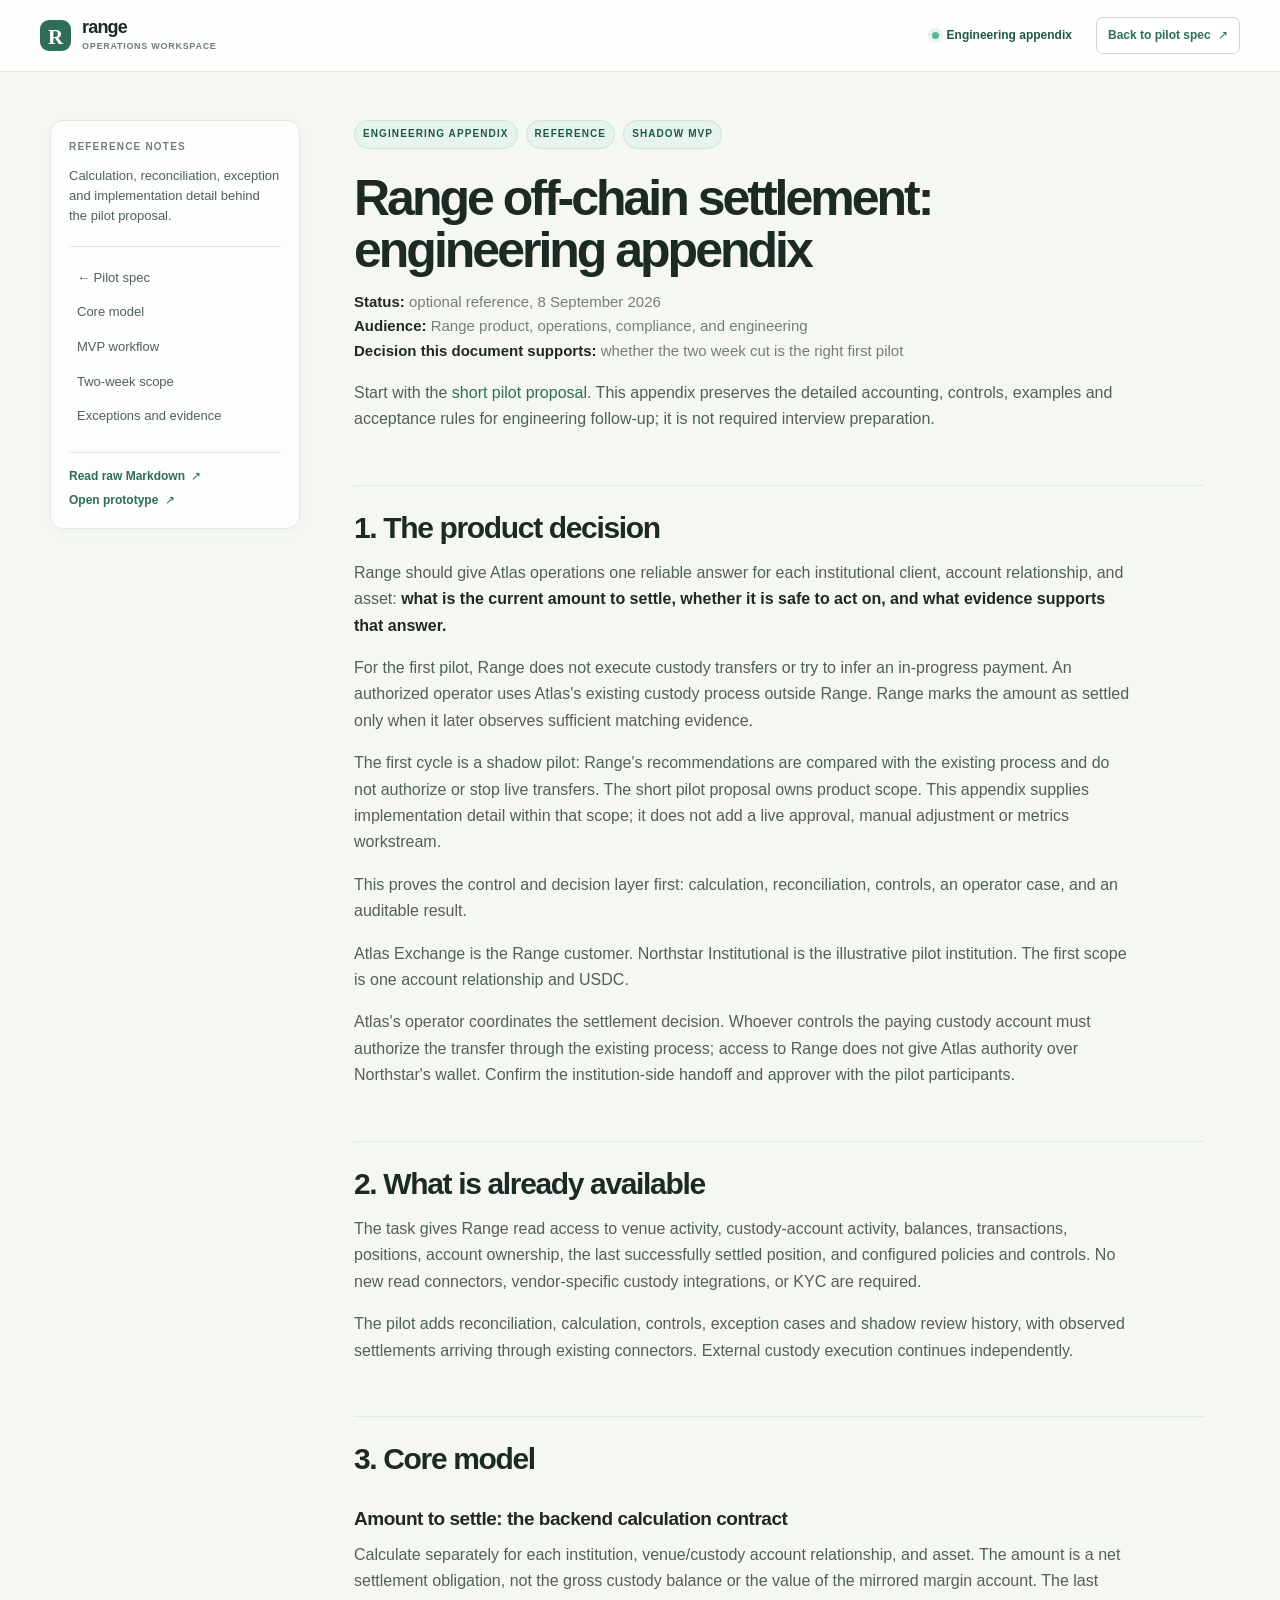
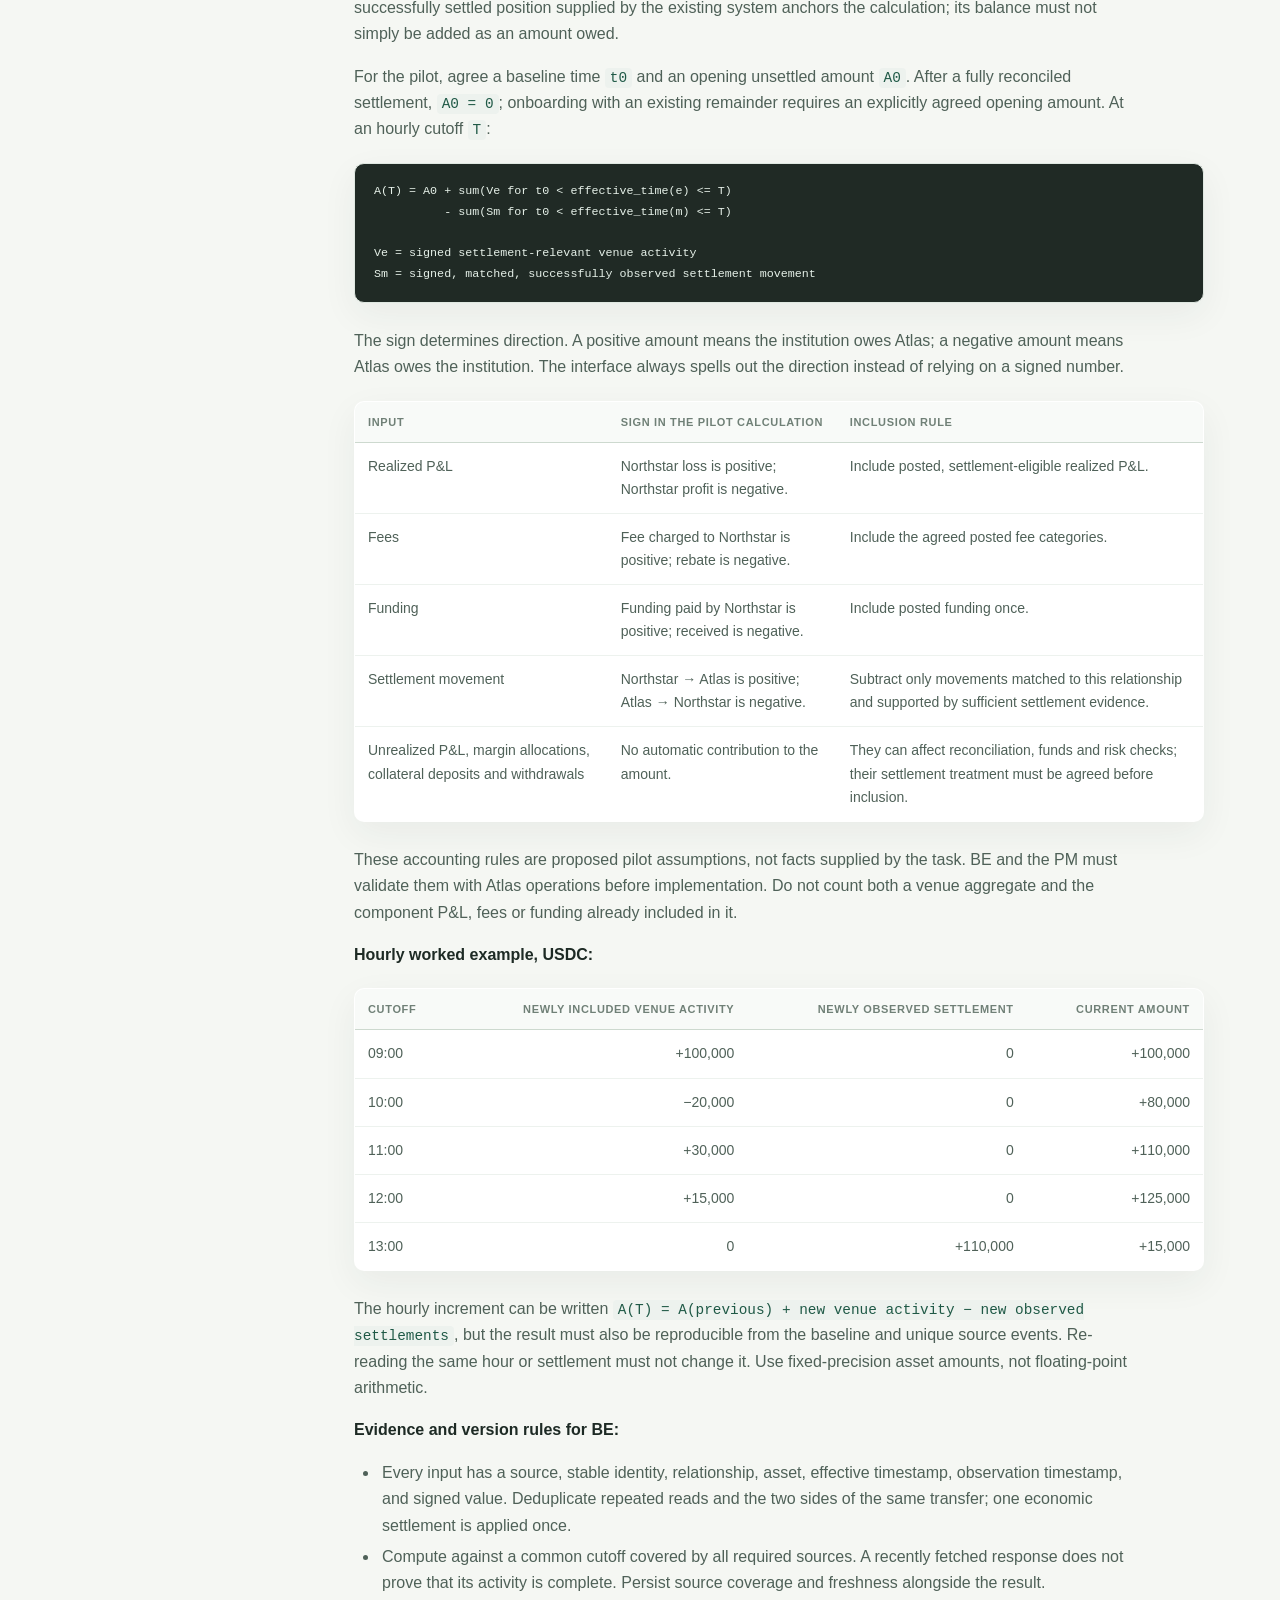
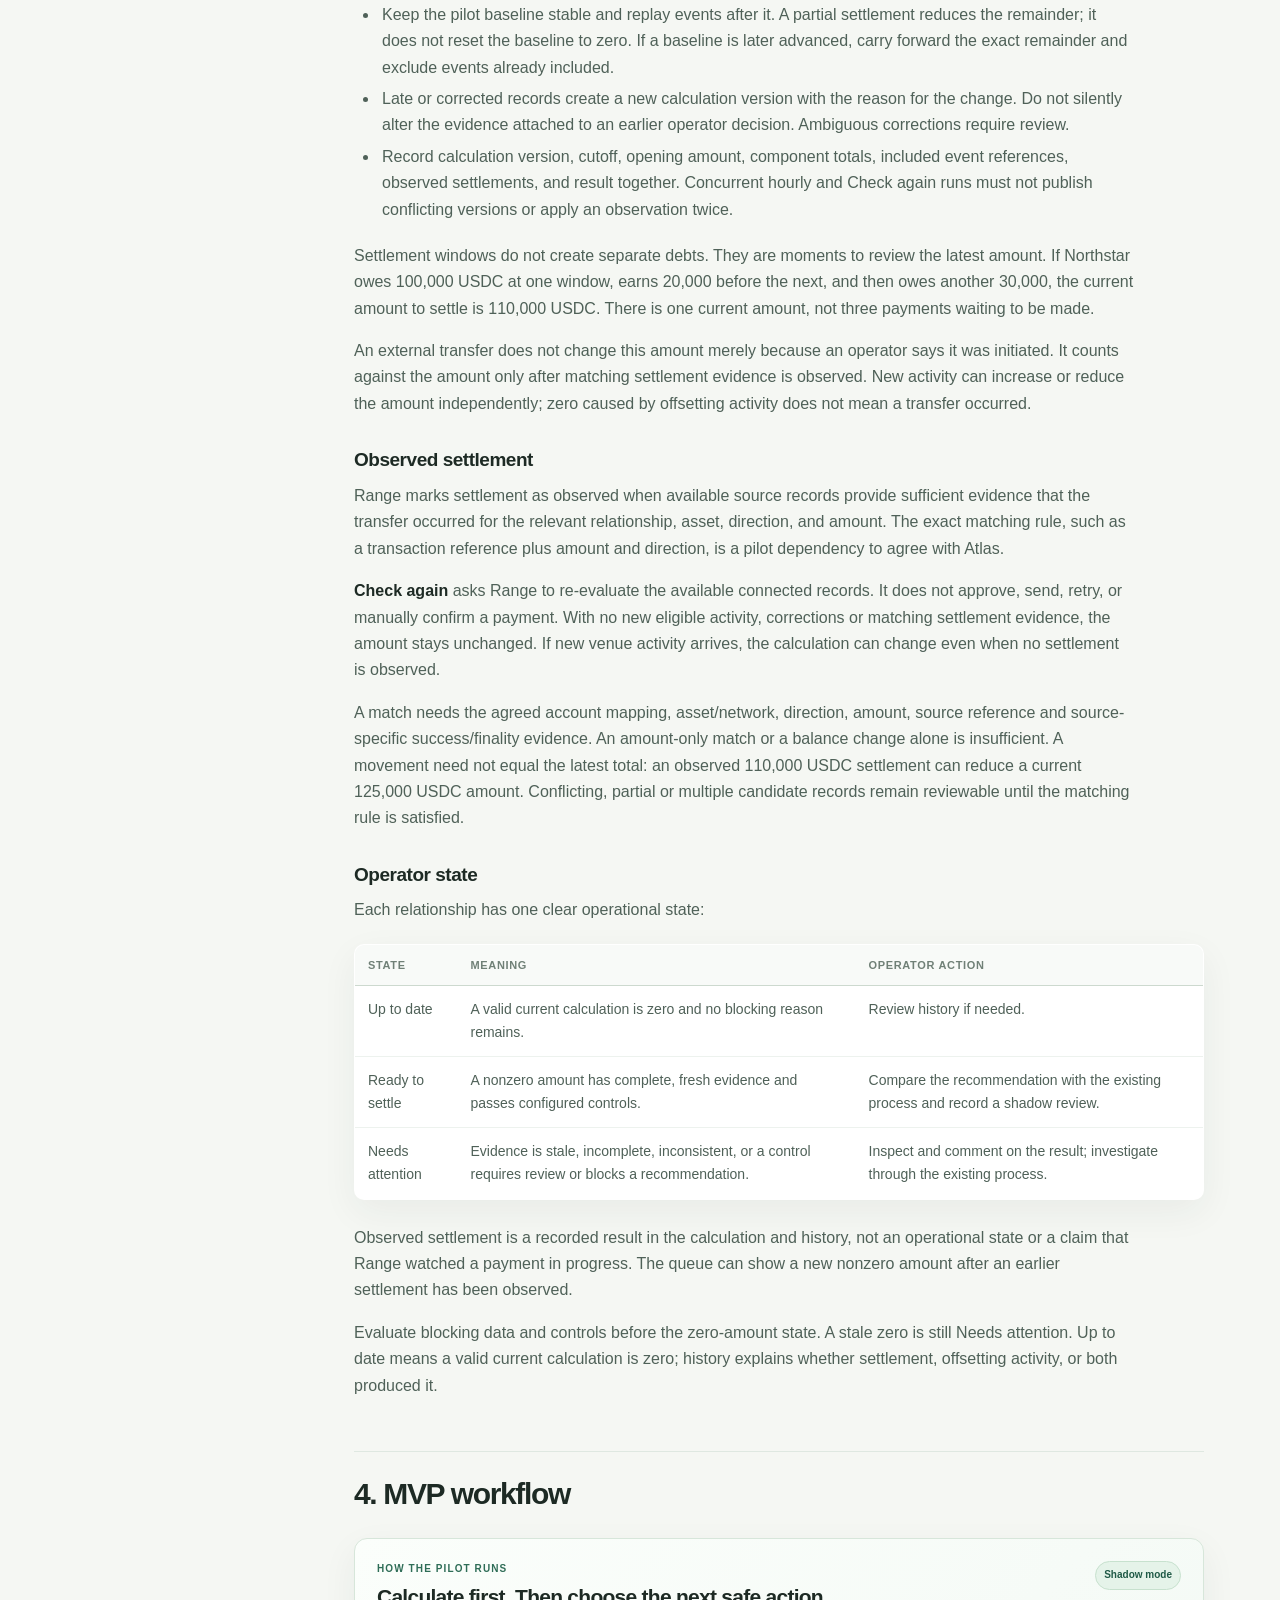
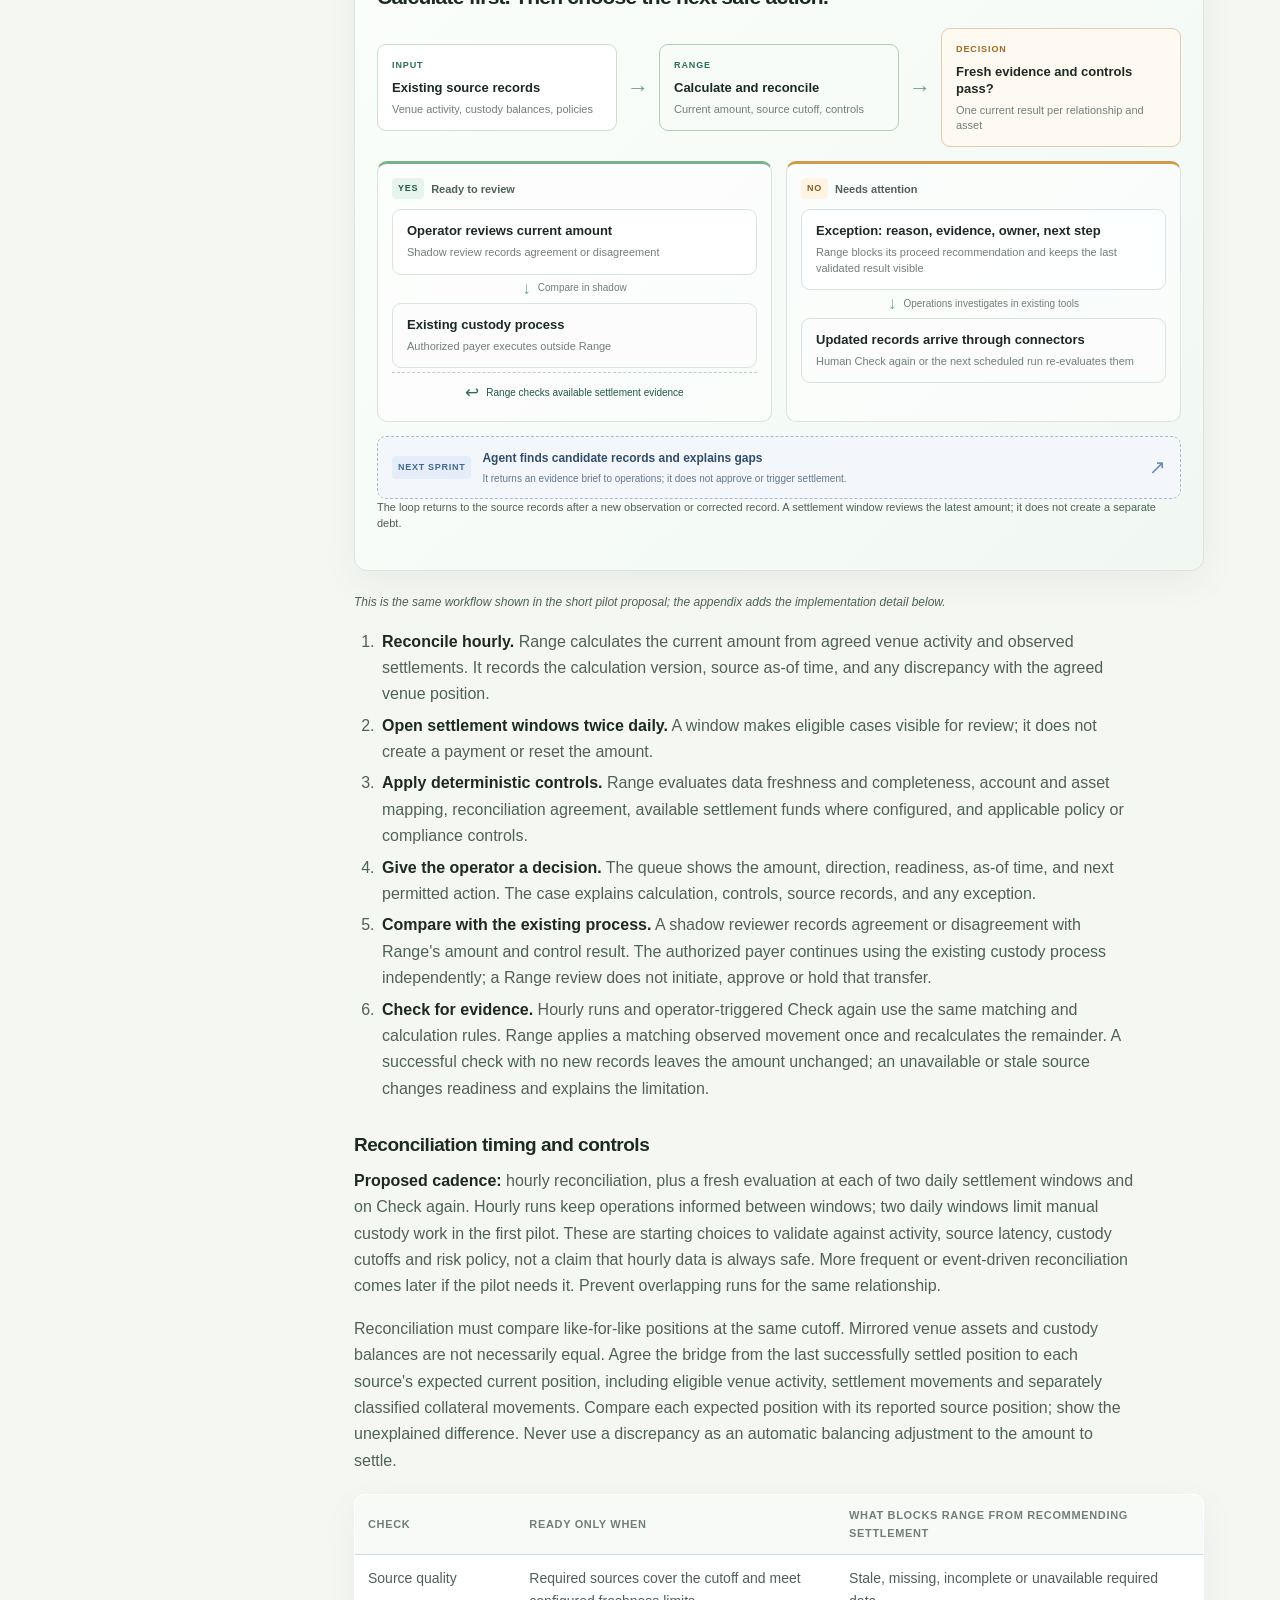
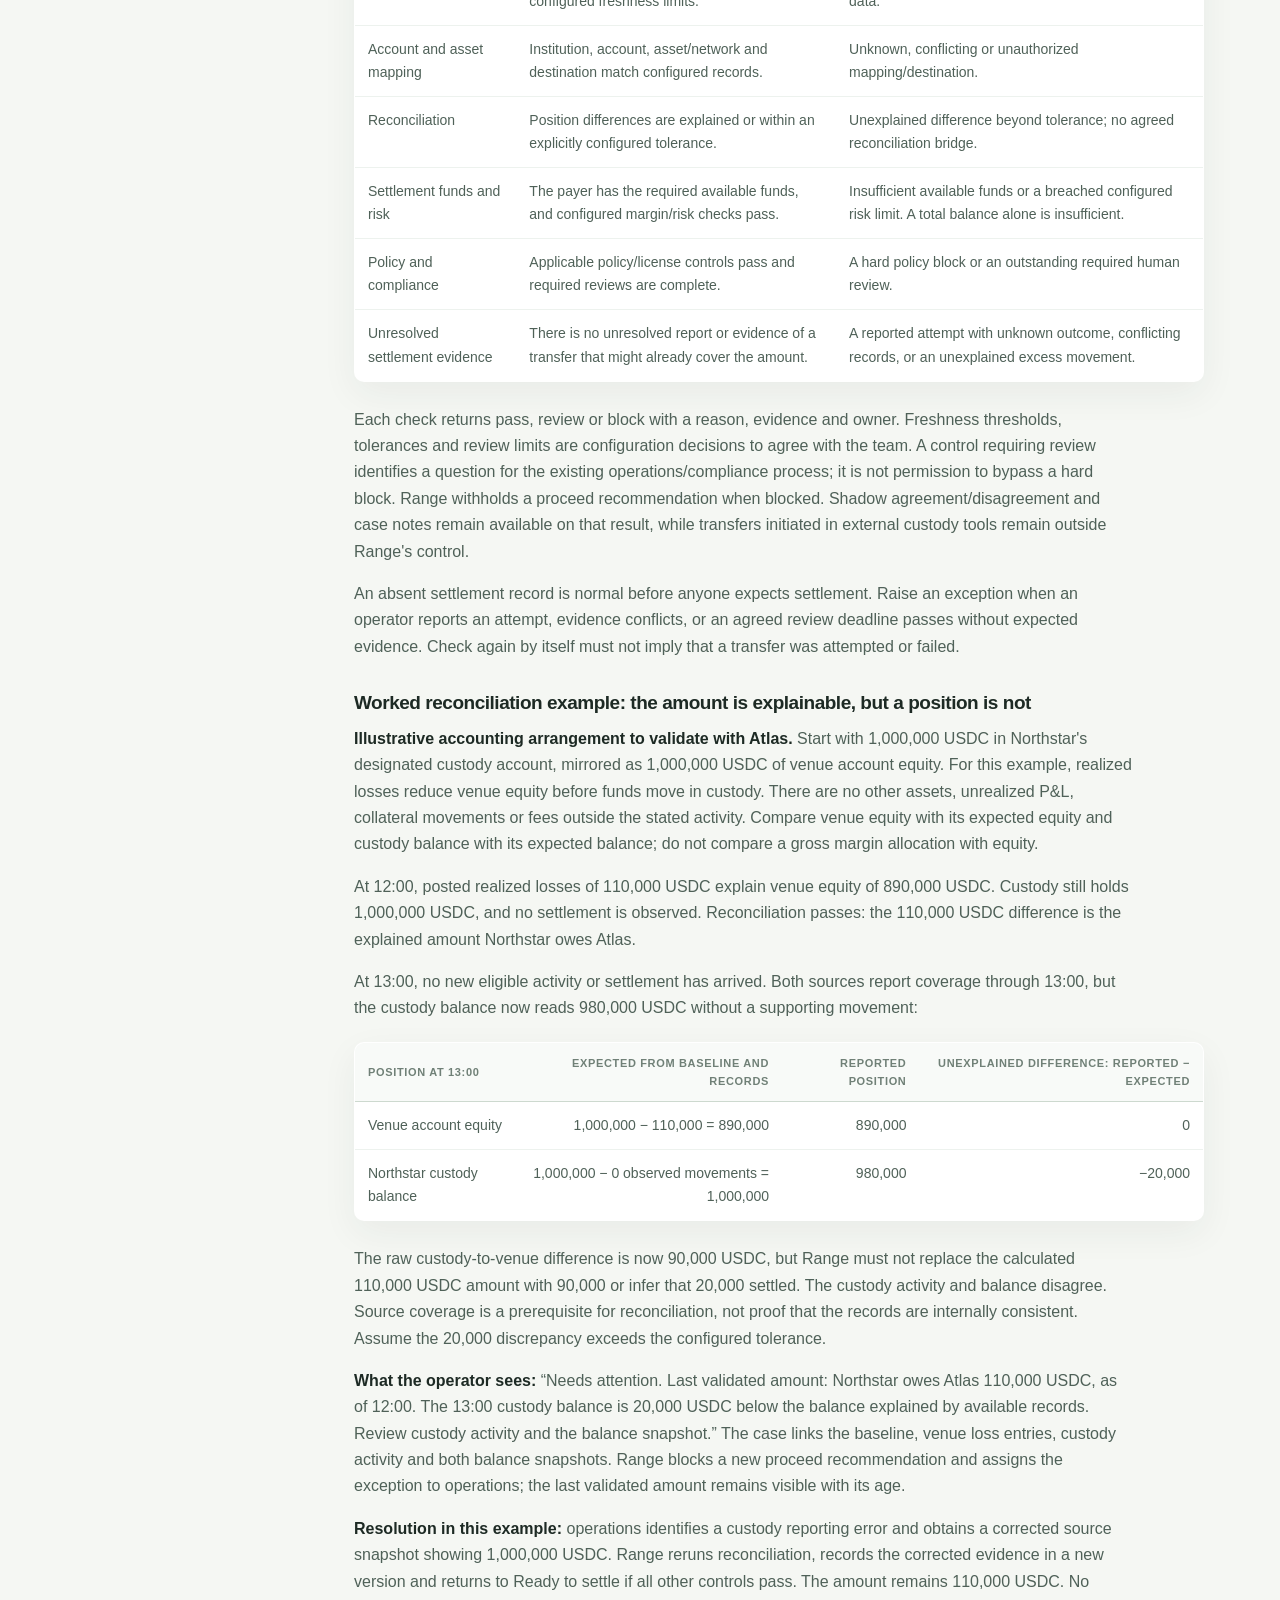
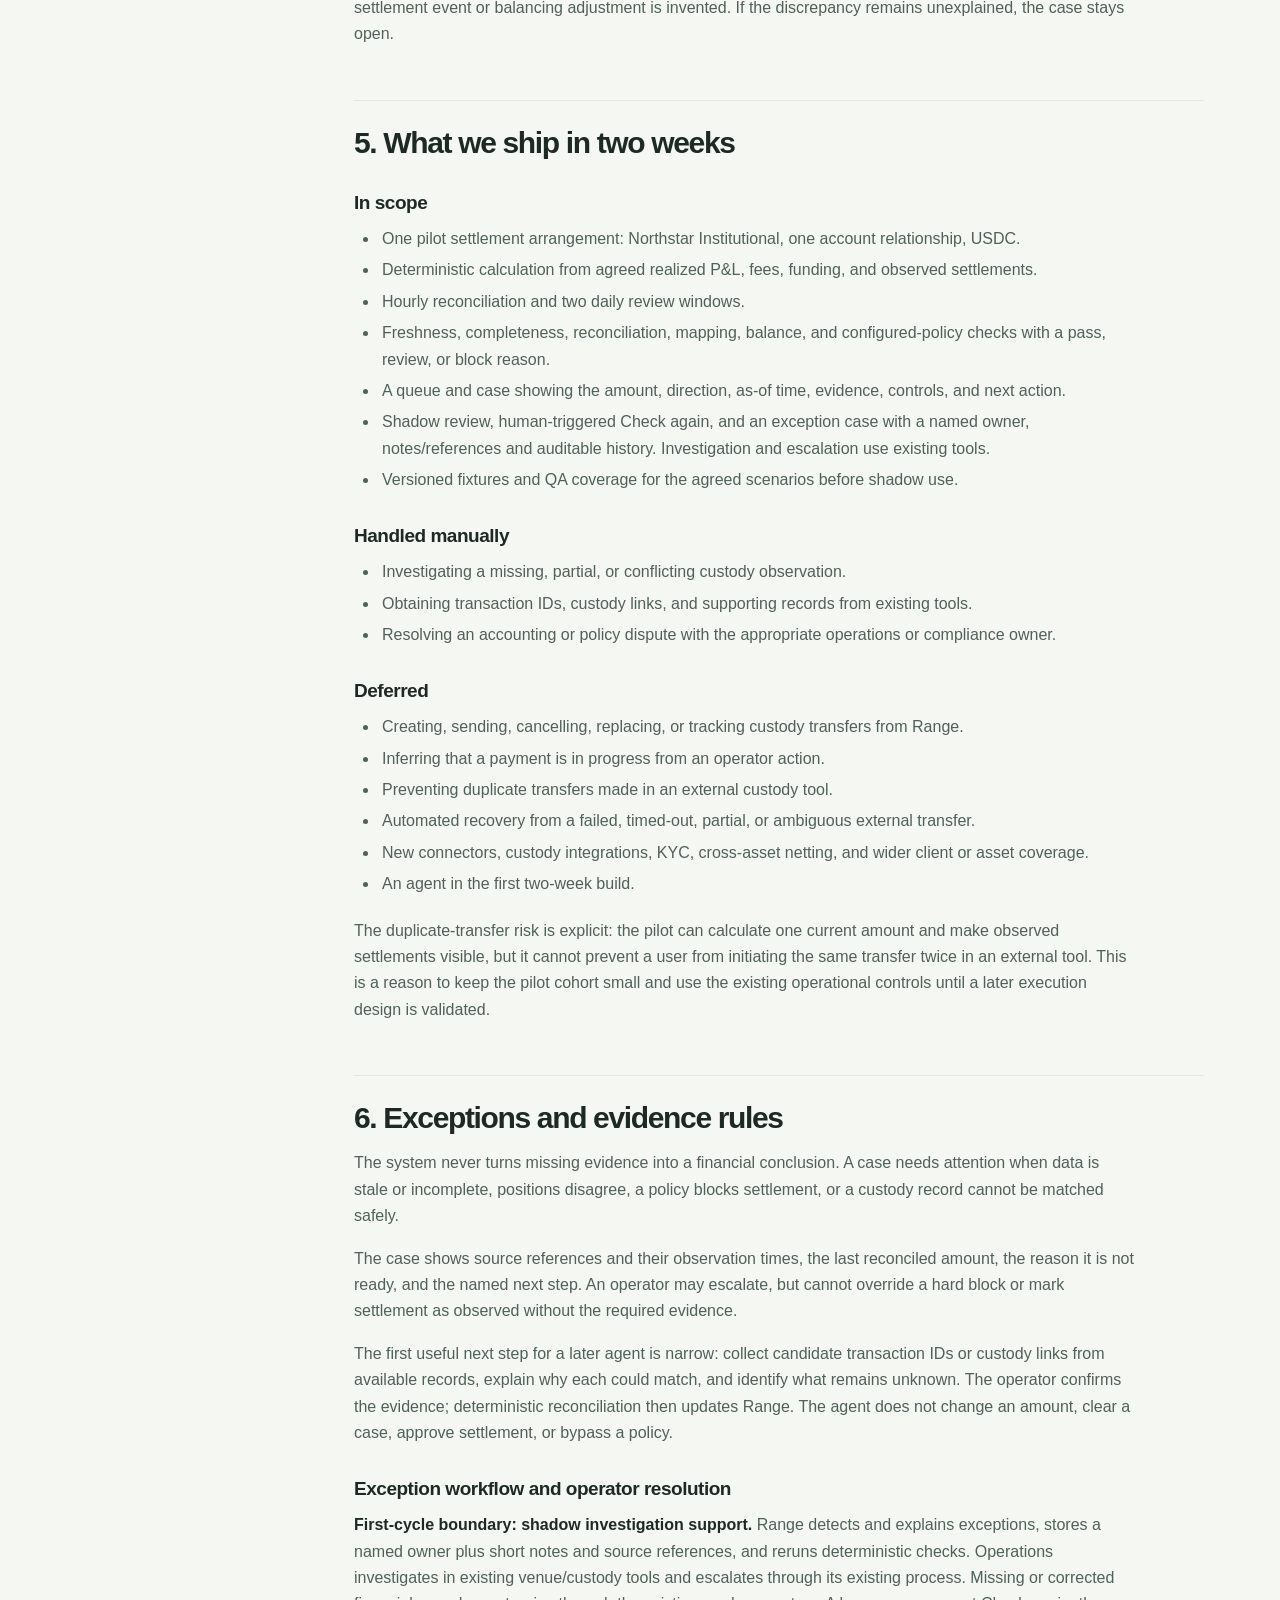
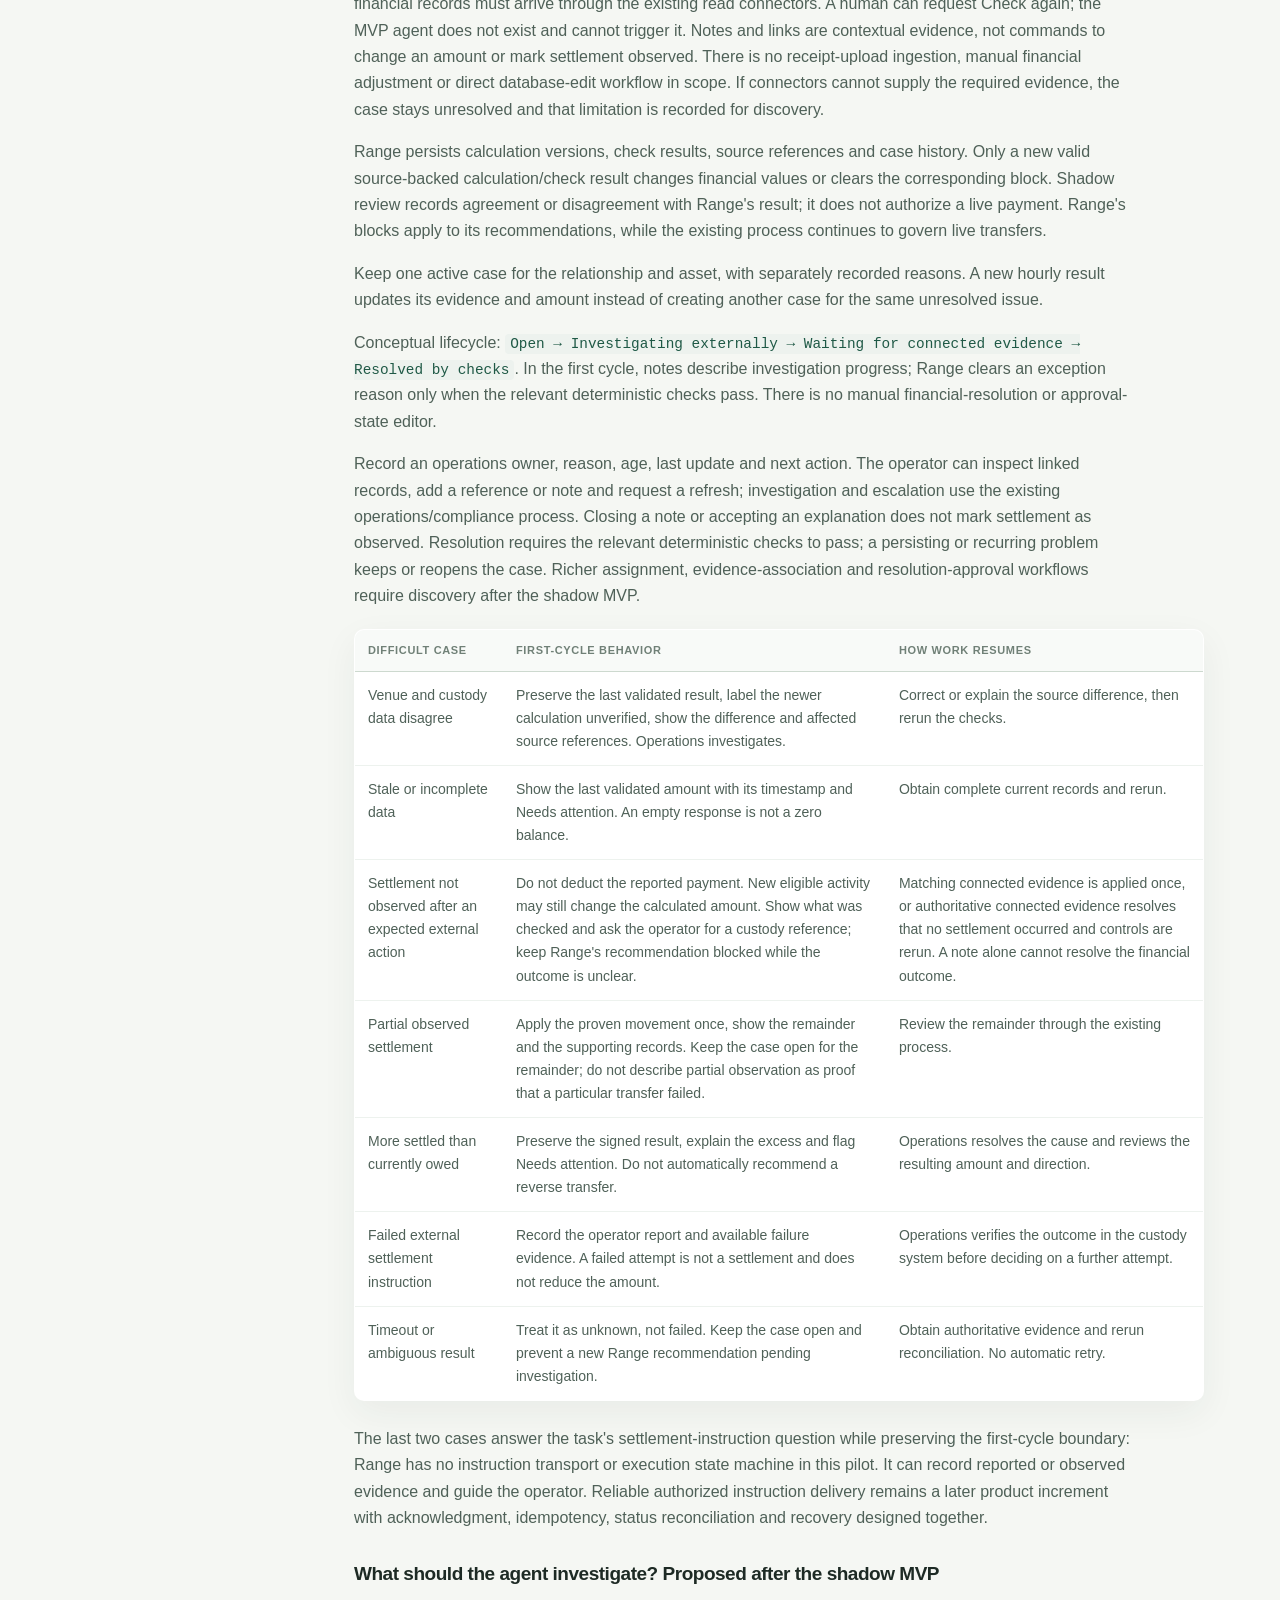
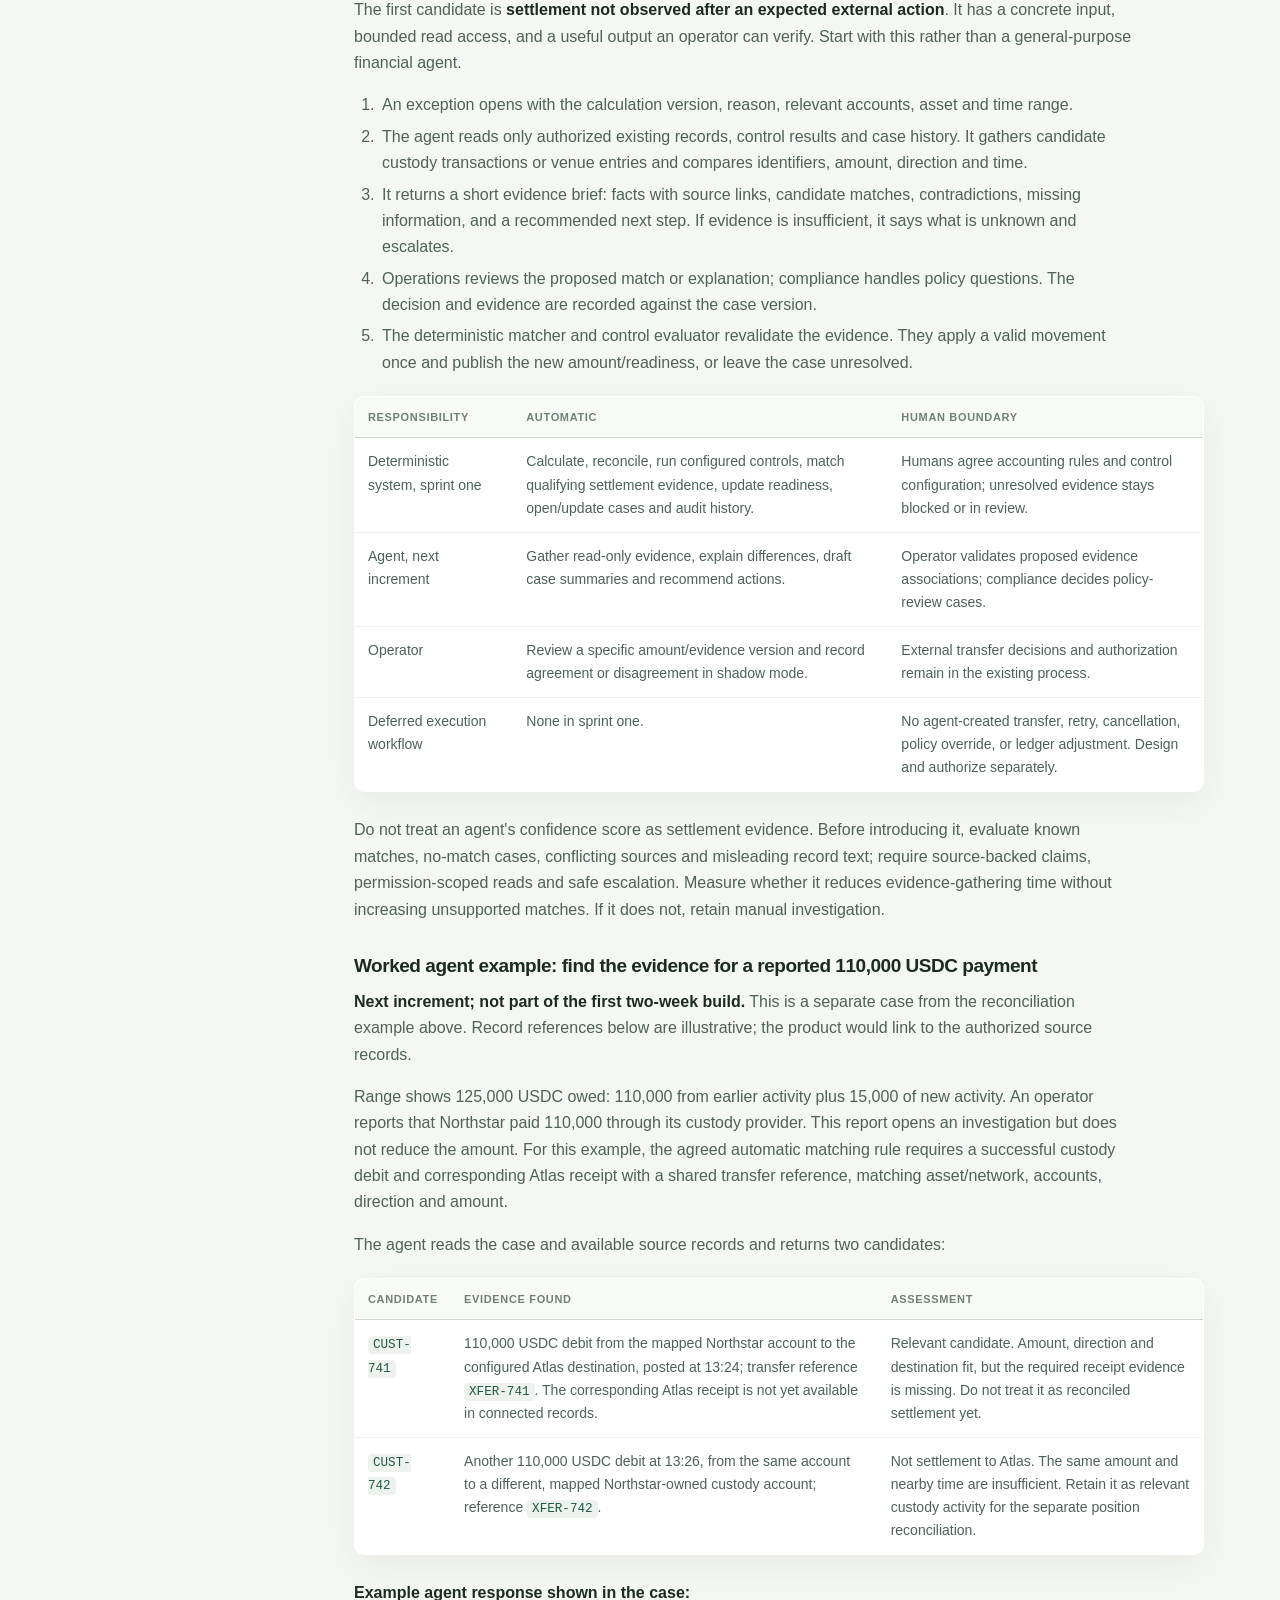
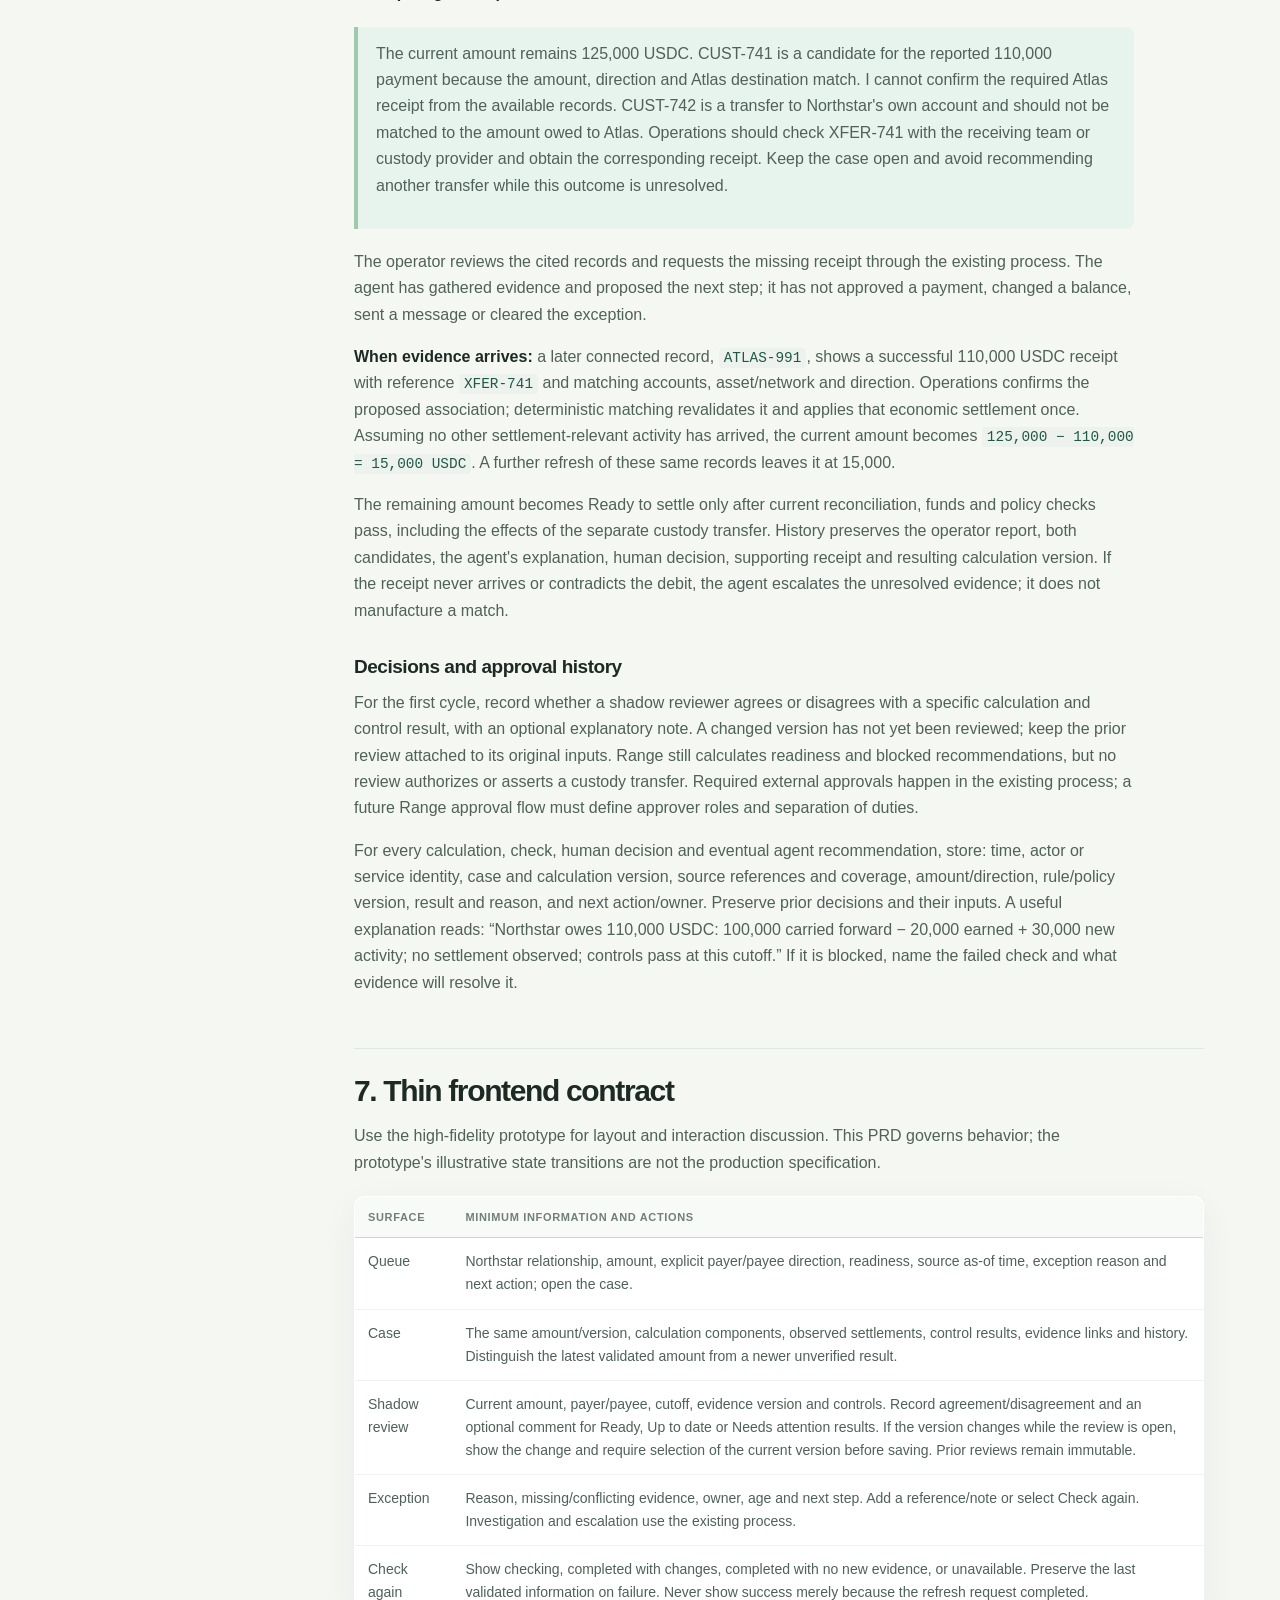
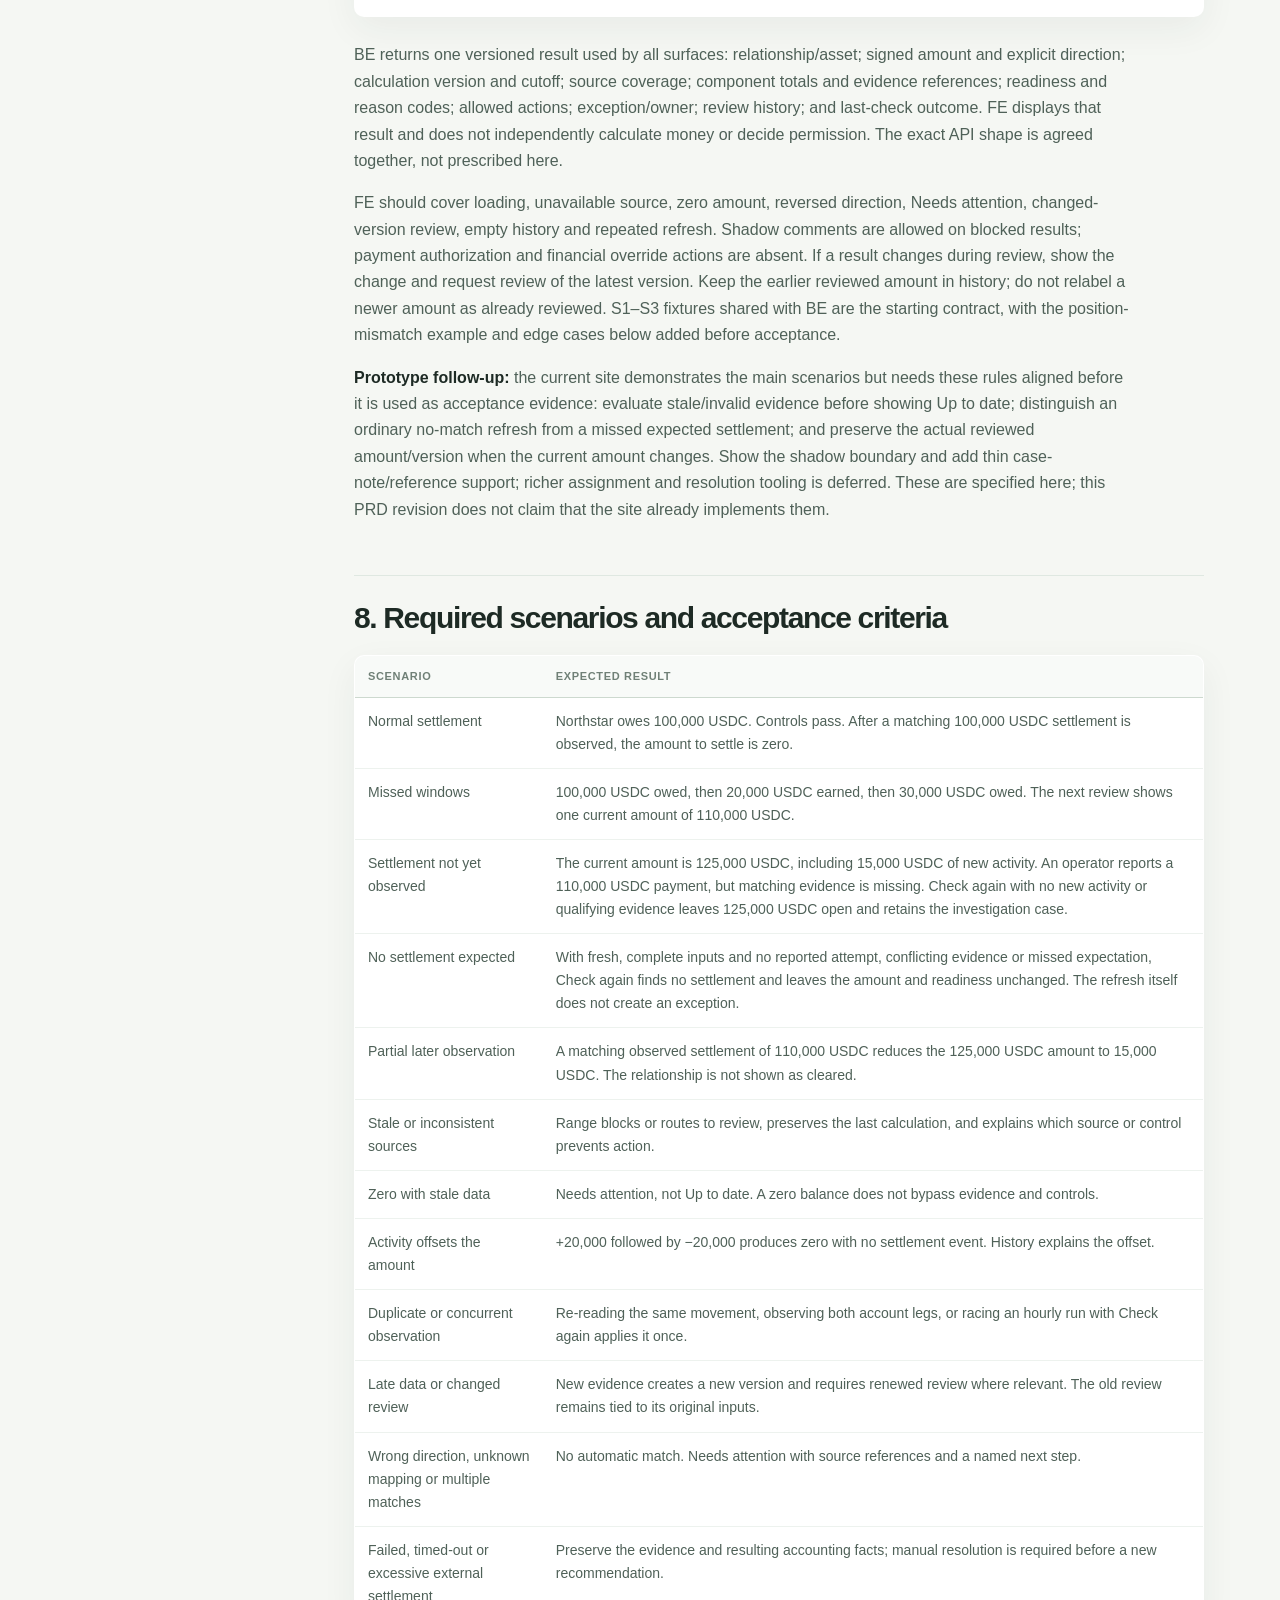
==== engineering-appendix.html @ bd10357d "Embed pilot specs and workflow visuals" ====
<!doctype html><html lang="en"><head><meta charset="utf-8" /><meta name="viewport" content="width=device-width, initial-scale=1" /><meta name="theme-color" content="#f5f7f3" /><title>Range — Engineering appendix</title><link rel="stylesheet" href="spec.css" /></head><body><header class="spec-topbar"><a class="brand" href="index.html" aria-label="Back to Range prototype"><span class="brand-mark" aria-hidden="true">R</span><span><strong>range</strong><small>operations workspace</small></span></a><div class="spec-topbar-actions"><span class="doc-label"><span class="status-dot"></span>Engineering appendix</span><a class="back-link" href="spec.html">Back to pilot spec <span aria-hidden="true">↗</span></a></div></header><div class="spec-shell"><aside class="spec-sidebar" aria-label="Appendix navigation"><div class="sidebar-kicker">REFERENCE NOTES</div><p class="sidebar-intro">Calculation, reconciliation, exception and implementation detail behind the pilot proposal.</p><nav class="spec-toc"><a href="spec.html">← Pilot spec</a><a href="#3-core-model">Core model</a><a href="#4-mvp-workflow">MVP workflow</a><a href="#5-what-we-ship-in-two-weeks">Two-week scope</a><a href="#6-exceptions-and-evidence-rules">Exceptions and evidence</a></nav><div class="sidebar-links"><a href="engineering-appendix.md">Read raw Markdown <span>↗</span></a><a href="index.html">Open prototype <span>↗</span></a></div></aside><main class="spec-document"><div class="document-meta"><span>ENGINEERING APPENDIX</span><span>REFERENCE</span><span>SHADOW MVP</span></div><h1 id="range-off-chain-settlement-engineering-appendix">Range off-chain
settlement: engineering appendix</h1>
<p><strong>Status:</strong> optional reference, 8 September 2026<br />
<strong>Audience:</strong> Range product, operations, compliance, and
engineering<br />
<strong>Decision this document supports:</strong> whether the two week
cut is the right first pilot</p>
<p>Start with the <a href="spec.md">short pilot proposal</a>. This
appendix preserves the detailed accounting, controls, examples and
acceptance rules for engineering follow-up; it is not required interview
preparation.</p>
<h2 id="1-the-product-decision">1. The product decision</h2>
<p>Range should give Atlas operations one reliable answer for each
institutional client, account relationship, and asset: <strong>what is
the current amount to settle, whether it is safe to act on, and what
evidence supports that answer.</strong></p>
<p>For the first pilot, Range does not execute custody transfers or try
to infer an in-progress payment. An authorized operator uses Atlas's
existing custody process outside Range. Range marks the amount as
settled only when it later observes sufficient matching evidence.</p>
<p>The first cycle is a shadow pilot: Range's recommendations are
compared with the existing process and do not authorize or stop live
transfers. The short pilot proposal owns product scope. This appendix
supplies implementation detail within that scope; it does not add a live
approval, manual adjustment or metrics workstream.</p>
<p>This proves the control and decision layer first: calculation,
reconciliation, controls, an operator case, and an auditable result.</p>
<p>Atlas Exchange is the Range customer. Northstar Institutional is the
illustrative pilot institution. The first scope is one account
relationship and USDC.</p>
<p>Atlas's operator coordinates the settlement decision. Whoever
controls the paying custody account must authorize the transfer through
the existing process; access to Range does not give Atlas authority over
Northstar's wallet. Confirm the institution-side handoff and approver
with the pilot participants.</p>
<h2 id="2-what-is-already-available">2. What is already available</h2>
<p>The task gives Range read access to venue activity, custody-account
activity, balances, transactions, positions, account ownership, the last
successfully settled position, and configured policies and controls. No
new read connectors, vendor-specific custody integrations, or KYC are
required.</p>
<p>The pilot adds reconciliation, calculation, controls, exception cases
and shadow review history, with observed settlements arriving through
existing connectors. External custody execution continues
independently.</p>
<h2 id="3-core-model">3. Core model</h2>
<h3 id="amount-to-settle-the-backend-calculation-contract">Amount to
settle: the backend calculation contract</h3>
<p>Calculate separately for each institution, venue/custody account
relationship, and asset. The amount is a net settlement obligation, not
the gross custody balance or the value of the mirrored margin account.
The last successfully settled position supplied by the existing system
anchors the calculation; its balance must not simply be added as an
amount owed.</p>
<p>For the pilot, agree a baseline time <code>t0</code> and an opening
unsettled amount <code>A0</code>. After a fully reconciled settlement,
<code>A0 = 0</code>; onboarding with an existing remainder requires an
explicitly agreed opening amount. At an hourly cutoff
<code>T</code>:</p>
<pre><code>A(T) = A0 + sum(Ve for t0 &lt; effective_time(e) &lt;= T)
          - sum(Sm for t0 &lt; effective_time(m) &lt;= T)

Ve = signed settlement-relevant venue activity
Sm = signed, matched, successfully observed settlement movement</code></pre>
<p>The sign determines direction. A positive amount means the
institution owes Atlas; a negative amount means Atlas owes the
institution. The interface always spells out the direction instead of
relying on a signed number.</p>
<table>
<thead>
<tr>
<th>Input</th>
<th>Sign in the pilot calculation</th>
<th>Inclusion rule</th>
</tr>
</thead>
<tbody>
<tr>
<td>Realized P&amp;L</td>
<td>Northstar loss is positive; Northstar profit is negative.</td>
<td>Include posted, settlement-eligible realized P&amp;L.</td>
</tr>
<tr>
<td>Fees</td>
<td>Fee charged to Northstar is positive; rebate is negative.</td>
<td>Include the agreed posted fee categories.</td>
</tr>
<tr>
<td>Funding</td>
<td>Funding paid by Northstar is positive; received is negative.</td>
<td>Include posted funding once.</td>
</tr>
<tr>
<td>Settlement movement</td>
<td>Northstar → Atlas is positive; Atlas → Northstar is negative.</td>
<td>Subtract only movements matched to this relationship and supported
by sufficient settlement evidence.</td>
</tr>
<tr>
<td>Unrealized P&amp;L, margin allocations, collateral deposits and
withdrawals</td>
<td>No automatic contribution to the amount.</td>
<td>They can affect reconciliation, funds and risk checks; their
settlement treatment must be agreed before inclusion.</td>
</tr>
</tbody>
</table>
<p>These accounting rules are proposed pilot assumptions, not facts
supplied by the task. BE and the PM must validate them with Atlas
operations before implementation. Do not count both a venue aggregate
and the component P&amp;L, fees or funding already included in it.</p>
<p><strong>Hourly worked example, USDC:</strong></p>
<table>
<thead>
<tr>
<th>Cutoff</th>
<th style="text-align: right;">Newly included venue activity</th>
<th style="text-align: right;">Newly observed settlement</th>
<th style="text-align: right;">Current amount</th>
</tr>
</thead>
<tbody>
<tr>
<td>09:00</td>
<td style="text-align: right;">+100,000</td>
<td style="text-align: right;">0</td>
<td style="text-align: right;">+100,000</td>
</tr>
<tr>
<td>10:00</td>
<td style="text-align: right;">−20,000</td>
<td style="text-align: right;">0</td>
<td style="text-align: right;">+80,000</td>
</tr>
<tr>
<td>11:00</td>
<td style="text-align: right;">+30,000</td>
<td style="text-align: right;">0</td>
<td style="text-align: right;">+110,000</td>
</tr>
<tr>
<td>12:00</td>
<td style="text-align: right;">+15,000</td>
<td style="text-align: right;">0</td>
<td style="text-align: right;">+125,000</td>
</tr>
<tr>
<td>13:00</td>
<td style="text-align: right;">0</td>
<td style="text-align: right;">+110,000</td>
<td style="text-align: right;">+15,000</td>
</tr>
</tbody>
</table>
<p>The hourly increment can be written
<code>A(T) = A(previous) + new venue activity − new observed settlements</code>,
but the result must also be reproducible from the baseline and unique
source events. Re-reading the same hour or settlement must not change
it. Use fixed-precision asset amounts, not floating-point
arithmetic.</p>
<p><strong>Evidence and version rules for BE:</strong></p>
<ul>
<li>Every input has a source, stable identity, relationship, asset,
effective timestamp, observation timestamp, and signed value.
Deduplicate repeated reads and the two sides of the same transfer; one
economic settlement is applied once.</li>
<li>Compute against a common cutoff covered by all required sources. A
recently fetched response does not prove that its activity is complete.
Persist source coverage and freshness alongside the result.</li>
<li>Keep the pilot baseline stable and replay events after it. A partial
settlement reduces the remainder; it does not reset the baseline to
zero. If a baseline is later advanced, carry forward the exact remainder
and exclude events already included.</li>
<li>Late or corrected records create a new calculation version with the
reason for the change. Do not silently alter the evidence attached to an
earlier operator decision. Ambiguous corrections require review.</li>
<li>Record calculation version, cutoff, opening amount, component
totals, included event references, observed settlements, and result
together. Concurrent hourly and Check again runs must not publish
conflicting versions or apply an observation twice.</li>
</ul>
<p>Settlement windows do not create separate debts. They are moments to
review the latest amount. If Northstar owes 100,000 USDC at one window,
earns 20,000 before the next, and then owes another 30,000, the current
amount to settle is 110,000 USDC. There is one current amount, not three
payments waiting to be made.</p>
<p>An external transfer does not change this amount merely because an
operator says it was initiated. It counts against the amount only after
matching settlement evidence is observed. New activity can increase or
reduce the amount independently; zero caused by offsetting activity does
not mean a transfer occurred.</p>
<h3 id="observed-settlement">Observed settlement</h3>
<p>Range marks settlement as observed when available source records
provide sufficient evidence that the transfer occurred for the relevant
relationship, asset, direction, and amount. The exact matching rule,
such as a transaction reference plus amount and direction, is a pilot
dependency to agree with Atlas.</p>
<p><strong>Check again</strong> asks Range to re-evaluate the available
connected records. It does not approve, send, retry, or manually confirm
a payment. With no new eligible activity, corrections or matching
settlement evidence, the amount stays unchanged. If new venue activity
arrives, the calculation can change even when no settlement is
observed.</p>
<p>A match needs the agreed account mapping, asset/network, direction,
amount, source reference and source-specific success/finality evidence.
An amount-only match or a balance change alone is insufficient. A
movement need not equal the latest total: an observed 110,000 USDC
settlement can reduce a current 125,000 USDC amount. Conflicting,
partial or multiple candidate records remain reviewable until the
matching rule is satisfied.</p>
<h3 id="operator-state">Operator state</h3>
<p>Each relationship has one clear operational state:</p>
<table>
<thead>
<tr>
<th>State</th>
<th>Meaning</th>
<th>Operator action</th>
</tr>
</thead>
<tbody>
<tr>
<td>Up to date</td>
<td>A valid current calculation is zero and no blocking reason
remains.</td>
<td>Review history if needed.</td>
</tr>
<tr>
<td>Ready to settle</td>
<td>A nonzero amount has complete, fresh evidence and passes configured
controls.</td>
<td>Compare the recommendation with the existing process and record a
shadow review.</td>
</tr>
<tr>
<td>Needs attention</td>
<td>Evidence is stale, incomplete, inconsistent, or a control requires
review or blocks a recommendation.</td>
<td>Inspect and comment on the result; investigate through the existing
process.</td>
</tr>
</tbody>
</table>
<p>Observed settlement is a recorded result in the calculation and
history, not an operational state or a claim that Range watched a
payment in progress. The queue can show a new nonzero amount after an
earlier settlement has been observed.</p>
<p>Evaluate blocking data and controls before the zero-amount state. A
stale zero is still Needs attention. Up to date means a valid current
calculation is zero; history explains whether settlement, offsetting
activity, or both produced it.</p>
<h2 id="4-mvp-workflow">4. MVP workflow</h2><section class="workflow-visual" aria-labelledby="workflow-visual-title">
  <div class="workflow-visual-heading"><div><span class="workflow-kicker">HOW THE PILOT RUNS</span><h3 id="workflow-visual-title">Calculate first. Then choose the next safe action.</h3></div><span class="workflow-badge">Shadow mode</span></div>
  <div class="workflow-path workflow-path-top" aria-label="Core calculation path">
    <div class="workflow-node workflow-node-source"><span class="workflow-node-label">INPUT</span><strong>Existing source records</strong><small>Venue activity, custody balances, policies</small></div>
    <span class="workflow-arrow" aria-hidden="true">→</span>
    <div class="workflow-node workflow-node-calc"><span class="workflow-node-label">RANGE</span><strong>Calculate and reconcile</strong><small>Current amount, source cutoff, controls</small></div>
    <span class="workflow-arrow" aria-hidden="true">→</span>
    <div class="workflow-node workflow-node-decision"><span class="workflow-node-label">DECISION</span><strong>Fresh evidence and controls pass?</strong><small>One current result per relationship and asset</small></div>
  </div>
  <div class="workflow-branches">
    <div class="workflow-branch workflow-branch-yes">
      <div class="workflow-branch-label"><span>YES</span> Ready to review</div>
      <div class="workflow-node"><strong>Operator reviews current amount</strong><small>Shadow review records agreement or disagreement</small></div>
      <div class="workflow-connector"><span aria-hidden="true">↓</span><span>Compare in shadow</span></div>
      <div class="workflow-node workflow-node-external"><strong>Existing custody process</strong><small>Authorized payer executes outside Range</small></div>
      <div class="workflow-connector workflow-connector-return"><span aria-hidden="true">↩</span><span>Range checks available settlement evidence</span></div>
    </div>
    <div class="workflow-branch workflow-branch-no">
      <div class="workflow-branch-label"><span>NO</span> Needs attention</div>
      <div class="workflow-node"><strong>Exception: reason, evidence, owner, next step</strong><small>Range blocks its proceed recommendation and keeps the last validated result visible</small></div>
      <div class="workflow-connector"><span aria-hidden="true">↓</span><span>Operations investigates in existing tools</span></div>
      <div class="workflow-node workflow-node-external"><strong>Updated records arrive through connectors</strong><small>Human Check again or the next scheduled run re-evaluates them</small></div>
    </div>
  </div>
  <div class="workflow-agent"><span class="workflow-agent-tag">NEXT SPRINT</span><div><strong>Agent finds candidate records and explains gaps</strong><small>It returns an evidence brief to operations; it does not approve or trigger settlement.</small></div><span class="workflow-agent-arrow" aria-hidden="true">↗</span></div>
  <p class="workflow-caption">The loop returns to the source records after a new observation or corrected record. A settlement window reviews the latest amount; it does not create a separate debt.</p>
</section><p class="workflow-reference-note">This is the same workflow shown in the short pilot proposal; the appendix adds the implementation detail below.</p>
<ol type="1">
<li><strong>Reconcile hourly.</strong> Range calculates the current
amount from agreed venue activity and observed settlements. It records
the calculation version, source as-of time, and any discrepancy with the
agreed venue position.</li>
<li><strong>Open settlement windows twice daily.</strong> A window makes
eligible cases visible for review; it does not create a payment or reset
the amount.</li>
<li><strong>Apply deterministic controls.</strong> Range evaluates data
freshness and completeness, account and asset mapping, reconciliation
agreement, available settlement funds where configured, and applicable
policy or compliance controls.</li>
<li><strong>Give the operator a decision.</strong> The queue shows the
amount, direction, readiness, as-of time, and next permitted action. The
case explains calculation, controls, source records, and any
exception.</li>
<li><strong>Compare with the existing process.</strong> A shadow
reviewer records agreement or disagreement with Range's amount and
control result. The authorized payer continues using the existing
custody process independently; a Range review does not initiate, approve
or hold that transfer.</li>
<li><strong>Check for evidence.</strong> Hourly runs and
operator-triggered Check again use the same matching and calculation
rules. Range applies a matching observed movement once and recalculates
the remainder. A successful check with no new records leaves the amount
unchanged; an unavailable or stale source changes readiness and explains
the limitation.</li>
</ol>
<h3 id="reconciliation-timing-and-controls">Reconciliation timing and
controls</h3>
<p><strong>Proposed cadence:</strong> hourly reconciliation, plus a
fresh evaluation at each of two daily settlement windows and on Check
again. Hourly runs keep operations informed between windows; two daily
windows limit manual custody work in the first pilot. These are starting
choices to validate against activity, source latency, custody cutoffs
and risk policy, not a claim that hourly data is always safe. More
frequent or event-driven reconciliation comes later if the pilot needs
it. Prevent overlapping runs for the same relationship.</p>
<p>Reconciliation must compare like-for-like positions at the same
cutoff. Mirrored venue assets and custody balances are not necessarily
equal. Agree the bridge from the last successfully settled position to
each source's expected current position, including eligible venue
activity, settlement movements and separately classified collateral
movements. Compare each expected position with its reported source
position; show the unexplained difference. Never use a discrepancy as an
automatic balancing adjustment to the amount to settle.</p>
<table>
<thead>
<tr>
<th>Check</th>
<th>Ready only when</th>
<th>What blocks Range from recommending settlement</th>
</tr>
</thead>
<tbody>
<tr>
<td>Source quality</td>
<td>Required sources cover the cutoff and meet configured freshness
limits.</td>
<td>Stale, missing, incomplete or unavailable required data.</td>
</tr>
<tr>
<td>Account and asset mapping</td>
<td>Institution, account, asset/network and destination match configured
records.</td>
<td>Unknown, conflicting or unauthorized mapping/destination.</td>
</tr>
<tr>
<td>Reconciliation</td>
<td>Position differences are explained or within an explicitly
configured tolerance.</td>
<td>Unexplained difference beyond tolerance; no agreed reconciliation
bridge.</td>
</tr>
<tr>
<td>Settlement funds and risk</td>
<td>The payer has the required available funds, and configured
margin/risk checks pass.</td>
<td>Insufficient available funds or a breached configured risk limit. A
total balance alone is insufficient.</td>
</tr>
<tr>
<td>Policy and compliance</td>
<td>Applicable policy/license controls pass and required reviews are
complete.</td>
<td>A hard policy block or an outstanding required human review.</td>
</tr>
<tr>
<td>Unresolved settlement evidence</td>
<td>There is no unresolved report or evidence of a transfer that might
already cover the amount.</td>
<td>A reported attempt with unknown outcome, conflicting records, or an
unexplained excess movement.</td>
</tr>
</tbody>
</table>
<p>Each check returns pass, review or block with a reason, evidence and
owner. Freshness thresholds, tolerances and review limits are
configuration decisions to agree with the team. A control requiring
review identifies a question for the existing operations/compliance
process; it is not permission to bypass a hard block. Range withholds a
proceed recommendation when blocked. Shadow agreement/disagreement and
case notes remain available on that result, while transfers initiated in
external custody tools remain outside Range's control.</p>
<p>An absent settlement record is normal before anyone expects
settlement. Raise an exception when an operator reports an attempt,
evidence conflicts, or an agreed review deadline passes without expected
evidence. Check again by itself must not imply that a transfer was
attempted or failed.</p>
<h3
id="worked-reconciliation-example-the-amount-is-explainable-but-a-position-is-not">Worked
reconciliation example: the amount is explainable, but a position is
not</h3>
<p><strong>Illustrative accounting arrangement to validate with
Atlas.</strong> Start with 1,000,000 USDC in Northstar's designated
custody account, mirrored as 1,000,000 USDC of venue account equity. For
this example, realized losses reduce venue equity before funds move in
custody. There are no other assets, unrealized P&amp;L, collateral
movements or fees outside the stated activity. Compare venue equity with
its expected equity and custody balance with its expected balance; do
not compare a gross margin allocation with equity.</p>
<p>At 12:00, posted realized losses of 110,000 USDC explain venue equity
of 890,000 USDC. Custody still holds 1,000,000 USDC, and no settlement
is observed. Reconciliation passes: the 110,000 USDC difference is the
explained amount Northstar owes Atlas.</p>
<p>At 13:00, no new eligible activity or settlement has arrived. Both
sources report coverage through 13:00, but the custody balance now reads
980,000 USDC without a supporting movement:</p>
<table>
<thead>
<tr>
<th>Position at 13:00</th>
<th style="text-align: right;">Expected from baseline and records</th>
<th style="text-align: right;">Reported position</th>
<th style="text-align: right;">Unexplained difference: reported −
expected</th>
</tr>
</thead>
<tbody>
<tr>
<td>Venue account equity</td>
<td style="text-align: right;">1,000,000 − 110,000 = 890,000</td>
<td style="text-align: right;">890,000</td>
<td style="text-align: right;">0</td>
</tr>
<tr>
<td>Northstar custody balance</td>
<td style="text-align: right;">1,000,000 − 0 observed movements =
1,000,000</td>
<td style="text-align: right;">980,000</td>
<td style="text-align: right;">−20,000</td>
</tr>
</tbody>
</table>
<p>The raw custody-to-venue difference is now 90,000 USDC, but Range
must not replace the calculated 110,000 USDC amount with 90,000 or infer
that 20,000 settled. The custody activity and balance disagree. Source
coverage is a prerequisite for reconciliation, not proof that the
records are internally consistent. Assume the 20,000 discrepancy exceeds
the configured tolerance.</p>
<p><strong>What the operator sees:</strong> “Needs attention. Last
validated amount: Northstar owes Atlas 110,000 USDC, as of 12:00. The
13:00 custody balance is 20,000 USDC below the balance explained by
available records. Review custody activity and the balance snapshot.”
The case links the baseline, venue loss entries, custody activity and
both balance snapshots. Range blocks a new proceed recommendation and
assigns the exception to operations; the last validated amount remains
visible with its age.</p>
<p><strong>Resolution in this example:</strong> operations identifies a
custody reporting error and obtains a corrected source snapshot showing
1,000,000 USDC. Range reruns reconciliation, records the corrected
evidence in a new version and returns to Ready to settle if all other
controls pass. The amount remains 110,000 USDC. No settlement event or
balancing adjustment is invented. If the discrepancy remains
unexplained, the case stays open.</p>
<h2 id="5-what-we-ship-in-two-weeks">5. What we ship in two weeks</h2>
<h3 id="in-scope">In scope</h3>
<ul>
<li>One pilot settlement arrangement: Northstar Institutional, one
account relationship, USDC.</li>
<li>Deterministic calculation from agreed realized P&amp;L, fees,
funding, and observed settlements.</li>
<li>Hourly reconciliation and two daily review windows.</li>
<li>Freshness, completeness, reconciliation, mapping, balance, and
configured-policy checks with a pass, review, or block reason.</li>
<li>A queue and case showing the amount, direction, as-of time,
evidence, controls, and next action.</li>
<li>Shadow review, human-triggered Check again, and an exception case
with a named owner, notes/references and auditable history.
Investigation and escalation use existing tools.</li>
<li>Versioned fixtures and QA coverage for the agreed scenarios before
shadow use.</li>
</ul>
<h3 id="handled-manually">Handled manually</h3>
<ul>
<li>Investigating a missing, partial, or conflicting custody
observation.</li>
<li>Obtaining transaction IDs, custody links, and supporting records
from existing tools.</li>
<li>Resolving an accounting or policy dispute with the appropriate
operations or compliance owner.</li>
</ul>
<h3 id="deferred">Deferred</h3>
<ul>
<li>Creating, sending, cancelling, replacing, or tracking custody
transfers from Range.</li>
<li>Inferring that a payment is in progress from an operator
action.</li>
<li>Preventing duplicate transfers made in an external custody
tool.</li>
<li>Automated recovery from a failed, timed-out, partial, or ambiguous
external transfer.</li>
<li>New connectors, custody integrations, KYC, cross-asset netting, and
wider client or asset coverage.</li>
<li>An agent in the first two-week build.</li>
</ul>
<p>The duplicate-transfer risk is explicit: the pilot can calculate one
current amount and make observed settlements visible, but it cannot
prevent a user from initiating the same transfer twice in an external
tool. This is a reason to keep the pilot cohort small and use the
existing operational controls until a later execution design is
validated.</p>
<h2 id="6-exceptions-and-evidence-rules">6. Exceptions and evidence
rules</h2>
<p>The system never turns missing evidence into a financial conclusion.
A case needs attention when data is stale or incomplete, positions
disagree, a policy blocks settlement, or a custody record cannot be
matched safely.</p>
<p>The case shows source references and their observation times, the
last reconciled amount, the reason it is not ready, and the named next
step. An operator may escalate, but cannot override a hard block or mark
settlement as observed without the required evidence.</p>
<p>The first useful next step for a later agent is narrow: collect
candidate transaction IDs or custody links from available records,
explain why each could match, and identify what remains unknown. The
operator confirms the evidence; deterministic reconciliation then
updates Range. The agent does not change an amount, clear a case,
approve settlement, or bypass a policy.</p>
<h3 id="exception-workflow-and-operator-resolution">Exception workflow
and operator resolution</h3>
<p><strong>First-cycle boundary: shadow investigation support.</strong>
Range detects and explains exceptions, stores a named owner plus short
notes and source references, and reruns deterministic checks. Operations
investigates in existing venue/custody tools and escalates through its
existing process. Missing or corrected financial records must arrive
through the existing read connectors. A human can request Check again;
the MVP agent does not exist and cannot trigger it. Notes and links are
contextual evidence, not commands to change an amount or mark settlement
observed. There is no receipt-upload ingestion, manual financial
adjustment or direct database-edit workflow in scope. If connectors
cannot supply the required evidence, the case stays unresolved and that
limitation is recorded for discovery.</p>
<p>Range persists calculation versions, check results, source references
and case history. Only a new valid source-backed calculation/check
result changes financial values or clears the corresponding block.
Shadow review records agreement or disagreement with Range's result; it
does not authorize a live payment. Range's blocks apply to its
recommendations, while the existing process continues to govern live
transfers.</p>
<p>Keep one active case for the relationship and asset, with separately
recorded reasons. A new hourly result updates its evidence and amount
instead of creating another case for the same unresolved issue.</p>
<p>Conceptual lifecycle:
<code>Open → Investigating externally → Waiting for connected evidence → Resolved by checks</code>.
In the first cycle, notes describe investigation progress; Range clears
an exception reason only when the relevant deterministic checks pass.
There is no manual financial-resolution or approval-state editor.</p>
<p>Record an operations owner, reason, age, last update and next action.
The operator can inspect linked records, add a reference or note and
request a refresh; investigation and escalation use the existing
operations/compliance process. Closing a note or accepting an
explanation does not mark settlement as observed. Resolution requires
the relevant deterministic checks to pass; a persisting or recurring
problem keeps or reopens the case. Richer assignment,
evidence-association and resolution-approval workflows require discovery
after the shadow MVP.</p>
<table>
<thead>
<tr>
<th>Difficult case</th>
<th>First-cycle behavior</th>
<th>How work resumes</th>
</tr>
</thead>
<tbody>
<tr>
<td>Venue and custody data disagree</td>
<td>Preserve the last validated result, label the newer calculation
unverified, show the difference and affected source references.
Operations investigates.</td>
<td>Correct or explain the source difference, then rerun the
checks.</td>
</tr>
<tr>
<td>Stale or incomplete data</td>
<td>Show the last validated amount with its timestamp and Needs
attention. An empty response is not a zero balance.</td>
<td>Obtain complete current records and rerun.</td>
</tr>
<tr>
<td>Settlement not observed after an expected external action</td>
<td>Do not deduct the reported payment. New eligible activity may still
change the calculated amount. Show what was checked and ask the operator
for a custody reference; keep Range's recommendation blocked while the
outcome is unclear.</td>
<td>Matching connected evidence is applied once, or authoritative
connected evidence resolves that no settlement occurred and controls are
rerun. A note alone cannot resolve the financial outcome.</td>
</tr>
<tr>
<td>Partial observed settlement</td>
<td>Apply the proven movement once, show the remainder and the
supporting records. Keep the case open for the remainder; do not
describe partial observation as proof that a particular transfer
failed.</td>
<td>Review the remainder through the existing process.</td>
</tr>
<tr>
<td>More settled than currently owed</td>
<td>Preserve the signed result, explain the excess and flag Needs
attention. Do not automatically recommend a reverse transfer.</td>
<td>Operations resolves the cause and reviews the resulting amount and
direction.</td>
</tr>
<tr>
<td>Failed external settlement instruction</td>
<td>Record the operator report and available failure evidence. A failed
attempt is not a settlement and does not reduce the amount.</td>
<td>Operations verifies the outcome in the custody system before
deciding on a further attempt.</td>
</tr>
<tr>
<td>Timeout or ambiguous result</td>
<td>Treat it as unknown, not failed. Keep the case open and prevent a
new Range recommendation pending investigation.</td>
<td>Obtain authoritative evidence and rerun reconciliation. No automatic
retry.</td>
</tr>
</tbody>
</table>
<p>The last two cases answer the task's settlement-instruction question
while preserving the first-cycle boundary: Range has no instruction
transport or execution state machine in this pilot. It can record
reported or observed evidence and guide the operator. Reliable
authorized instruction delivery remains a later product increment with
acknowledgment, idempotency, status reconciliation and recovery designed
together.</p>
<h3
id="what-should-the-agent-investigate-proposed-after-the-shadow-mvp">What
should the agent investigate? Proposed after the shadow MVP</h3>
<p>The first candidate is <strong>settlement not observed after an
expected external action</strong>. It has a concrete input, bounded read
access, and a useful output an operator can verify. Start with this
rather than a general-purpose financial agent.</p>
<ol type="1">
<li>An exception opens with the calculation version, reason, relevant
accounts, asset and time range.</li>
<li>The agent reads only authorized existing records, control results
and case history. It gathers candidate custody transactions or venue
entries and compares identifiers, amount, direction and time.</li>
<li>It returns a short evidence brief: facts with source links,
candidate matches, contradictions, missing information, and a
recommended next step. If evidence is insufficient, it says what is
unknown and escalates.</li>
<li>Operations reviews the proposed match or explanation; compliance
handles policy questions. The decision and evidence are recorded against
the case version.</li>
<li>The deterministic matcher and control evaluator revalidate the
evidence. They apply a valid movement once and publish the new
amount/readiness, or leave the case unresolved.</li>
</ol>
<table>
<thead>
<tr>
<th>Responsibility</th>
<th>Automatic</th>
<th>Human boundary</th>
</tr>
</thead>
<tbody>
<tr>
<td>Deterministic system, sprint one</td>
<td>Calculate, reconcile, run configured controls, match qualifying
settlement evidence, update readiness, open/update cases and audit
history.</td>
<td>Humans agree accounting rules and control configuration; unresolved
evidence stays blocked or in review.</td>
</tr>
<tr>
<td>Agent, next increment</td>
<td>Gather read-only evidence, explain differences, draft case summaries
and recommend actions.</td>
<td>Operator validates proposed evidence associations; compliance
decides policy-review cases.</td>
</tr>
<tr>
<td>Operator</td>
<td>Review a specific amount/evidence version and record agreement or
disagreement in shadow mode.</td>
<td>External transfer decisions and authorization remain in the existing
process.</td>
</tr>
<tr>
<td>Deferred execution workflow</td>
<td>None in sprint one.</td>
<td>No agent-created transfer, retry, cancellation, policy override, or
ledger adjustment. Design and authorize separately.</td>
</tr>
</tbody>
</table>
<p>Do not treat an agent's confidence score as settlement evidence.
Before introducing it, evaluate known matches, no-match cases,
conflicting sources and misleading record text; require source-backed
claims, permission-scoped reads and safe escalation. Measure whether it
reduces evidence-gathering time without increasing unsupported matches.
If it does not, retain manual investigation.</p>
<h3
id="worked-agent-example-find-the-evidence-for-a-reported-110000-usdc-payment">Worked
agent example: find the evidence for a reported 110,000 USDC
payment</h3>
<p><strong>Next increment; not part of the first two-week
build.</strong> This is a separate case from the reconciliation example
above. Record references below are illustrative; the product would link
to the authorized source records.</p>
<p>Range shows 125,000 USDC owed: 110,000 from earlier activity plus
15,000 of new activity. An operator reports that Northstar paid 110,000
through its custody provider. This report opens an investigation but
does not reduce the amount. For this example, the agreed automatic
matching rule requires a successful custody debit and corresponding
Atlas receipt with a shared transfer reference, matching asset/network,
accounts, direction and amount.</p>
<p>The agent reads the case and available source records and returns two
candidates:</p>
<table>
<thead>
<tr>
<th>Candidate</th>
<th>Evidence found</th>
<th>Assessment</th>
</tr>
</thead>
<tbody>
<tr>
<td><code>CUST-741</code></td>
<td>110,000 USDC debit from the mapped Northstar account to the
configured Atlas destination, posted at 13:24; transfer reference
<code>XFER-741</code>. The corresponding Atlas receipt is not yet
available in connected records.</td>
<td>Relevant candidate. Amount, direction and destination fit, but the
required receipt evidence is missing. Do not treat it as reconciled
settlement yet.</td>
</tr>
<tr>
<td><code>CUST-742</code></td>
<td>Another 110,000 USDC debit at 13:26, from the same account to a
different, mapped Northstar-owned custody account; reference
<code>XFER-742</code>.</td>
<td>Not settlement to Atlas. The same amount and nearby time are
insufficient. Retain it as relevant custody activity for the separate
position reconciliation.</td>
</tr>
</tbody>
</table>
<p><strong>Example agent response shown in the case:</strong></p>
<blockquote>
<p>The current amount remains 125,000 USDC. CUST-741 is a candidate for
the reported 110,000 payment because the amount, direction and Atlas
destination match. I cannot confirm the required Atlas receipt from the
available records. CUST-742 is a transfer to Northstar's own account and
should not be matched to the amount owed to Atlas. Operations should
check XFER-741 with the receiving team or custody provider and obtain
the corresponding receipt. Keep the case open and avoid recommending
another transfer while this outcome is unresolved.</p>
</blockquote>
<p>The operator reviews the cited records and requests the missing
receipt through the existing process. The agent has gathered evidence
and proposed the next step; it has not approved a payment, changed a
balance, sent a message or cleared the exception.</p>
<p><strong>When evidence arrives:</strong> a later connected record,
<code>ATLAS-991</code>, shows a successful 110,000 USDC receipt with
reference <code>XFER-741</code> and matching accounts, asset/network and
direction. Operations confirms the proposed association; deterministic
matching revalidates it and applies that economic settlement once.
Assuming no other settlement-relevant activity has arrived, the current
amount becomes <code>125,000 − 110,000 = 15,000 USDC</code>. A further
refresh of these same records leaves it at 15,000.</p>
<p>The remaining amount becomes Ready to settle only after current
reconciliation, funds and policy checks pass, including the effects of
the separate custody transfer. History preserves the operator report,
both candidates, the agent's explanation, human decision, supporting
receipt and resulting calculation version. If the receipt never arrives
or contradicts the debit, the agent escalates the unresolved evidence;
it does not manufacture a match.</p>
<h3 id="decisions-and-approval-history">Decisions and approval
history</h3>
<p>For the first cycle, record whether a shadow reviewer agrees or
disagrees with a specific calculation and control result, with an
optional explanatory note. A changed version has not yet been reviewed;
keep the prior review attached to its original inputs. Range still
calculates readiness and blocked recommendations, but no review
authorizes or asserts a custody transfer. Required external approvals
happen in the existing process; a future Range approval flow must define
approver roles and separation of duties.</p>
<p>For every calculation, check, human decision and eventual agent
recommendation, store: time, actor or service identity, case and
calculation version, source references and coverage, amount/direction,
rule/policy version, result and reason, and next action/owner. Preserve
prior decisions and their inputs. A useful explanation reads: “Northstar
owes 110,000 USDC: 100,000 carried forward − 20,000 earned + 30,000 new
activity; no settlement observed; controls pass at this cutoff.” If it
is blocked, name the failed check and what evidence will resolve it.</p>
<h2 id="7-thin-frontend-contract">7. Thin frontend contract</h2>
<p>Use the high-fidelity prototype for layout and interaction
discussion. This PRD governs behavior; the prototype's illustrative
state transitions are not the production specification.</p>
<table>
<thead>
<tr>
<th>Surface</th>
<th>Minimum information and actions</th>
</tr>
</thead>
<tbody>
<tr>
<td>Queue</td>
<td>Northstar relationship, amount, explicit payer/payee direction,
readiness, source as-of time, exception reason and next action; open the
case.</td>
</tr>
<tr>
<td>Case</td>
<td>The same amount/version, calculation components, observed
settlements, control results, evidence links and history. Distinguish
the latest validated amount from a newer unverified result.</td>
</tr>
<tr>
<td>Shadow review</td>
<td>Current amount, payer/payee, cutoff, evidence version and controls.
Record agreement/disagreement and an optional comment for Ready, Up to
date or Needs attention results. If the version changes while the review
is open, show the change and require selection of the current version
before saving. Prior reviews remain immutable.</td>
</tr>
<tr>
<td>Exception</td>
<td>Reason, missing/conflicting evidence, owner, age and next step. Add
a reference/note or select Check again. Investigation and escalation use
the existing process.</td>
</tr>
<tr>
<td>Check again</td>
<td>Show checking, completed with changes, completed with no new
evidence, or unavailable. Preserve the last validated information on
failure. Never show success merely because the refresh request
completed.</td>
</tr>
</tbody>
</table>
<p>BE returns one versioned result used by all surfaces:
relationship/asset; signed amount and explicit direction; calculation
version and cutoff; source coverage; component totals and evidence
references; readiness and reason codes; allowed actions;
exception/owner; review history; and last-check outcome. FE displays
that result and does not independently calculate money or decide
permission. The exact API shape is agreed together, not prescribed
here.</p>
<p>FE should cover loading, unavailable source, zero amount, reversed
direction, Needs attention, changed-version review, empty history and
repeated refresh. Shadow comments are allowed on blocked results;
payment authorization and financial override actions are absent. If a
result changes during review, show the change and request review of the
latest version. Keep the earlier reviewed amount in history; do not
relabel a newer amount as already reviewed. S1–S3 fixtures shared with
BE are the starting contract, with the position-mismatch example and
edge cases below added before acceptance.</p>
<p><strong>Prototype follow-up:</strong> the current site demonstrates
the main scenarios but needs these rules aligned before it is used as
acceptance evidence: evaluate stale/invalid evidence before showing Up
to date; distinguish an ordinary no-match refresh from a missed expected
settlement; and preserve the actual reviewed amount/version when the
current amount changes. Show the shadow boundary and add thin
case-note/reference support; richer assignment and resolution tooling is
deferred. These are specified here; this PRD revision does not claim
that the site already implements them.</p>
<h2 id="8-required-scenarios-and-acceptance-criteria">8. Required
scenarios and acceptance criteria</h2>
<table>
<thead>
<tr>
<th>Scenario</th>
<th>Expected result</th>
</tr>
</thead>
<tbody>
<tr>
<td>Normal settlement</td>
<td>Northstar owes 100,000 USDC. Controls pass. After a matching 100,000
USDC settlement is observed, the amount to settle is zero.</td>
</tr>
<tr>
<td>Missed windows</td>
<td>100,000 USDC owed, then 20,000 USDC earned, then 30,000 USDC owed.
The next review shows one current amount of 110,000 USDC.</td>
</tr>
<tr>
<td>Settlement not yet observed</td>
<td>The current amount is 125,000 USDC, including 15,000 USDC of new
activity. An operator reports a 110,000 USDC payment, but matching
evidence is missing. Check again with no new activity or qualifying
evidence leaves 125,000 USDC open and retains the investigation
case.</td>
</tr>
<tr>
<td>No settlement expected</td>
<td>With fresh, complete inputs and no reported attempt, conflicting
evidence or missed expectation, Check again finds no settlement and
leaves the amount and readiness unchanged. The refresh itself does not
create an exception.</td>
</tr>
<tr>
<td>Partial later observation</td>
<td>A matching observed settlement of 110,000 USDC reduces the 125,000
USDC amount to 15,000 USDC. The relationship is not shown as
cleared.</td>
</tr>
<tr>
<td>Stale or inconsistent sources</td>
<td>Range blocks or routes to review, preserves the last calculation,
and explains which source or control prevents action.</td>
</tr>
<tr>
<td>Zero with stale data</td>
<td>Needs attention, not Up to date. A zero balance does not bypass
evidence and controls.</td>
</tr>
<tr>
<td>Activity offsets the amount</td>
<td>+20,000 followed by −20,000 produces zero with no settlement event.
History explains the offset.</td>
</tr>
<tr>
<td>Duplicate or concurrent observation</td>
<td>Re-reading the same movement, observing both account legs, or racing
an hourly run with Check again applies it once.</td>
</tr>
<tr>
<td>Late data or changed review</td>
<td>New evidence creates a new version and requires renewed review where
relevant. The old review remains tied to its original inputs.</td>
</tr>
<tr>
<td>Wrong direction, unknown mapping or multiple matches</td>
<td>No automatic match. Needs attention with source references and a
named next step.</td>
</tr>
<tr>
<td>Failed, timed-out or excessive external settlement</td>
<td>Preserve the evidence and resulting accounting facts; manual
resolution is required before a new recommendation.</td>
</tr>
</tbody>
</table>
<p>The calculation must be deterministic and replayable. Repeating Check
again on the same observation must never apply a settlement twice.
Current amounts must agree across queue, case and calculation views.
History retains the amount and version at each event, which can differ
from today's amount. A reviewer must be able to identify who owes whom,
why Range considers the amount reliable or unsafe, and the next action
without reconstructing the ledger.</p>
<h2 id="9-build-sequence-and-qa">9. Build sequence and QA</h2>
<table>
<thead>
<tr>
<th>Product question</th>
<th>Build and validate</th>
<th>Decision before expanding</th>
</tr>
</thead>
<tbody>
<tr>
<td>Can we trust the answer?</td>
<td>Agree accounting and matching rules; build deterministic
calculation, reconciliation and controls against independently checked
cases.</td>
<td>Resolve unsupported inputs or narrow the pilot. More UI or
automation will not fix an unreliable source model.</td>
</tr>
<tr>
<td>Can an operator act on it?</td>
<td>Build queue, case, evidence and notes against the shared outputs.
PM-led walkthroughs test explanation and the correct next action.</td>
<td>Improve unclear evidence and guidance before adding more scenarios
or automated actions.</td>
</tr>
<tr>
<td>What did we learn in shadow mode?</td>
<td>Test stale data, partial observations, repeated refresh and changed
versions; review observed errors and operator feedback.</td>
<td>Close the two weeks with a retrospective and choose the next
improvement. Formal KPI collection is deferred.</td>
</tr>
</tbody>
</table>
<p>The backend carries the main uncertainty, so the frontend builds
against versioned fixtures from the first days. The team uses a shared
scenario set and reviews the prototype daily. A shadow run is the
default end state; controlled live use needs the matching rule,
controls, and operational ownership to be validated first.</p>
<h3 id="how-i-would-run-this-as-head-of-product">How I would run this as
Head of Product</h3>
<p>I would start with Max, engineering and an Atlas operations
representative to agree the settlement definition, the actual custody
handoff and one recent difficult case. I would bring the worked
calculation and ask them to validate each input and source. I would
involve compliance for hard blocks and review ownership, and the CTO for
source coverage, matching and delivery risks. These decisions become a
short assumption log with an owner and resolution date.</p>
<p>I would use this PRD as the shared decision record, the deck to guide
the team conversation, and the site to walk through operator actions. I
would use the team's existing issue tracker for a small backlog, GitHub
or its equivalent for code review and versioned fixtures, and a
spreadsheet or executable calculation worksheet to independently check
the expected amounts. No additional planning tool is needed for a
two-week pilot.</p>
<p>I would organize work as vertical slices: correct amount and evidence
first; controls and a useful exception case second; review and
observation third. Each ticket states the operator outcome, inputs,
expected result and acceptance fixture. BE owns the deterministic model
and consistency; FE owns displaying it and preventing misleading
interactions. I own scope decisions, unresolved assumptions, operator
feedback and acceptance QA, while engineers own technical testing and
implementation choices.</p>
<p>We would agree the response contract first so FE can progress against
fixtures while BE resolves data semantics. I would hold a short daily
review of blockers and changed assumptions and regular working
walkthroughs. New edge cases enter the shared fixtures, and material
decisions go back into this PRD. If matching is not reliable, I would
narrow the pilot and reduce optional polish before weakening
controls.</p>
<p>Before calling the pilot usable, I would replay the acceptance cases
with operations, compare the amounts against an independent expected
calculation, record gaps, and observe whether operators can explain the
amount and next step unaided. Release readiness requires deterministic
replay, no duplicate application, enforced hard blocks, traceable
decisions and a named exception owner. A shadow run compares outputs
with the current manual process; controlled live use is a separate
decision after the evidence and external controls are validated.</p>
<h3 id="what-comes-next">What comes next</h3>
<ol type="1">
<li><strong>Next increment:</strong> the read-only evidence-gathering
agent for the chosen exception, assessed against manual investigation
using the same cases.</li>
<li><strong>Then:</strong> a deliberately scoped settlement instruction
and approval flow, once the executor, authorization, acknowledgment,
duplicate protection and unknown-outcome handling are agreed.</li>
<li><strong>After the first arrangement is reliable:</strong> revisit
cadence, add arrangements/assets and richer operational reporting based
on observed demand and risk.</li>
</ol>
<p>Deferring the agent and instruction delivery is a prioritization
choice, not a complete answer to the longer-term product problem. If
Range expects either to be demonstrated in the first cycle, I would
renegotiate the slice explicitly rather than imply that external handoff
or a scripted prototype already delivers it.</p>
<h2 id="10-success-measures-and-open-questions">10. Success measures and
open questions</h2>
<p><strong>Product hypothesis:</strong> operators can reach a correct,
evidence-backed settlement decision with less manual investigation.</p>
<p><strong>First-cycle boundary:</strong> metrics instrumentation,
dashboards and formal KPI collection are out of scope. Finish the two
weeks with an operator/engineering retrospective on observed errors,
confusing steps and unresolved assumptions. Use those observations to
prioritize the next improvement; they are not a quantified baseline.
Calculation tests, control checks and PM-led acceptance QA remain
delivery work, separate from product KPI measurement.</p>
<p><strong>Proposed KPIs for later measurement:</strong></p>
<table>
<thead>
<tr>
<th>KPI</th>
<th>Definition to use when tracking is introduced</th>
<th>Goal</th>
</tr>
</thead>
<tbody>
<tr>
<td>Incorrect amounts or payment directions</td>
<td>Count incorrect calculation results against independently validated
outcomes at the same cutoff. Record the reviewed sample size.</td>
<td>Zero errors</td>
</tr>
<tr>
<td>Missed settlement blocks</td>
<td>Count cases where Range recommends proceeding despite a required
block.</td>
<td>Zero misses</td>
</tr>
<tr>
<td>Cases requiring manual investigation (%)</td>
<td>Cases needing human evidence gathering or discrepancy investigation
/ all eligible cases in the measurement period. Routine operator review
is not an investigation.</td>
<td>Decrease</td>
</tr>
<tr>
<td>Active investigation time</td>
<td>Median human minutes per investigation, excluding time waiting for a
source or counterparty.</td>
<td>Decrease</td>
</tr>
</tbody>
</table>
<p>Agree baselines, periods and improvement targets with Atlas when
introducing measurement. Compare similar case types, particularly when
assessing the later agent. Lower investigation rates or times only count
as improvement if correctness is maintained. These are product goals,
not first-cycle measured results or claims about custody execution
speed.</p>
<p>The Range conversation should resolve these questions:</p>
<ol type="1">
<li>Which client, account relationship, asset, and venue accounting
definition make up the first pilot?</li>
<li>What exact evidence is sufficient for Range to mark a settlement as
observed?</li>
<li>Who is allowed to initiate the external custody transfer, and what
existing operational controls prevent duplicate transfers during the
pilot?</li>
<li>Which policies are hard blocks, and which need compliance
review?</li>
<li>Which exception most deserves the next-sprint evidence-gathering
agent?</li>
<li>What are the accounting bridge, eligible event types, treatment of
collateral/unrealized P&amp;L, and source deduplication keys?</li>
<li>What source freshness/completeness guarantees, reconciliation
tolerances, window times and review deadlines fit Atlas's actual
operations?</li>
<li>Is a shadow control-and-decision pilot the right first-cycle
outcome, with agent investigation and reliable instruction delivery
sequenced afterward?</li>
</ol>
<p>The shared product boundary remains: Range calculates and controls
the amount to settle; external custody systems move funds; Range
observes evidence and reconciles the result. This expanded PRD is the
behavioral reference for the prototype follow-ups above and for the next
deck wording pass.</p>
<footer class="spec-footer"><a href="spec.html">Return to the pilot spec →</a><span>Source: <a href="engineering-appendix.md">engineering-appendix.md</a></span></footer></main></div></body></html>
---- spec.css ----
:root {
  --bg: #f5f7f3;
  --surface: #ffffff;
  --surface-soft: #f8faf8;
  --line: #dfe8e1;
  --line-strong: #cdd9cf;
  --text: #1d2a24;
  --muted: #708077;
  --muted-strong: #4f6158;
  --green: #2f6d57;
  --green-deep: #1f5946;
  --green-soft: #e7f3ed;
  --amber-soft: #fff4e4;
  --shadow: 0 12px 36px rgba(35, 58, 45, .06);
  font-family: Inter, ui-sans-serif, -apple-system, BlinkMacSystemFont, "Segoe UI", sans-serif;
  color: var(--text);
  background: var(--bg);
  font-synthesis: none;
}
* { box-sizing: border-box; }
html { scroll-behavior: smooth; }
body { margin: 0; min-width: 320px; background: var(--bg); color: var(--text); font-size: 16px; line-height: 1.65; }
a { color: var(--green); text-decoration: none; }
a:hover { color: var(--green-deep); text-decoration: underline; }
a:focus-visible { outline: 3px solid #8fc8a5; outline-offset: 3px; }
.spec-topbar { height: 72px; padding: 0 40px; display: flex; align-items: center; justify-content: space-between; background: rgba(255,255,255,.9); border-bottom: 1px solid var(--line); }
.brand { display: flex; align-items: center; gap: 11px; color: var(--text); text-decoration: none; letter-spacing: -.02em; }
.brand:hover { text-decoration: none; }
.brand-mark { width: 31px; height: 31px; display: grid; place-items: center; border-radius: 9px; background: var(--green); color: #fff; font-family: Georgia, serif; font-size: 21px; font-weight: 700; }
.brand strong { display: block; font-size: 18px; line-height: 18px; letter-spacing: -.045em; }
.brand small { display: block; margin-top: 3px; color: var(--muted); font-size: 9px; font-weight: 700; letter-spacing: .08em; text-transform: uppercase; }
.spec-topbar-actions { display: flex; align-items: center; gap: 24px; color: var(--muted); font-size: 12px; }
.doc-label { display: inline-flex; align-items: center; gap: 8px; color: var(--green-deep); font-weight: 700; }
.status-dot { width: 7px; height: 7px; border-radius: 50%; background: #5db58f; box-shadow: 0 0 0 4px #e5f5ec; }
.back-link { padding: 8px 11px; border: 1px solid var(--line-strong); border-radius: 7px; background: var(--surface); font-size: 12px; font-weight: 750; }
.back-link span { margin-left: 4px; }
.spec-shell { display: grid; grid-template-columns: 250px minmax(0, 850px); gap: 54px; width: min(1180px, calc(100% - 48px)); margin: 0 auto; padding: 48px 0 90px; align-items: start; }
.spec-sidebar { position: sticky; top: 28px; padding: 18px 18px 20px; border: 1px solid var(--line); border-radius: 13px; background: rgba(255,255,255,.72); box-shadow: 0 4px 15px rgba(35,58,45,.025); }
.sidebar-kicker { color: var(--muted); font-size: 10px; font-weight: 850; letter-spacing: .12em; }
.sidebar-intro { margin: 10px 0 20px; color: var(--muted-strong); font-size: 13px; line-height: 1.55; }
.spec-toc { display: grid; gap: 3px; padding-top: 15px; border-top: 1px solid var(--line); }
.spec-toc a { display: block; padding: 7px 8px; border-radius: 6px; color: var(--muted-strong); font-size: 13px; line-height: 1.35; }
.spec-toc a:hover { background: var(--green-soft); color: var(--green-deep); text-decoration: none; }
.sidebar-links { display: grid; gap: 8px; margin-top: 20px; padding-top: 15px; border-top: 1px solid var(--line); }
.sidebar-links a { font-size: 12px; font-weight: 700; line-height: 1.35; }
.sidebar-links span { margin-left: 3px; }
.spec-document { min-width: 0; padding: 0 0 20px; }
.document-meta { display: flex; flex-wrap: wrap; gap: 8px; margin: 0 0 23px; color: var(--green-deep); font-size: 10px; font-weight: 850; letter-spacing: .11em; }
.document-meta span { padding: 5px 8px; border: 1px solid #cae5d5; border-radius: 999px; background: var(--green-soft); }
.spec-document h1 { max-width: 780px; margin: 0 0 14px; color: var(--text); font-size: clamp(34px, 5vw, 50px); line-height: 1.04; letter-spacing: -.06em; }
.spec-document h2 { margin: 52px 0 15px; padding-top: 24px; border-top: 1px solid var(--line); color: var(--text); font-size: clamp(23px, 3vw, 30px); line-height: 1.18; letter-spacing: -.045em; scroll-margin-top: 24px; }
.spec-document h3 { margin: 31px 0 11px; color: var(--text); font-size: 19px; line-height: 1.25; letter-spacing: -.025em; scroll-margin-top: 24px; }
.spec-document p { max-width: 780px; margin: 0 0 16px; color: var(--muted-strong); }
.spec-document strong { color: var(--text); font-weight: 760; }
.spec-document > p:first-of-type { color: var(--muted); font-size: 15px; }
.spec-document ul, .spec-document ol { max-width: 780px; margin: 8px 0 20px; padding-left: 25px; color: var(--muted-strong); }
.spec-document li { margin: 5px 0; padding-left: 3px; }
.spec-document table { width: 100%; max-width: 850px; margin: 20px 0 25px; border-collapse: collapse; overflow: hidden; border: 1px solid var(--line); border-radius: 10px; background: var(--surface); box-shadow: var(--shadow); font-size: 14px; }
.spec-document th { padding: 11px 13px; border-bottom: 1px solid var(--line-strong); background: var(--surface-soft); color: var(--muted); font-size: 11px; font-weight: 850; letter-spacing: .06em; text-align: left; text-transform: uppercase; }
.spec-document td { padding: 12px 13px; border-bottom: 1px solid #edf2ee; color: var(--muted-strong); vertical-align: top; }
.spec-document tr:last-child td { border-bottom: 0; }
.spec-document blockquote { max-width: 780px; margin: 20px 0; padding: 14px 18px; border-left: 4px solid #9fc8ad; border-radius: 0 8px 8px 0; background: var(--green-soft); color: var(--green-deep); }
.spec-document pre { max-width: 850px; margin: 20px 0 25px; padding: 17px 19px; overflow-x: auto; border: 1px solid var(--line); border-radius: 10px; background: #202a25; color: #e6f1e9; font: 13px/1.6 ui-monospace, SFMono-Regular, Menlo, Consolas, monospace; box-shadow: var(--shadow); }
.spec-document pre.mermaid { background: #f1f7f2; color: var(--green-deep); border-color: #cee2d4; }
.spec-document code { padding: 2px 5px; border-radius: 4px; background: #edf2ee; color: var(--green-deep); font: .9em ui-monospace, SFMono-Regular, Menlo, Consolas, monospace; }
.spec-document pre code { padding: 0; background: transparent; color: inherit; }
.spec-footer { display: flex; justify-content: space-between; gap: 20px; margin-top: 50px; padding-top: 17px; border-top: 1px solid var(--line); color: var(--muted); font-size: 12px; }
.spec-footer a { font-weight: 750; }
@media (max-width: 900px) { .spec-shell { grid-template-columns: 1fr; gap: 24px; width: min(760px, calc(100% - 32px)); padding-top: 30px; }.spec-sidebar { position: static; }.spec-toc { grid-template-columns: repeat(2, minmax(0, 1fr)); }.sidebar-links { grid-template-columns: repeat(2, minmax(0, 1fr)); }.spec-document h2 { margin-top: 40px; } }
@media (max-width: 620px) { .spec-topbar { height: auto; min-height: 64px; padding: 13px 16px; gap: 13px; }.spec-topbar-actions { gap: 0; }.doc-label { display: none; }.back-link { padding: 7px 8px; font-size: 11px; }.spec-shell { width: min(100% - 24px, 760px); padding-top: 22px; }.spec-toc, .sidebar-links { grid-template-columns: 1fr; }.spec-document h1 { font-size: 35px; }.spec-document h2 { font-size: 25px; }.spec-document table { display: block; overflow-x: auto; white-space: normal; }.spec-document th, .spec-document td { min-width: 140px; }.spec-footer { flex-direction: column; } }
@media print { .spec-topbar { background: white; }.spec-shell { display: block; width: auto; margin: 0; padding: 24px; }.spec-sidebar { display: none; }.spec-document { max-width: none; }.spec-document h2 { break-after: avoid; }.spec-document table, .spec-document pre { break-inside: avoid; box-shadow: none; } }
.workflow-visual { max-width: 850px; margin: 27px 0 22px; padding: 22px; border: 1px solid #d7e6da; border-radius: 13px; background: linear-gradient(135deg, #fbfefb 0%, #f1f8f3 100%); box-shadow: var(--shadow); }
.workflow-visual-heading { display: flex; justify-content: space-between; gap: 20px; align-items: flex-start; margin-bottom: 18px; }
.workflow-kicker { display: block; margin-bottom: 6px; color: var(--green); font-size: 10px; font-weight: 850; letter-spacing: .11em; }
.workflow-visual h3 { margin: 0; font-size: 21px; letter-spacing: -.035em; }
.workflow-badge { padding: 5px 8px; border: 1px solid #c7e1ce; border-radius: 999px; background: #e5f3e9; color: var(--green-deep); font-size: 10px; font-weight: 800; white-space: nowrap; }
.workflow-path { display: grid; grid-template-columns: minmax(0, 1fr) 26px minmax(0, 1fr) 26px minmax(0, 1fr); gap: 8px; align-items: center; }
.workflow-node { min-width: 0; padding: 13px 14px; border: 1px solid #d8e5da; border-radius: 9px; background: rgba(255,255,255,.9); }
.workflow-node strong, .workflow-node small { display: block; }
.workflow-node strong { color: var(--text); font-size: 13px; line-height: 1.3; }
.workflow-node small { margin-top: 5px; color: var(--muted); font-size: 11px; line-height: 1.4; }
.workflow-node-label { display: block; margin-bottom: 7px; color: var(--green); font-size: 9px; font-weight: 850; letter-spacing: .1em; }
.workflow-node-source { border-color: #cbded0; }.workflow-node-calc { border-color: #acd0b6; background: #f7fcf8; }.workflow-node-decision { border-color: #dbcfae; background: #fffaf1; }.workflow-node-decision .workflow-node-label { color: #a06b26; }
.workflow-arrow { color: #7aa08a; font-size: 22px; font-weight: 400; text-align: center; }
.workflow-branches { display: grid; grid-template-columns: 1fr 1fr; gap: 14px; margin-top: 14px; }
.workflow-branch { padding: 14px; border: 1px solid #d8e5da; border-radius: 10px; background: rgba(255,255,255,.62); }
.workflow-branch-yes { border-top: 3px solid #78b18a; }.workflow-branch-no { border-top: 3px solid #d29a4d; }
.workflow-branch-label { display: flex; align-items: center; gap: 7px; margin-bottom: 10px; color: var(--muted-strong); font-size: 11px; font-weight: 800; }.workflow-branch-label span { padding: 3px 6px; border-radius: 4px; background: var(--green-soft); color: var(--green-deep); font-size: 9px; letter-spacing: .08em; }.workflow-branch-no .workflow-branch-label span { background: var(--amber-soft); color: #8a5e26; }
.workflow-connector { display: flex; align-items: center; justify-content: center; gap: 7px; min-height: 27px; color: var(--muted); font-size: 10px; text-align: center; }.workflow-connector span:first-child { color: #78a889; font-size: 17px; }.workflow-connector-return { margin-top: 4px; padding-top: 6px; border-top: 1px dashed #b9d1bd; color: var(--green-deep); }.workflow-connector-return span:first-child { color: var(--green); }
.workflow-node-external { background: #fbfcfb; }.workflow-agent { display: flex; align-items: center; gap: 11px; margin-top: 14px; padding: 12px 14px; border: 1px dashed #a8b9d3; border-radius: 9px; background: #f3f7fc; }.workflow-agent-tag { padding: 4px 6px; border-radius: 4px; background: #e5edf8; color: #426a8e; font-size: 9px; font-weight: 850; letter-spacing: .08em; white-space: nowrap; }.workflow-agent strong, .workflow-agent small { display: block; }.workflow-agent strong { color: #314e6a; font-size: 12px; }.workflow-agent small { margin-top: 3px; color: #64788e; font-size: 10px; line-height: 1.4; }.workflow-agent-arrow { margin-left: auto; color: #6f8eaf; font-size: 20px; }.workflow-caption { margin: 14px 0 0; color: var(--muted); font-size: 11px; line-height: 1.5; }.workflow-source { max-width: 850px; margin: 0 0 24px; border: 1px solid var(--line); border-radius: 8px; background: var(--surface-soft); }.workflow-source summary { padding: 9px 12px; cursor: pointer; color: var(--muted-strong); font-size: 11px; font-weight: 750; }.workflow-source pre { margin: 0; border: 0; border-top: 1px solid var(--line); border-radius: 0 0 8px 8px; box-shadow: none; }
@media (max-width: 700px) { .workflow-visual { padding: 16px; }.workflow-visual-heading { flex-direction: column; gap: 9px; }.workflow-path { grid-template-columns: 1fr; gap: 5px; }.workflow-arrow { transform: rotate(90deg); }.workflow-branches { grid-template-columns: 1fr; }.workflow-agent { align-items: flex-start; flex-wrap: wrap; }.workflow-agent-arrow { margin-left: 0; } }
.workflow-reference-note { max-width: 850px; margin: -8px 0 25px; color: var(--muted); font-size: 12px; font-style: italic; }
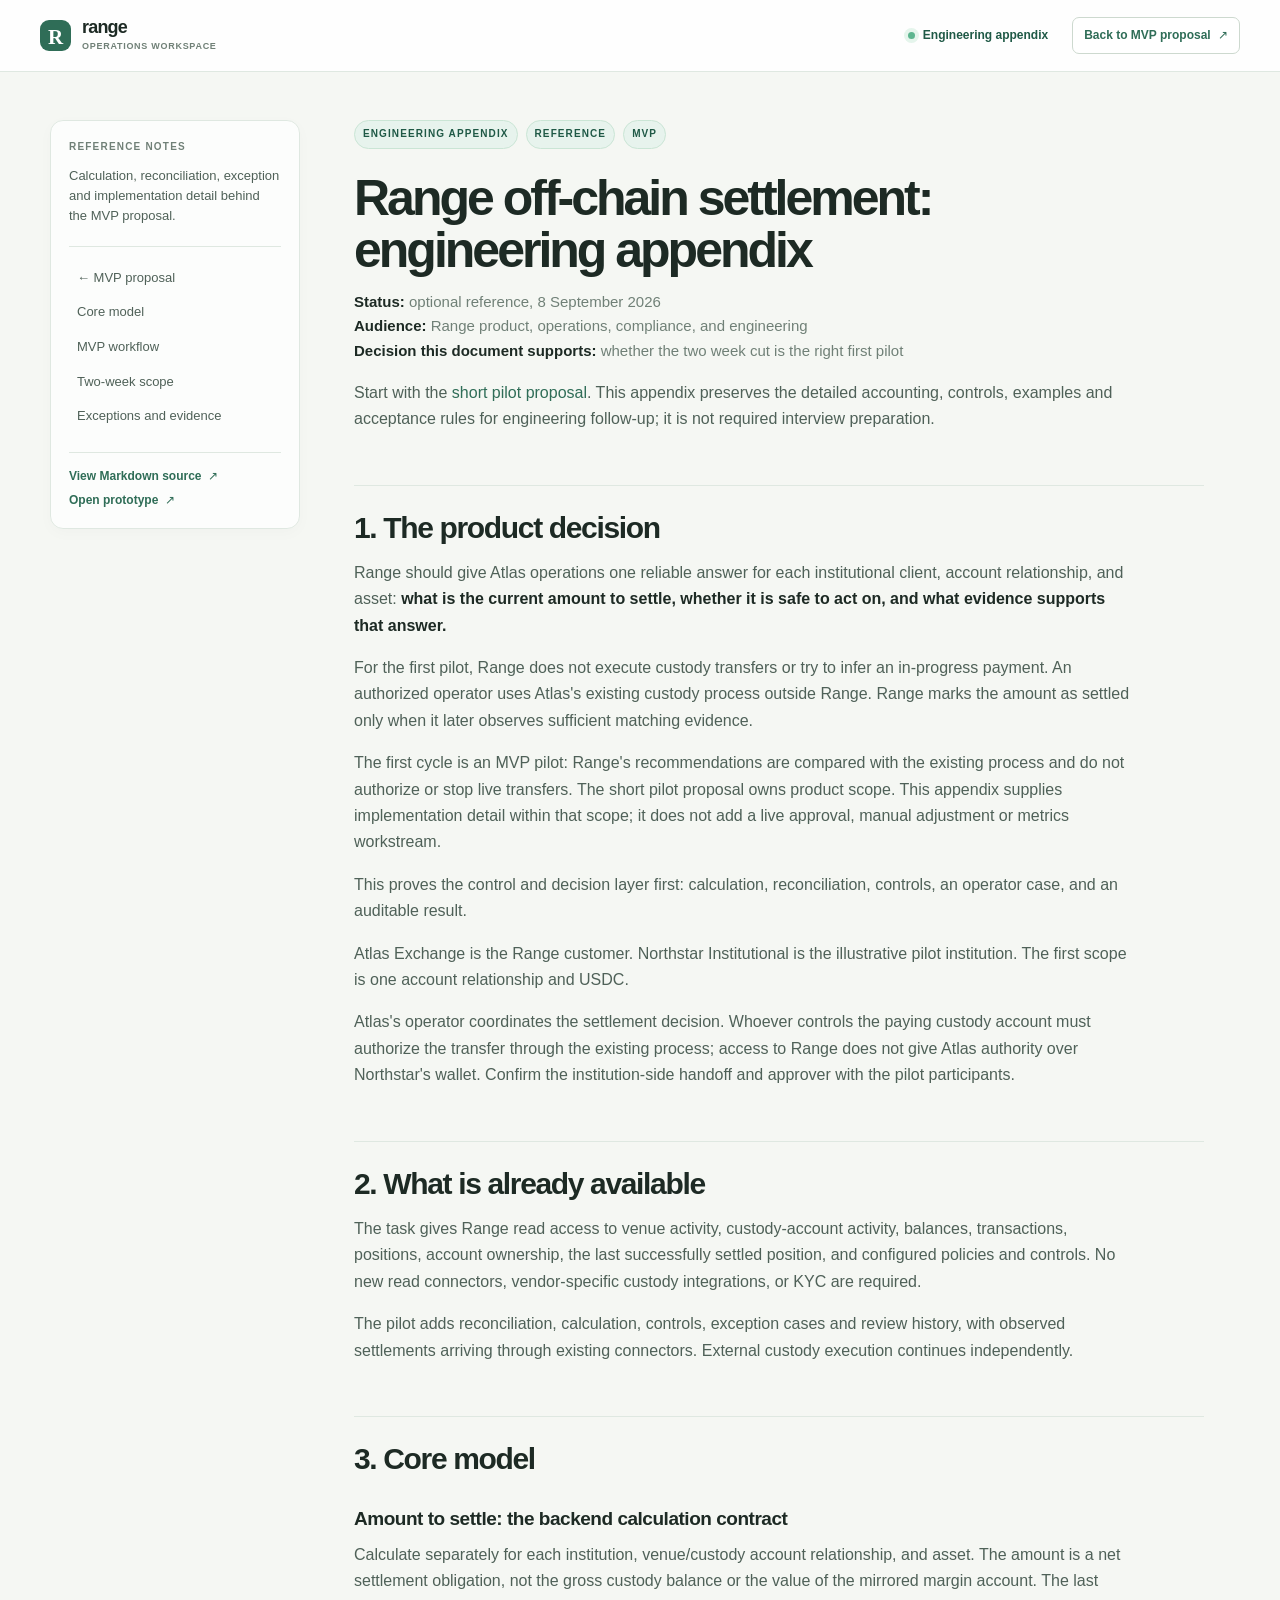
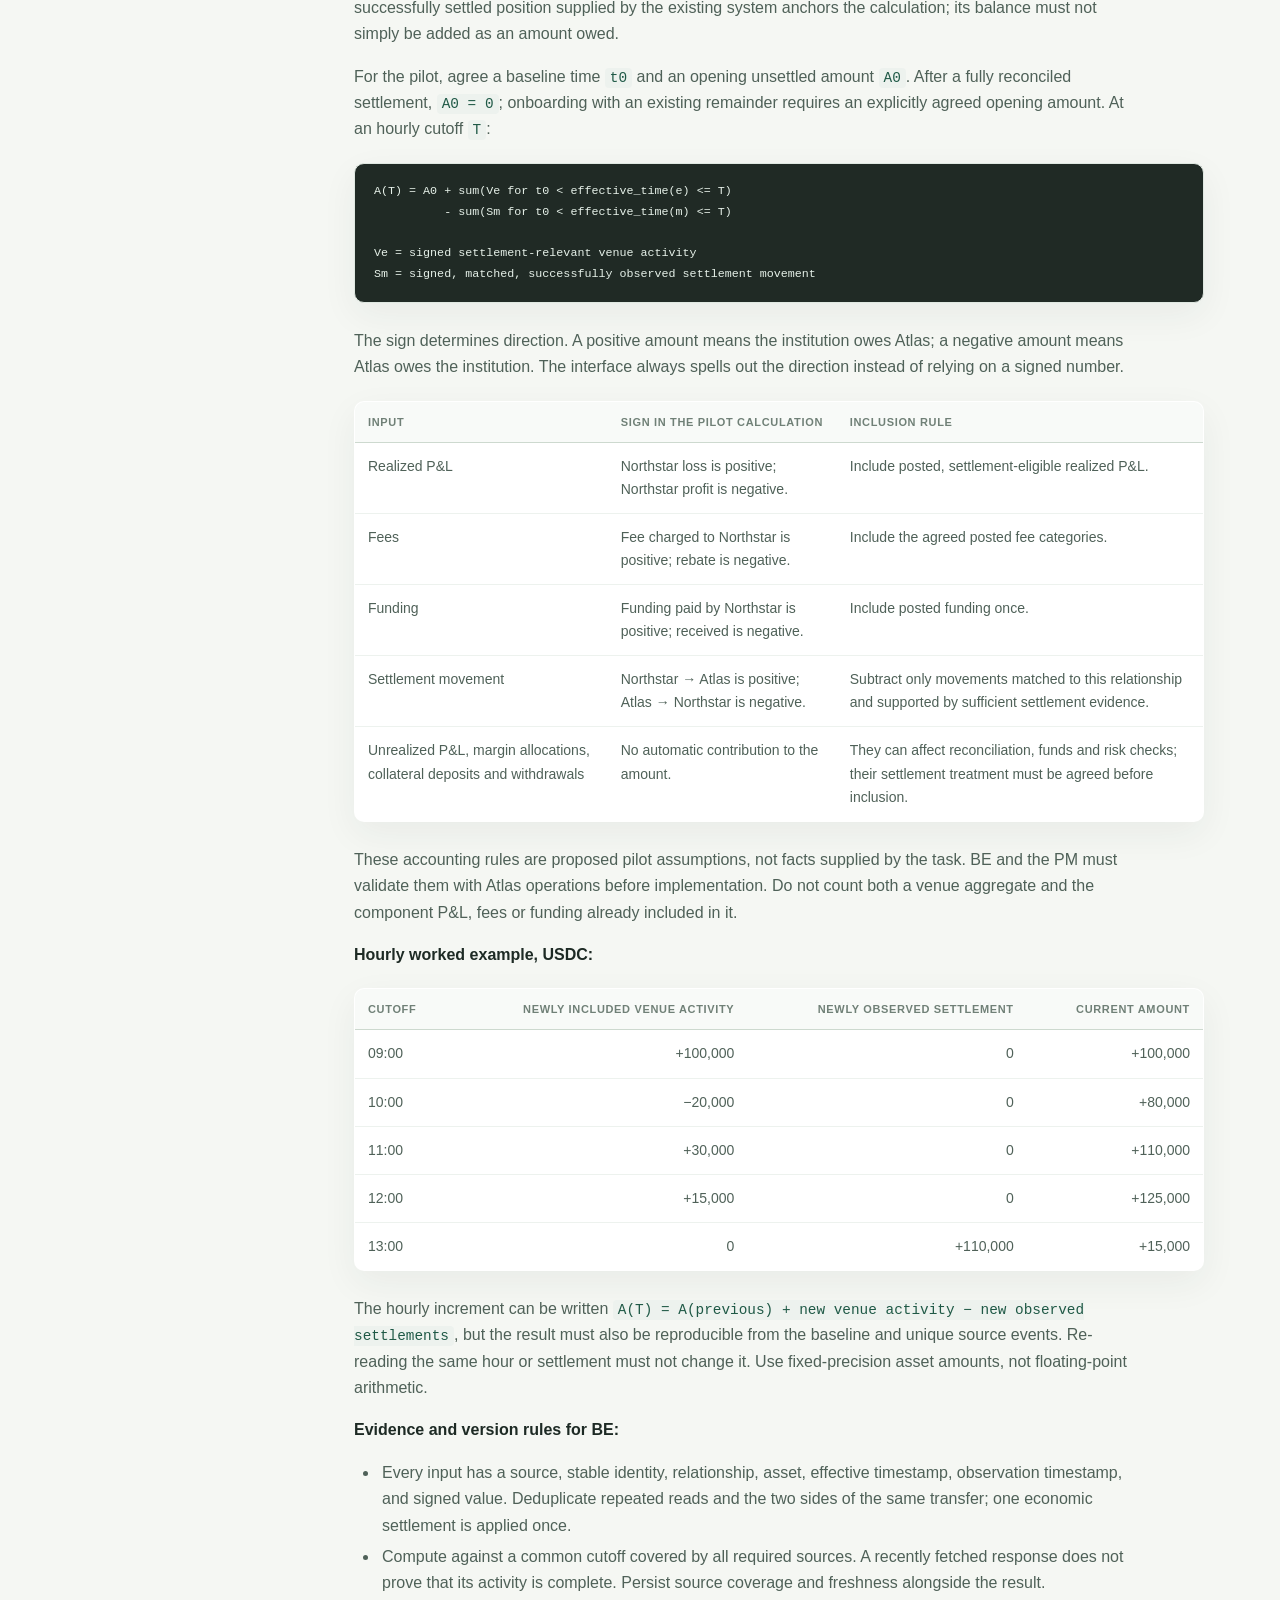
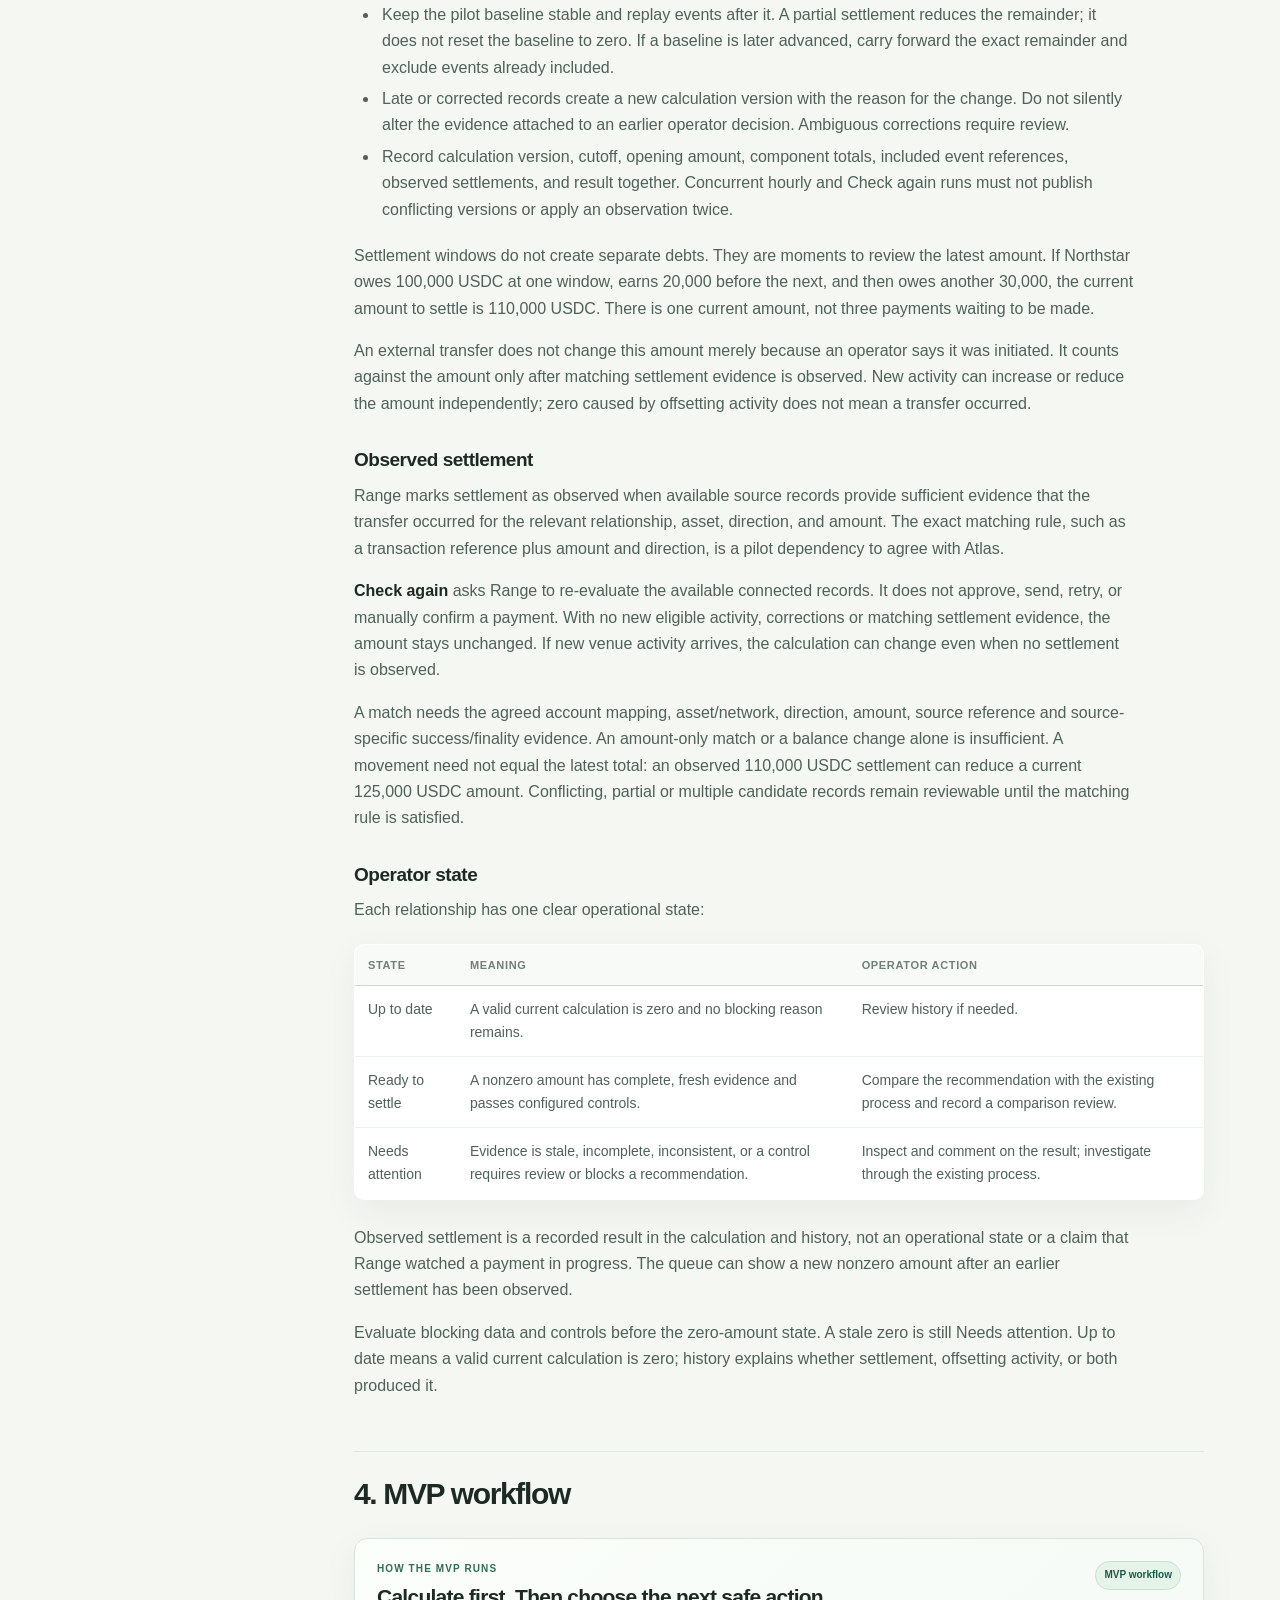
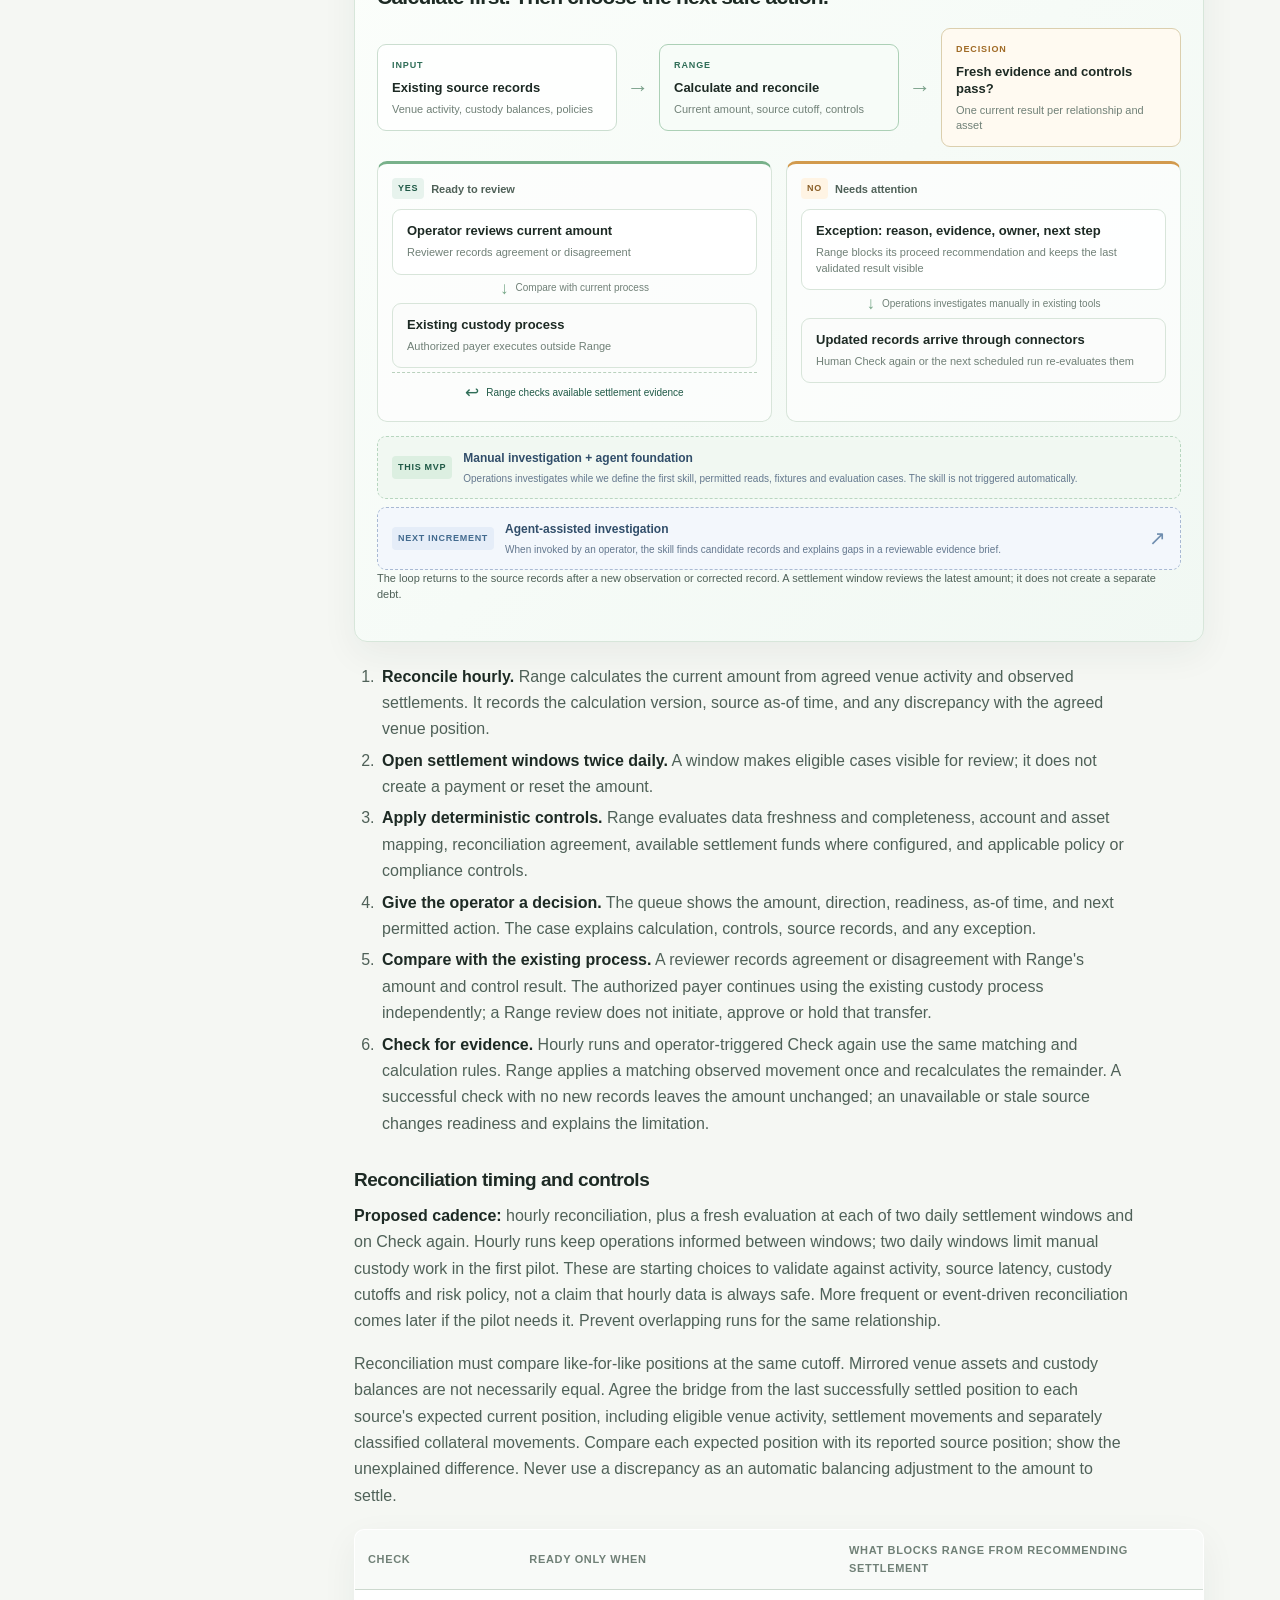
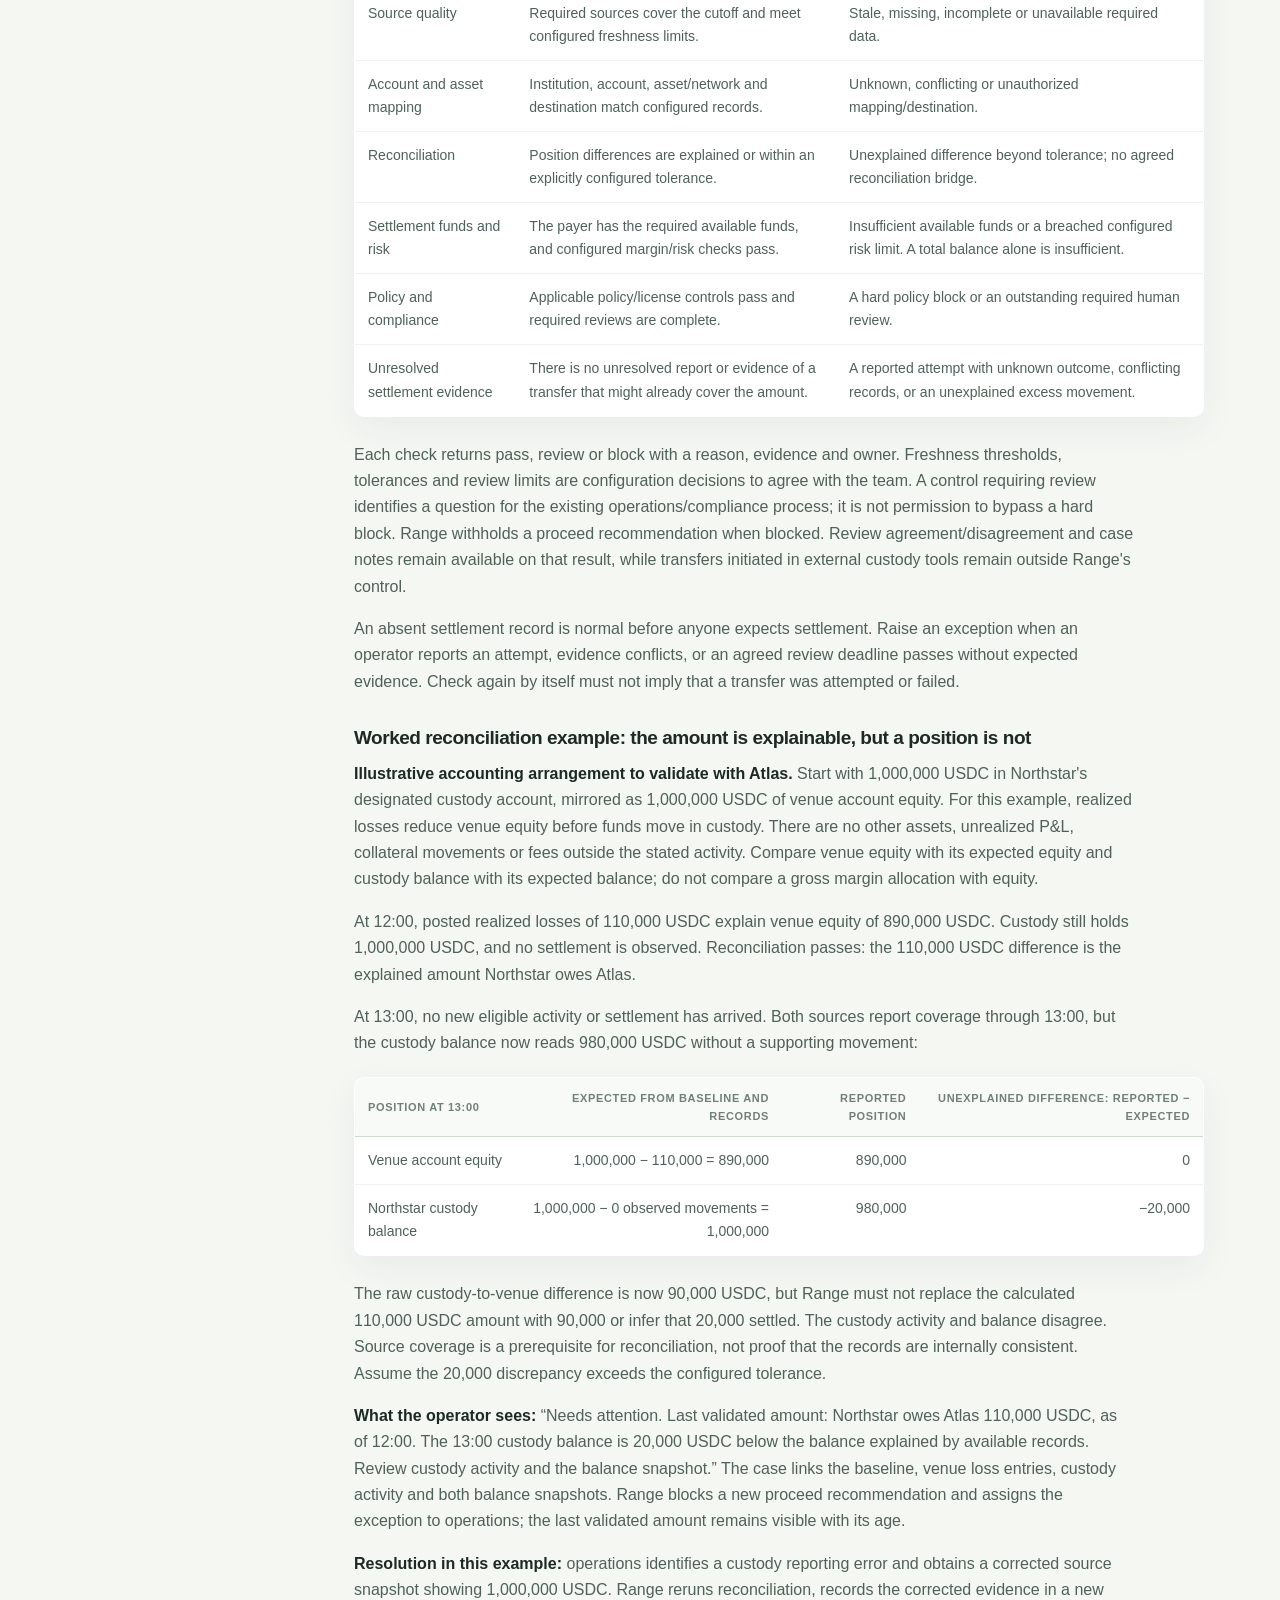
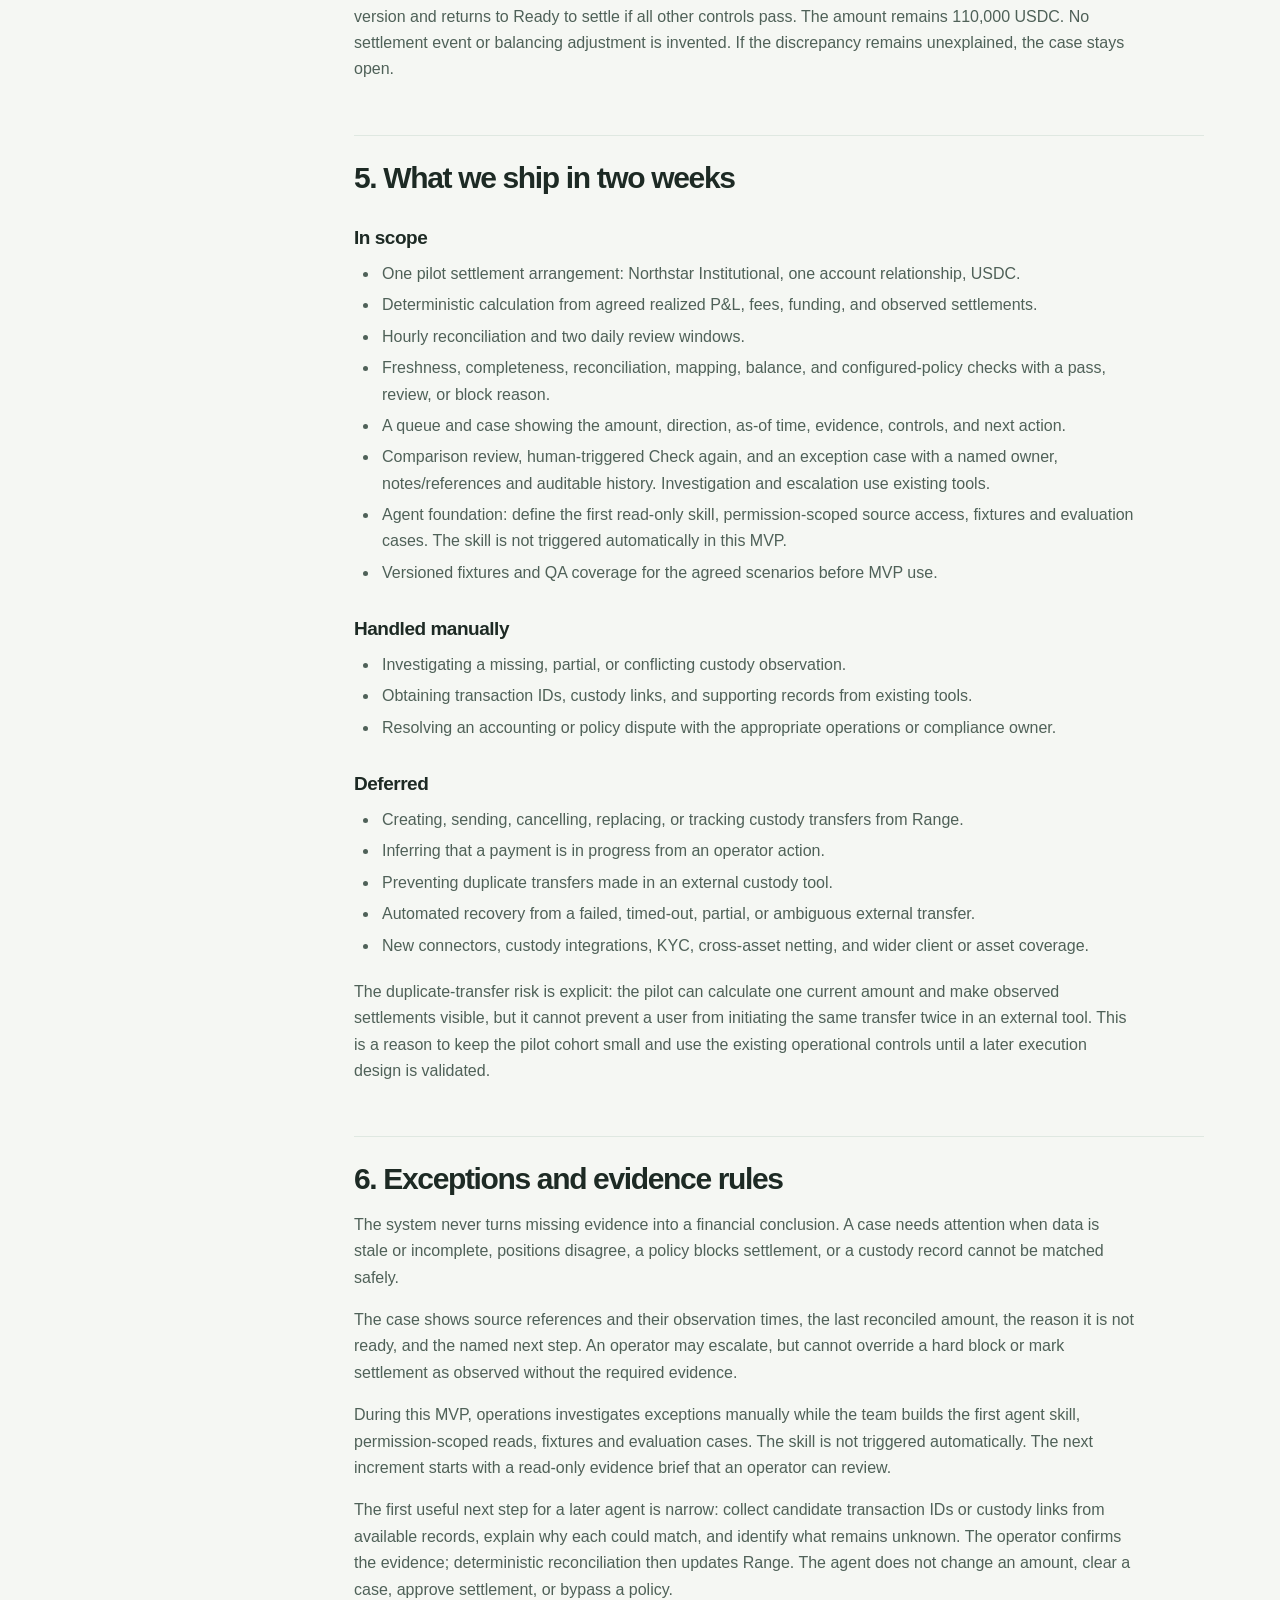
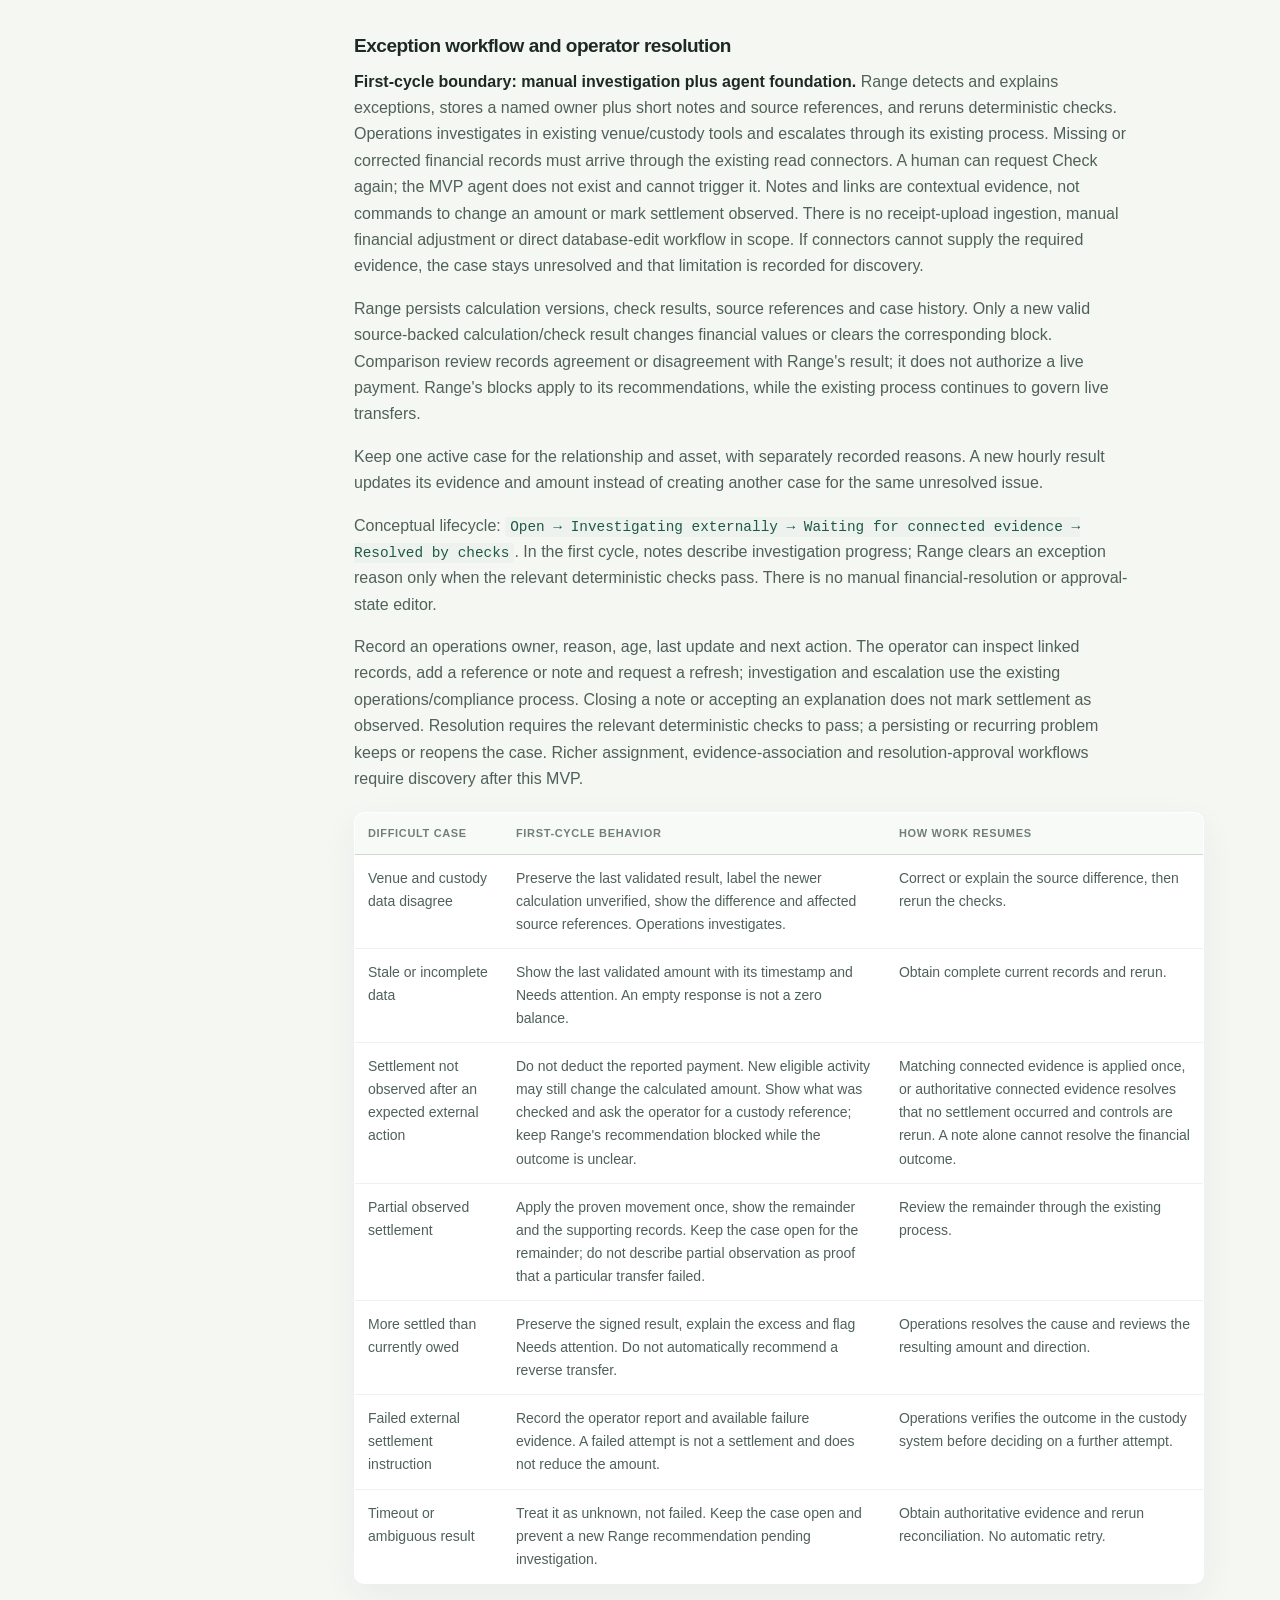
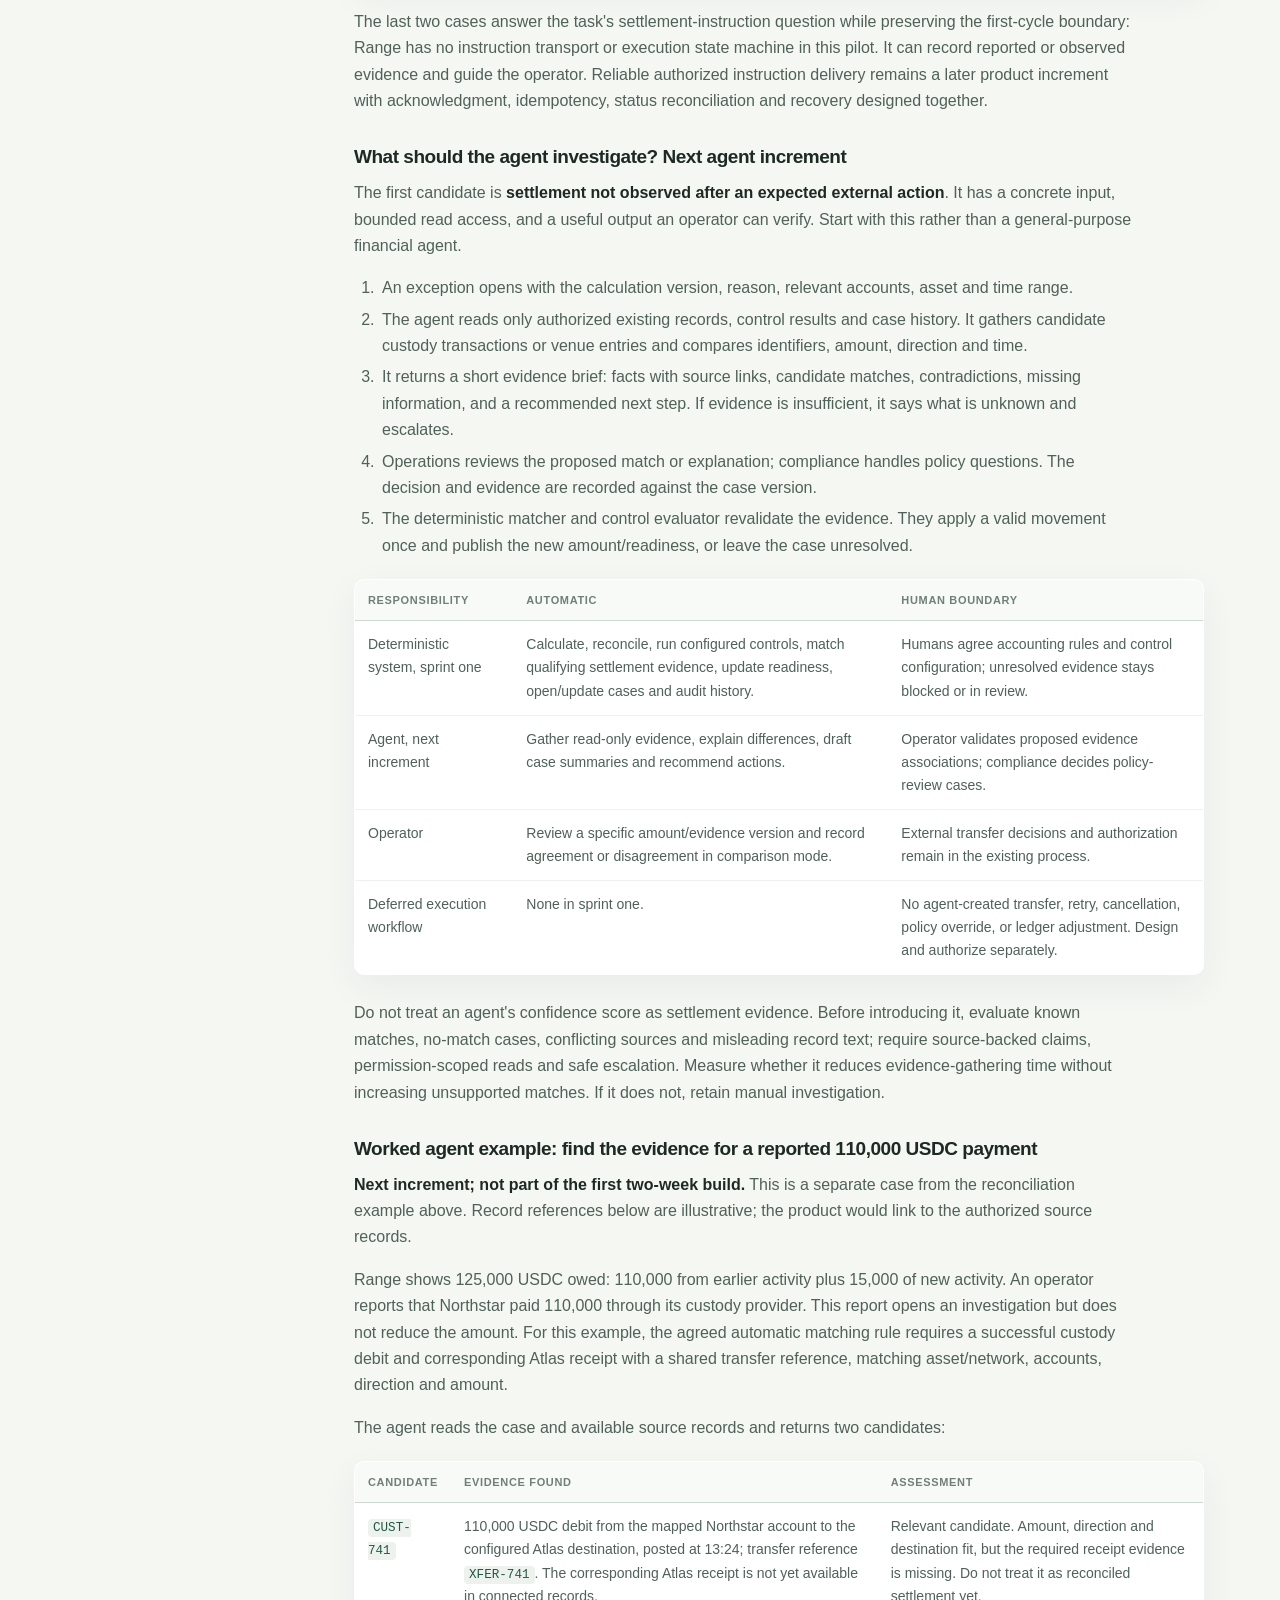
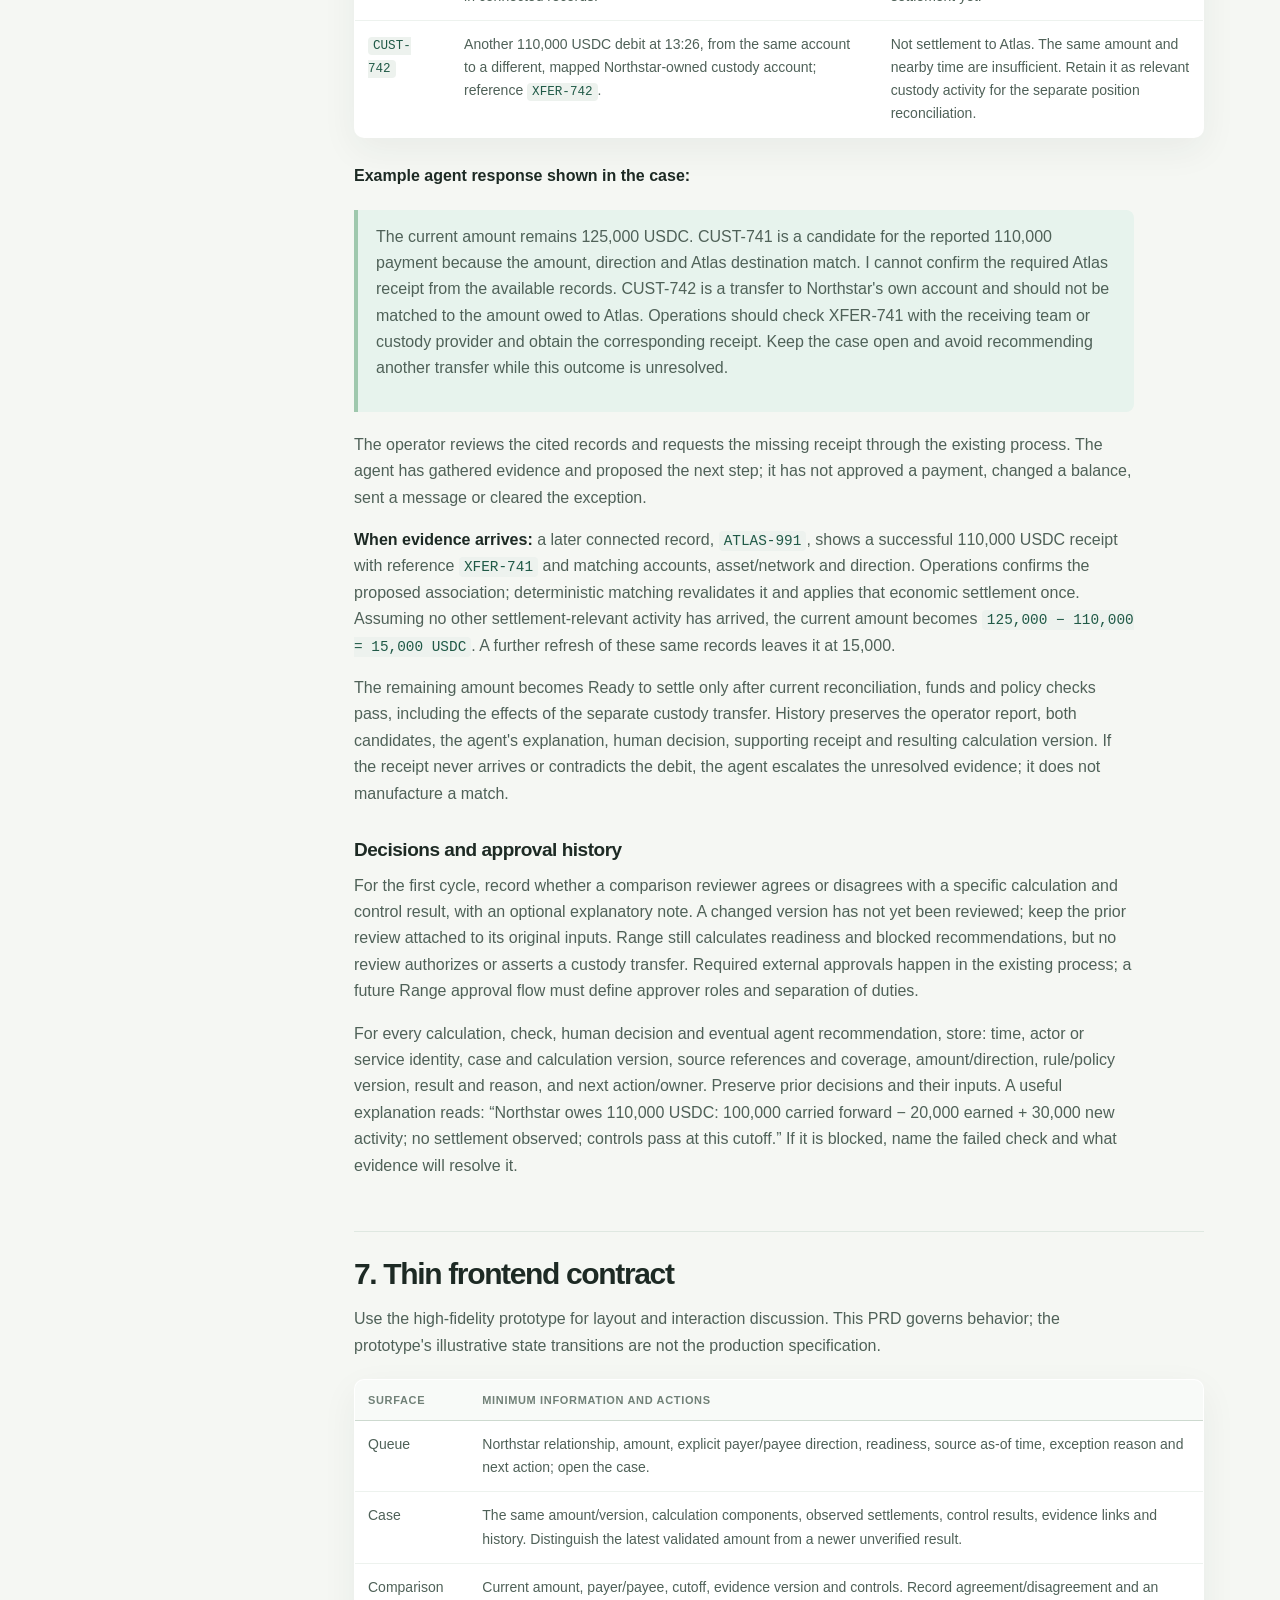
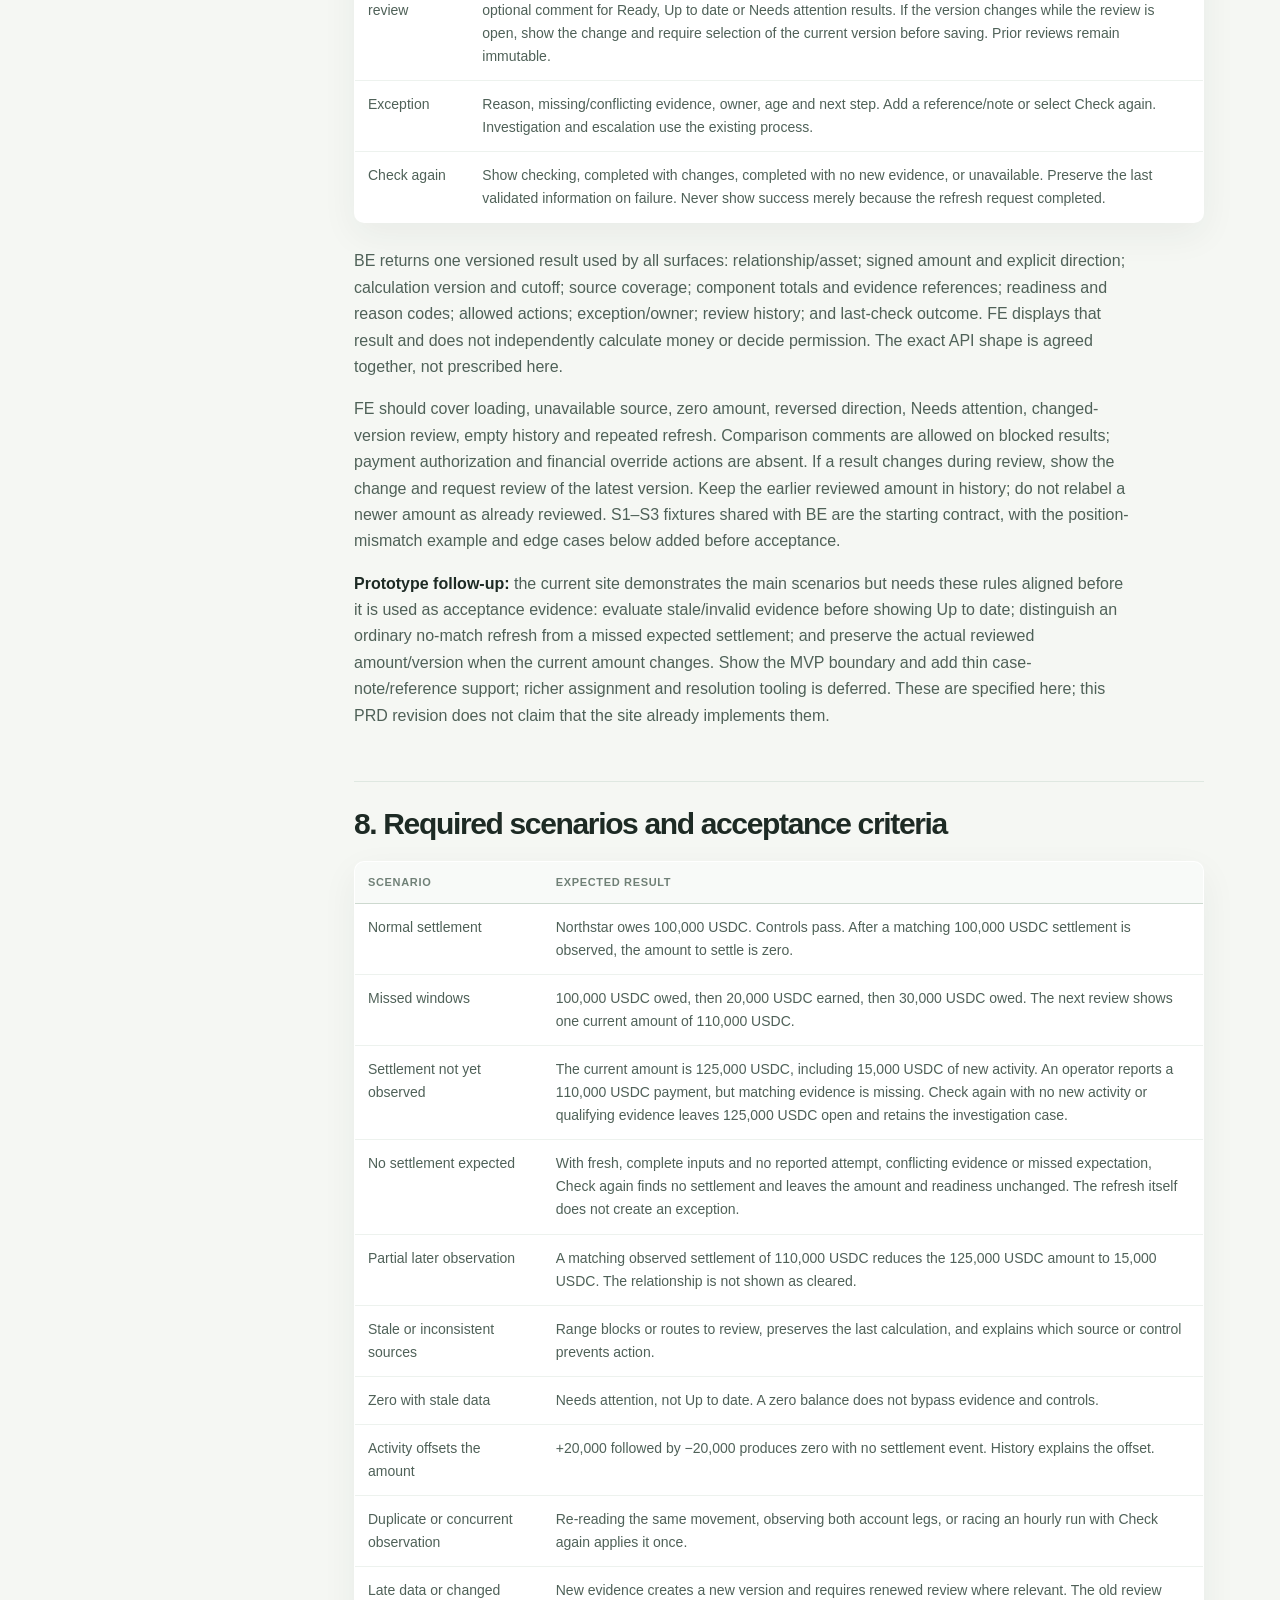
==== commit abb0273b: "Clarify MVP and agent foundation workflow" ====
--- a/engineering-appendix.html
+++ b/engineering-appendix.html
@@ -1,4 +1,4 @@
-<!doctype html><html lang="en"><head><meta charset="utf-8" /><meta name="viewport" content="width=device-width, initial-scale=1" /><meta name="theme-color" content="#f5f7f3" /><title>Range — Engineering appendix</title><link rel="stylesheet" href="spec.css" /></head><body><header class="spec-topbar"><a class="brand" href="index.html" aria-label="Back to Range prototype"><span class="brand-mark" aria-hidden="true">R</span><span><strong>range</strong><small>operations workspace</small></span></a><div class="spec-topbar-actions"><span class="doc-label"><span class="status-dot"></span>Engineering appendix</span><a class="back-link" href="spec.html">Back to pilot spec <span aria-hidden="true">↗</span></a></div></header><div class="spec-shell"><aside class="spec-sidebar" aria-label="Appendix navigation"><div class="sidebar-kicker">REFERENCE NOTES</div><p class="sidebar-intro">Calculation, reconciliation, exception and implementation detail behind the pilot proposal.</p><nav class="spec-toc"><a href="spec.html">← Pilot spec</a><a href="#3-core-model">Core model</a><a href="#4-mvp-workflow">MVP workflow</a><a href="#5-what-we-ship-in-two-weeks">Two-week scope</a><a href="#6-exceptions-and-evidence-rules">Exceptions and evidence</a></nav><div class="sidebar-links"><a href="engineering-appendix.md">Read raw Markdown <span>↗</span></a><a href="index.html">Open prototype <span>↗</span></a></div></aside><main class="spec-document"><div class="document-meta"><span>ENGINEERING APPENDIX</span><span>REFERENCE</span><span>SHADOW MVP</span></div><h1 id="range-off-chain-settlement-engineering-appendix">Range off-chain
+<!doctype html><html lang="en"><head><meta charset="utf-8" /><meta name="viewport" content="width=device-width, initial-scale=1" /><meta name="theme-color" content="#f5f7f3" /><title>Range — Engineering appendix</title><link rel="stylesheet" href="spec.css" /></head><body><header class="spec-topbar"><a class="brand" href="index.html" aria-label="Back to Range prototype"><span class="brand-mark" aria-hidden="true">R</span><span><strong>range</strong><small>operations workspace</small></span></a><div class="spec-topbar-actions"><span class="doc-label"><span class="status-dot"></span>Engineering appendix</span><a class="back-link" href="spec.html">Back to MVP proposal <span aria-hidden="true">↗</span></a></div></header><div class="spec-shell"><aside class="spec-sidebar" aria-label="Appendix navigation"><div class="sidebar-kicker">REFERENCE NOTES</div><p class="sidebar-intro">Calculation, reconciliation, exception and implementation detail behind the MVP proposal.</p><nav class="spec-toc"><a href="spec.html">← MVP proposal</a><a href="#3-core-model">Core model</a><a href="#4-mvp-workflow">MVP workflow</a><a href="#5-what-we-ship-in-two-weeks">Two-week scope</a><a href="#6-exceptions-and-evidence-rules">Exceptions and evidence</a></nav><div class="sidebar-links"><a href="engineering-appendix.md">View Markdown source <span>↗</span></a><a href="index.html">Open prototype <span>↗</span></a></div></aside><main class="spec-document"><div class="document-meta"><span>ENGINEERING APPENDIX</span><span>REFERENCE</span><span>MVP</span></div><h1 id="range-off-chain-settlement-engineering-appendix">Range off-chain
 settlement: engineering appendix</h1>
 <p><strong>Status:</strong> optional reference, 8 September 2026<br />
 <strong>Audience:</strong> Range product, operations, compliance, and
@@ -18,10 +18,10 @@
 to infer an in-progress payment. An authorized operator uses Atlas's
 existing custody process outside Range. Range marks the amount as
 settled only when it later observes sufficient matching evidence.</p>
-<p>The first cycle is a shadow pilot: Range's recommendations are
-compared with the existing process and do not authorize or stop live
-transfers. The short pilot proposal owns product scope. This appendix
-supplies implementation detail within that scope; it does not add a live
+<p>The first cycle is an MVP pilot: Range's recommendations are compared
+with the existing process and do not authorize or stop live transfers.
+The short pilot proposal owns product scope. This appendix supplies
+implementation detail within that scope; it does not add a live
 approval, manual adjustment or metrics workstream.</p>
 <p>This proves the control and decision layer first: calculation,
 reconciliation, controls, an operator case, and an auditable result.</p>
@@ -40,9 +40,8 @@
 new read connectors, vendor-specific custody integrations, or KYC are
 required.</p>
 <p>The pilot adds reconciliation, calculation, controls, exception cases
-and shadow review history, with observed settlements arriving through
-existing connectors. External custody execution continues
-independently.</p>
+and review history, with observed settlements arriving through existing
+connectors. External custody execution continues independently.</p>
 <h2 id="3-core-model">3. Core model</h2>
 <h3 id="amount-to-settle-the-backend-calculation-contract">Amount to
 settle: the backend calculation contract</h3>
@@ -230,7 +229,7 @@
 <td>A nonzero amount has complete, fresh evidence and passes configured
 controls.</td>
 <td>Compare the recommendation with the existing process and record a
-shadow review.</td>
+comparison review.</td>
 </tr>
 <tr>
 <td>Needs attention</td>
@@ -250,7 +249,7 @@
 calculation is zero; history explains whether settlement, offsetting
 activity, or both produced it.</p>
 <h2 id="4-mvp-workflow">4. MVP workflow</h2><section class="workflow-visual" aria-labelledby="workflow-visual-title">
-  <div class="workflow-visual-heading"><div><span class="workflow-kicker">HOW THE PILOT RUNS</span><h3 id="workflow-visual-title">Calculate first. Then choose the next safe action.</h3></div><span class="workflow-badge">Shadow mode</span></div>
+  <div class="workflow-visual-heading"><div><span class="workflow-kicker">HOW THE MVP RUNS</span><h3 id="workflow-visual-title">Calculate first. Then choose the next safe action.</h3></div><span class="workflow-badge">MVP workflow</span></div>
   <div class="workflow-path workflow-path-top" aria-label="Core calculation path">
     <div class="workflow-node workflow-node-source"><span class="workflow-node-label">INPUT</span><strong>Existing source records</strong><small>Venue activity, custody balances, policies</small></div>
     <span class="workflow-arrow" aria-hidden="true">→</span>
@@ -261,21 +260,22 @@
   <div class="workflow-branches">
     <div class="workflow-branch workflow-branch-yes">
       <div class="workflow-branch-label"><span>YES</span> Ready to review</div>
-      <div class="workflow-node"><strong>Operator reviews current amount</strong><small>Shadow review records agreement or disagreement</small></div>
-      <div class="workflow-connector"><span aria-hidden="true">↓</span><span>Compare in shadow</span></div>
+      <div class="workflow-node"><strong>Operator reviews current amount</strong><small>Reviewer records agreement or disagreement</small></div>
+      <div class="workflow-connector"><span aria-hidden="true">↓</span><span>Compare with current process</span></div>
       <div class="workflow-node workflow-node-external"><strong>Existing custody process</strong><small>Authorized payer executes outside Range</small></div>
       <div class="workflow-connector workflow-connector-return"><span aria-hidden="true">↩</span><span>Range checks available settlement evidence</span></div>
     </div>
     <div class="workflow-branch workflow-branch-no">
       <div class="workflow-branch-label"><span>NO</span> Needs attention</div>
       <div class="workflow-node"><strong>Exception: reason, evidence, owner, next step</strong><small>Range blocks its proceed recommendation and keeps the last validated result visible</small></div>
-      <div class="workflow-connector"><span aria-hidden="true">↓</span><span>Operations investigates in existing tools</span></div>
+      <div class="workflow-connector"><span aria-hidden="true">↓</span><span>Operations investigates manually in existing tools</span></div>
       <div class="workflow-node workflow-node-external"><strong>Updated records arrive through connectors</strong><small>Human Check again or the next scheduled run re-evaluates them</small></div>
     </div>
   </div>
-  <div class="workflow-agent"><span class="workflow-agent-tag">NEXT SPRINT</span><div><strong>Agent finds candidate records and explains gaps</strong><small>It returns an evidence brief to operations; it does not approve or trigger settlement.</small></div><span class="workflow-agent-arrow" aria-hidden="true">↗</span></div>
+  <div class="workflow-agent workflow-agent-current"><span class="workflow-agent-tag">THIS MVP</span><div><strong>Manual investigation + agent foundation</strong><small>Operations investigates while we define the first skill, permitted reads, fixtures and evaluation cases. The skill is not triggered automatically.</small></div></div>
+  <div class="workflow-agent workflow-agent-next"><span class="workflow-agent-tag">NEXT INCREMENT</span><div><strong>Agent-assisted investigation</strong><small>When invoked by an operator, the skill finds candidate records and explains gaps in a reviewable evidence brief.</small></div><span class="workflow-agent-arrow" aria-hidden="true">↗</span></div>
   <p class="workflow-caption">The loop returns to the source records after a new observation or corrected record. A settlement window reviews the latest amount; it does not create a separate debt.</p>
-</section><p class="workflow-reference-note">This is the same workflow shown in the short pilot proposal; the appendix adds the implementation detail below.</p>
+</section>
 <ol type="1">
 <li><strong>Reconcile hourly.</strong> Range calculates the current
 amount from agreed venue activity and observed settlements. It records
@@ -292,11 +292,11 @@
 amount, direction, readiness, as-of time, and next permitted action. The
 case explains calculation, controls, source records, and any
 exception.</li>
-<li><strong>Compare with the existing process.</strong> A shadow
-reviewer records agreement or disagreement with Range's amount and
-control result. The authorized payer continues using the existing
-custody process independently; a Range review does not initiate, approve
-or hold that transfer.</li>
+<li><strong>Compare with the existing process.</strong> A reviewer
+records agreement or disagreement with Range's amount and control
+result. The authorized payer continues using the existing custody
+process independently; a Range review does not initiate, approve or hold
+that transfer.</li>
 <li><strong>Check for evidence.</strong> Hourly runs and
 operator-triggered Check again use the same matching and calculation
 rules. Range applies a matching observed movement once and recalculates
@@ -377,7 +377,7 @@
 configuration decisions to agree with the team. A control requiring
 review identifies a question for the existing operations/compliance
 process; it is not permission to bypass a hard block. Range withholds a
-proceed recommendation when blocked. Shadow agreement/disagreement and
+proceed recommendation when blocked. Review agreement/disagreement and
 case notes remain available on that result, while transfers initiated in
 external custody tools remain outside Range's control.</p>
 <p>An absent settlement record is normal before anyone expects
@@ -463,11 +463,14 @@
 configured-policy checks with a pass, review, or block reason.</li>
 <li>A queue and case showing the amount, direction, as-of time,
 evidence, controls, and next action.</li>
-<li>Shadow review, human-triggered Check again, and an exception case
-with a named owner, notes/references and auditable history.
+<li>Comparison review, human-triggered Check again, and an exception
+case with a named owner, notes/references and auditable history.
 Investigation and escalation use existing tools.</li>
+<li>Agent foundation: define the first read-only skill,
+permission-scoped source access, fixtures and evaluation cases. The
+skill is not triggered automatically in this MVP.</li>
 <li>Versioned fixtures and QA coverage for the agreed scenarios before
-shadow use.</li>
+MVP use.</li>
 </ul>
 <h3 id="handled-manually">Handled manually</h3>
 <ul>
@@ -490,7 +493,6 @@
 external transfer.</li>
 <li>New connectors, custody integrations, KYC, cross-asset netting, and
 wider client or asset coverage.</li>
-<li>An agent in the first two-week build.</li>
 </ul>
 <p>The duplicate-transfer risk is explicit: the pilot can calculate one
 current amount and make observed settlements visible, but it cannot
@@ -508,6 +510,11 @@
 last reconciled amount, the reason it is not ready, and the named next
 step. An operator may escalate, but cannot override a hard block or mark
 settlement as observed without the required evidence.</p>
+<p>During this MVP, operations investigates exceptions manually while
+the team builds the first agent skill, permission-scoped reads, fixtures
+and evaluation cases. The skill is not triggered automatically. The next
+increment starts with a read-only evidence brief that an operator can
+review.</p>
 <p>The first useful next step for a later agent is narrow: collect
 candidate transaction IDs or custody links from available records,
 explain why each could match, and identify what remains unknown. The
@@ -516,23 +523,23 @@
 approve settlement, or bypass a policy.</p>
 <h3 id="exception-workflow-and-operator-resolution">Exception workflow
 and operator resolution</h3>
-<p><strong>First-cycle boundary: shadow investigation support.</strong>
-Range detects and explains exceptions, stores a named owner plus short
-notes and source references, and reruns deterministic checks. Operations
-investigates in existing venue/custody tools and escalates through its
-existing process. Missing or corrected financial records must arrive
-through the existing read connectors. A human can request Check again;
-the MVP agent does not exist and cannot trigger it. Notes and links are
-contextual evidence, not commands to change an amount or mark settlement
-observed. There is no receipt-upload ingestion, manual financial
-adjustment or direct database-edit workflow in scope. If connectors
-cannot supply the required evidence, the case stays unresolved and that
-limitation is recorded for discovery.</p>
+<p><strong>First-cycle boundary: manual investigation plus agent
+foundation.</strong> Range detects and explains exceptions, stores a
+named owner plus short notes and source references, and reruns
+deterministic checks. Operations investigates in existing venue/custody
+tools and escalates through its existing process. Missing or corrected
+financial records must arrive through the existing read connectors. A
+human can request Check again; the MVP agent does not exist and cannot
+trigger it. Notes and links are contextual evidence, not commands to
+change an amount or mark settlement observed. There is no receipt-upload
+ingestion, manual financial adjustment or direct database-edit workflow
+in scope. If connectors cannot supply the required evidence, the case
+stays unresolved and that limitation is recorded for discovery.</p>
 <p>Range persists calculation versions, check results, source references
 and case history. Only a new valid source-backed calculation/check
 result changes financial values or clears the corresponding block.
-Shadow review records agreement or disagreement with Range's result; it
-does not authorize a live payment. Range's blocks apply to its
+Comparison review records agreement or disagreement with Range's result;
+it does not authorize a live payment. Range's blocks apply to its
 recommendations, while the existing process continues to govern live
 transfers.</p>
 <p>Keep one active case for the relationship and asset, with separately
@@ -551,7 +558,7 @@
 the relevant deterministic checks to pass; a persisting or recurring
 problem keeps or reopens the case. Richer assignment,
 evidence-association and resolution-approval workflows require discovery
-after the shadow MVP.</p>
+after this MVP.</p>
 <table>
 <thead>
 <tr>
@@ -623,9 +630,8 @@
 authorized instruction delivery remains a later product increment with
 acknowledgment, idempotency, status reconciliation and recovery designed
 together.</p>
-<h3
-id="what-should-the-agent-investigate-proposed-after-the-shadow-mvp">What
-should the agent investigate? Proposed after the shadow MVP</h3>
+<h3 id="what-should-the-agent-investigate-next-agent-increment">What
+should the agent investigate? Next agent increment</h3>
 <p>The first candidate is <strong>settlement not observed after an
 expected external action</strong>. It has a concrete input, bounded read
 access, and a useful output an operator can verify. Start with this
@@ -674,7 +680,7 @@
 <tr>
 <td>Operator</td>
 <td>Review a specific amount/evidence version and record agreement or
-disagreement in shadow mode.</td>
+disagreement in comparison mode.</td>
 <td>External transfer decisions and authorization remain in the existing
 process.</td>
 </tr>
@@ -771,7 +777,7 @@
 it does not manufacture a match.</p>
 <h3 id="decisions-and-approval-history">Decisions and approval
 history</h3>
-<p>For the first cycle, record whether a shadow reviewer agrees or
+<p>For the first cycle, record whether a comparison reviewer agrees or
 disagrees with a specific calculation and control result, with an
 optional explanatory note. A changed version has not yet been reviewed;
 keep the prior review attached to its original inputs. Range still
@@ -812,7 +818,7 @@
 the latest validated amount from a newer unverified result.</td>
 </tr>
 <tr>
-<td>Shadow review</td>
+<td>Comparison review</td>
 <td>Current amount, payer/payee, cutoff, evidence version and controls.
 Record agreement/disagreement and an optional comment for Ready, Up to
 date or Needs attention results. If the version changes while the review
@@ -844,7 +850,7 @@
 here.</p>
 <p>FE should cover loading, unavailable source, zero amount, reversed
 direction, Needs attention, changed-version review, empty history and
-repeated refresh. Shadow comments are allowed on blocked results;
+repeated refresh. Comparison comments are allowed on blocked results;
 payment authorization and financial override actions are absent. If a
 result changes during review, show the change and request review of the
 latest version. Keep the earlier reviewed amount in history; do not
@@ -856,7 +862,7 @@
 acceptance evidence: evaluate stale/invalid evidence before showing Up
 to date; distinguish an ordinary no-match refresh from a missed expected
 settlement; and preserve the actual reviewed amount/version when the
-current amount changes. Show the shadow boundary and add thin
+current amount changes. Show the MVP boundary and add thin
 case-note/reference support; richer assignment and resolution tooling is
 deferred. These are specified here; this PRD revision does not claim
 that the site already implements them.</p>
@@ -971,7 +977,7 @@
 or automated actions.</td>
 </tr>
 <tr>
-<td>What did we learn in shadow mode?</td>
+<td>What did we learn in comparison mode?</td>
 <td>Test stale data, partial observations, repeated refresh and changed
 versions; review observed errors and operator feedback.</td>
 <td>Close the two weeks with a retrospective and choose the next
@@ -981,8 +987,8 @@
 </table>
 <p>The backend carries the main uncertainty, so the frontend builds
 against versioned fixtures from the first days. The team uses a shared
-scenario set and reviews the prototype daily. A shadow run is the
-default end state; controlled live use needs the matching rule,
+scenario set and reviews the prototype daily. An MVP comparison run is
+the default end state; controlled live use needs the matching rule,
 controls, and operational ownership to be validated first.</p>
 <h3 id="how-i-would-run-this-as-head-of-product">How I would run this as
 Head of Product</h3>
@@ -1020,9 +1026,10 @@
 calculation, record gaps, and observe whether operators can explain the
 amount and next step unaided. Release readiness requires deterministic
 replay, no duplicate application, enforced hard blocks, traceable
-decisions and a named exception owner. A shadow run compares outputs
-with the current manual process; controlled live use is a separate
-decision after the evidence and external controls are validated.</p>
+decisions and a named exception owner. An MVP comparison run compares
+outputs with the current manual process; controlled live use is a
+separate decision after the evidence and external controls are
+validated.</p>
 <h3 id="what-comes-next">What comes next</h3>
 <ol type="1">
 <li><strong>Next increment:</strong> the read-only evidence-gathering
@@ -1112,13 +1119,13 @@
 <li>What source freshness/completeness guarantees, reconciliation
 tolerances, window times and review deadlines fit Atlas's actual
 operations?</li>
-<li>Is a shadow control-and-decision pilot the right first-cycle
-outcome, with agent investigation and reliable instruction delivery
-sequenced afterward?</li>
+<li>Is an MVP control-and-decision pilot the right first-cycle outcome,
+with agent investigation and reliable instruction delivery sequenced
+afterward?</li>
 </ol>
 <p>The shared product boundary remains: Range calculates and controls
 the amount to settle; external custody systems move funds; Range
 observes evidence and reconciles the result. This expanded PRD is the
 behavioral reference for the prototype follow-ups above and for the next
 deck wording pass.</p>
-<footer class="spec-footer"><a href="spec.html">Return to the pilot spec →</a><span>Source: <a href="engineering-appendix.md">engineering-appendix.md</a></span></footer></main></div></body></html>+<footer class="spec-footer"><a href="spec.html">Return to the MVP proposal →</a><span>Source: <a href="engineering-appendix.md">engineering-appendix.md</a></span></footer></main></div></body></html>
--- a/spec.css
+++ b/spec.css
@@ -90,3 +90,7 @@
 .workflow-node-external { background: #fbfcfb; }.workflow-agent { display: flex; align-items: center; gap: 11px; margin-top: 14px; padding: 12px 14px; border: 1px dashed #a8b9d3; border-radius: 9px; background: #f3f7fc; }.workflow-agent-tag { padding: 4px 6px; border-radius: 4px; background: #e5edf8; color: #426a8e; font-size: 9px; font-weight: 850; letter-spacing: .08em; white-space: nowrap; }.workflow-agent strong, .workflow-agent small { display: block; }.workflow-agent strong { color: #314e6a; font-size: 12px; }.workflow-agent small { margin-top: 3px; color: #64788e; font-size: 10px; line-height: 1.4; }.workflow-agent-arrow { margin-left: auto; color: #6f8eaf; font-size: 20px; }.workflow-caption { margin: 14px 0 0; color: var(--muted); font-size: 11px; line-height: 1.5; }.workflow-source { max-width: 850px; margin: 0 0 24px; border: 1px solid var(--line); border-radius: 8px; background: var(--surface-soft); }.workflow-source summary { padding: 9px 12px; cursor: pointer; color: var(--muted-strong); font-size: 11px; font-weight: 750; }.workflow-source pre { margin: 0; border: 0; border-top: 1px solid var(--line); border-radius: 0 0 8px 8px; box-shadow: none; }
 @media (max-width: 700px) { .workflow-visual { padding: 16px; }.workflow-visual-heading { flex-direction: column; gap: 9px; }.workflow-path { grid-template-columns: 1fr; gap: 5px; }.workflow-arrow { transform: rotate(90deg); }.workflow-branches { grid-template-columns: 1fr; }.workflow-agent { align-items: flex-start; flex-wrap: wrap; }.workflow-agent-arrow { margin-left: 0; } }
 .workflow-reference-note { max-width: 850px; margin: -8px 0 25px; color: var(--muted); font-size: 12px; font-style: italic; }
+.workflow-agent + .workflow-agent { margin-top: 8px; }
+.workflow-agent-current { border-color: #b7d6bf; background: #f1f8f2; }
+.workflow-agent-current .workflow-agent-tag { background: #dcefe1; color: var(--green-deep); }
+.workflow-agent-next { border-color: #a8b9d3; background: #f3f7fc; }
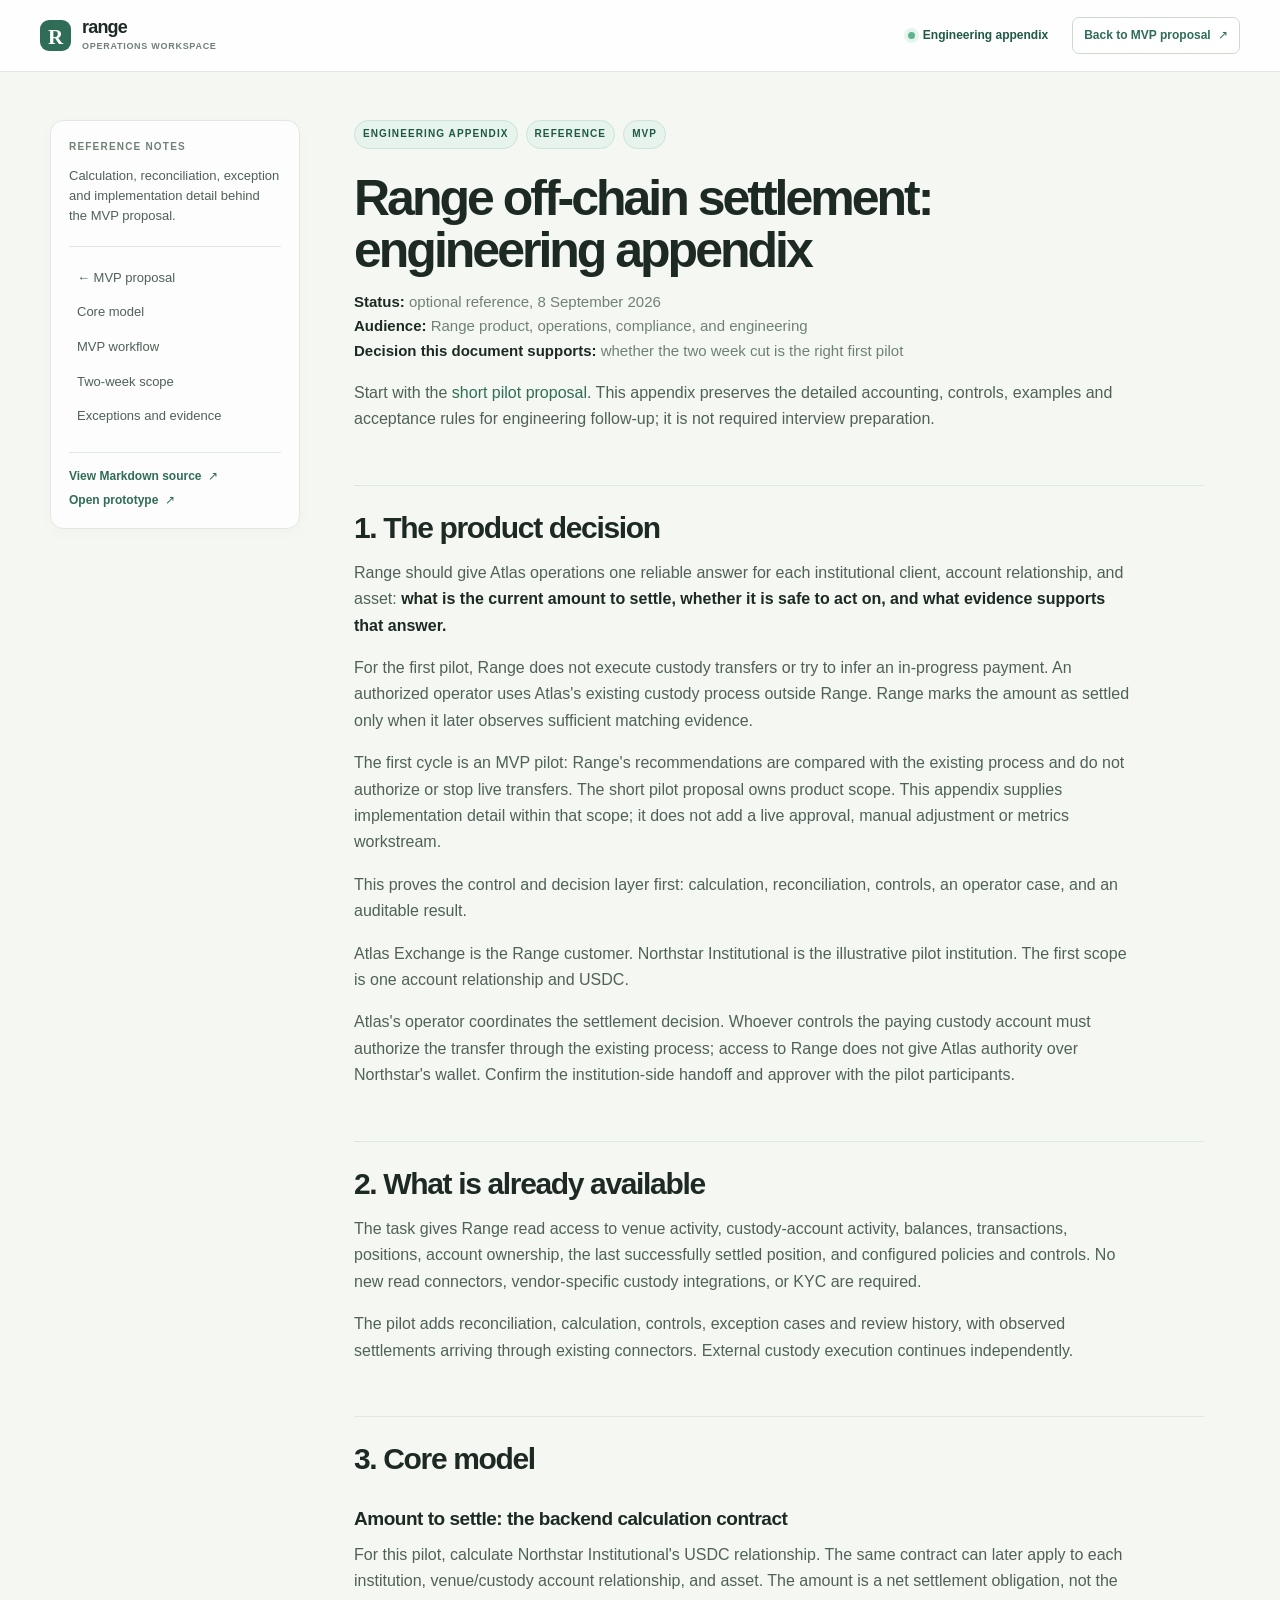
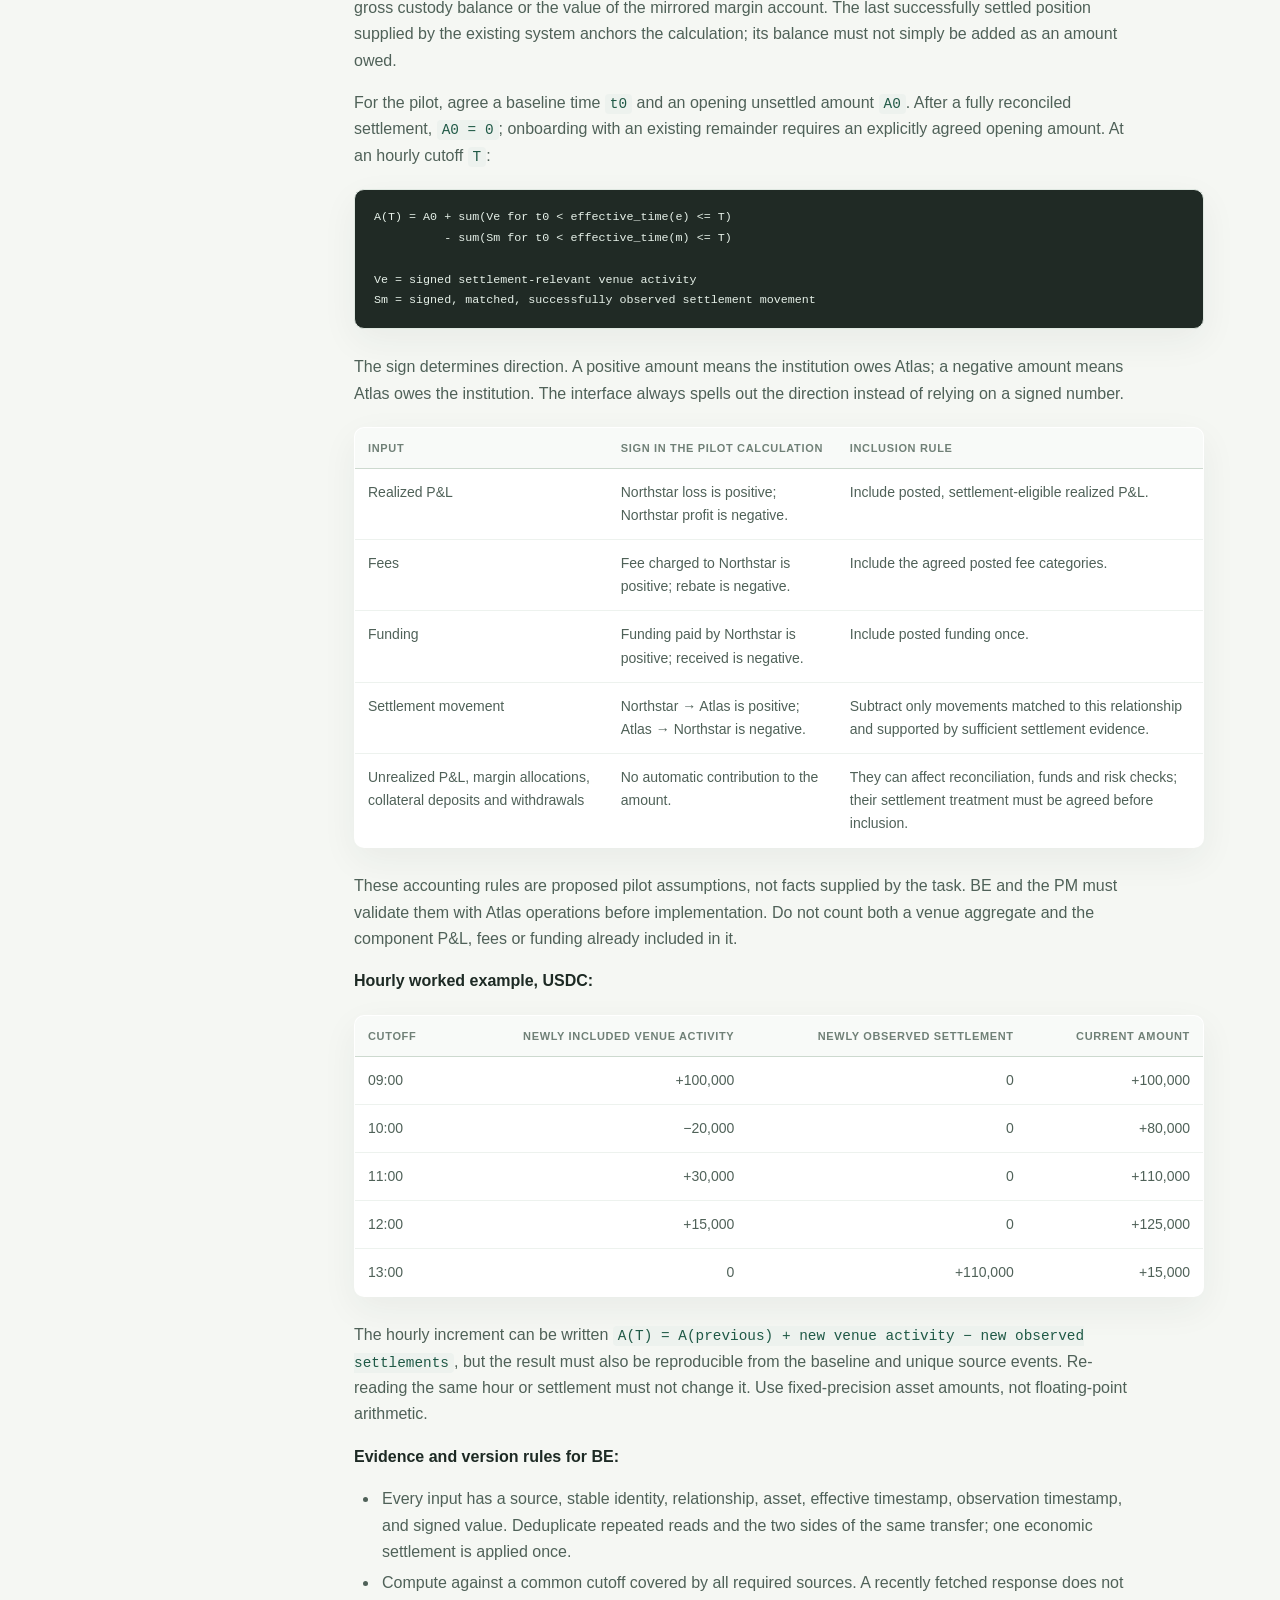
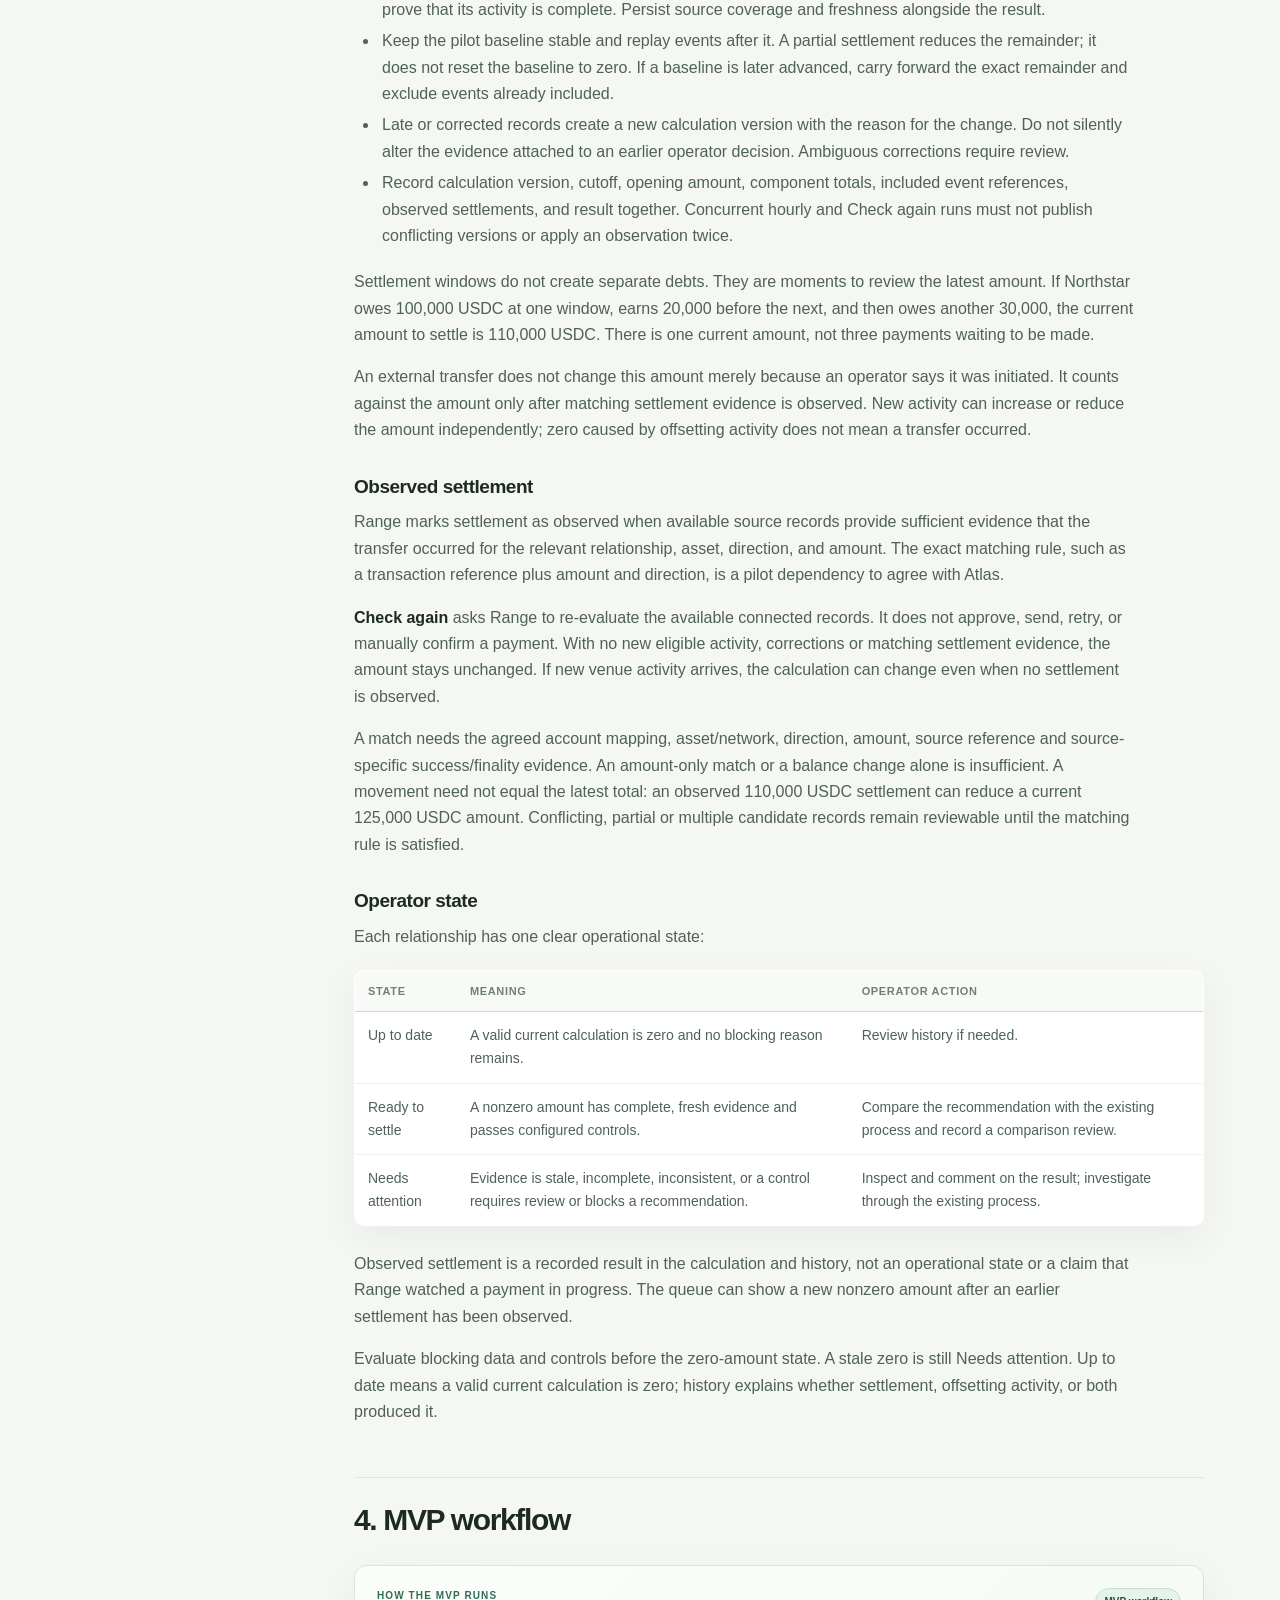
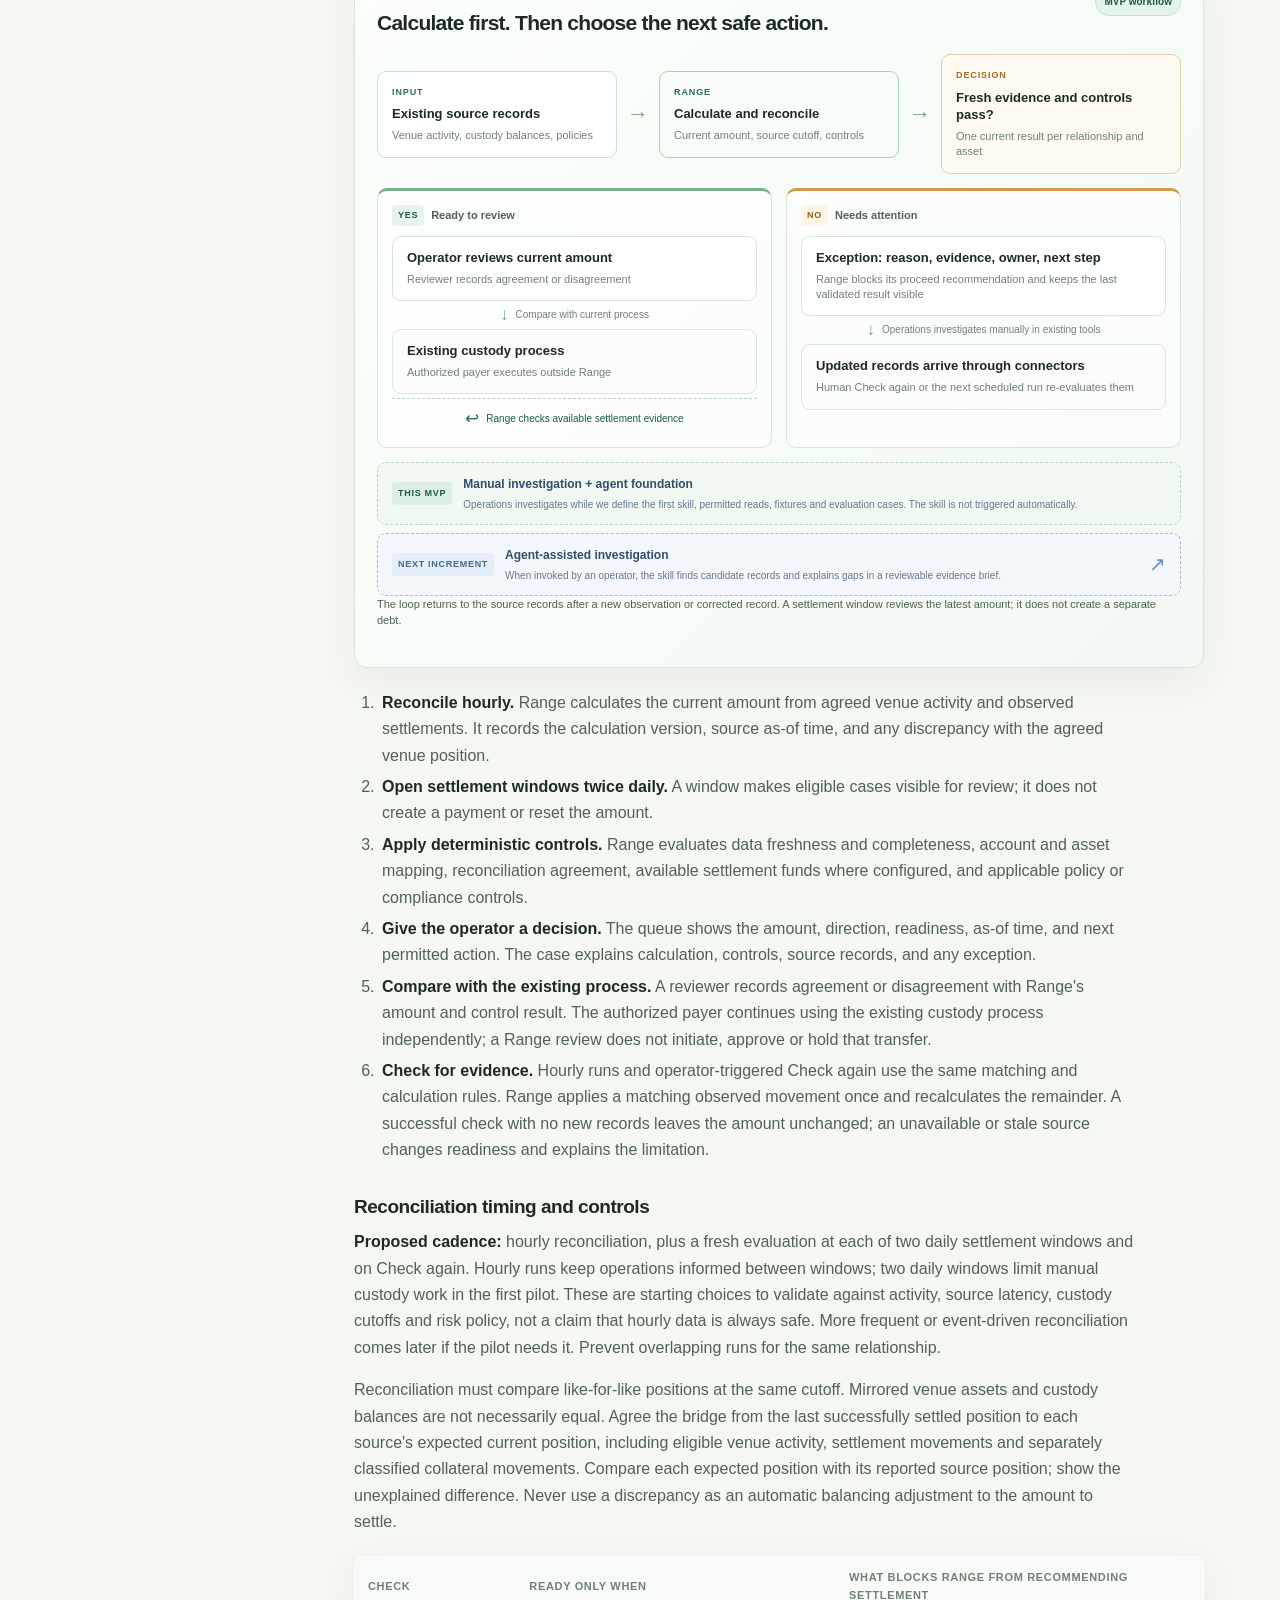
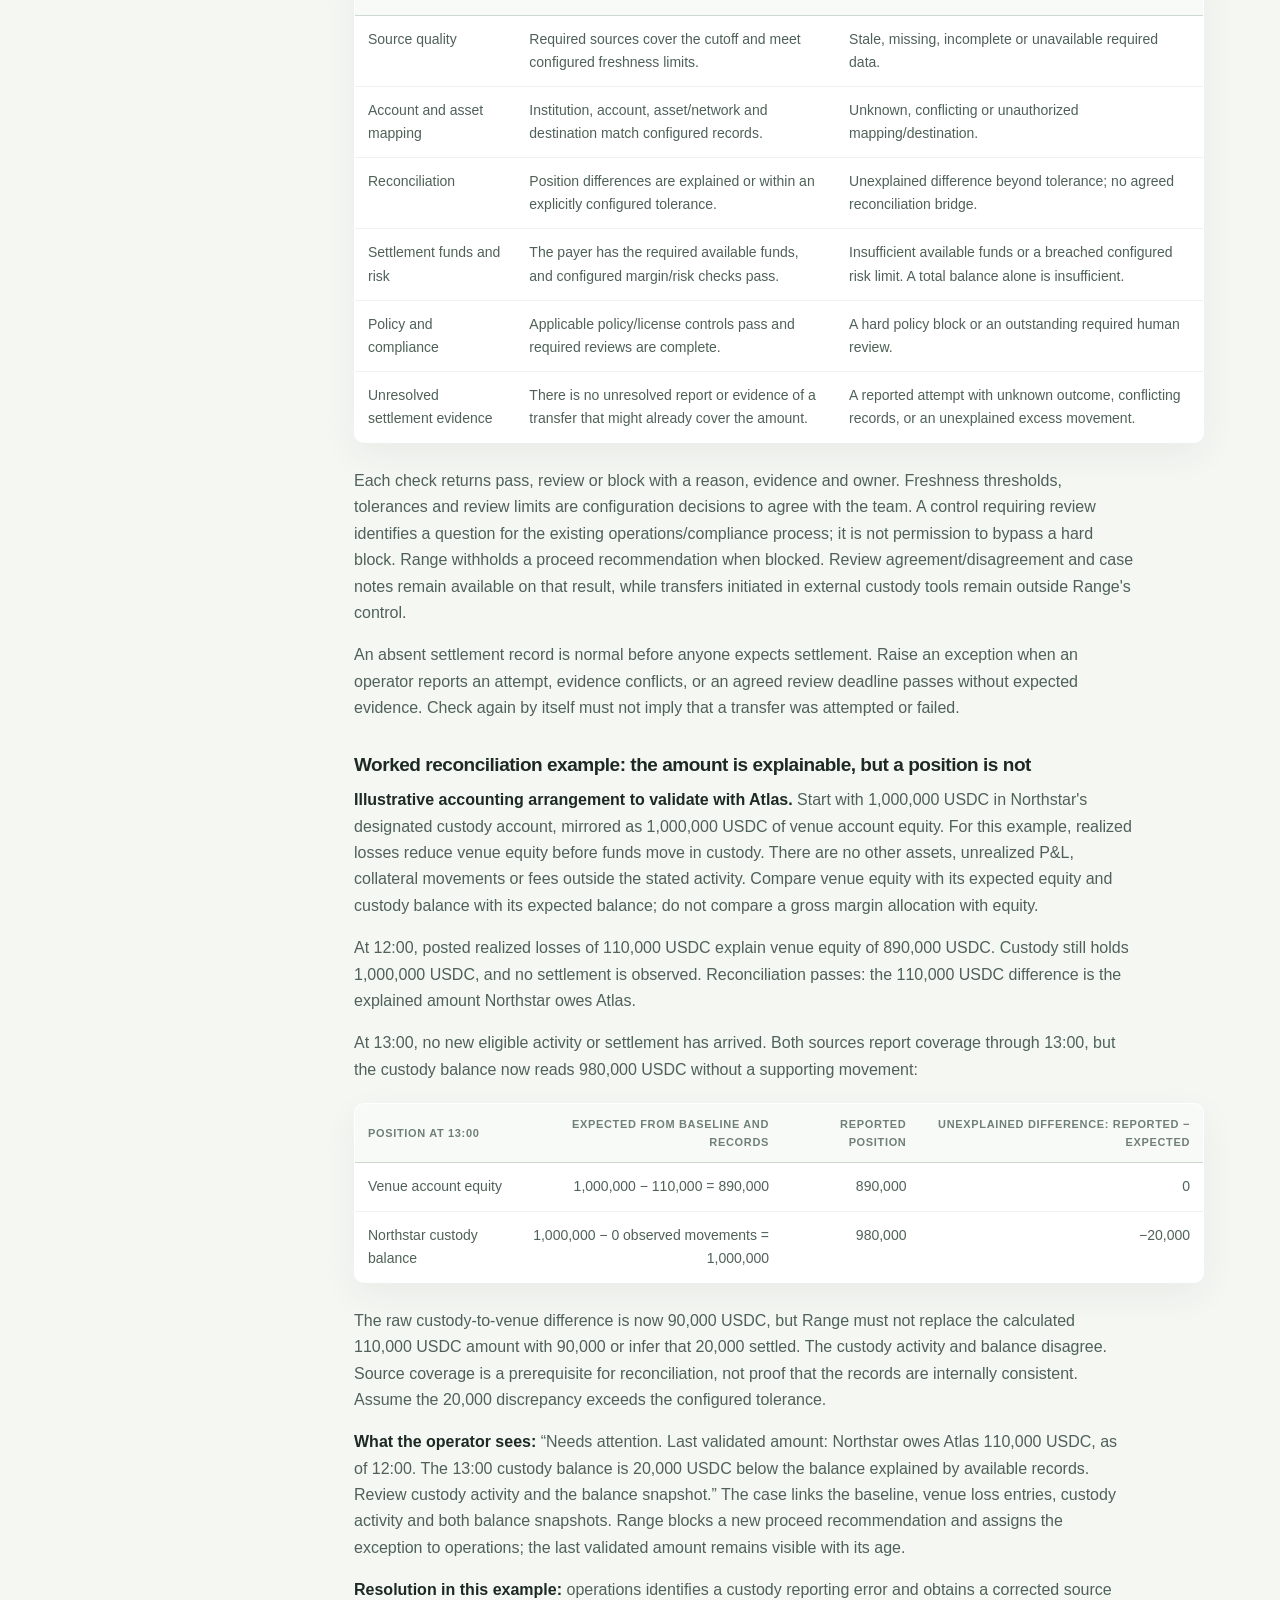
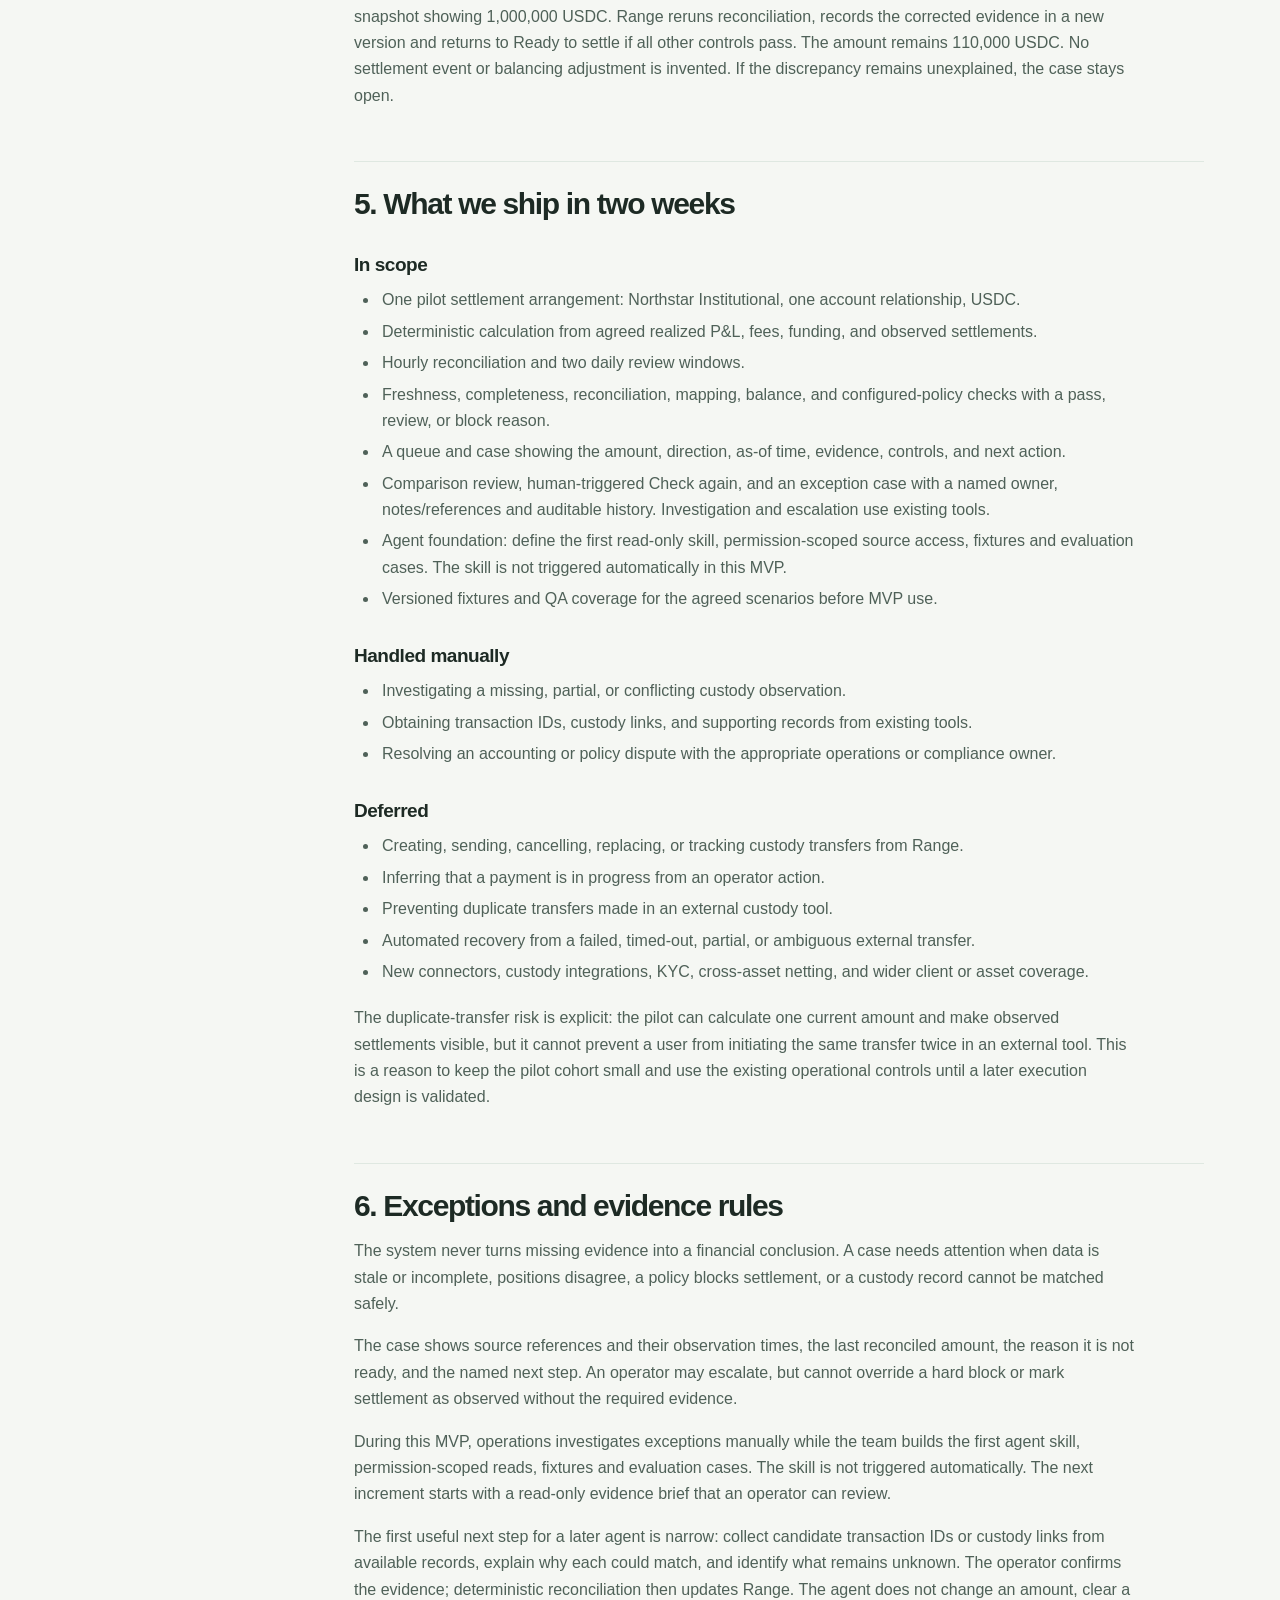
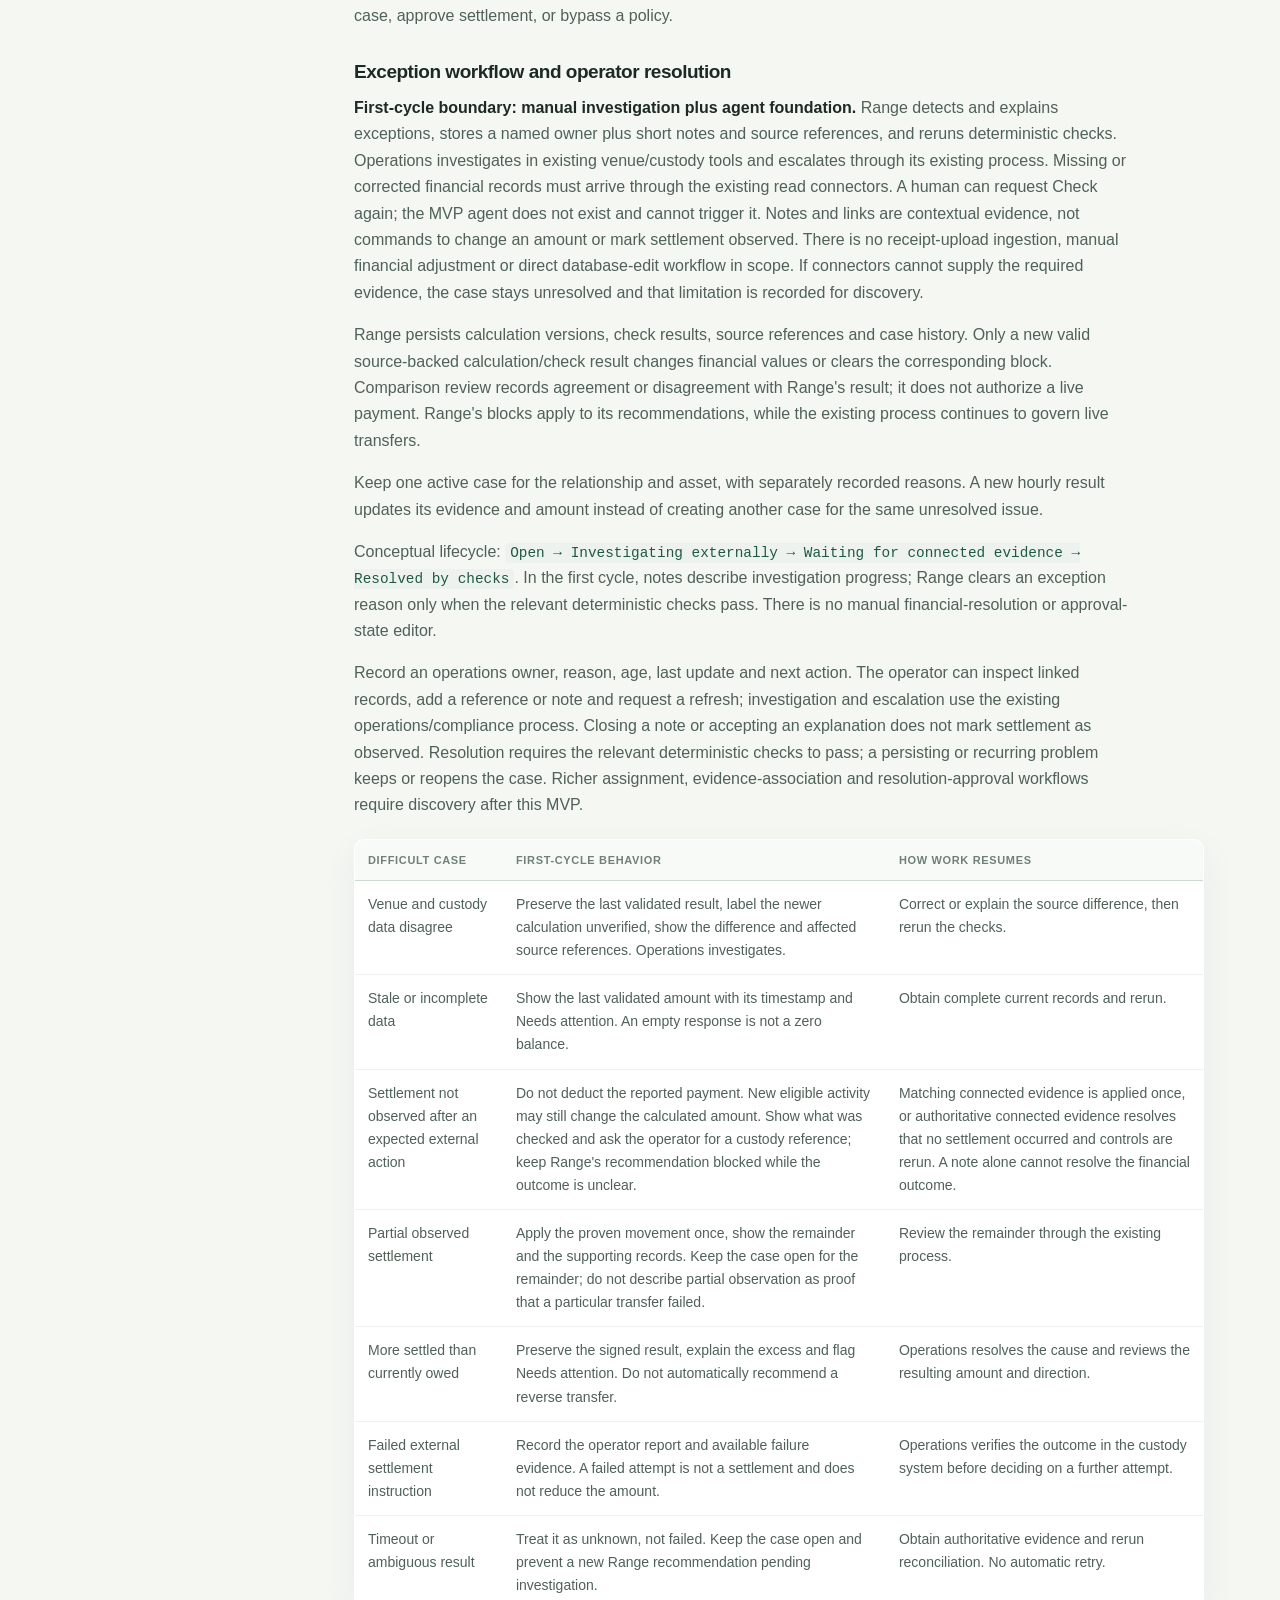
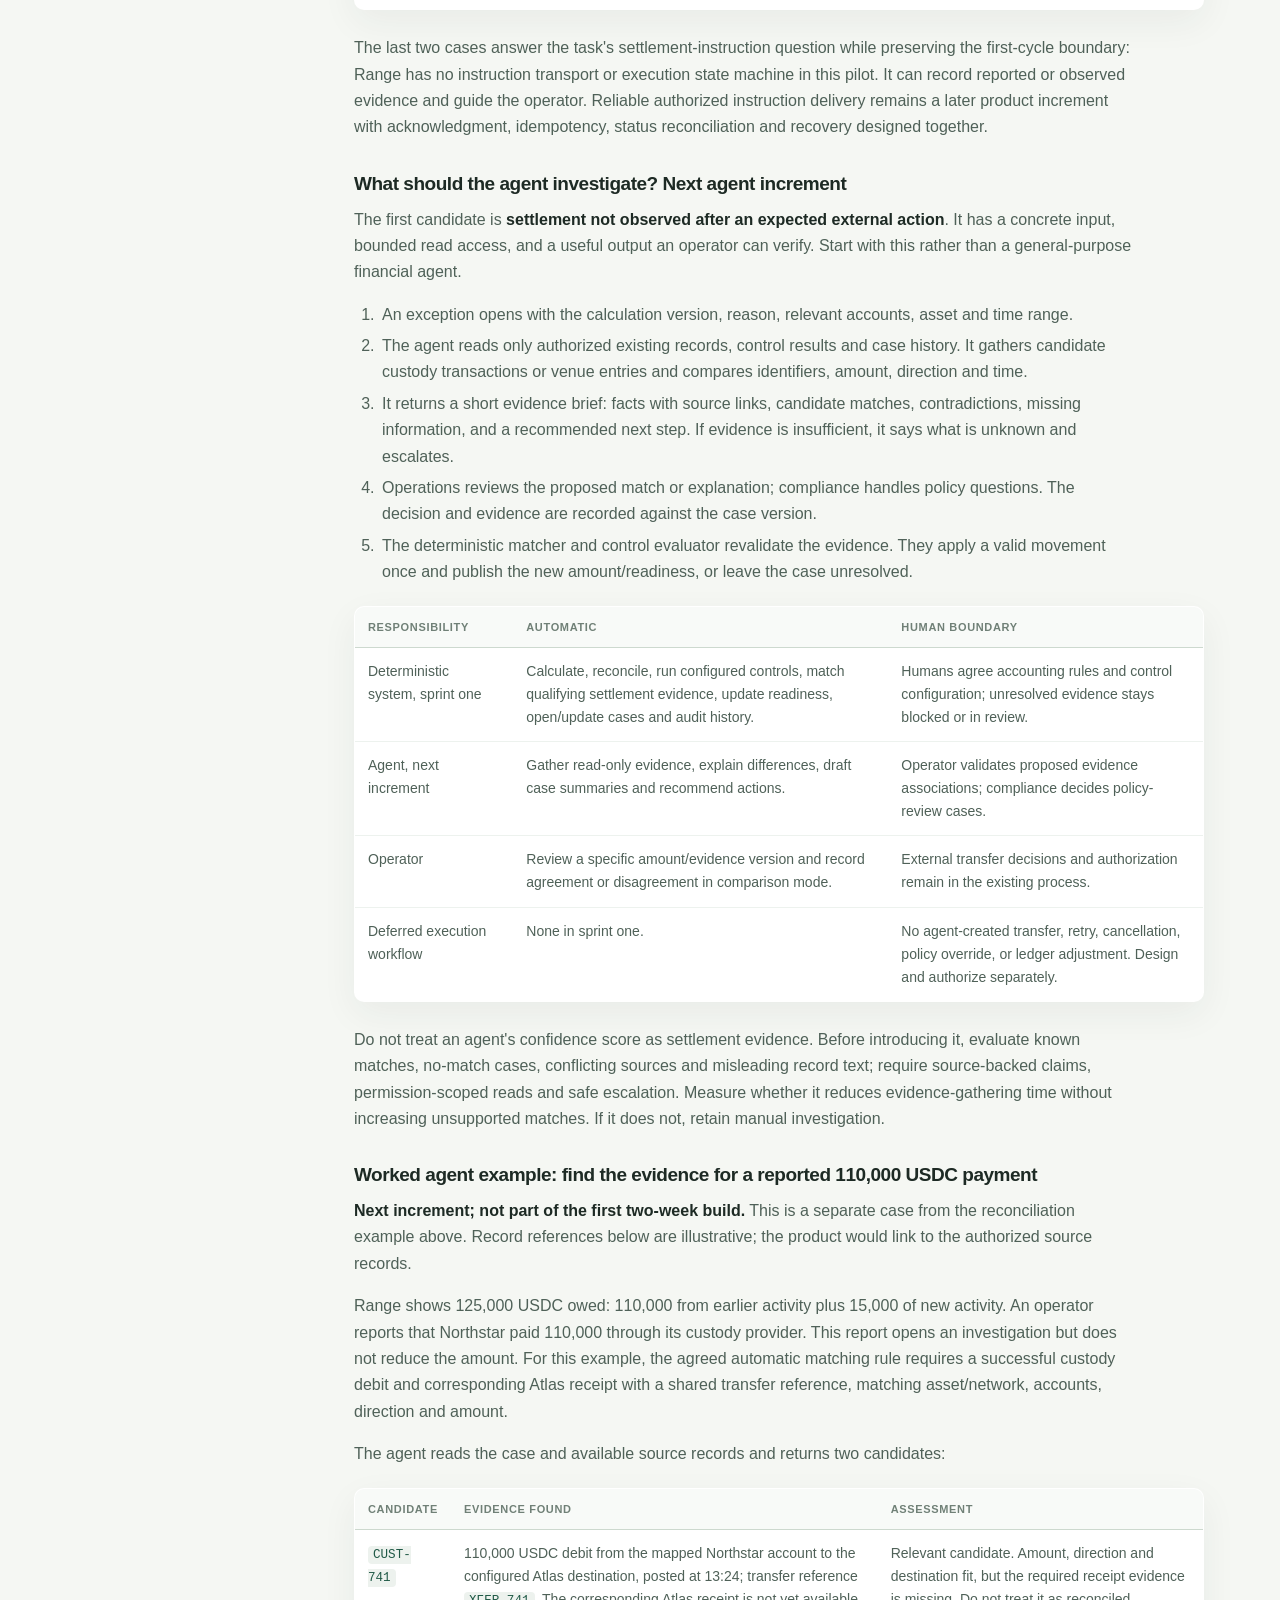
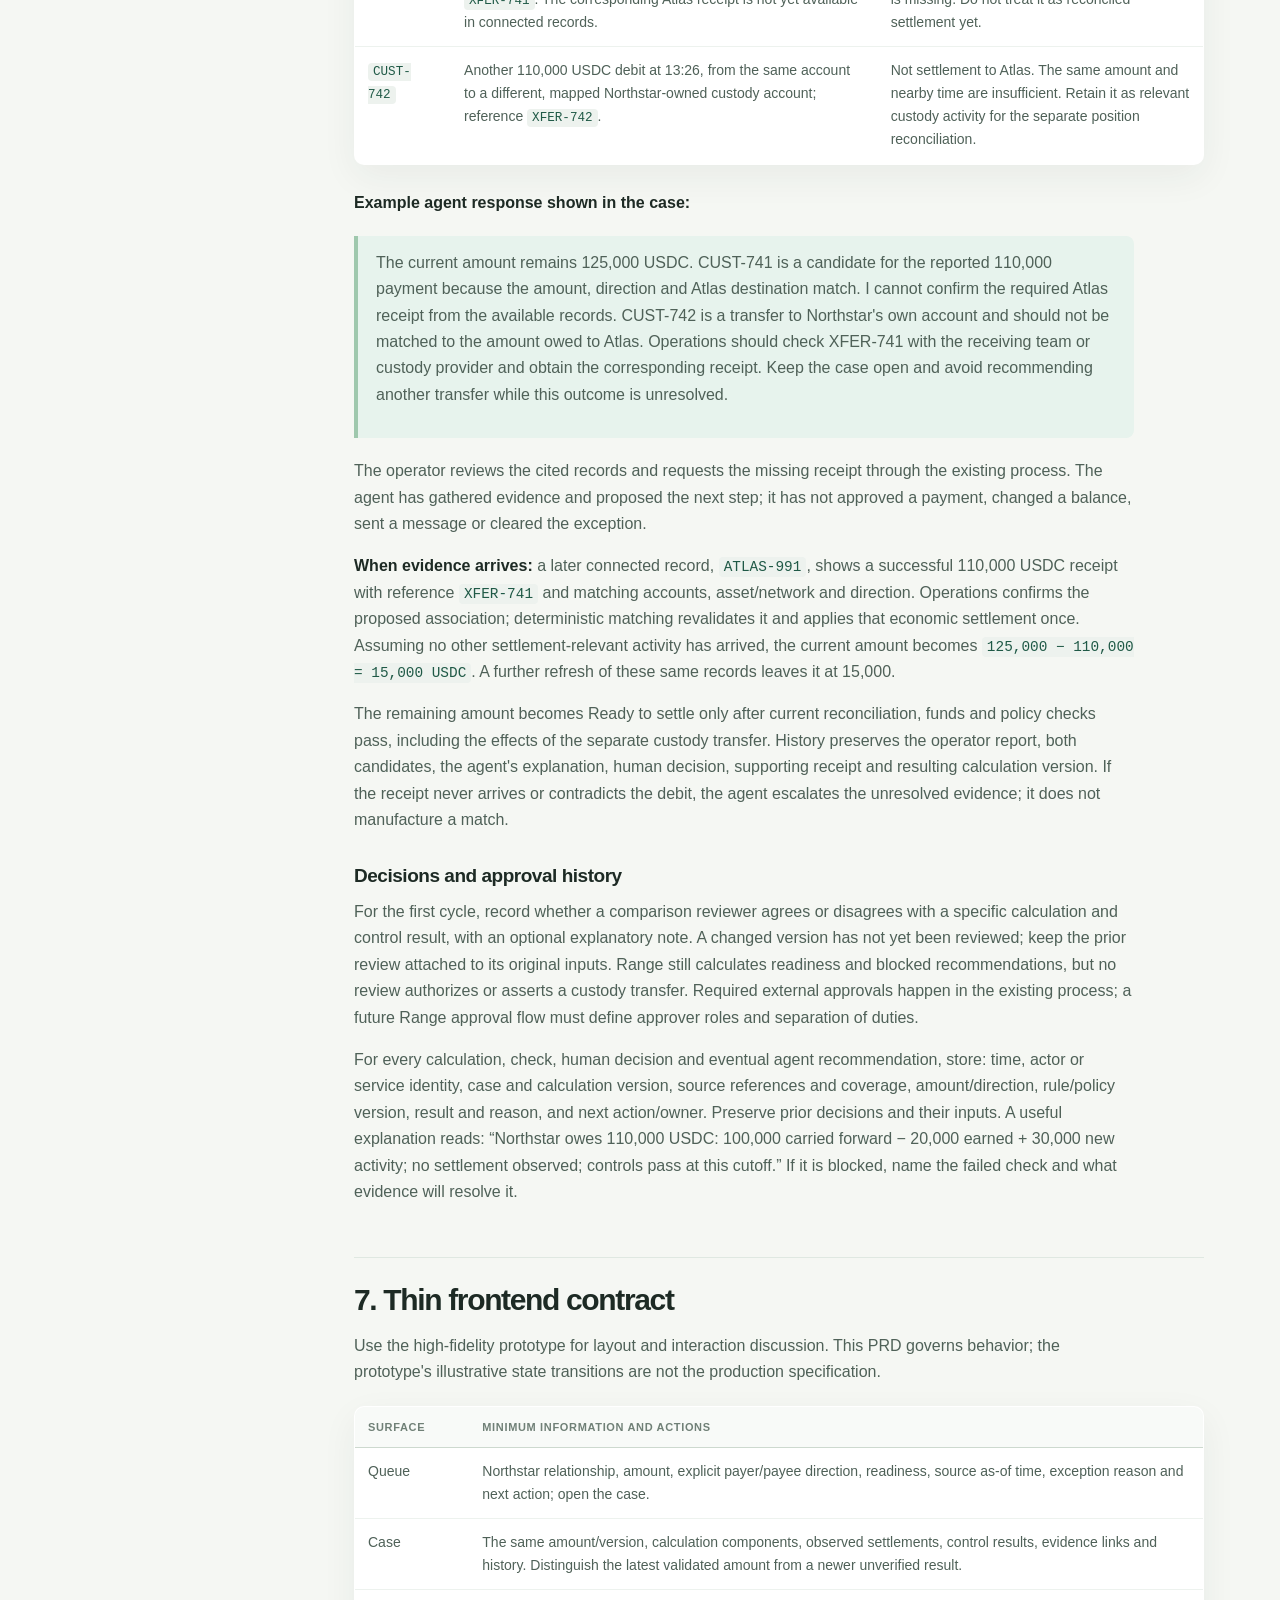
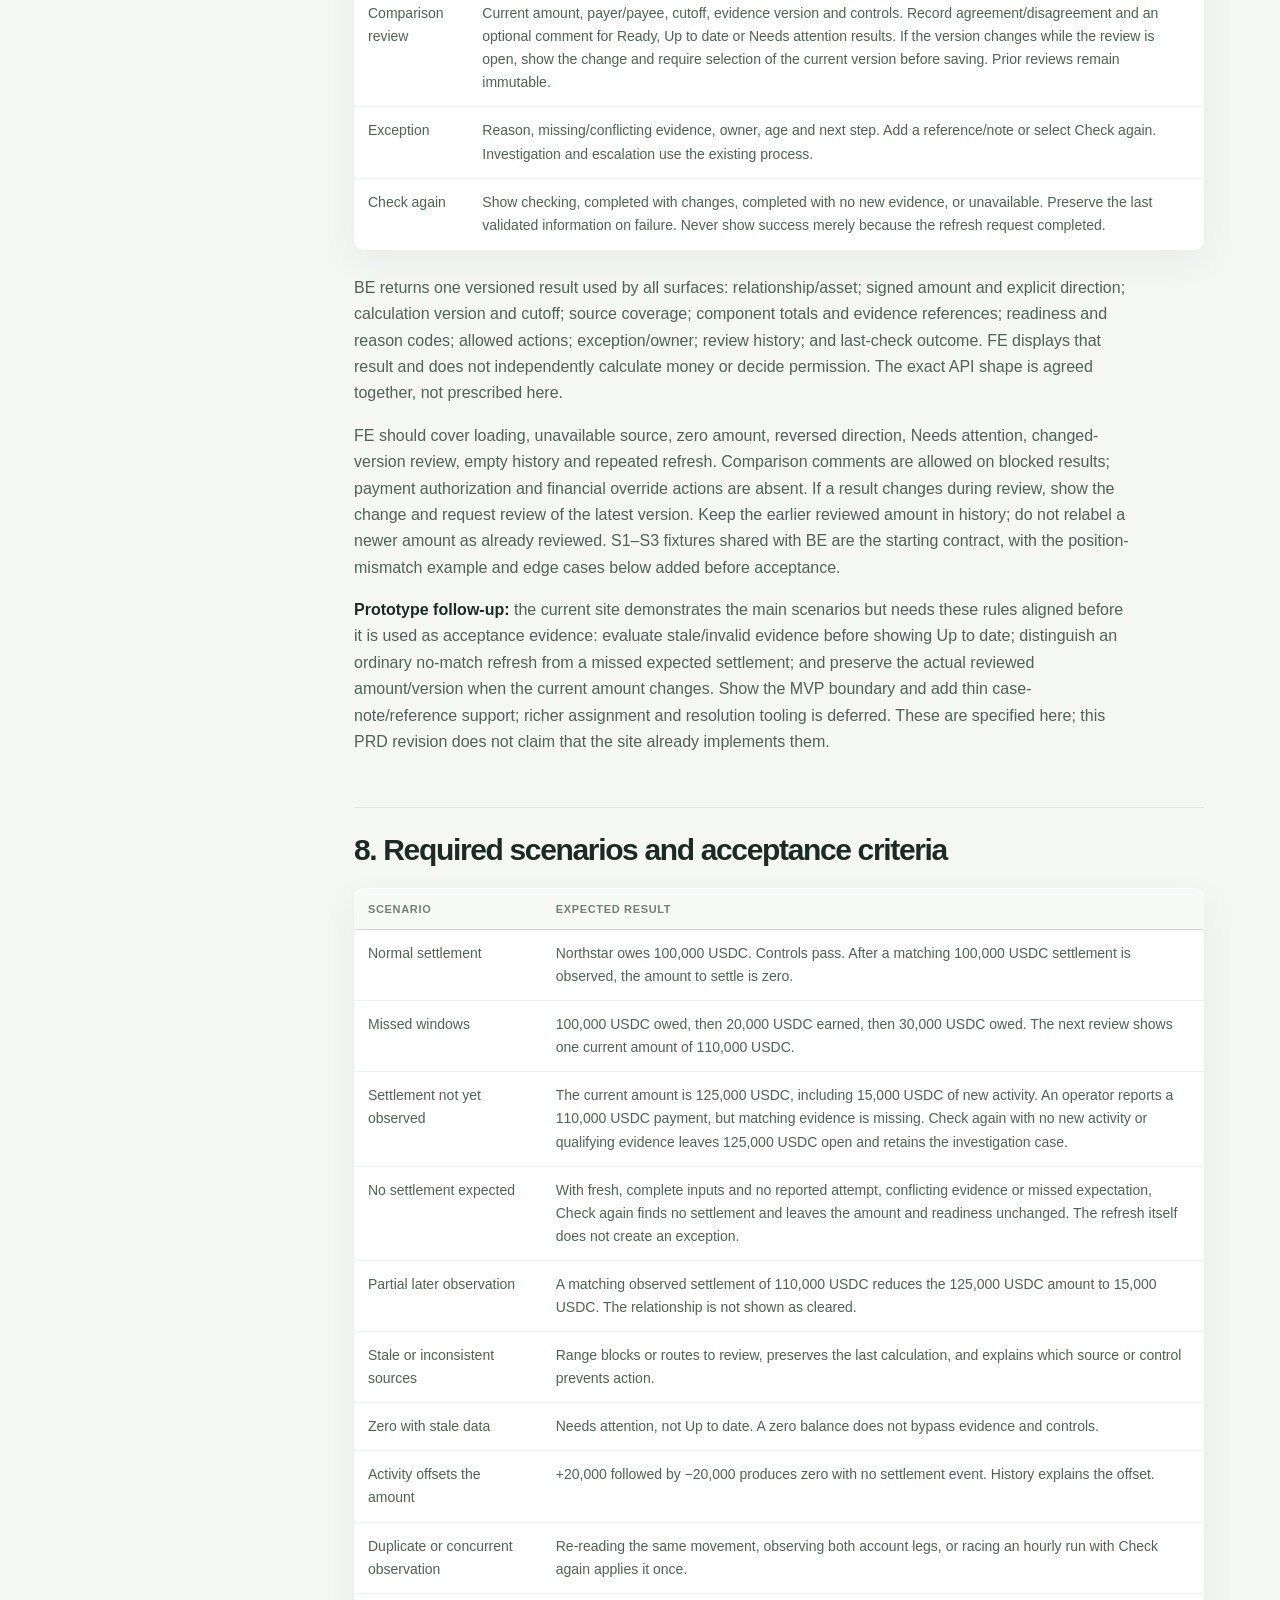
==== commit 3519eb19: "Make settlement calculation example concrete" ====
--- a/engineering-appendix.html
+++ b/engineering-appendix.html
@@ -45,12 +45,13 @@
 <h2 id="3-core-model">3. Core model</h2>
 <h3 id="amount-to-settle-the-backend-calculation-contract">Amount to
 settle: the backend calculation contract</h3>
-<p>Calculate separately for each institution, venue/custody account
-relationship, and asset. The amount is a net settlement obligation, not
-the gross custody balance or the value of the mirrored margin account.
-The last successfully settled position supplied by the existing system
-anchors the calculation; its balance must not simply be added as an
-amount owed.</p>
+<p>For this pilot, calculate Northstar Institutional's USDC
+relationship. The same contract can later apply to each institution,
+venue/custody account relationship, and asset. The amount is a net
+settlement obligation, not the gross custody balance or the value of the
+mirrored margin account. The last successfully settled position supplied
+by the existing system anchors the calculation; its balance must not
+simply be added as an amount owed.</p>
 <p>For the pilot, agree a baseline time <code>t0</code> and an opening
 unsettled amount <code>A0</code>. After a fully reconciled settlement,
 <code>A0 = 0</code>; onboarding with an existing remainder requires an
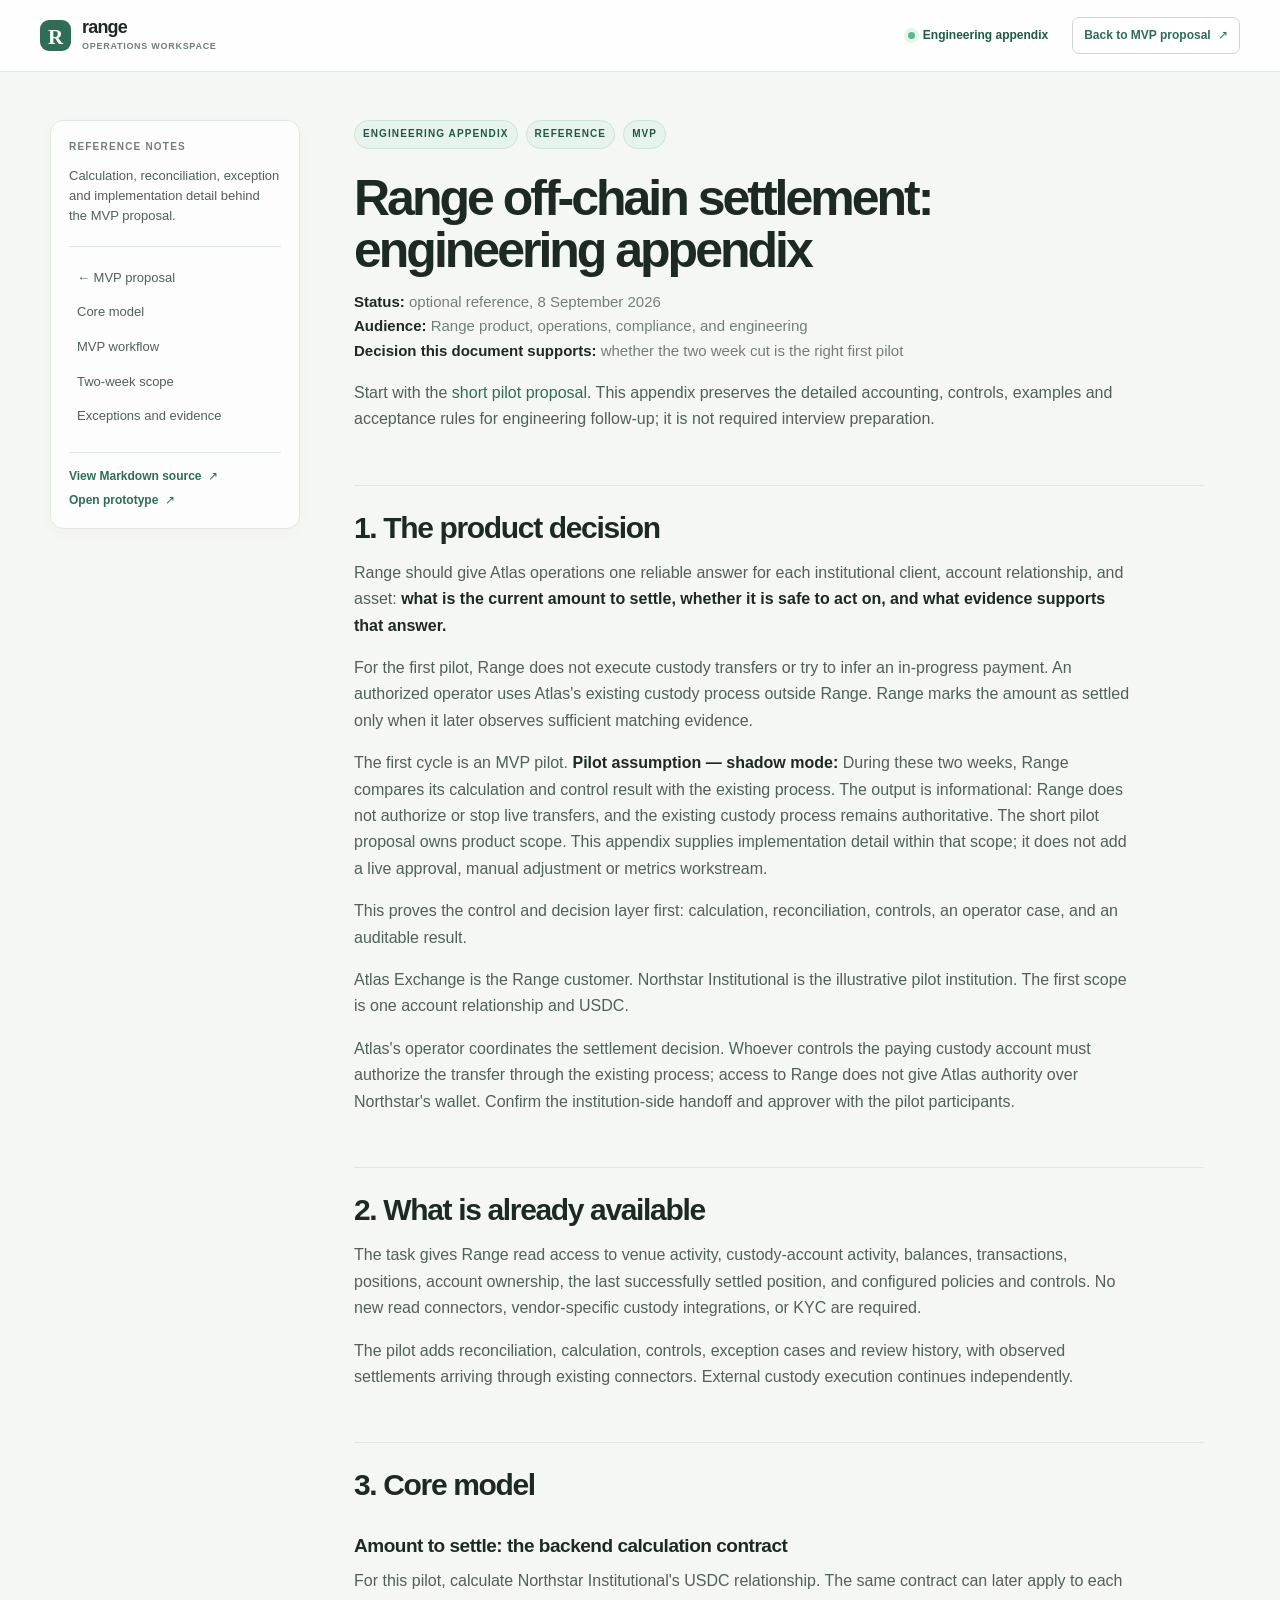
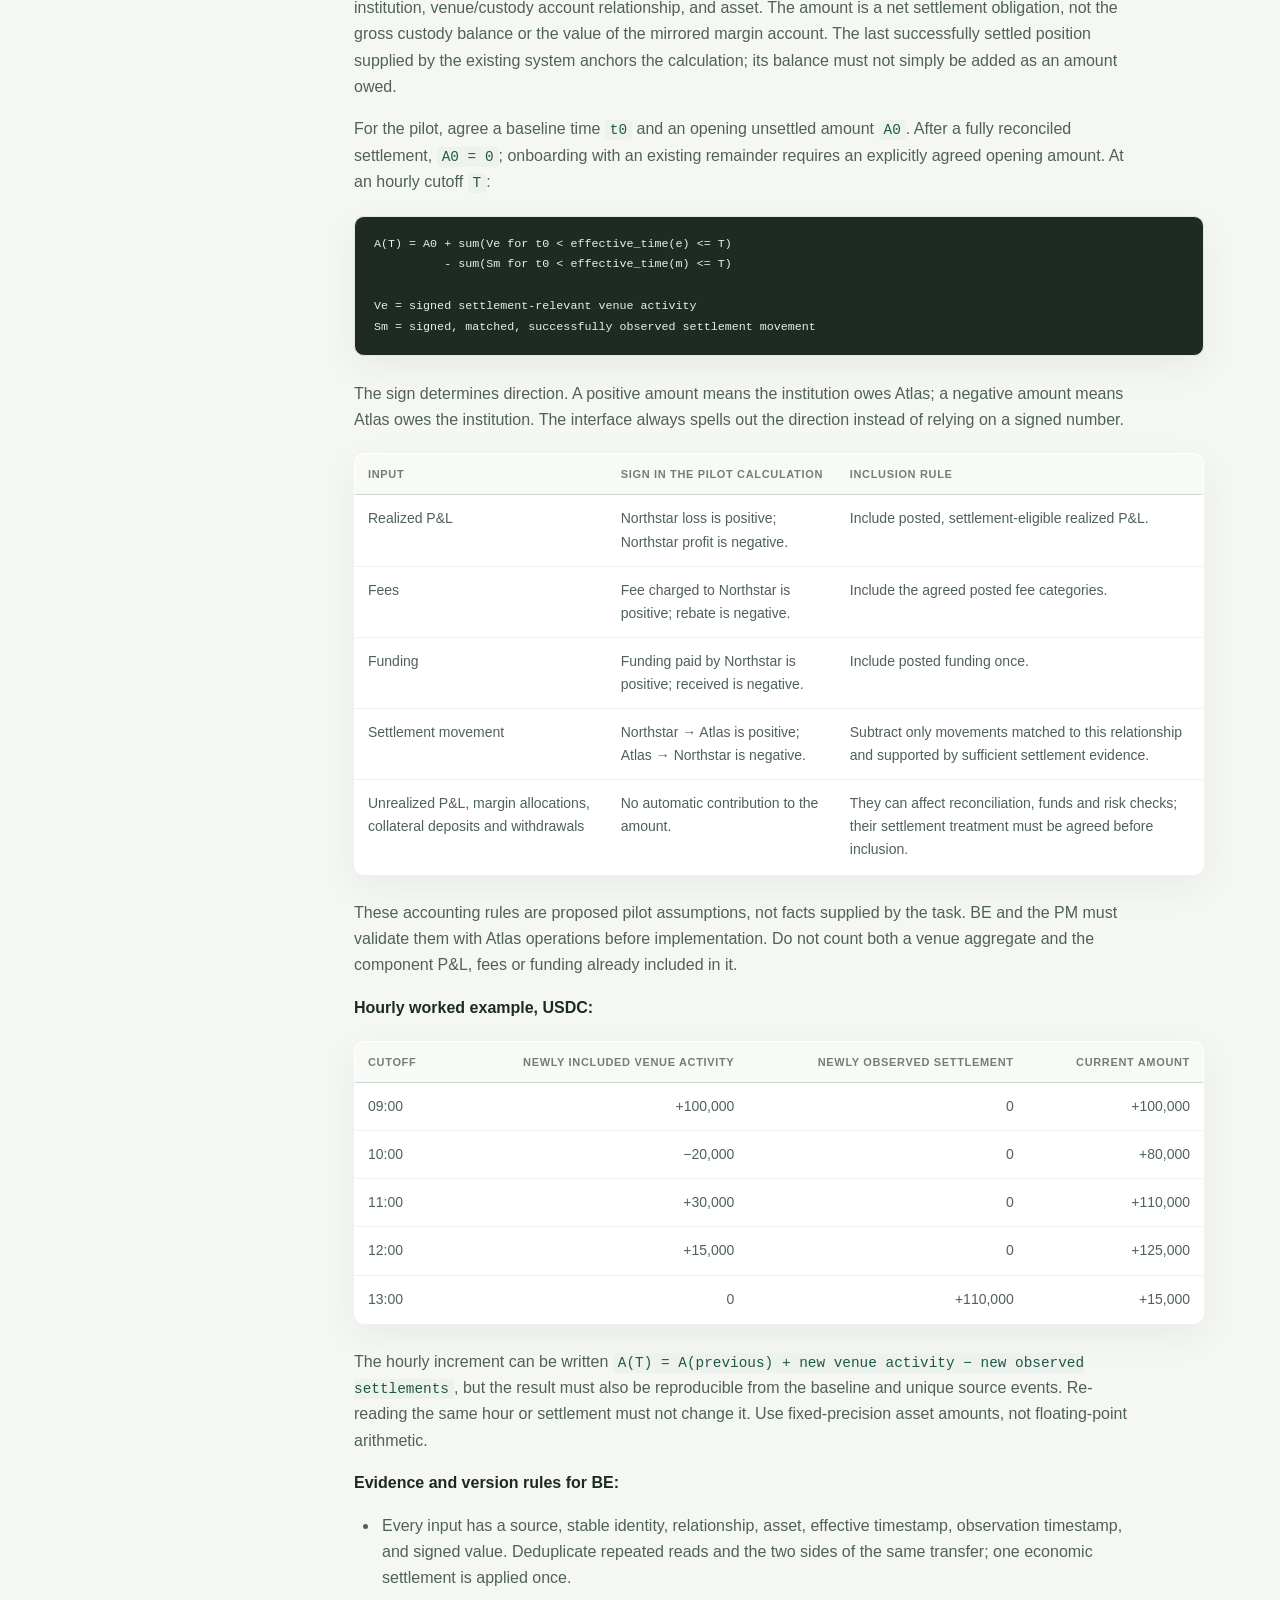
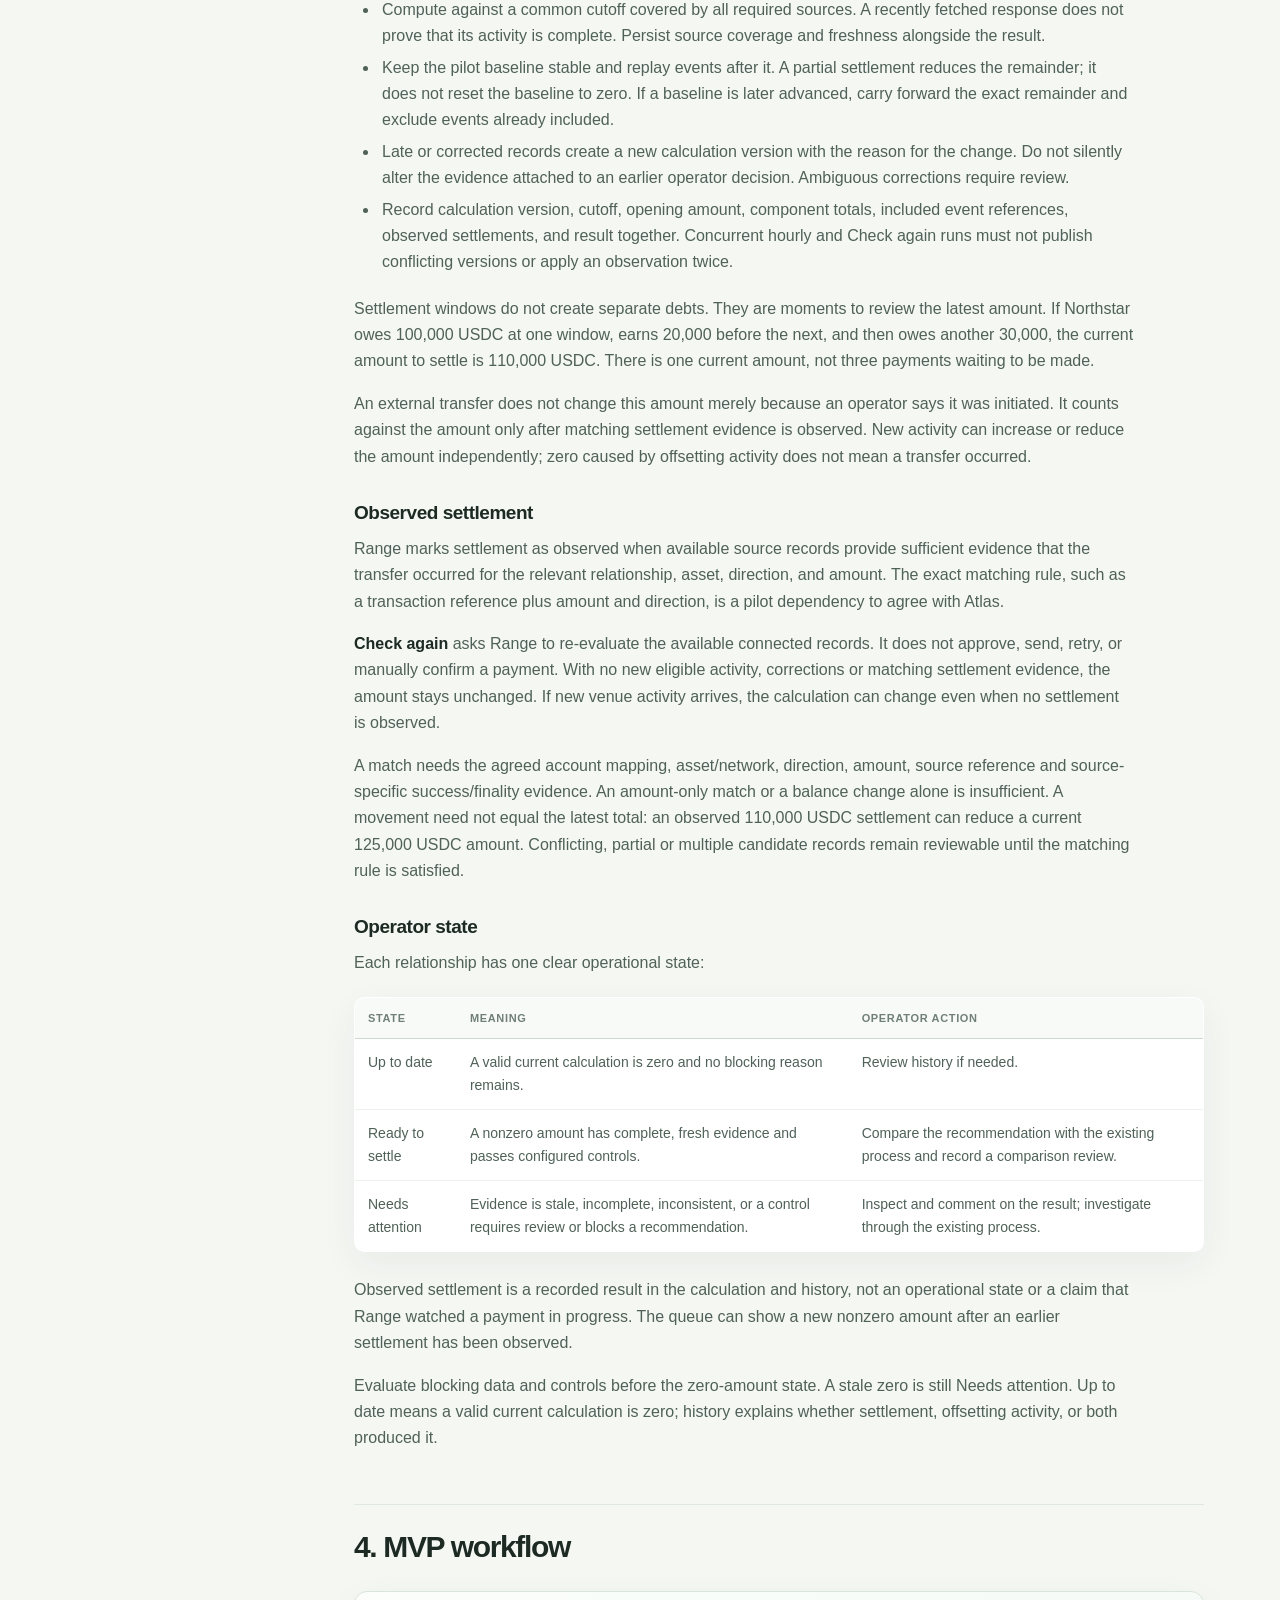
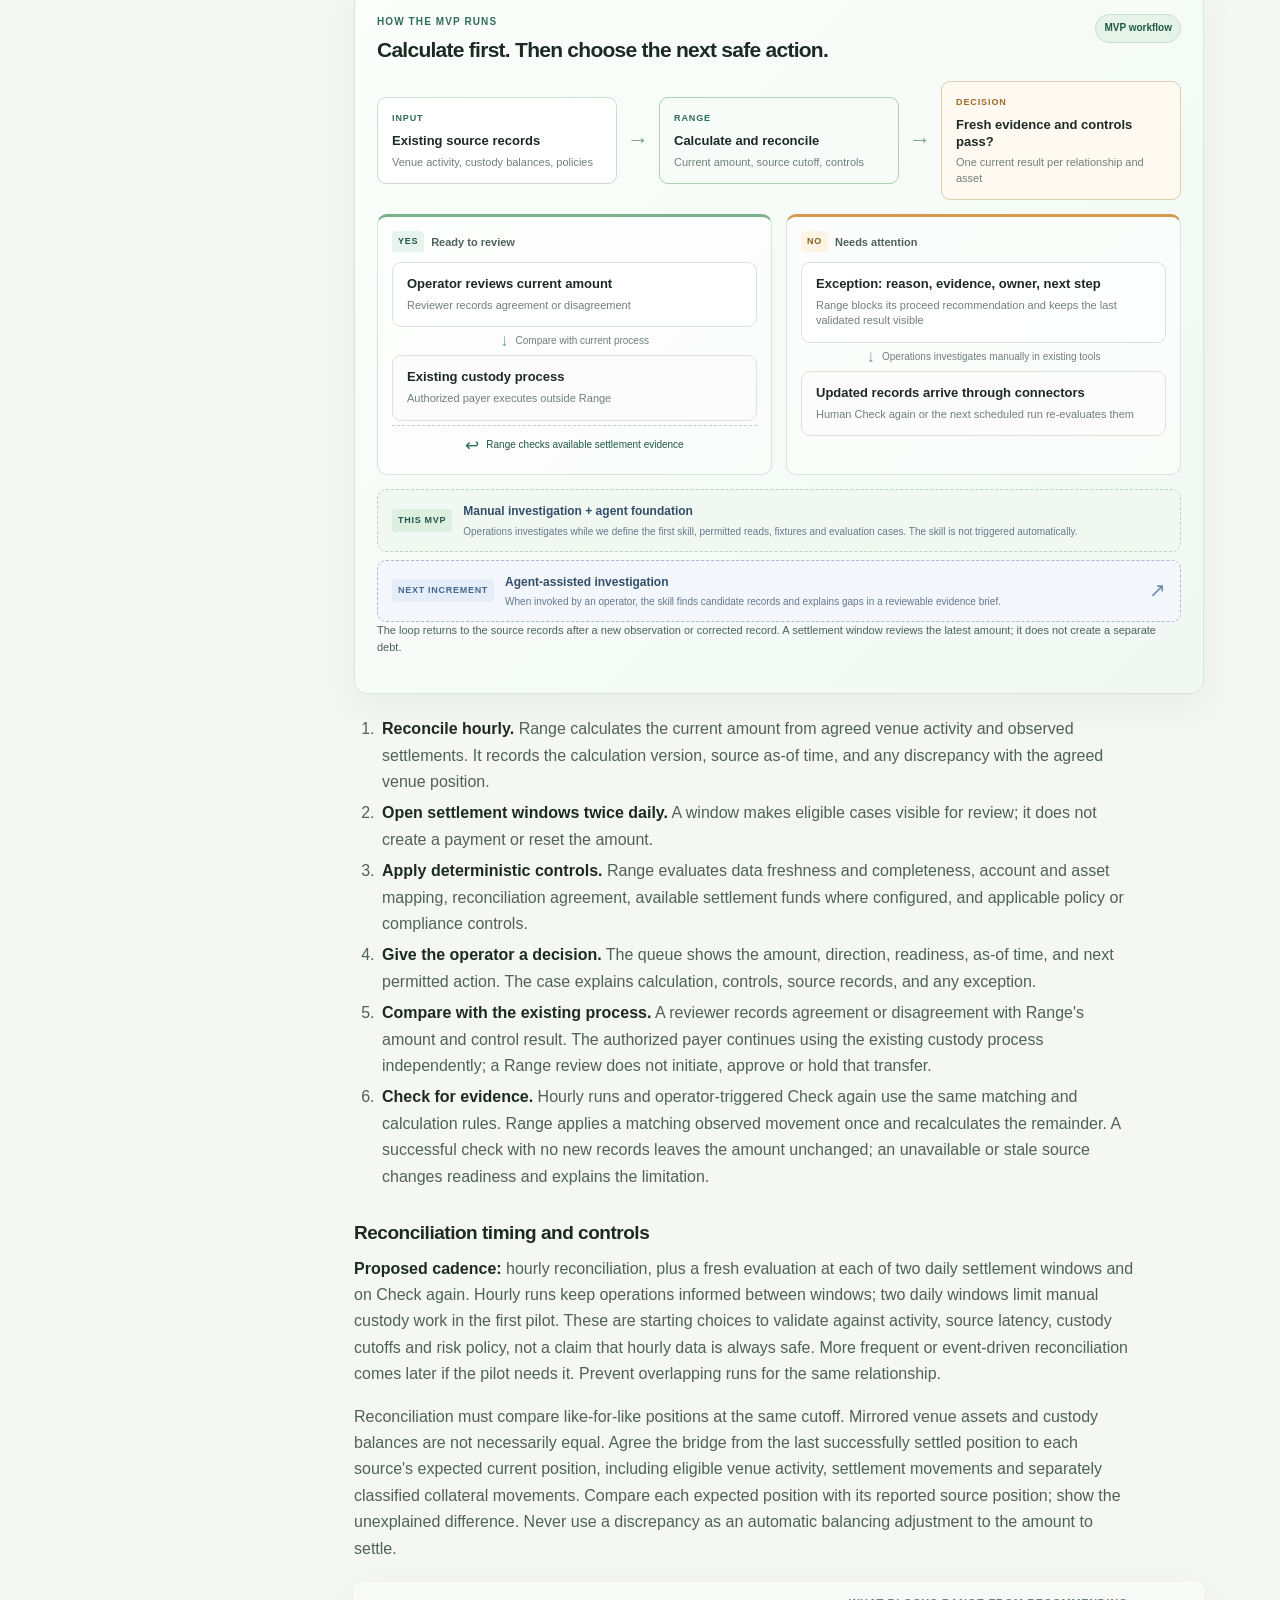
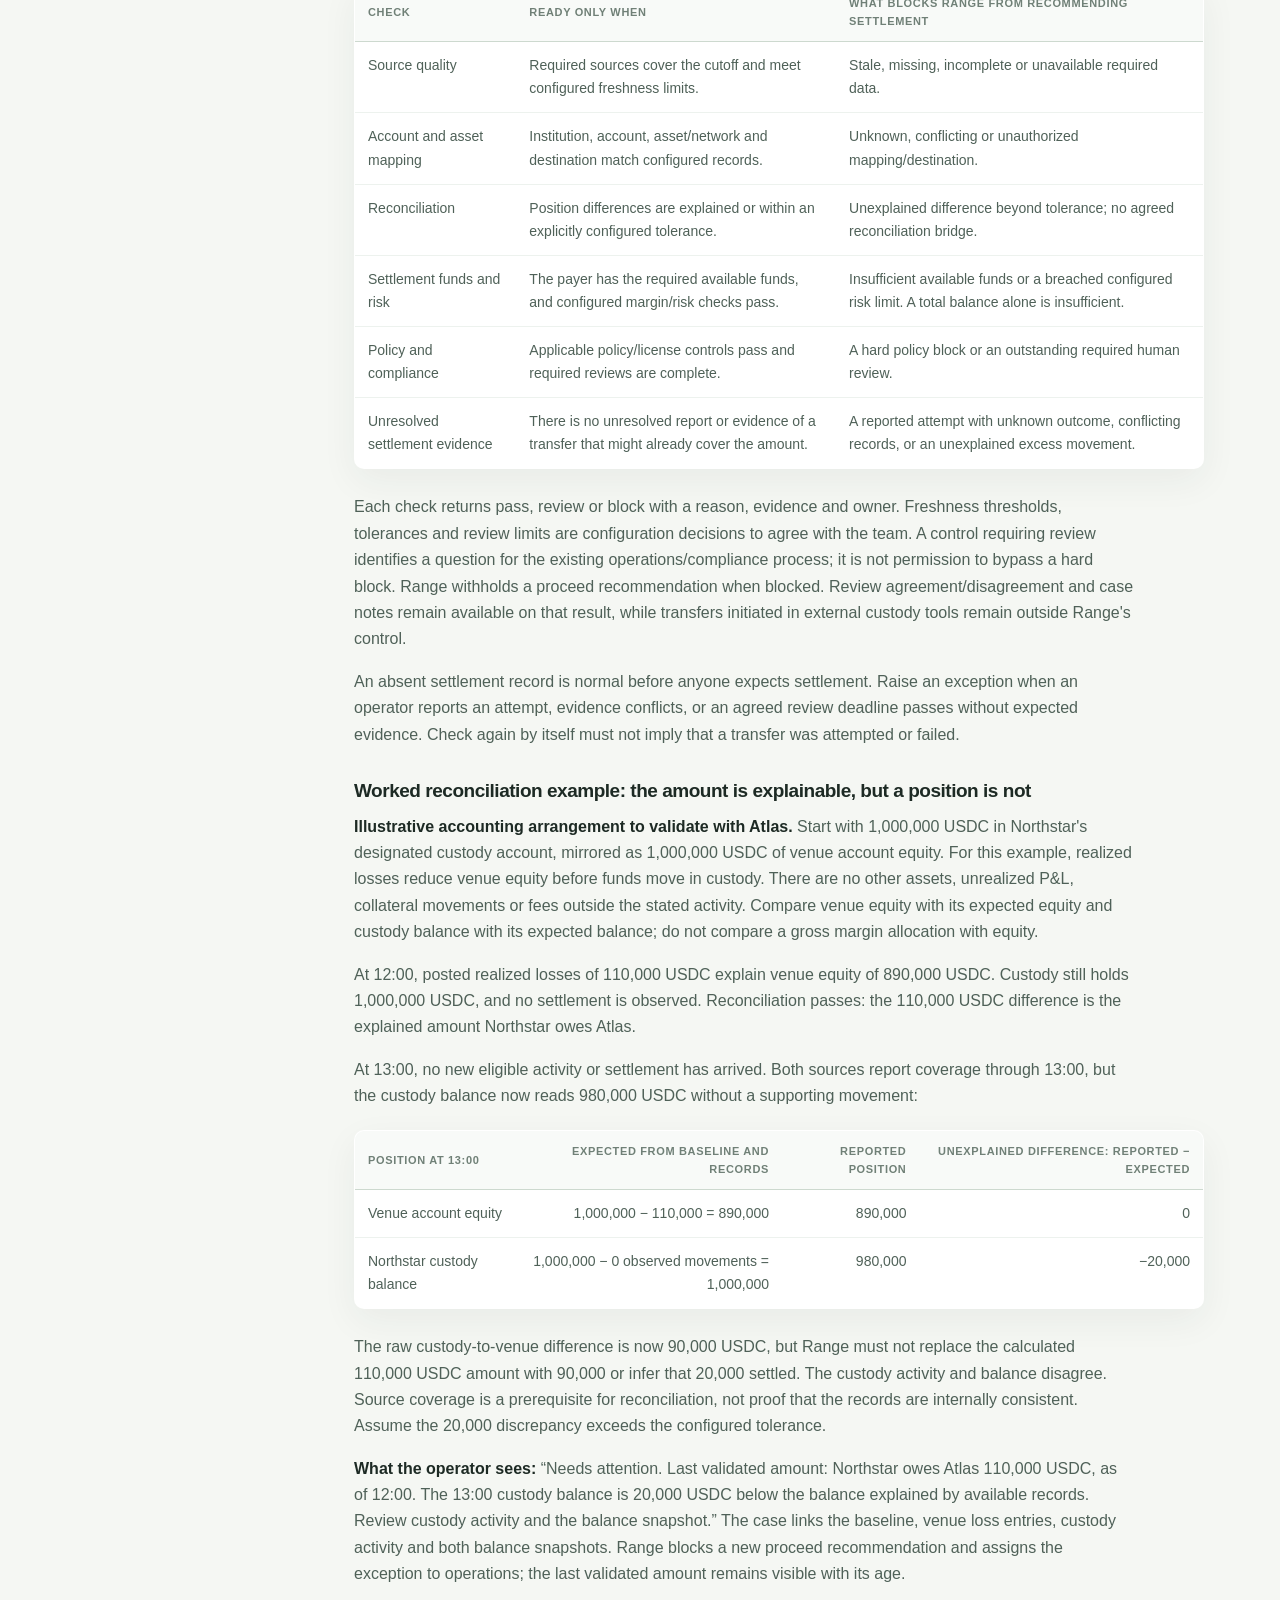
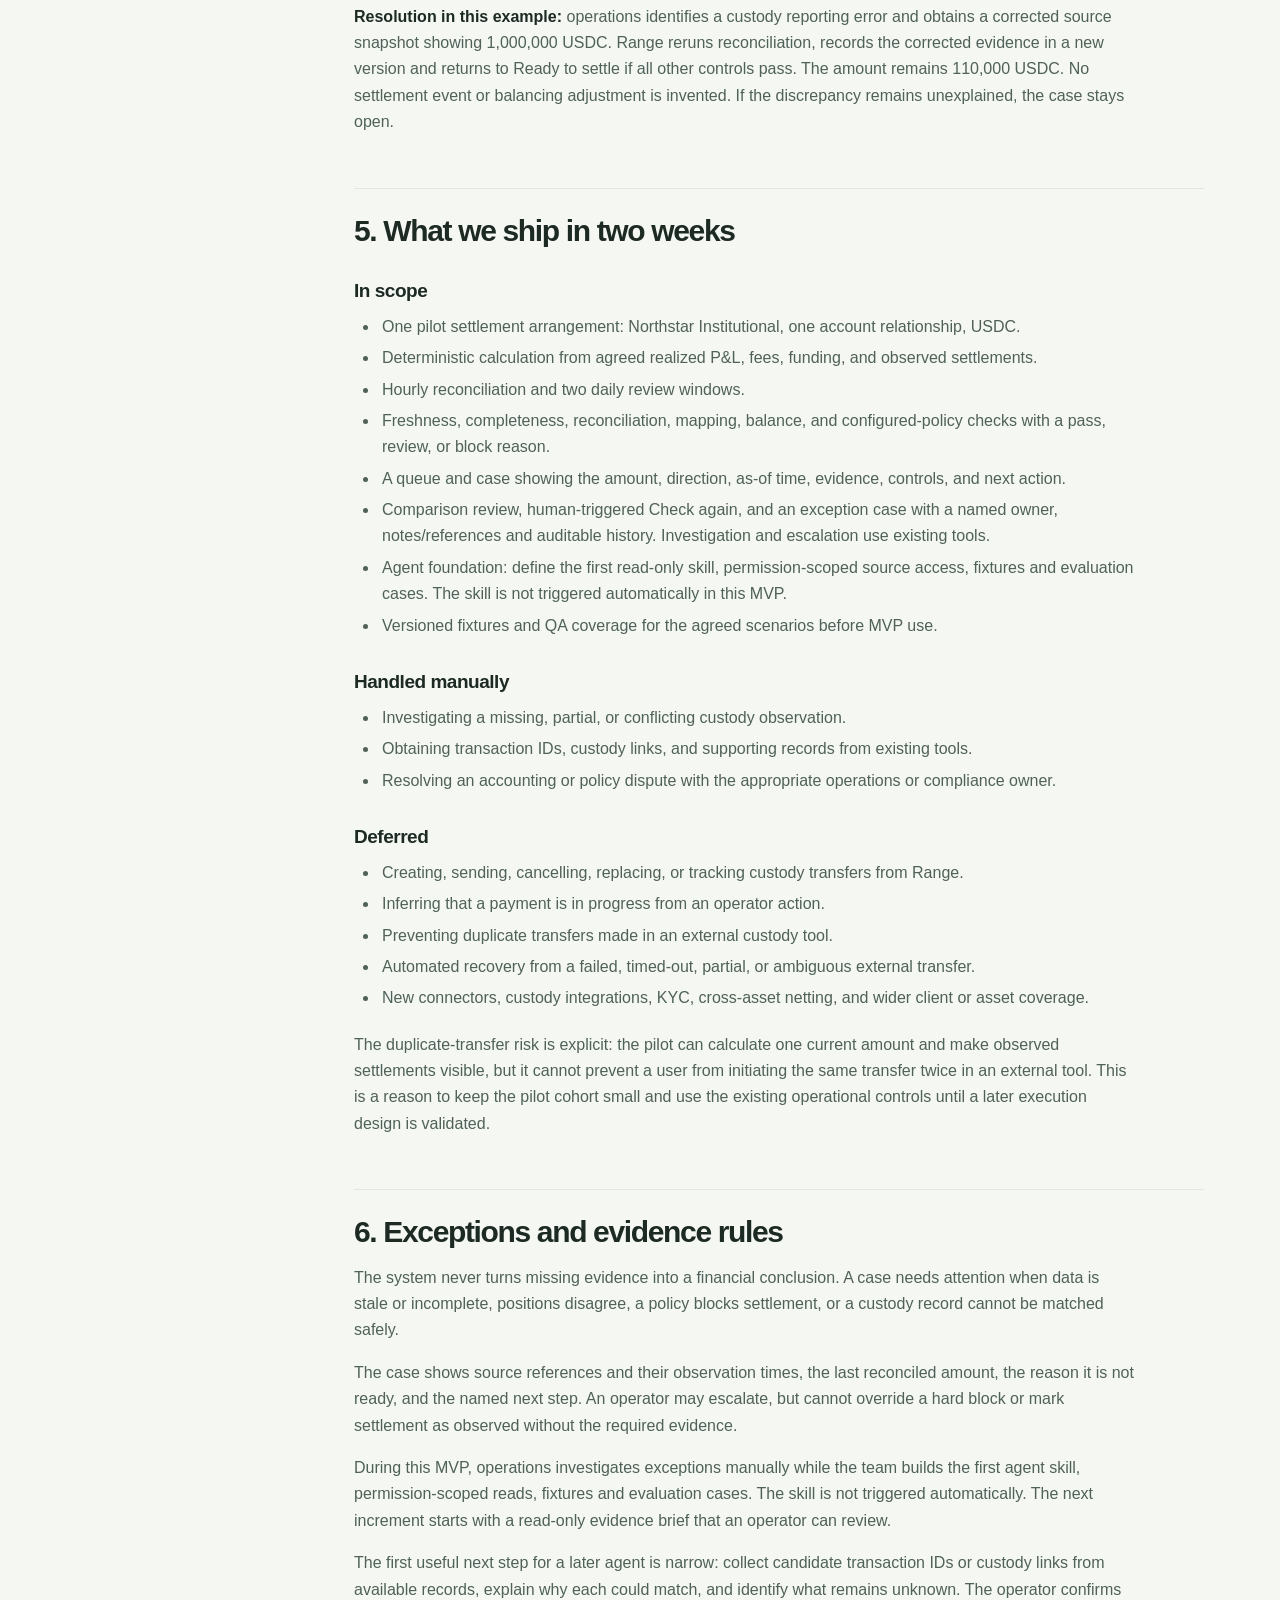
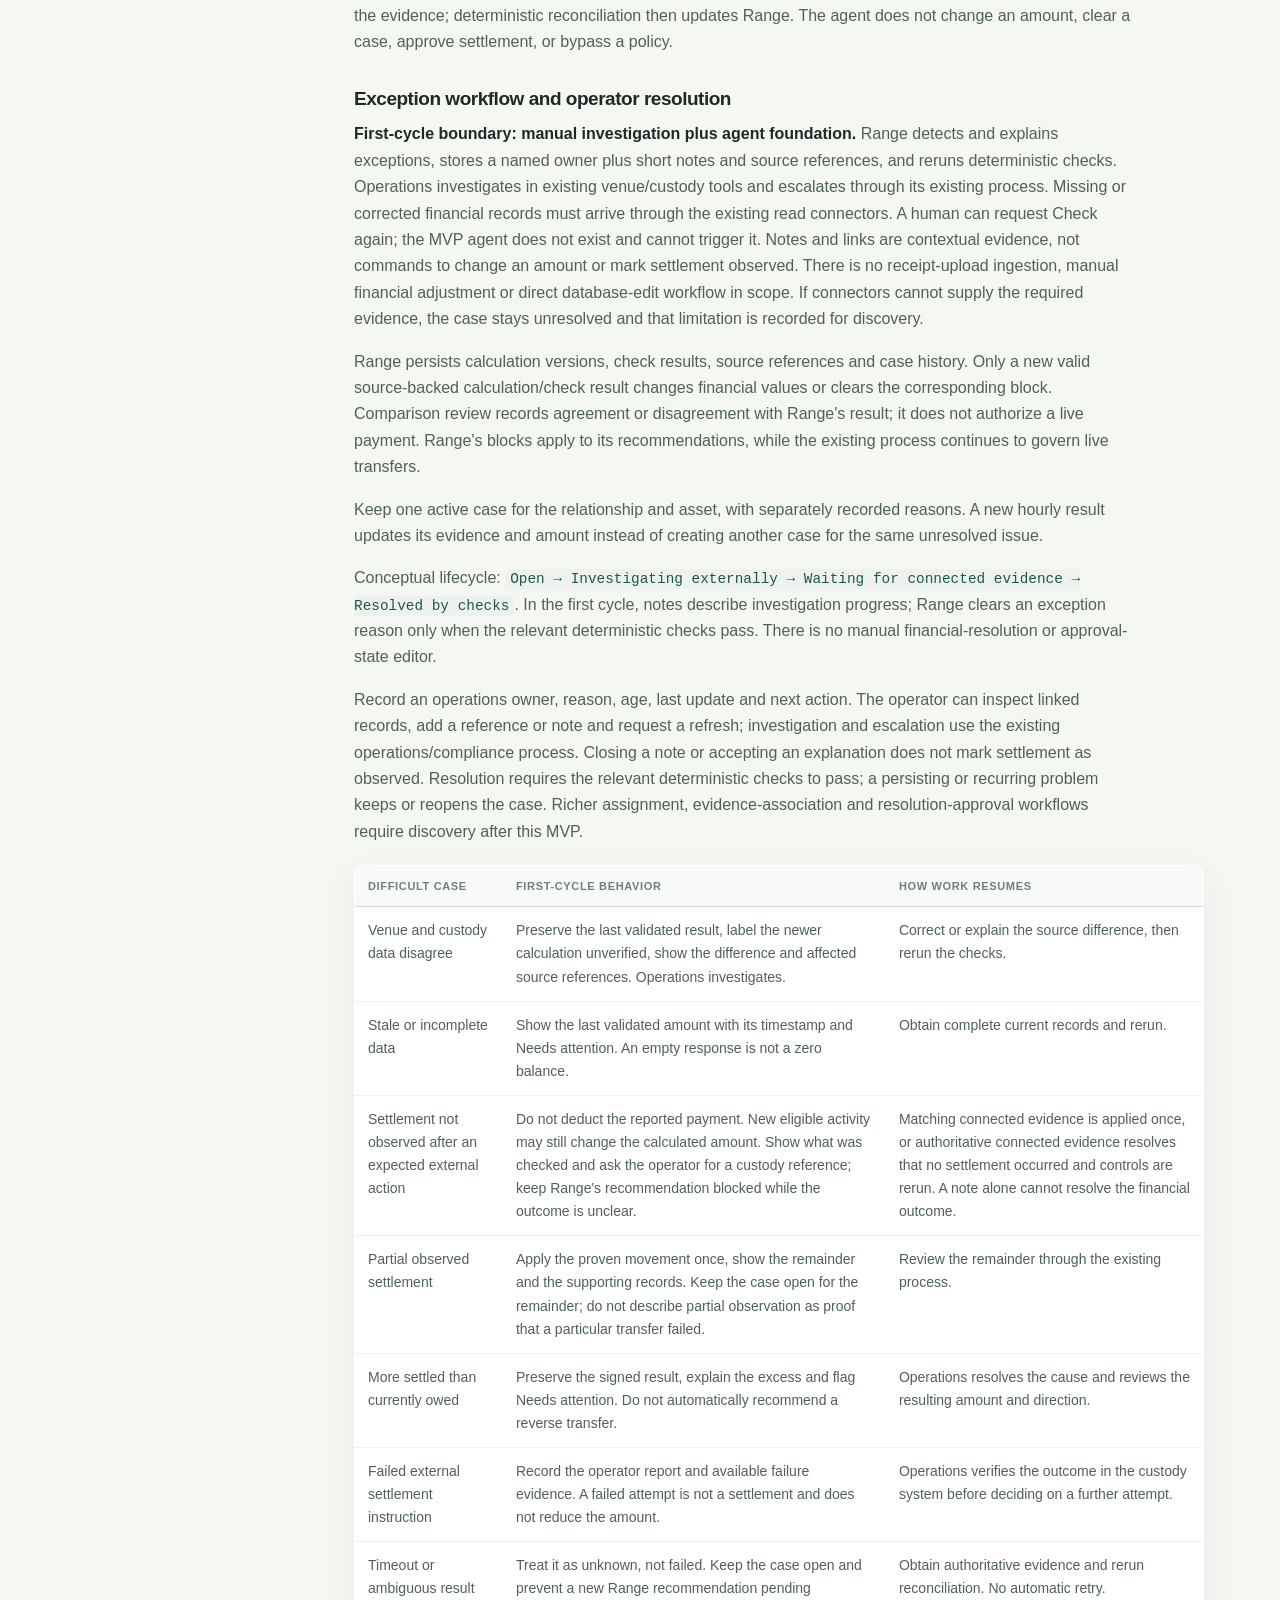
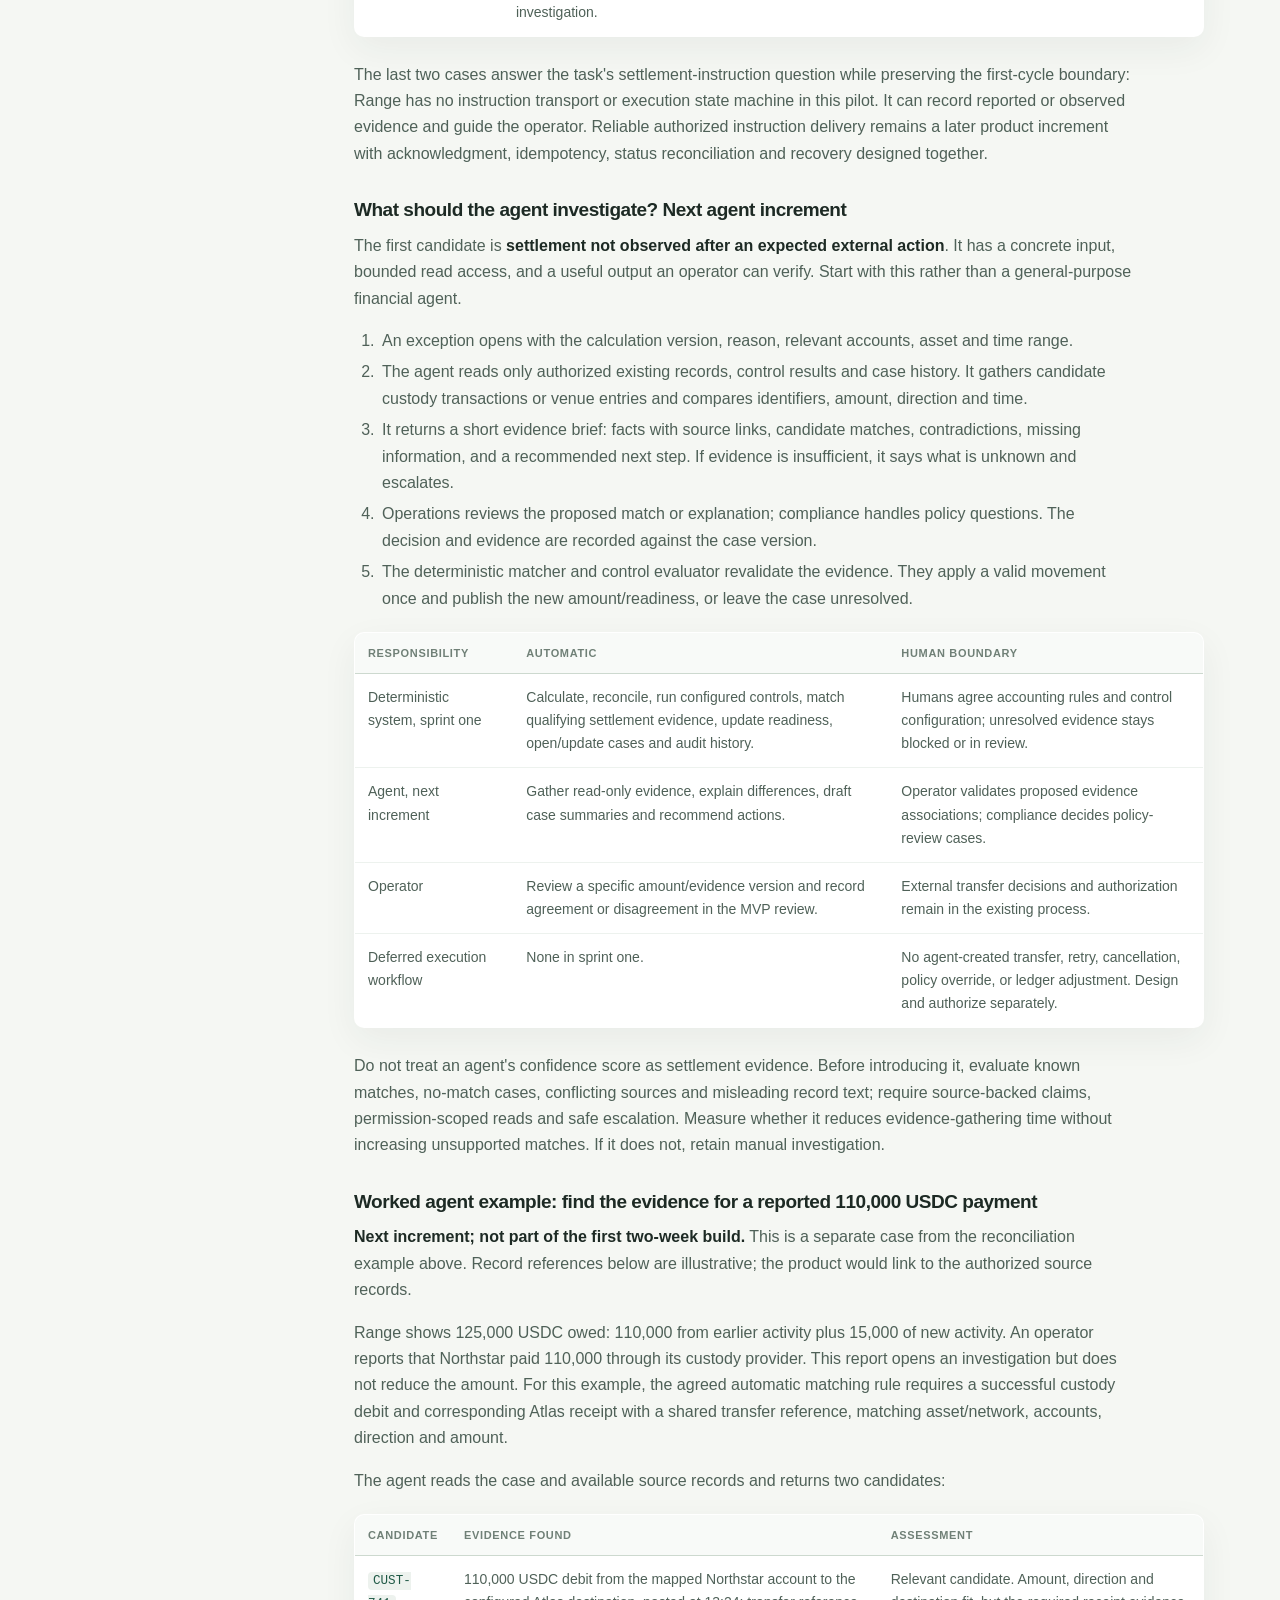
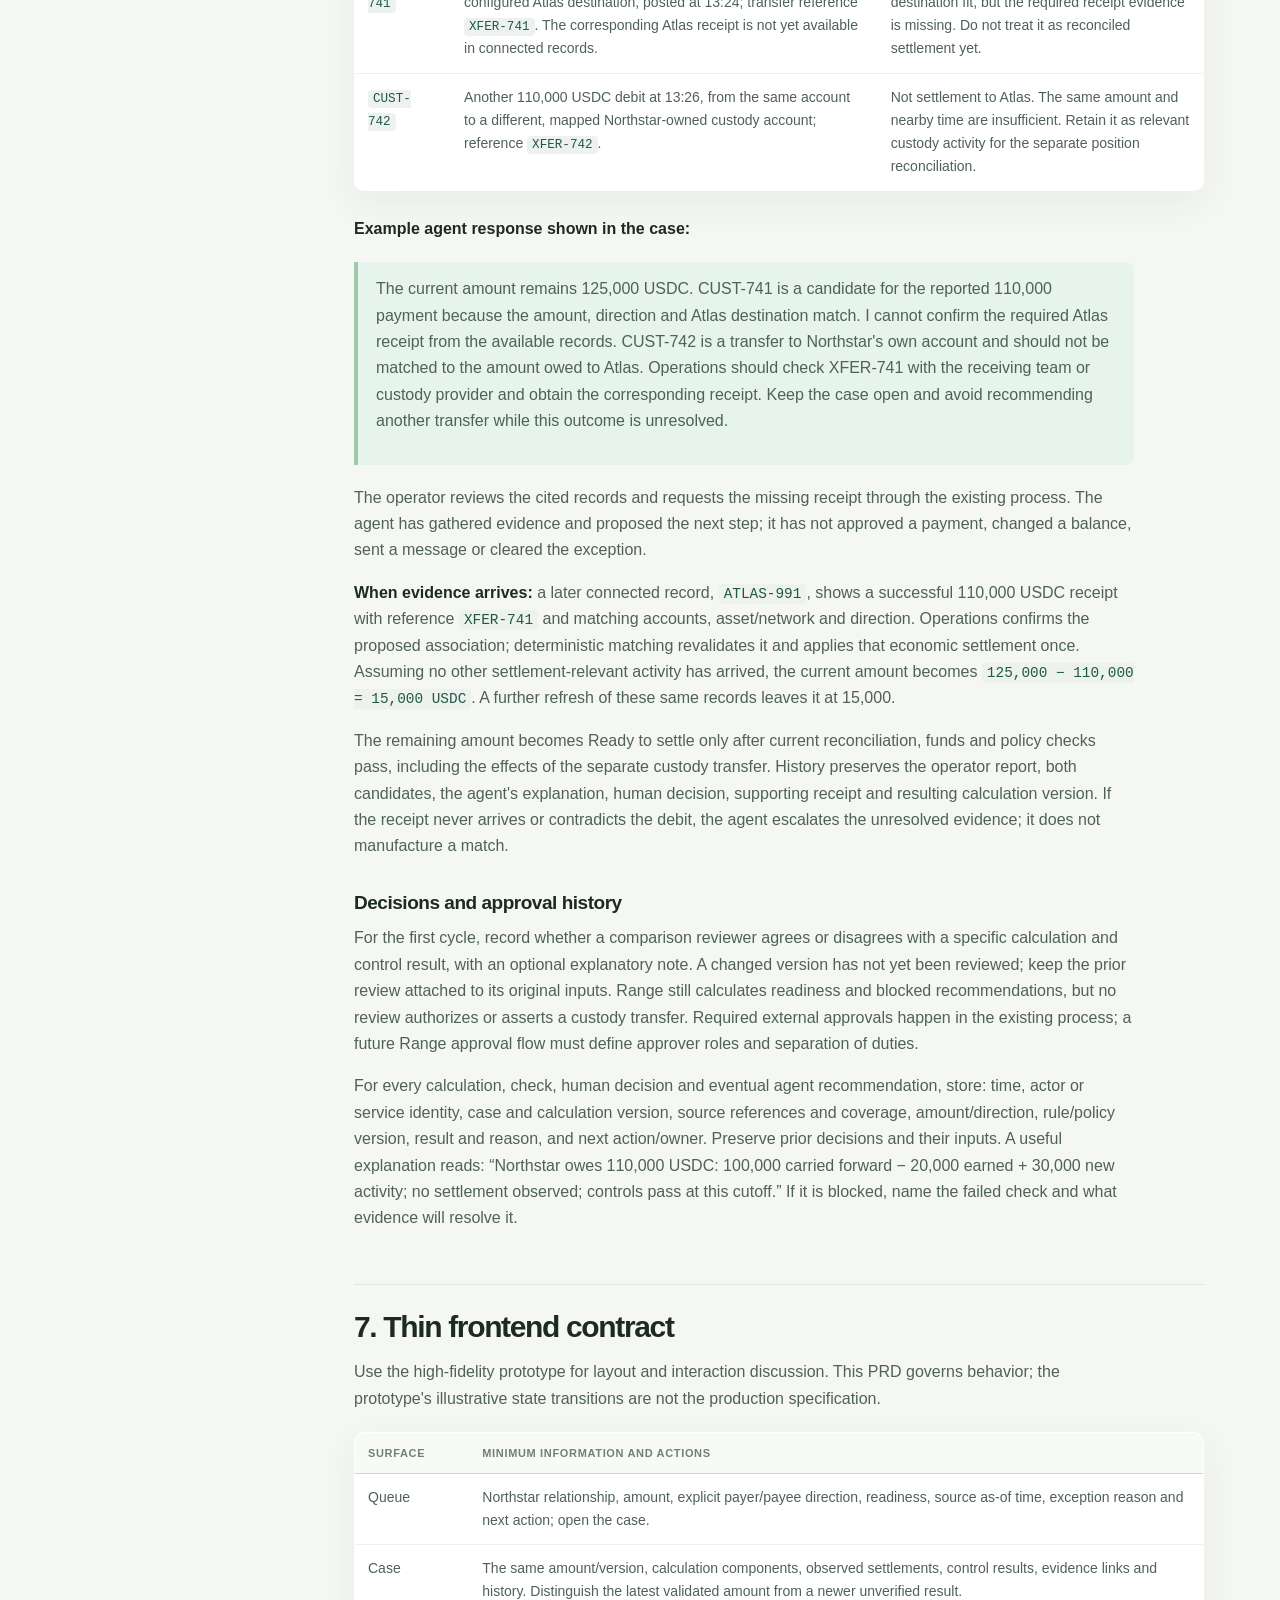
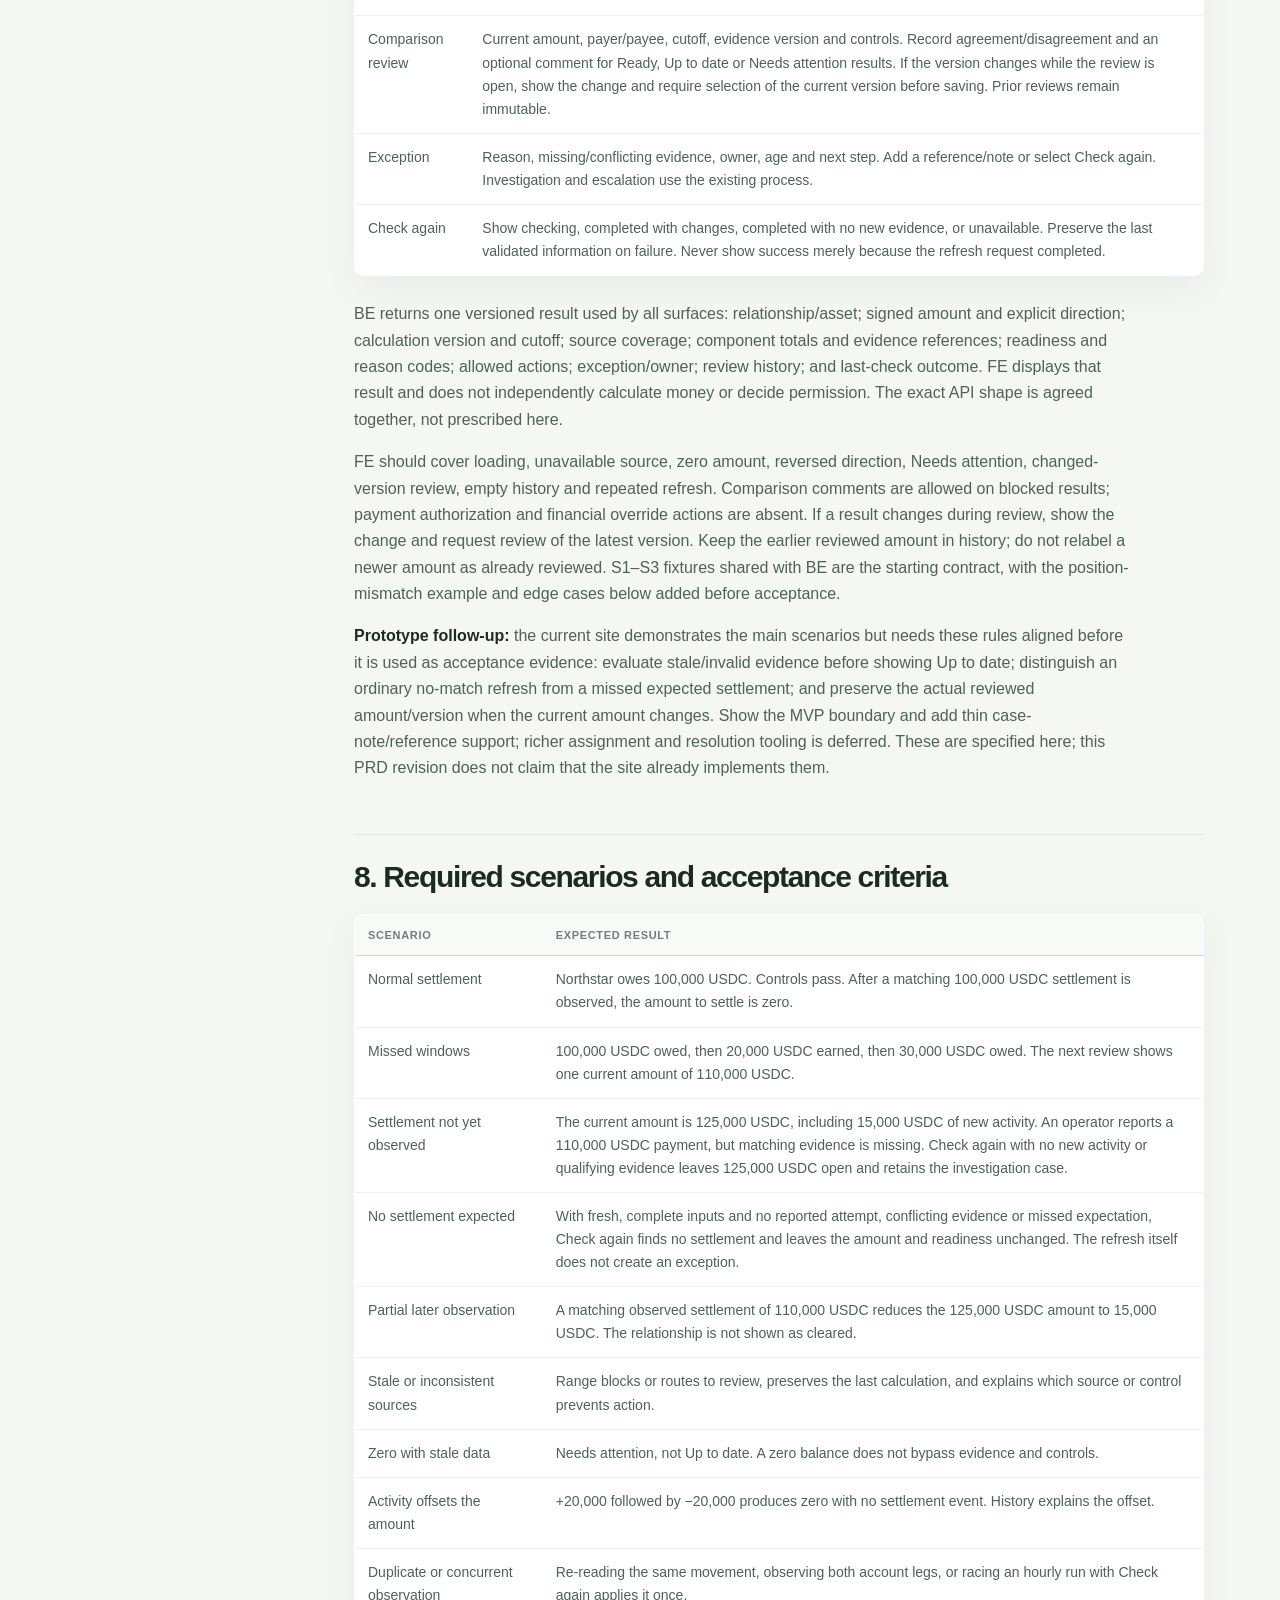
==== commit 6a48f082: "Define shadow mode once in MVP proposal" ====
--- a/engineering-appendix.html
+++ b/engineering-appendix.html
@@ -18,11 +18,14 @@
 to infer an in-progress payment. An authorized operator uses Atlas's
 existing custody process outside Range. Range marks the amount as
 settled only when it later observes sufficient matching evidence.</p>
-<p>The first cycle is an MVP pilot: Range's recommendations are compared
-with the existing process and do not authorize or stop live transfers.
-The short pilot proposal owns product scope. This appendix supplies
-implementation detail within that scope; it does not add a live
-approval, manual adjustment or metrics workstream.</p>
+<p>The first cycle is an MVP pilot. <strong>Pilot assumption — shadow
+mode:</strong> During these two weeks, Range compares its calculation
+and control result with the existing process. The output is
+informational: Range does not authorize or stop live transfers, and the
+existing custody process remains authoritative. The short pilot proposal
+owns product scope. This appendix supplies implementation detail within
+that scope; it does not add a live approval, manual adjustment or
+metrics workstream.</p>
 <p>This proves the control and decision layer first: calculation,
 reconciliation, controls, an operator case, and an auditable result.</p>
 <p>Atlas Exchange is the Range customer. Northstar Institutional is the
@@ -681,7 +684,7 @@
 <tr>
 <td>Operator</td>
 <td>Review a specific amount/evidence version and record agreement or
-disagreement in comparison mode.</td>
+disagreement in the MVP review.</td>
 <td>External transfer decisions and authorization remain in the existing
 process.</td>
 </tr>
@@ -978,7 +981,7 @@
 or automated actions.</td>
 </tr>
 <tr>
-<td>What did we learn in comparison mode?</td>
+<td>What did we learn in the first two weeks?</td>
 <td>Test stale data, partial observations, repeated refresh and changed
 versions; review observed errors and operator feedback.</td>
 <td>Close the two weeks with a retrospective and choose the next
@@ -988,8 +991,8 @@
 </table>
 <p>The backend carries the main uncertainty, so the frontend builds
 against versioned fixtures from the first days. The team uses a shared
-scenario set and reviews the prototype daily. An MVP comparison run is
-the default end state; controlled live use needs the matching rule,
+scenario set and reviews the prototype daily. The MVP review is the
+default end state; controlled live use needs the matching rule,
 controls, and operational ownership to be validated first.</p>
 <h3 id="how-i-would-run-this-as-head-of-product">How I would run this as
 Head of Product</h3>
@@ -1027,10 +1030,9 @@
 calculation, record gaps, and observe whether operators can explain the
 amount and next step unaided. Release readiness requires deterministic
 replay, no duplicate application, enforced hard blocks, traceable
-decisions and a named exception owner. An MVP comparison run compares
-outputs with the current manual process; controlled live use is a
-separate decision after the evidence and external controls are
-validated.</p>
+decisions and a named exception owner. The MVP review compares outputs
+with the current manual process; controlled live use is a separate
+decision after the evidence and external controls are validated.</p>
 <h3 id="what-comes-next">What comes next</h3>
 <ol type="1">
 <li><strong>Next increment:</strong> the read-only evidence-gathering
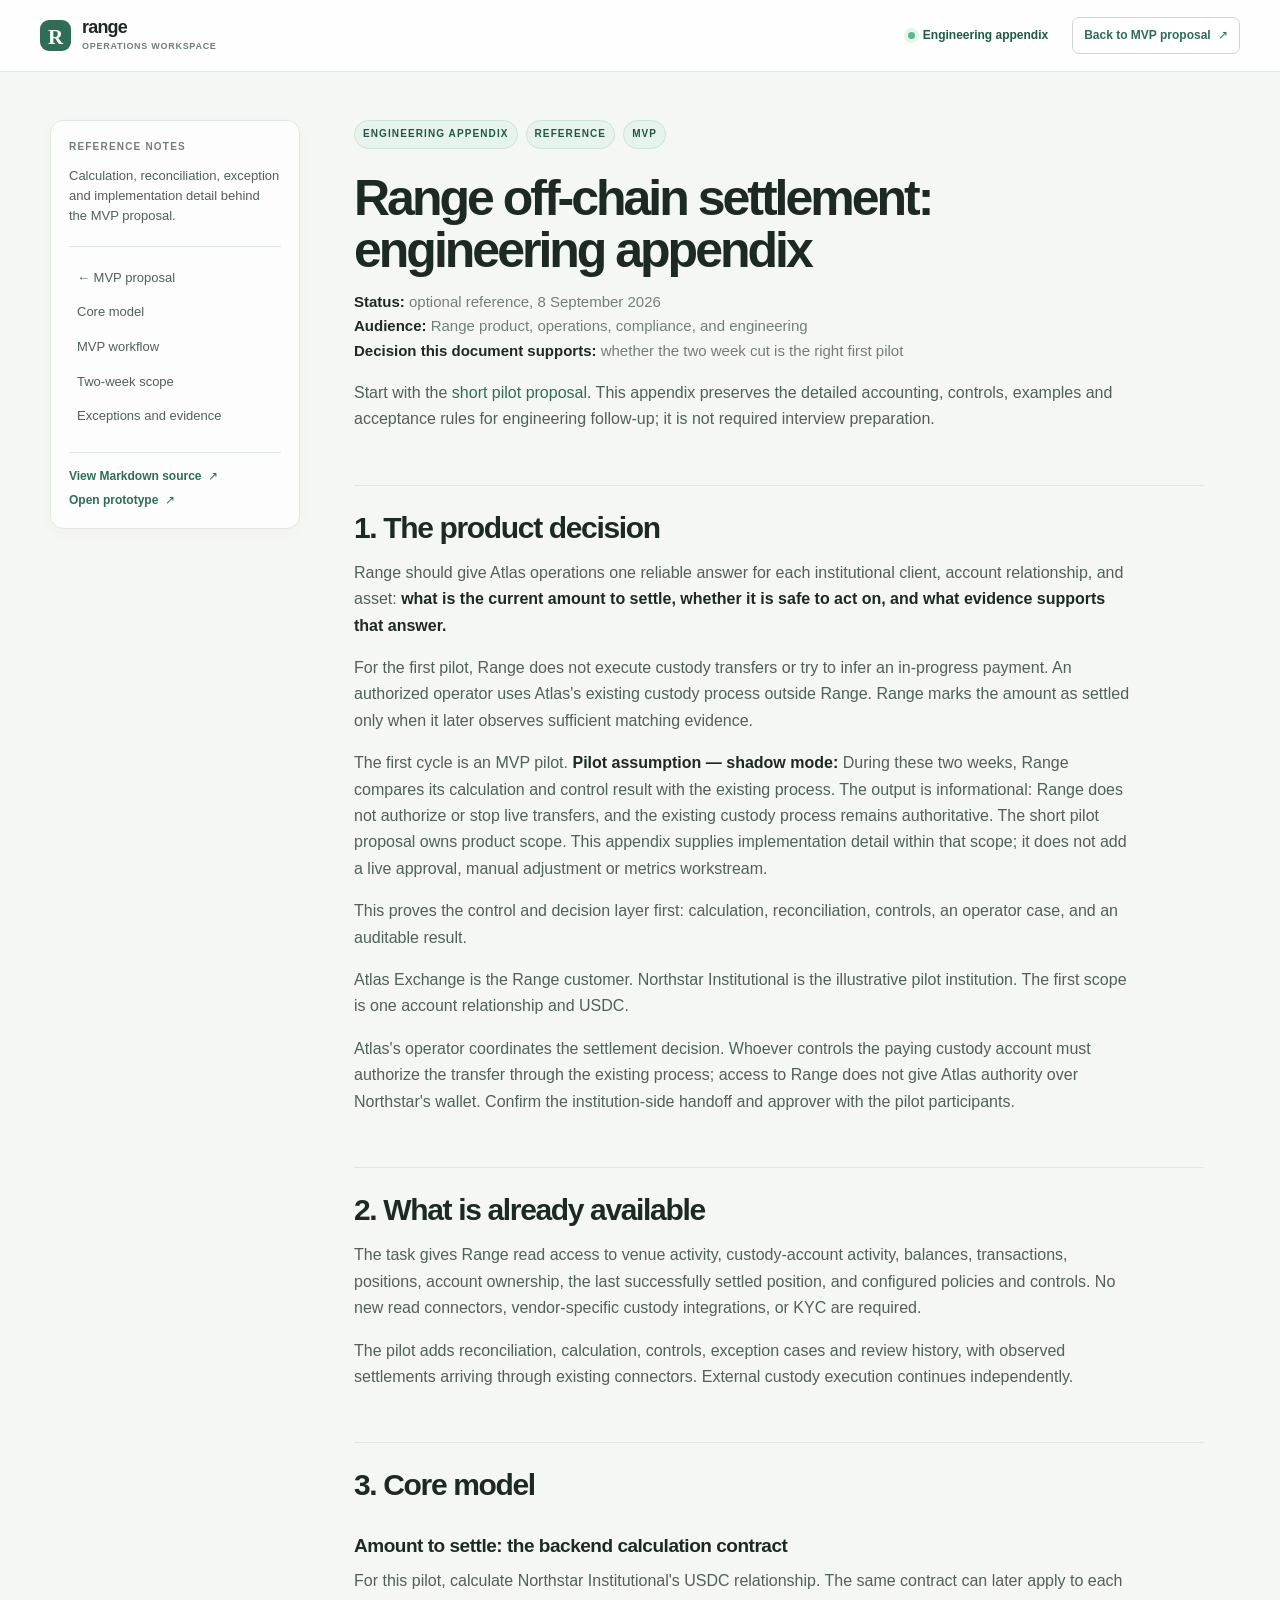
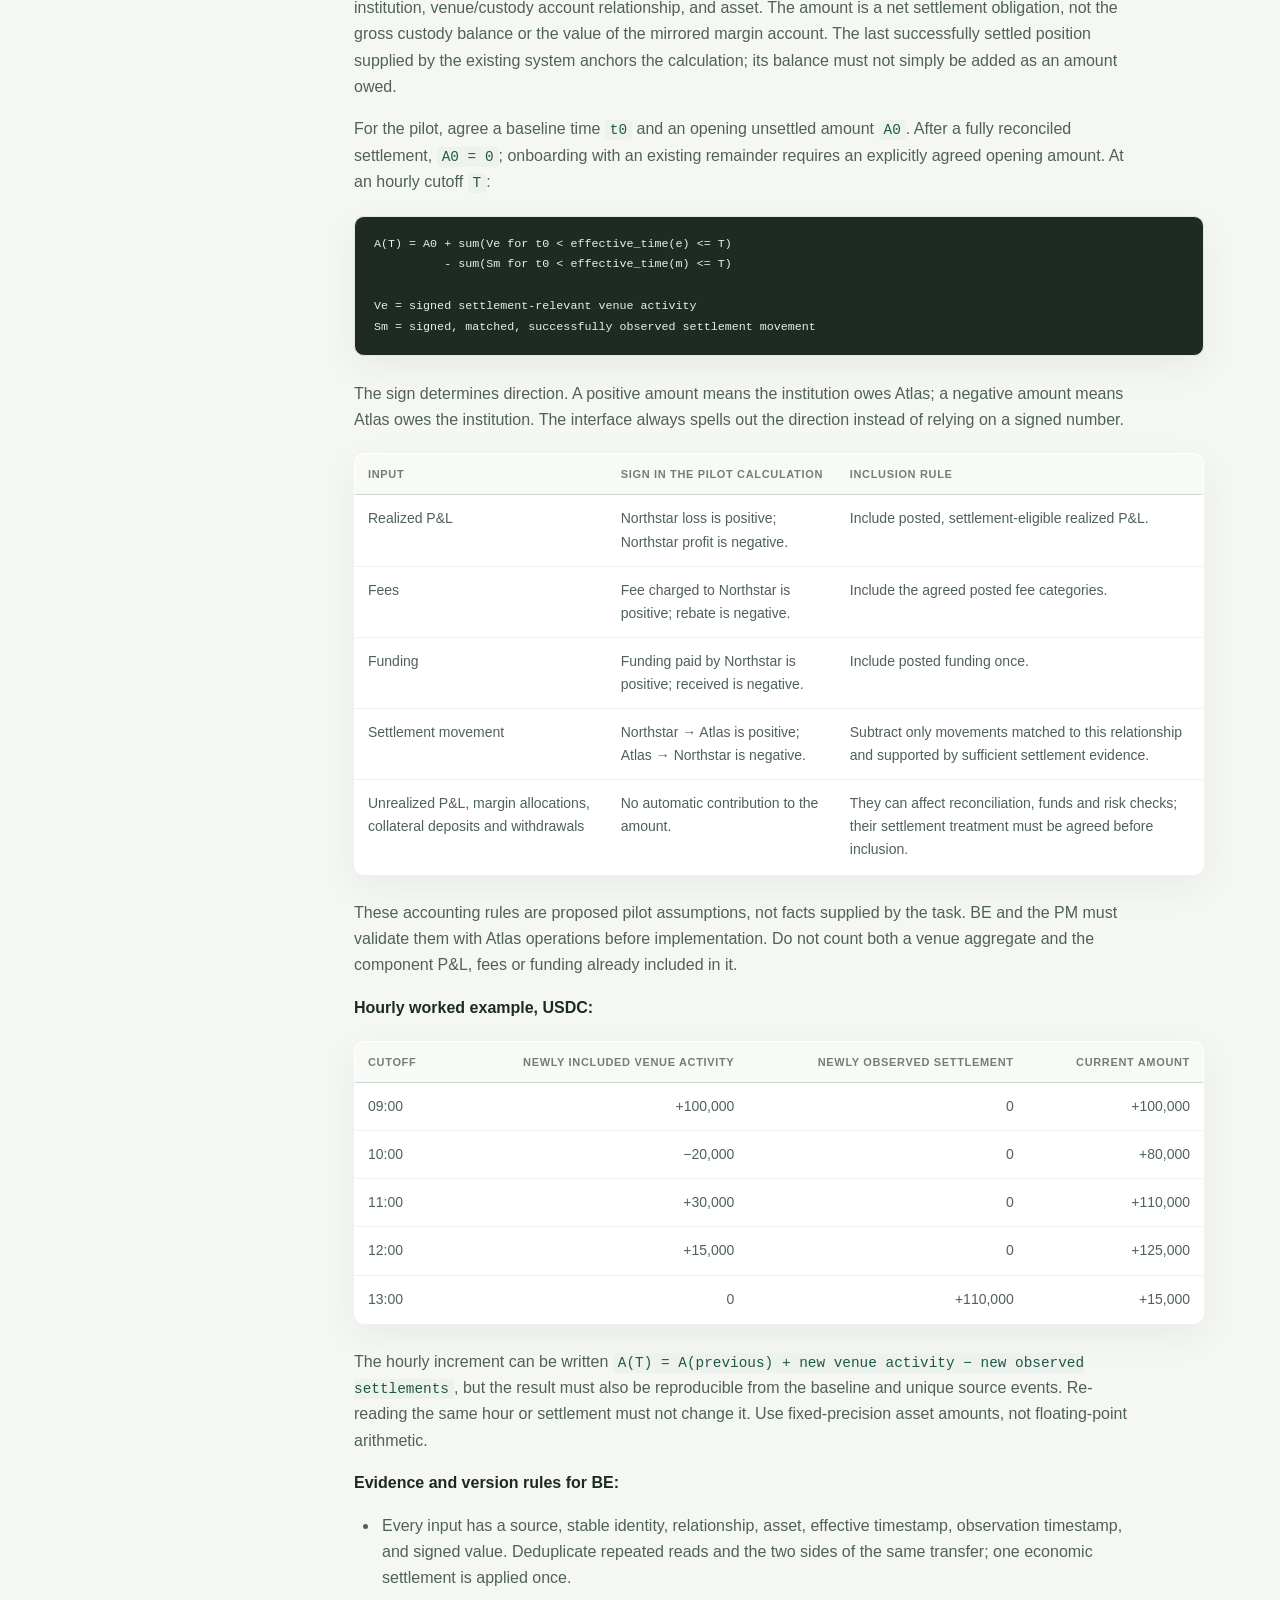
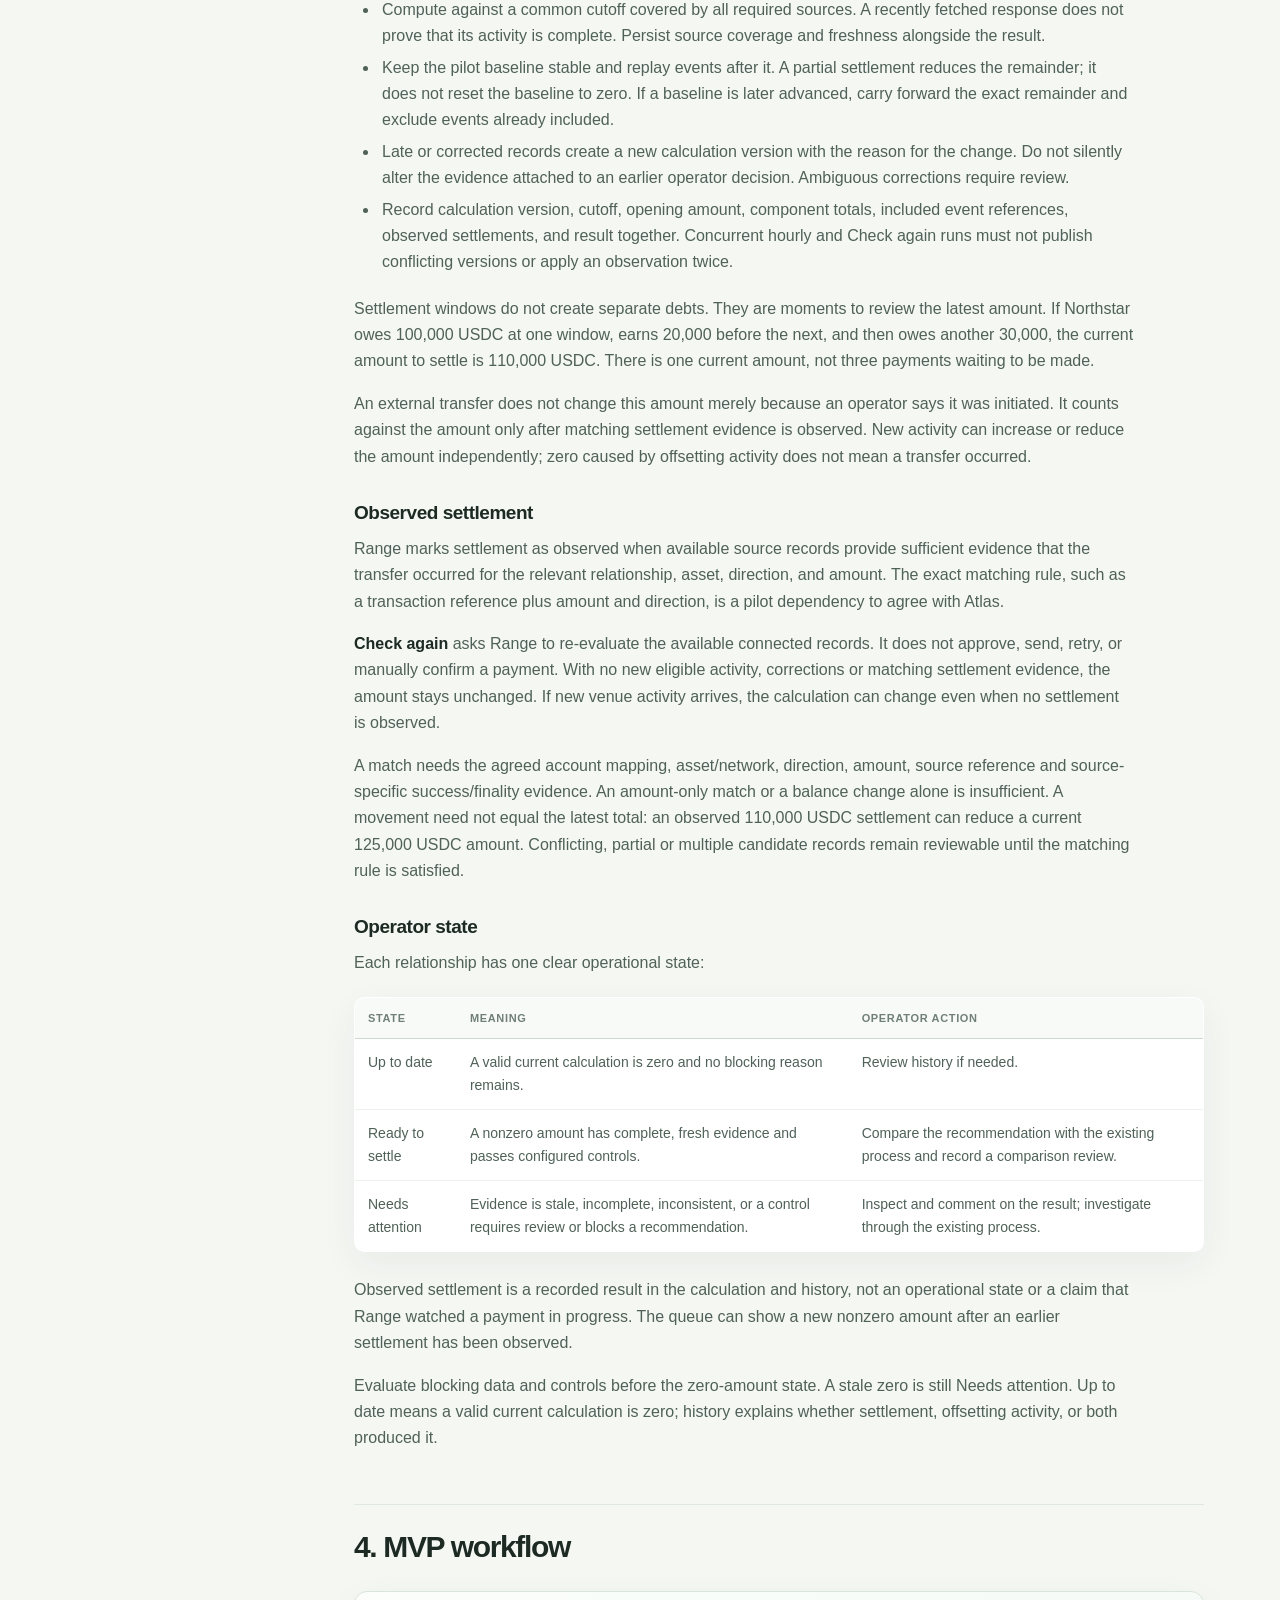
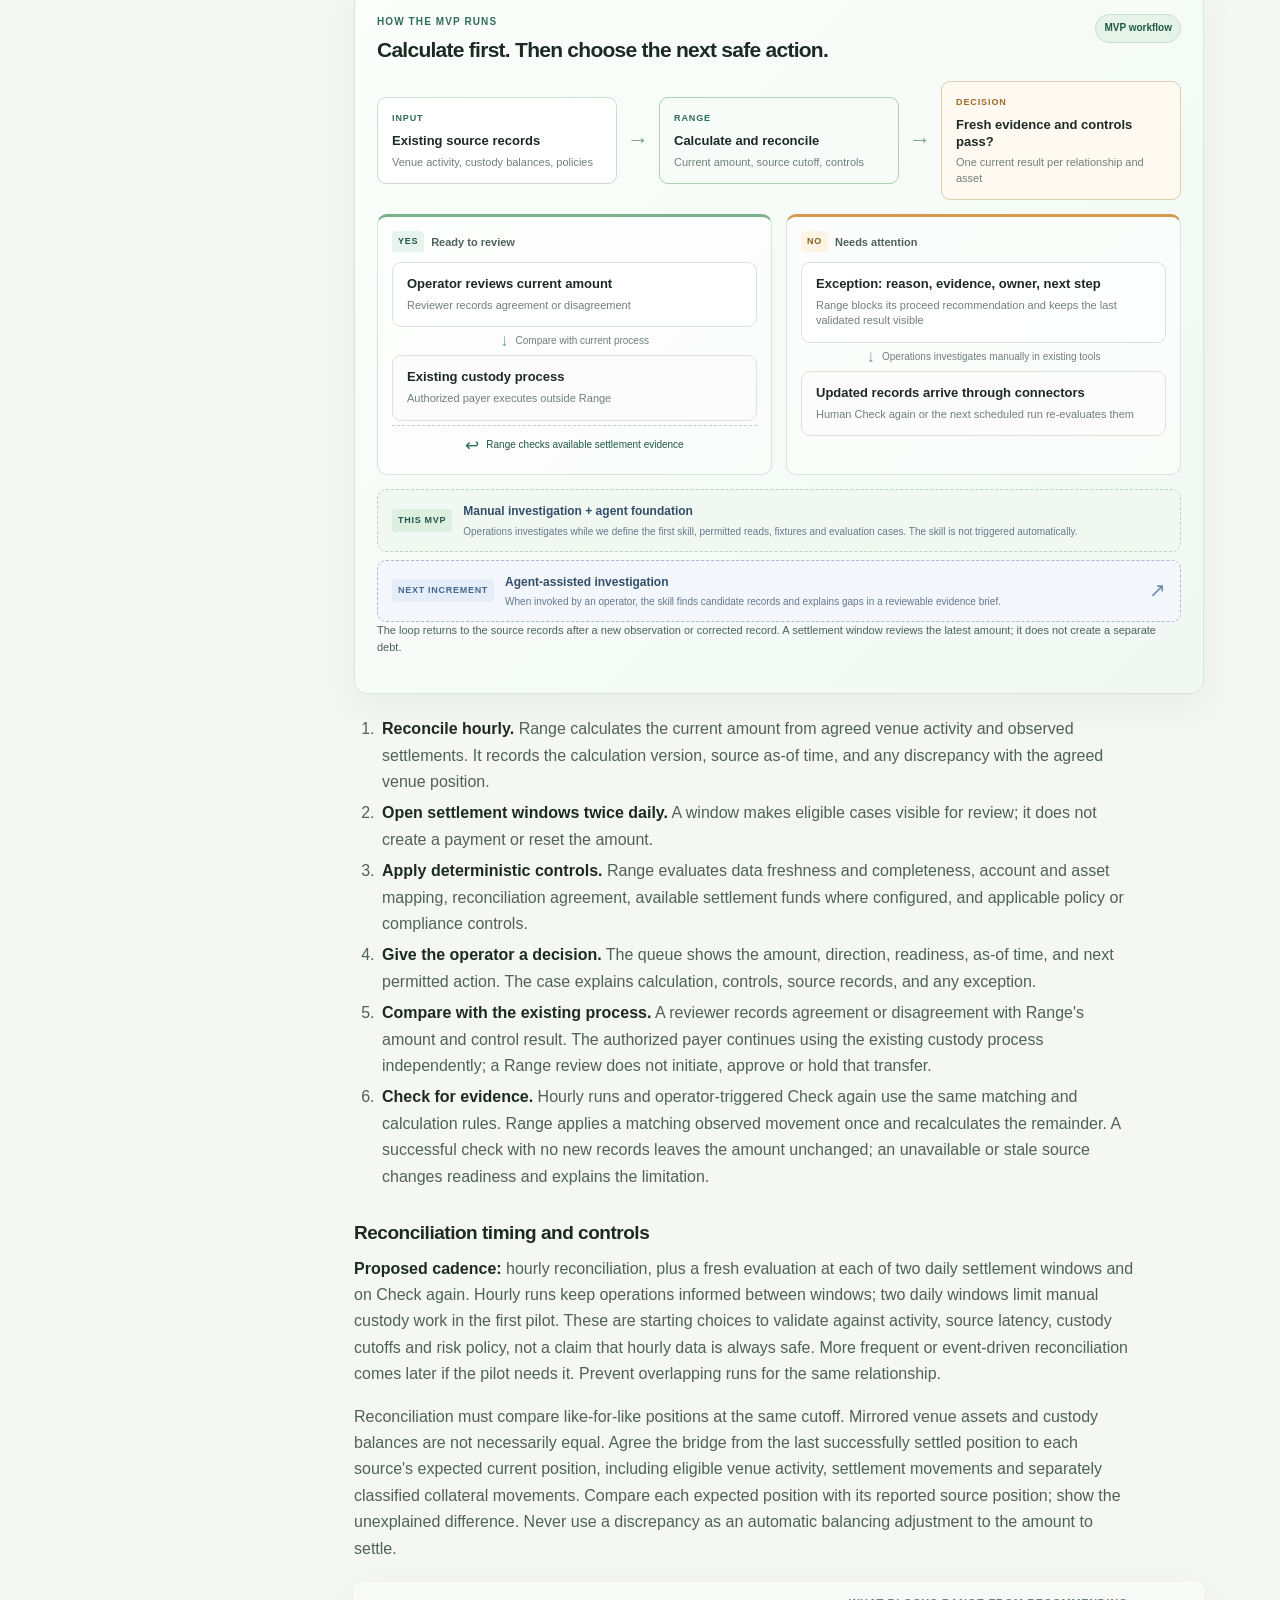
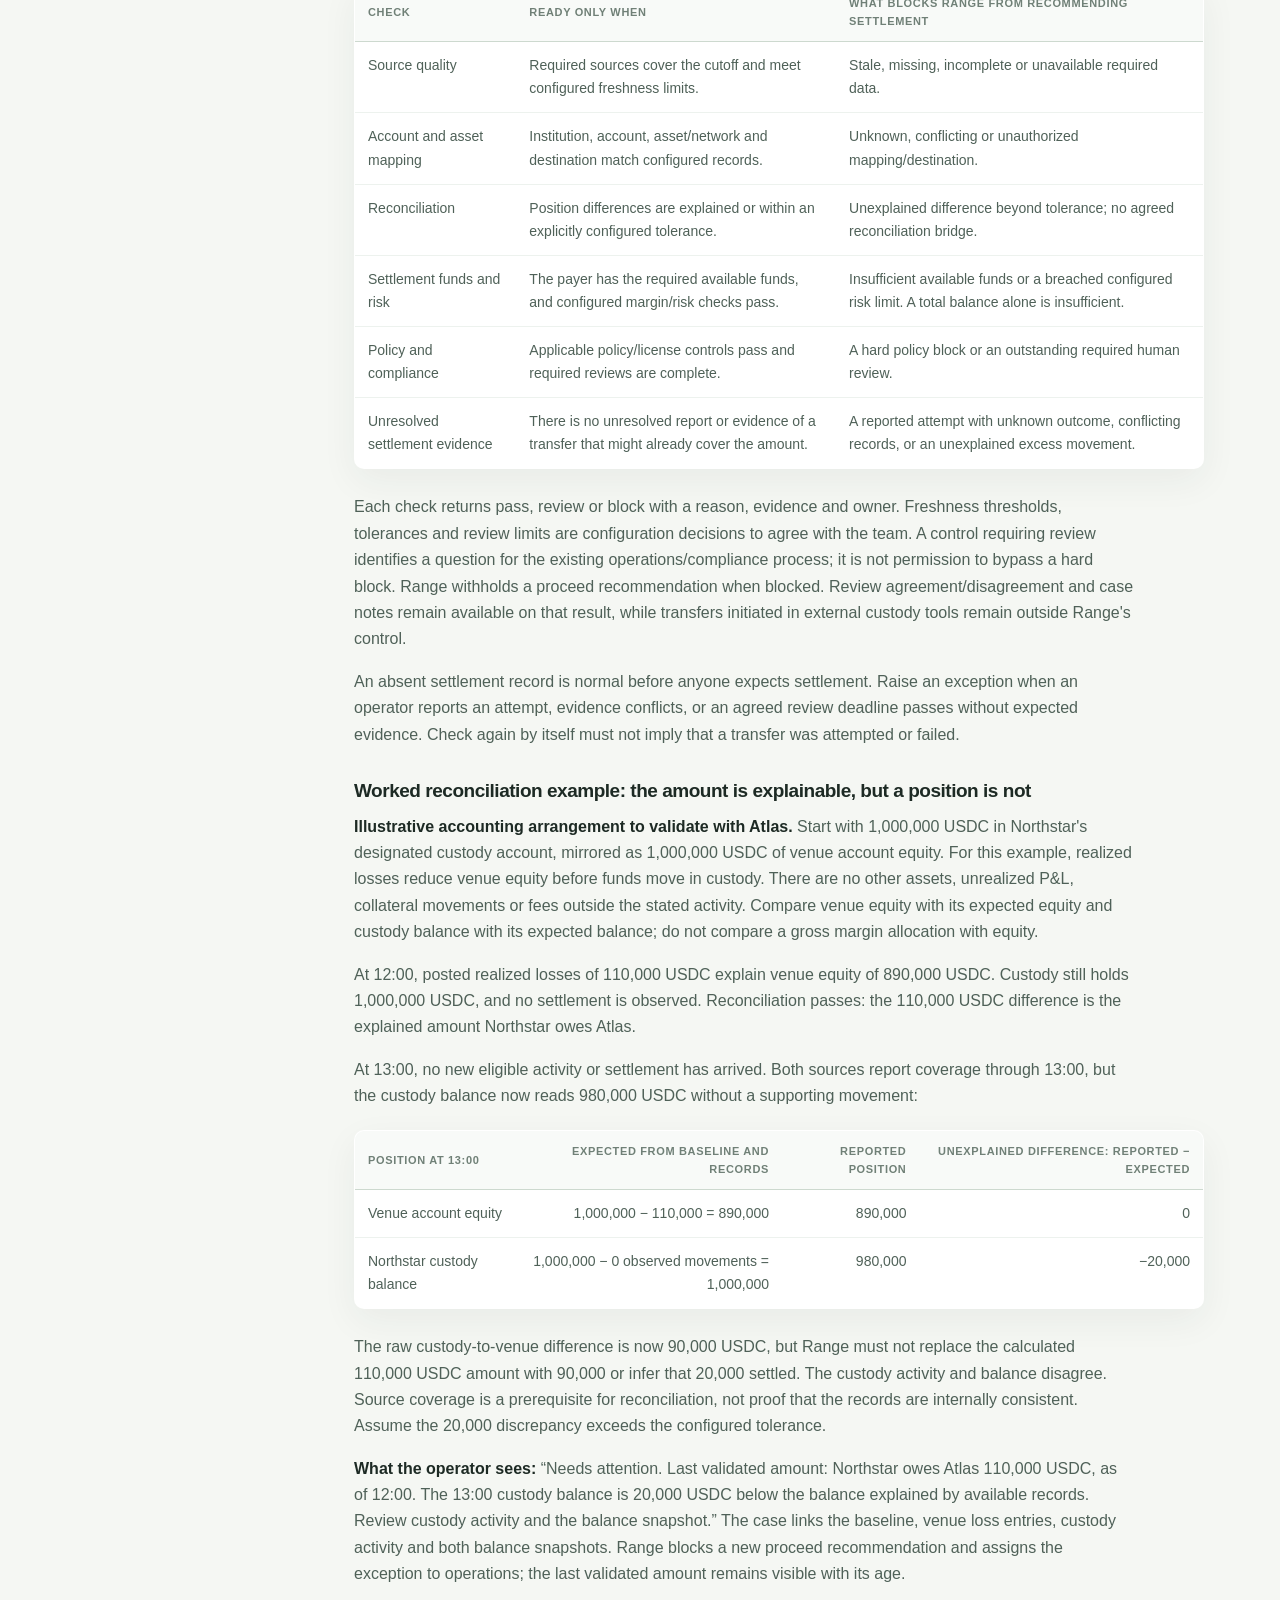
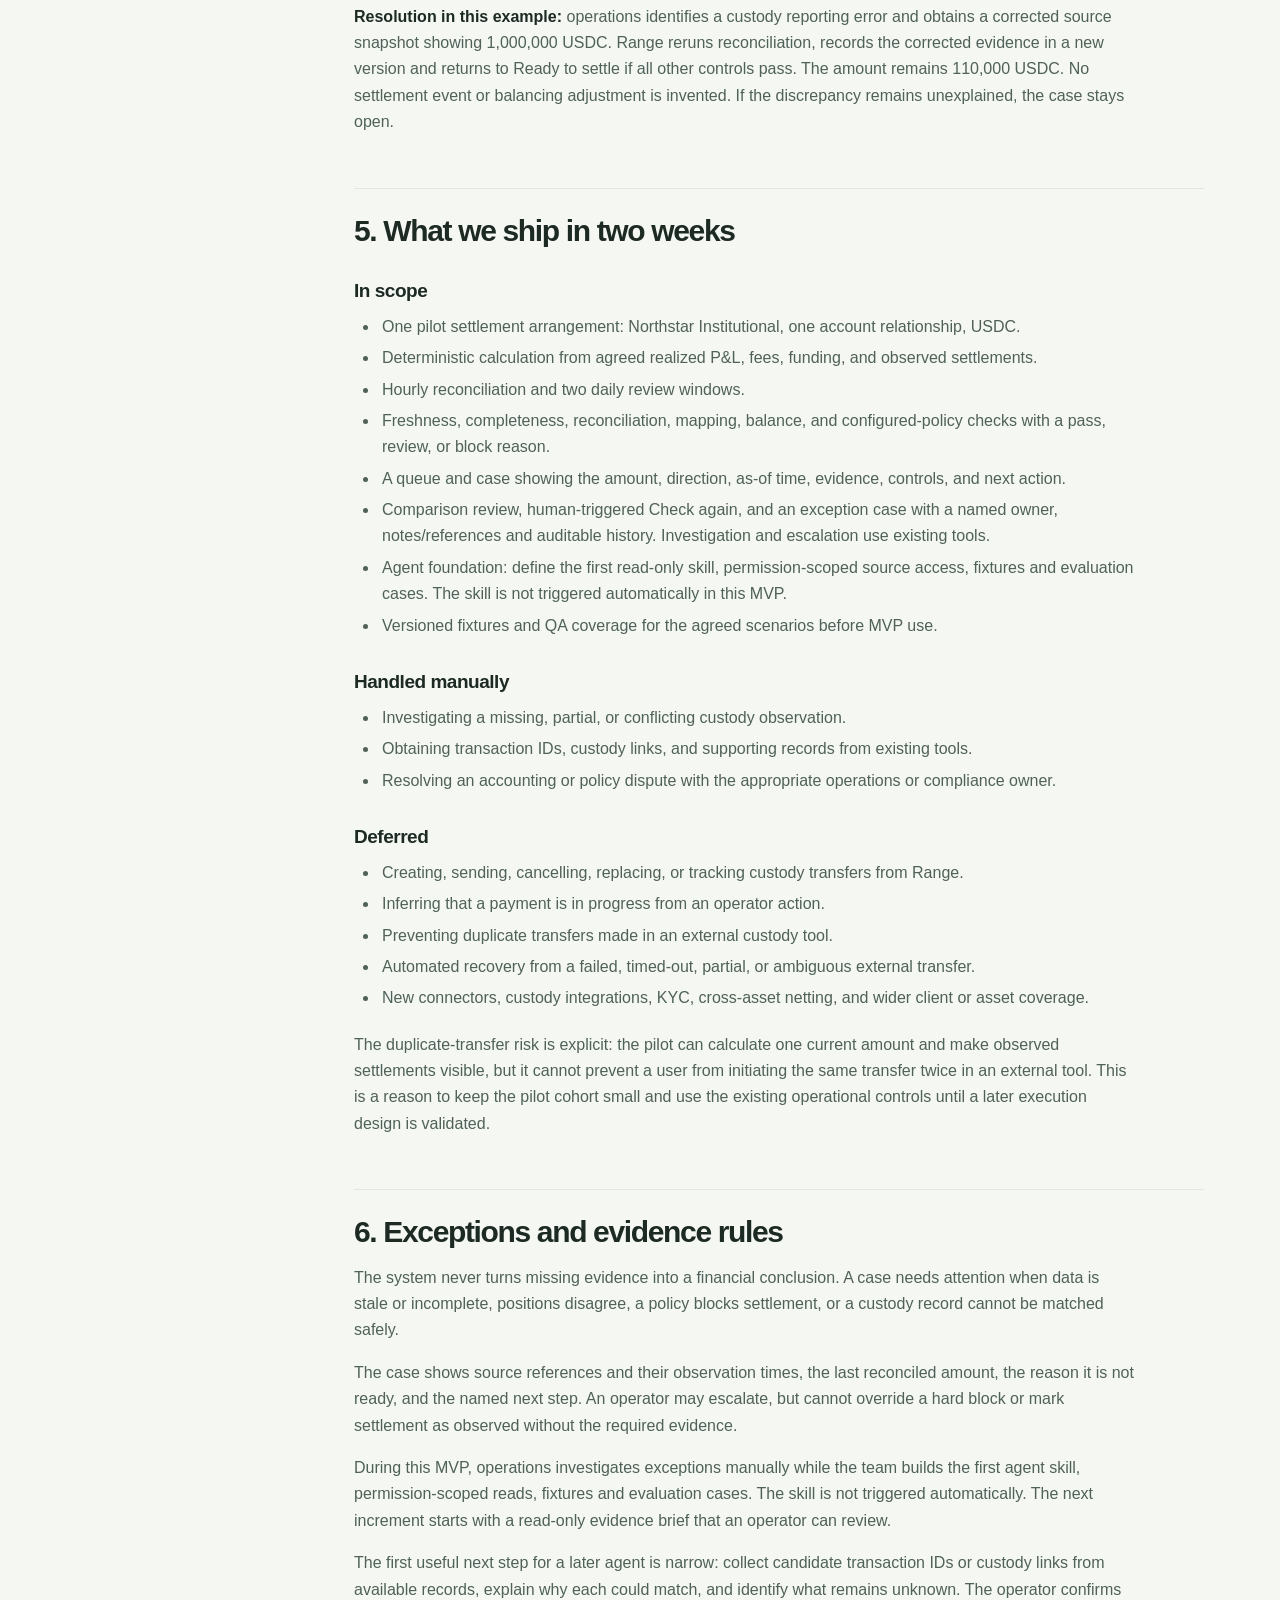
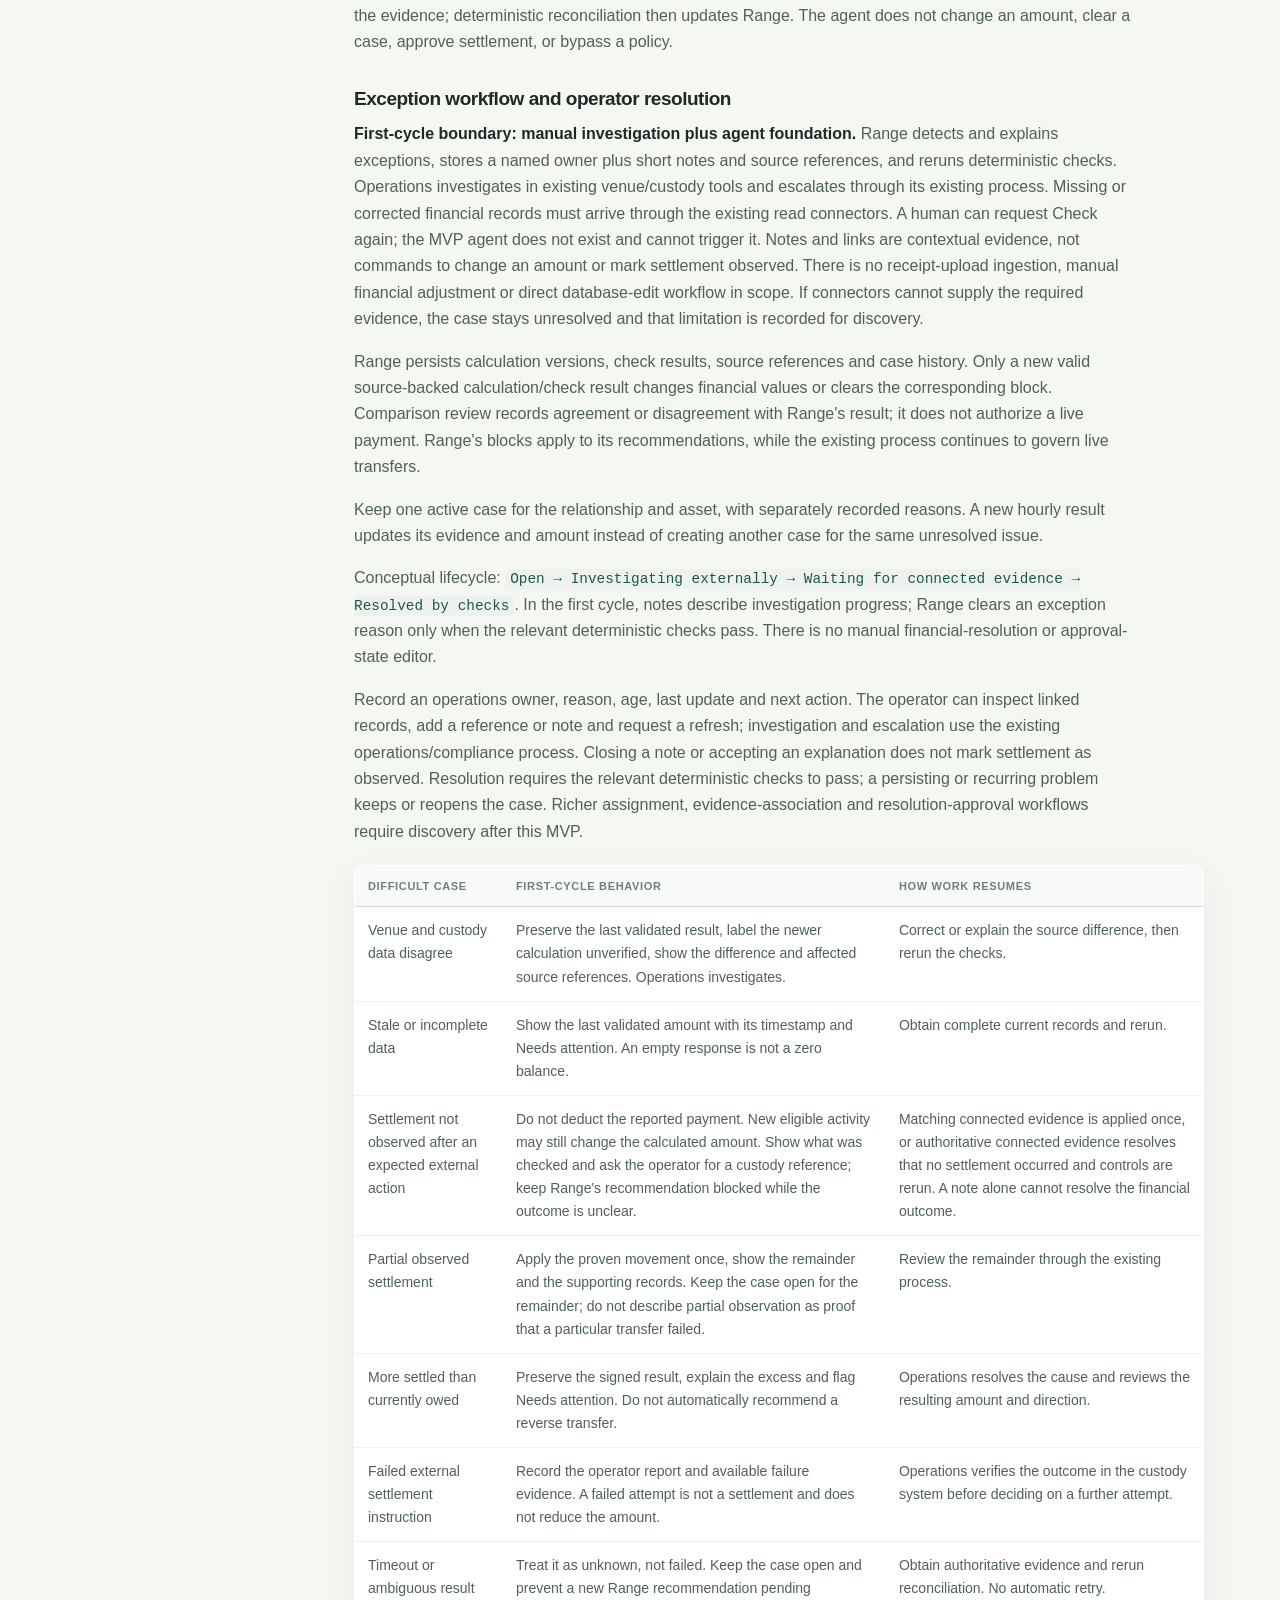
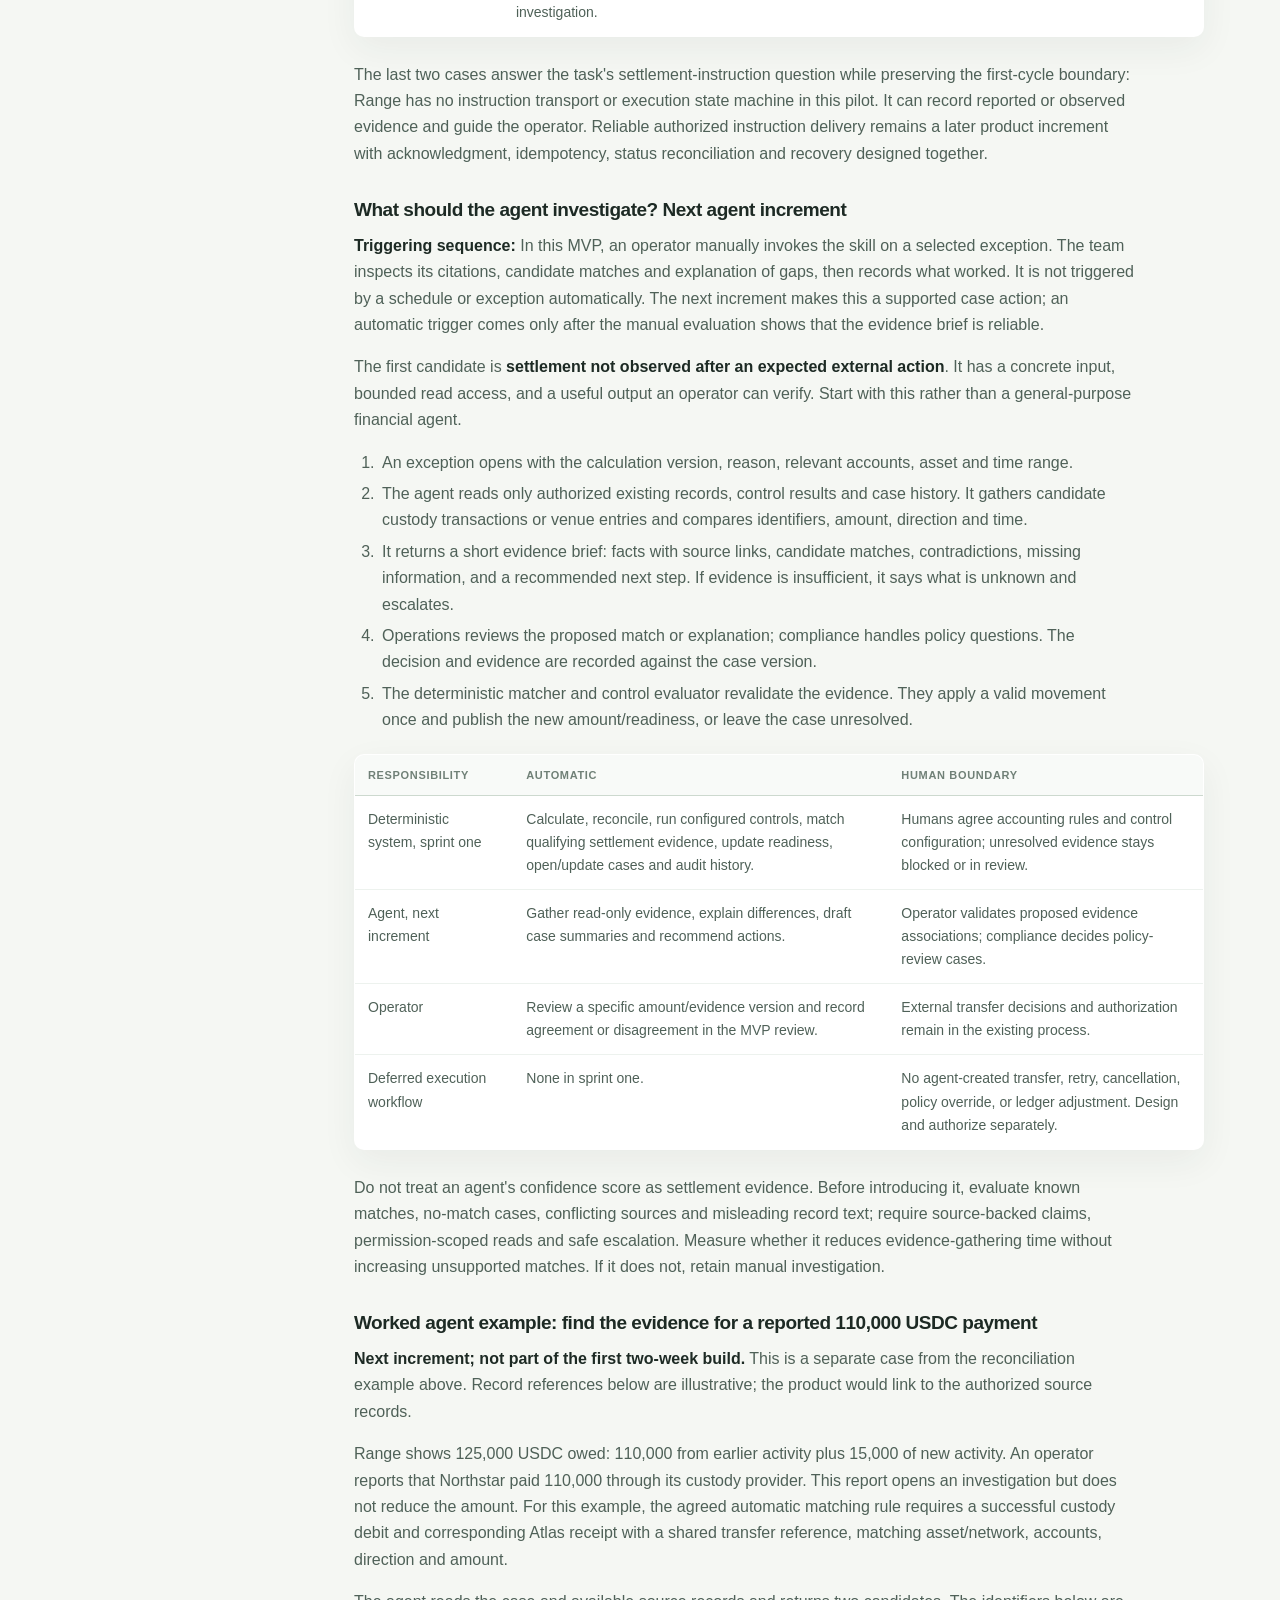
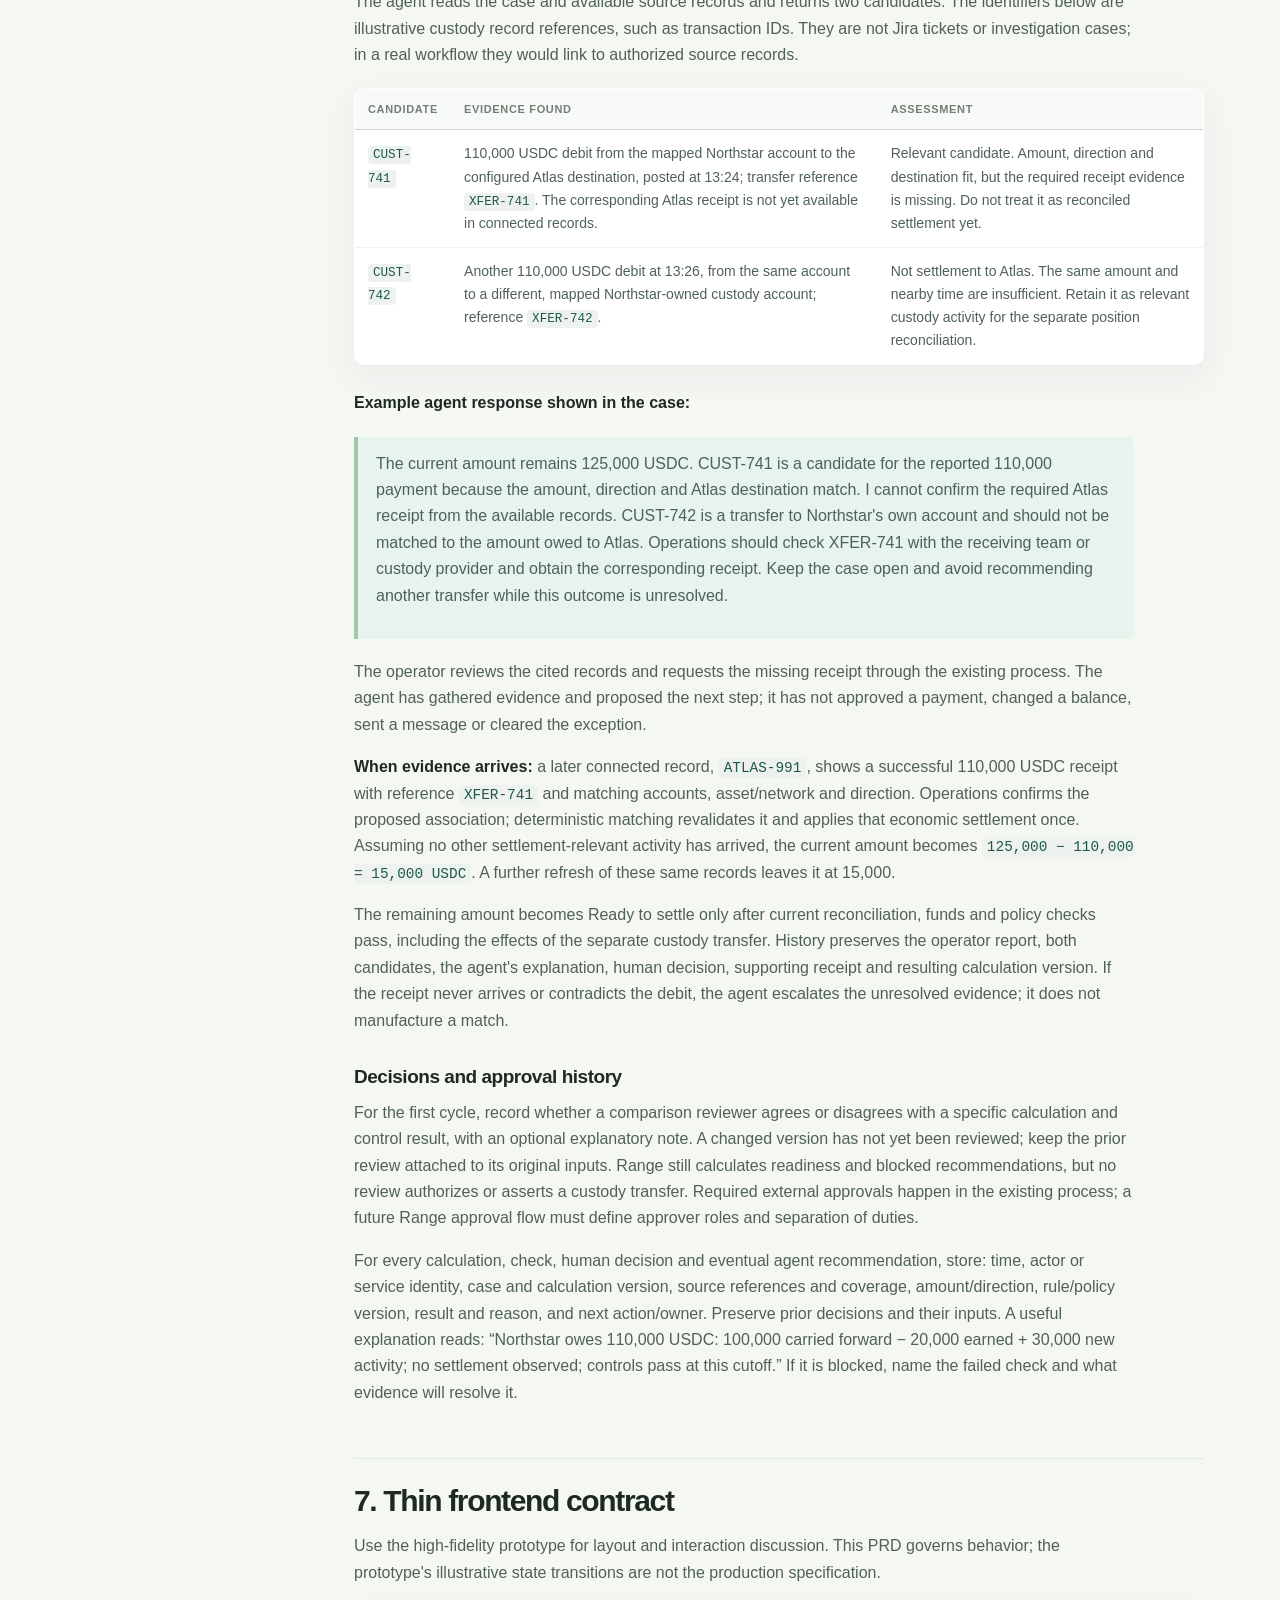
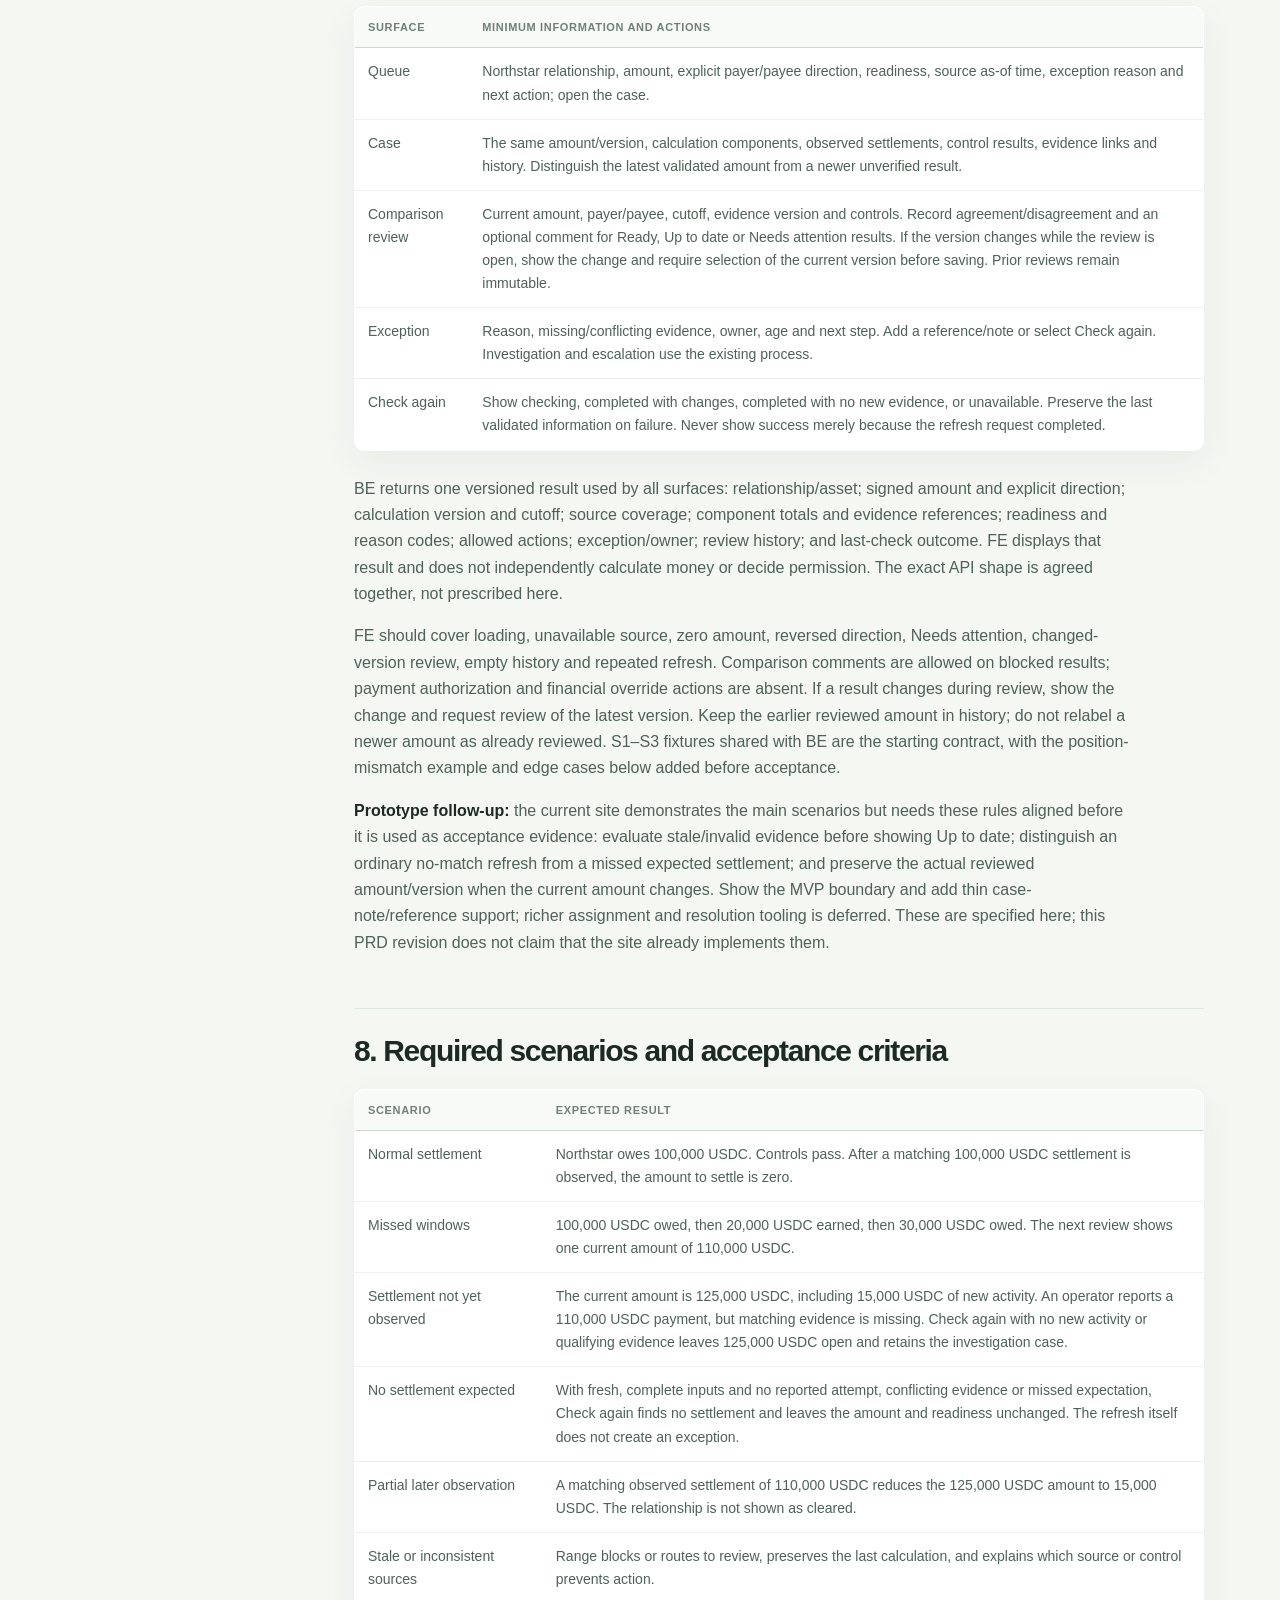
==== commit 3098dc86: "Clarify manual agent investigation sequence" ====
--- a/engineering-appendix.html
+++ b/engineering-appendix.html
@@ -636,6 +636,13 @@
 together.</p>
 <h3 id="what-should-the-agent-investigate-next-agent-increment">What
 should the agent investigate? Next agent increment</h3>
+<p><strong>Triggering sequence:</strong> In this MVP, an operator
+manually invokes the skill on a selected exception. The team inspects
+its citations, candidate matches and explanation of gaps, then records
+what worked. It is not triggered by a schedule or exception
+automatically. The next increment makes this a supported case action; an
+automatic trigger comes only after the manual evaluation shows that the
+evidence brief is reliable.</p>
 <p>The first candidate is <strong>settlement not observed after an
 expected external action</strong>. It has a concrete input, bounded read
 access, and a useful output an operator can verify. Start with this
@@ -718,7 +725,10 @@
 Atlas receipt with a shared transfer reference, matching asset/network,
 accounts, direction and amount.</p>
 <p>The agent reads the case and available source records and returns two
-candidates:</p>
+candidates. The identifiers below are illustrative custody record
+references, such as transaction IDs. They are not Jira tickets or
+investigation cases; in a real workflow they would link to authorized
+source records.</p>
 <table>
 <thead>
 <tr>
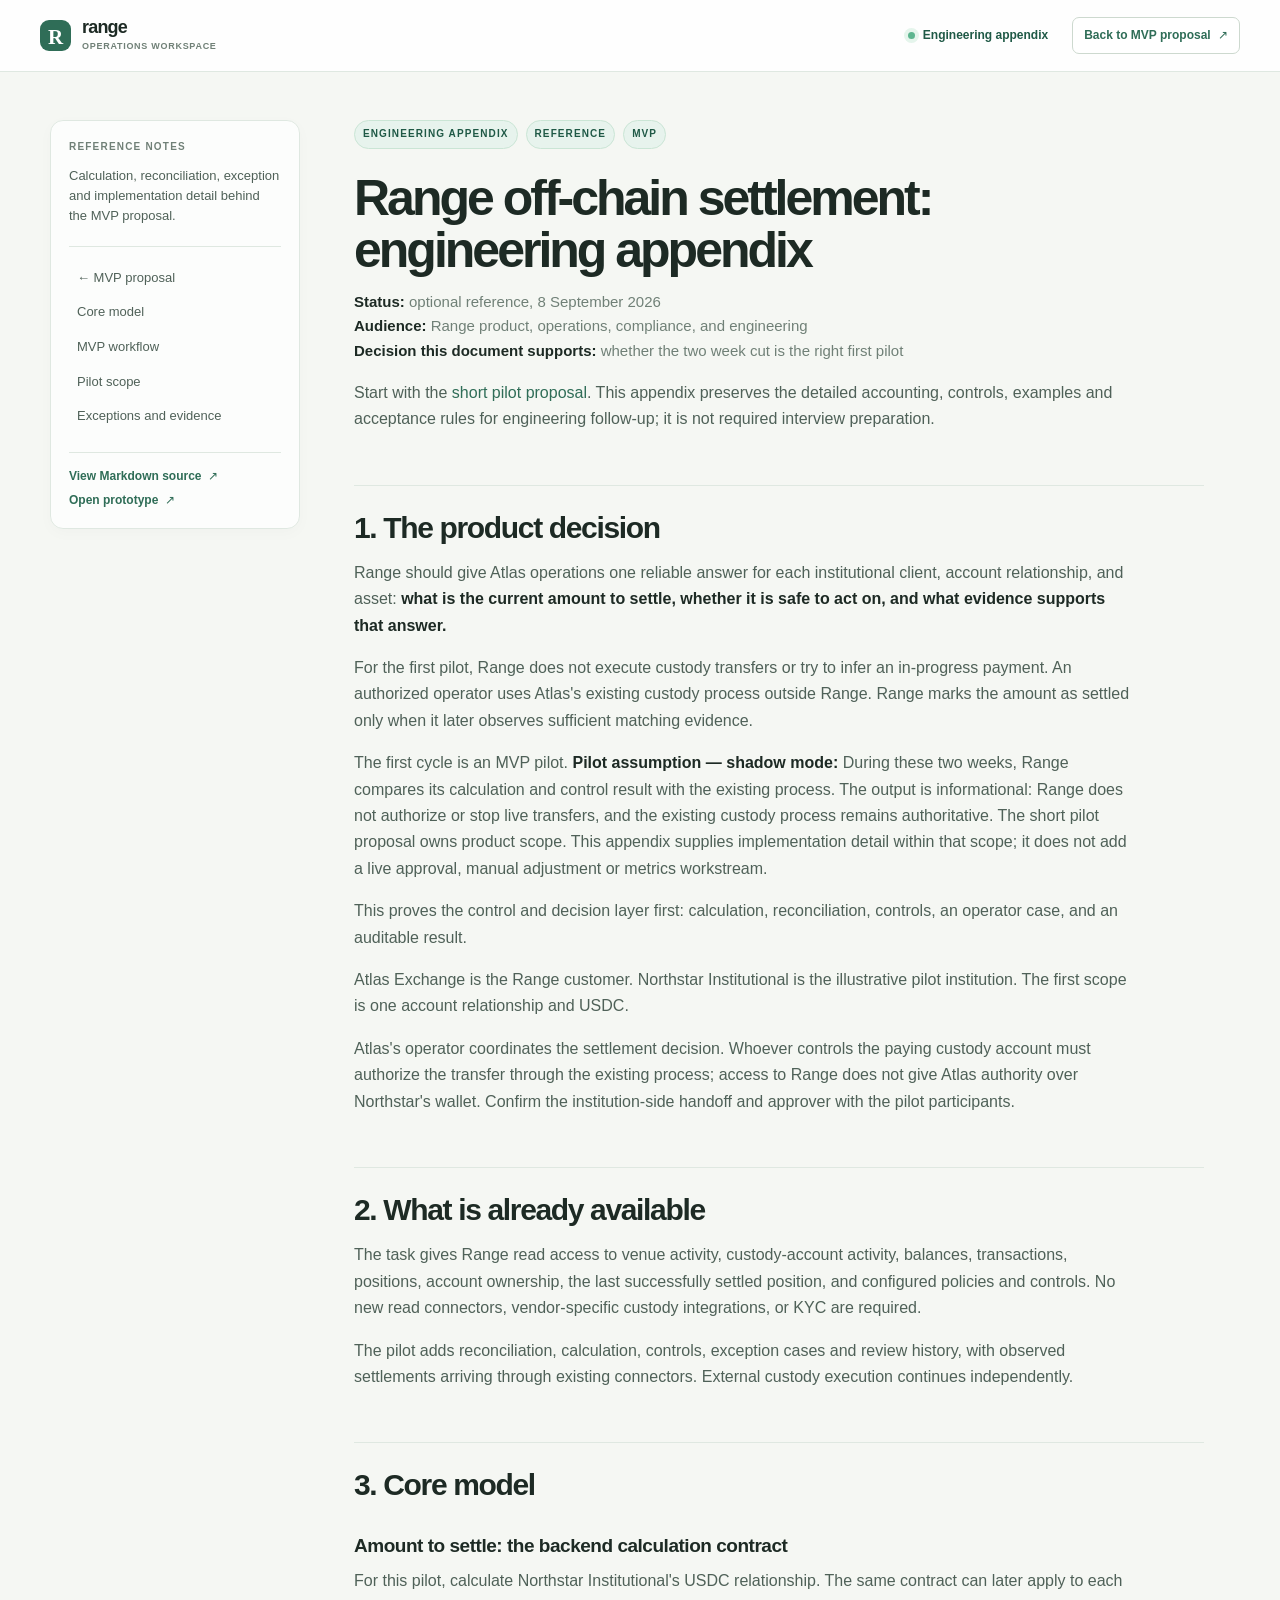
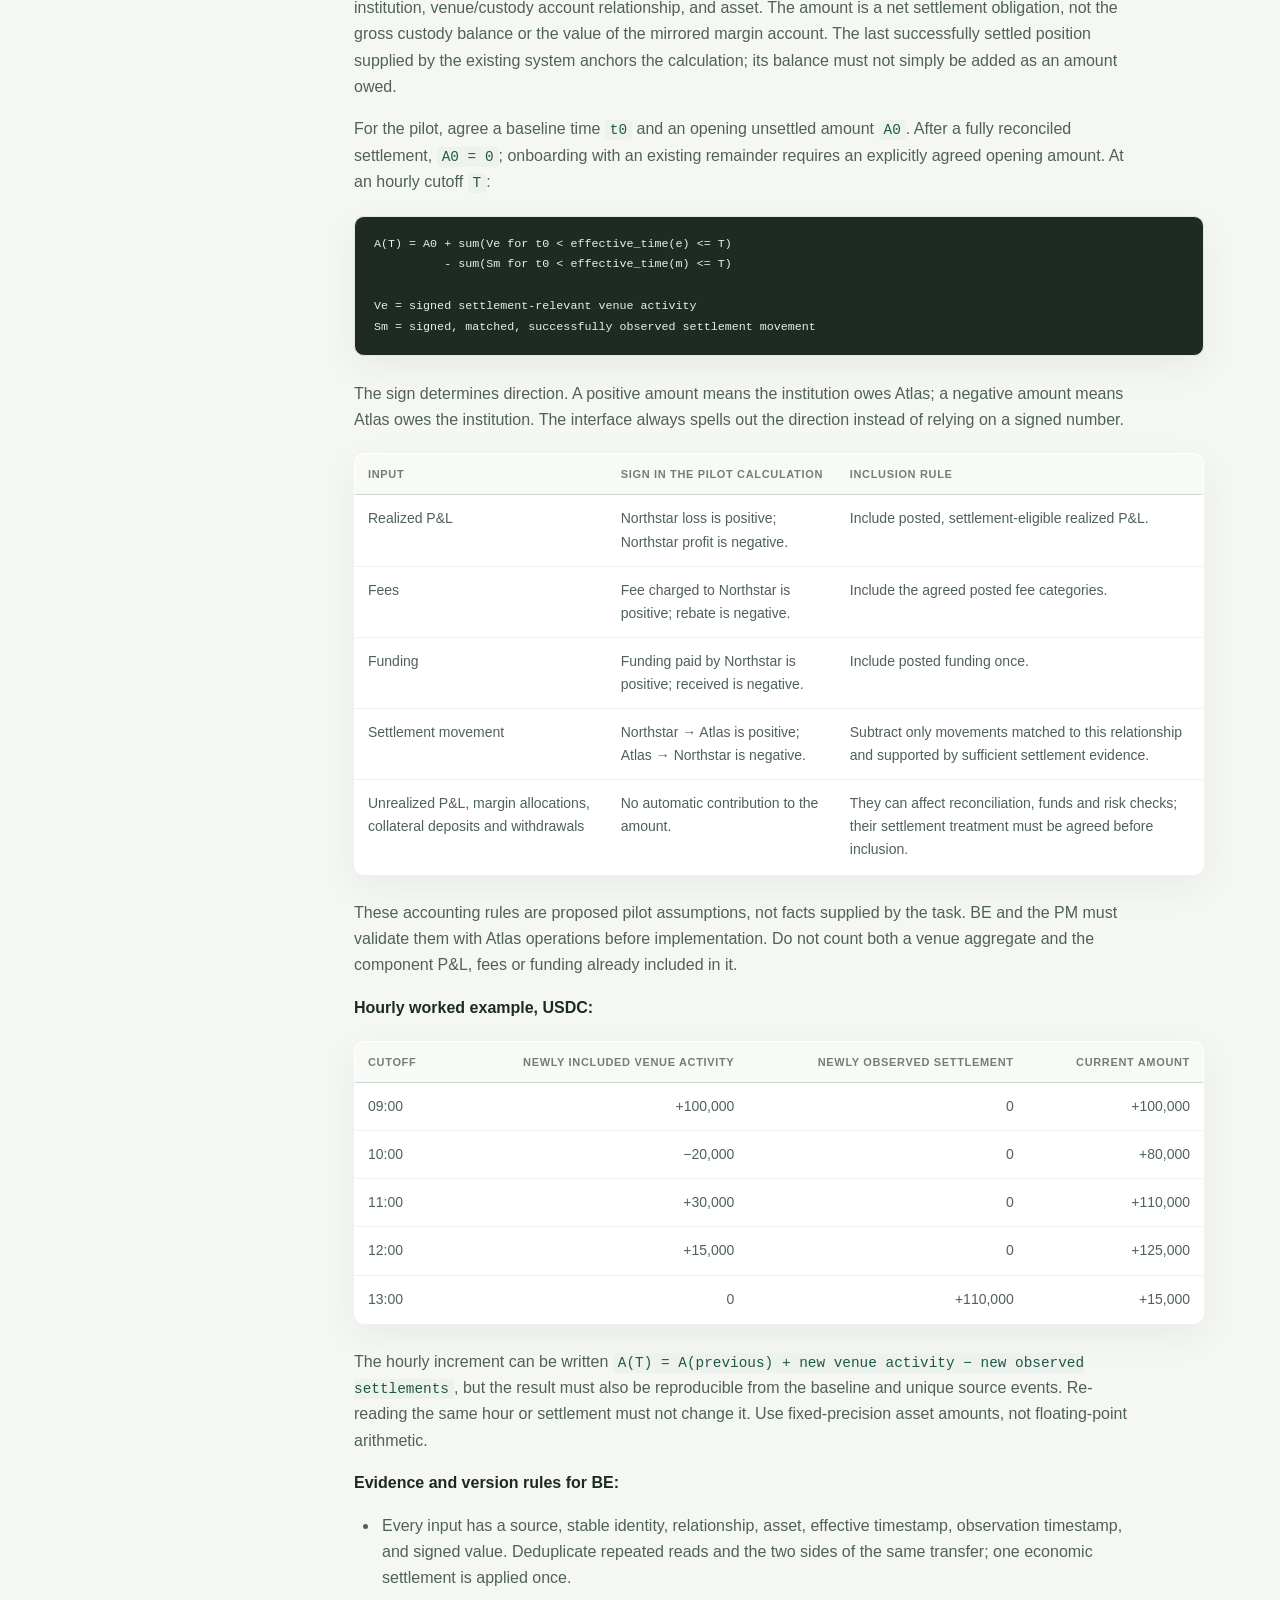
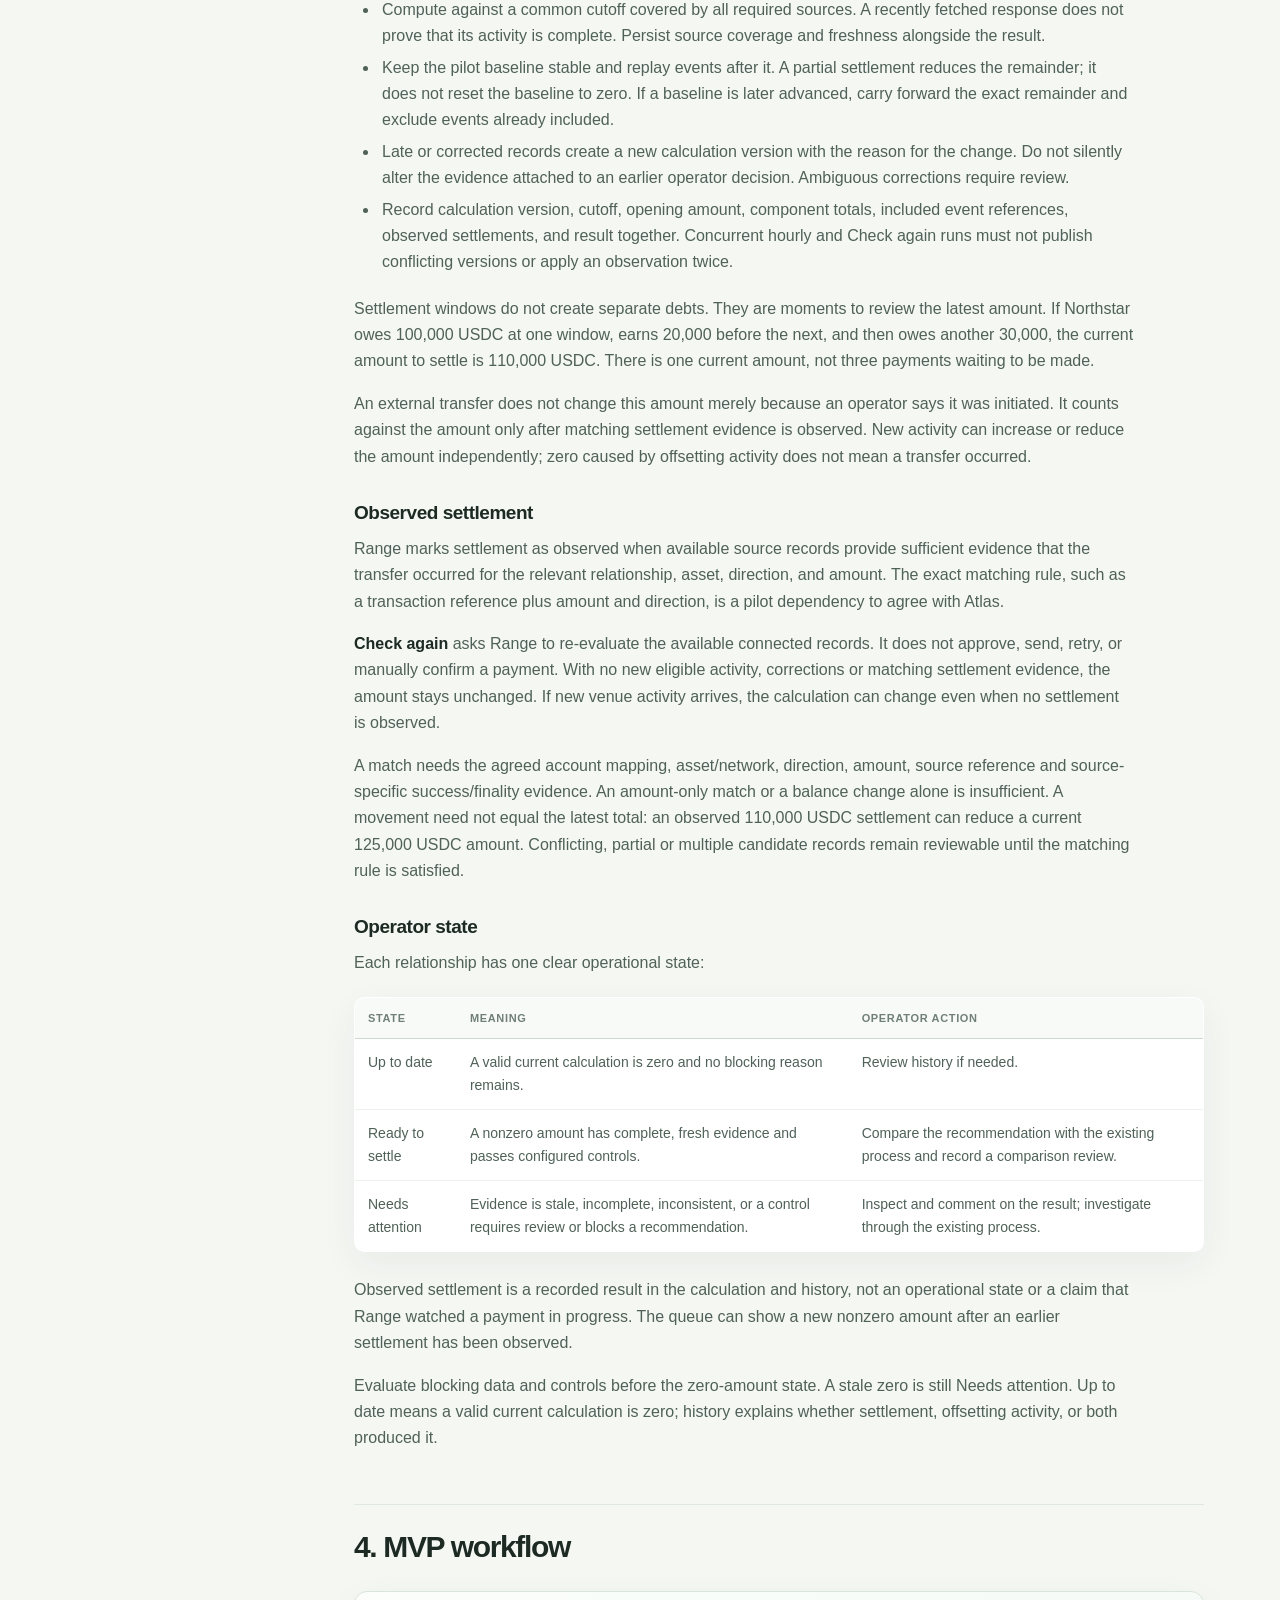
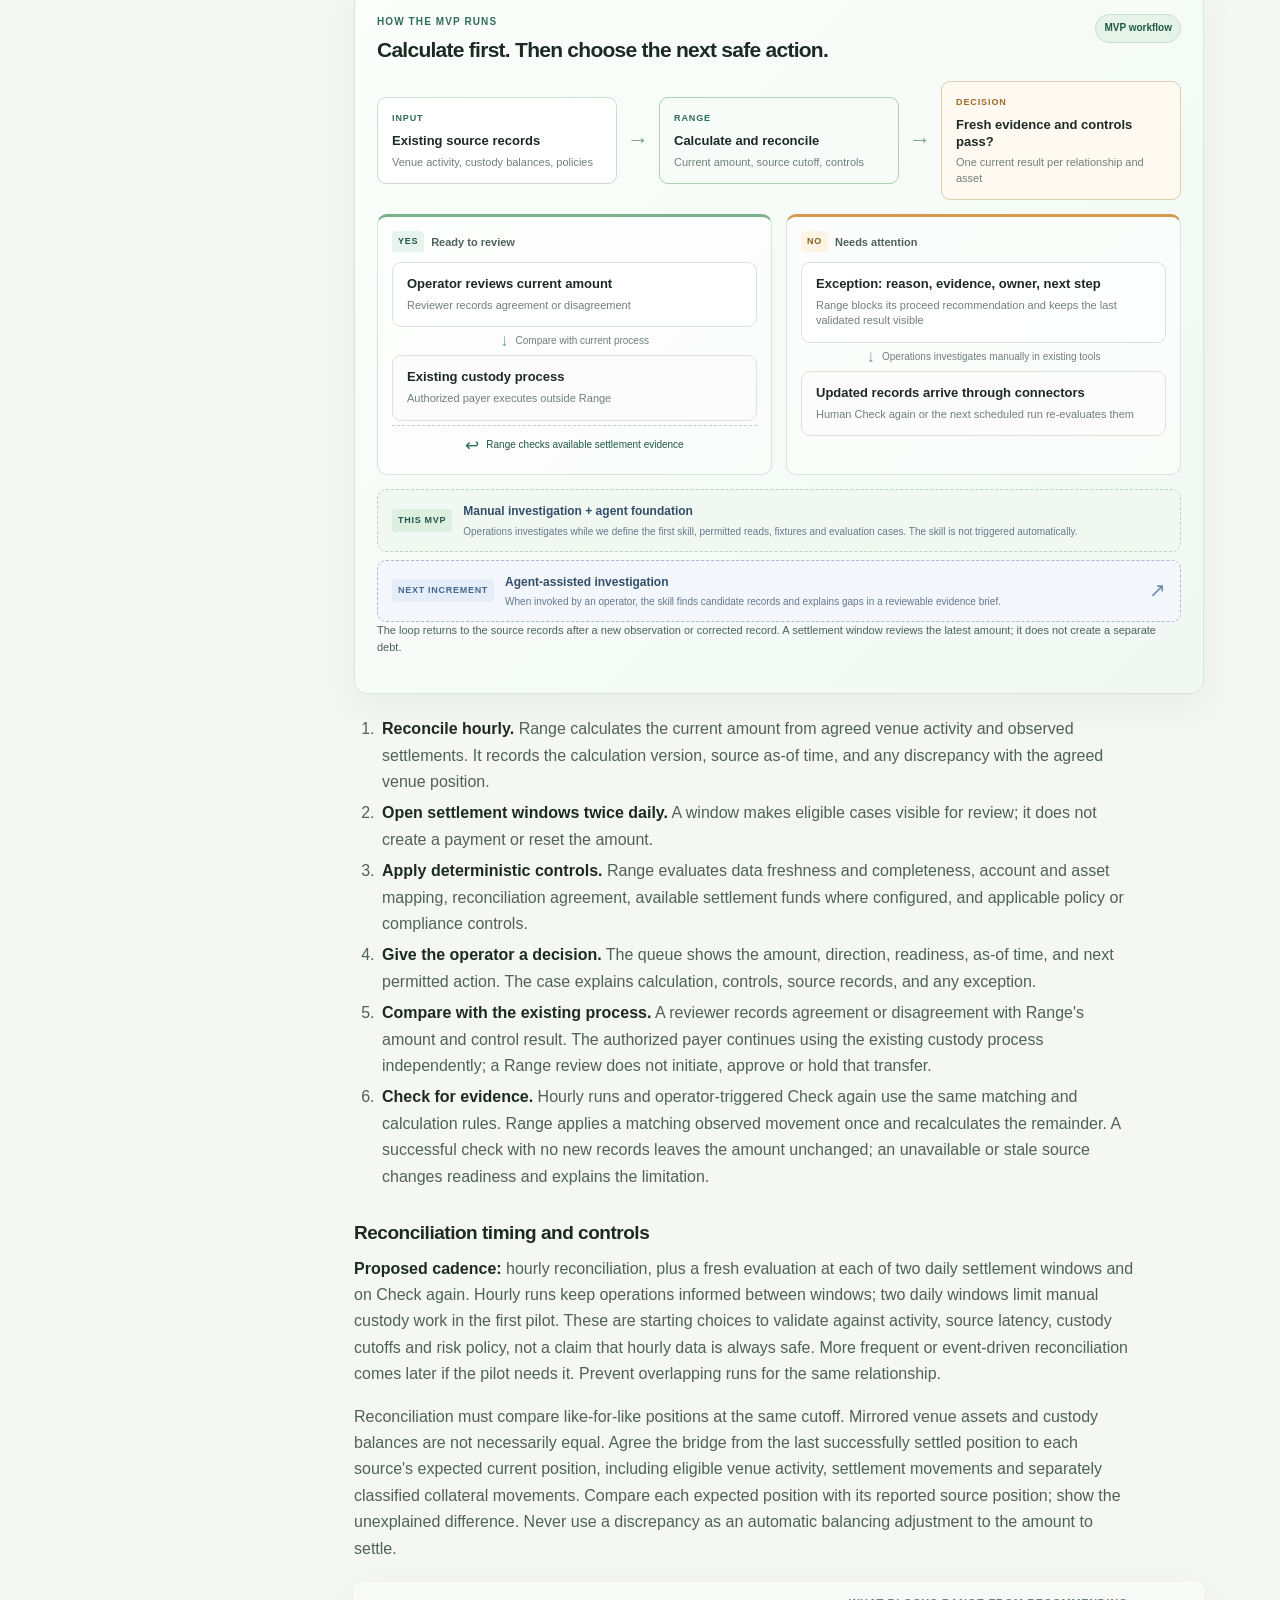
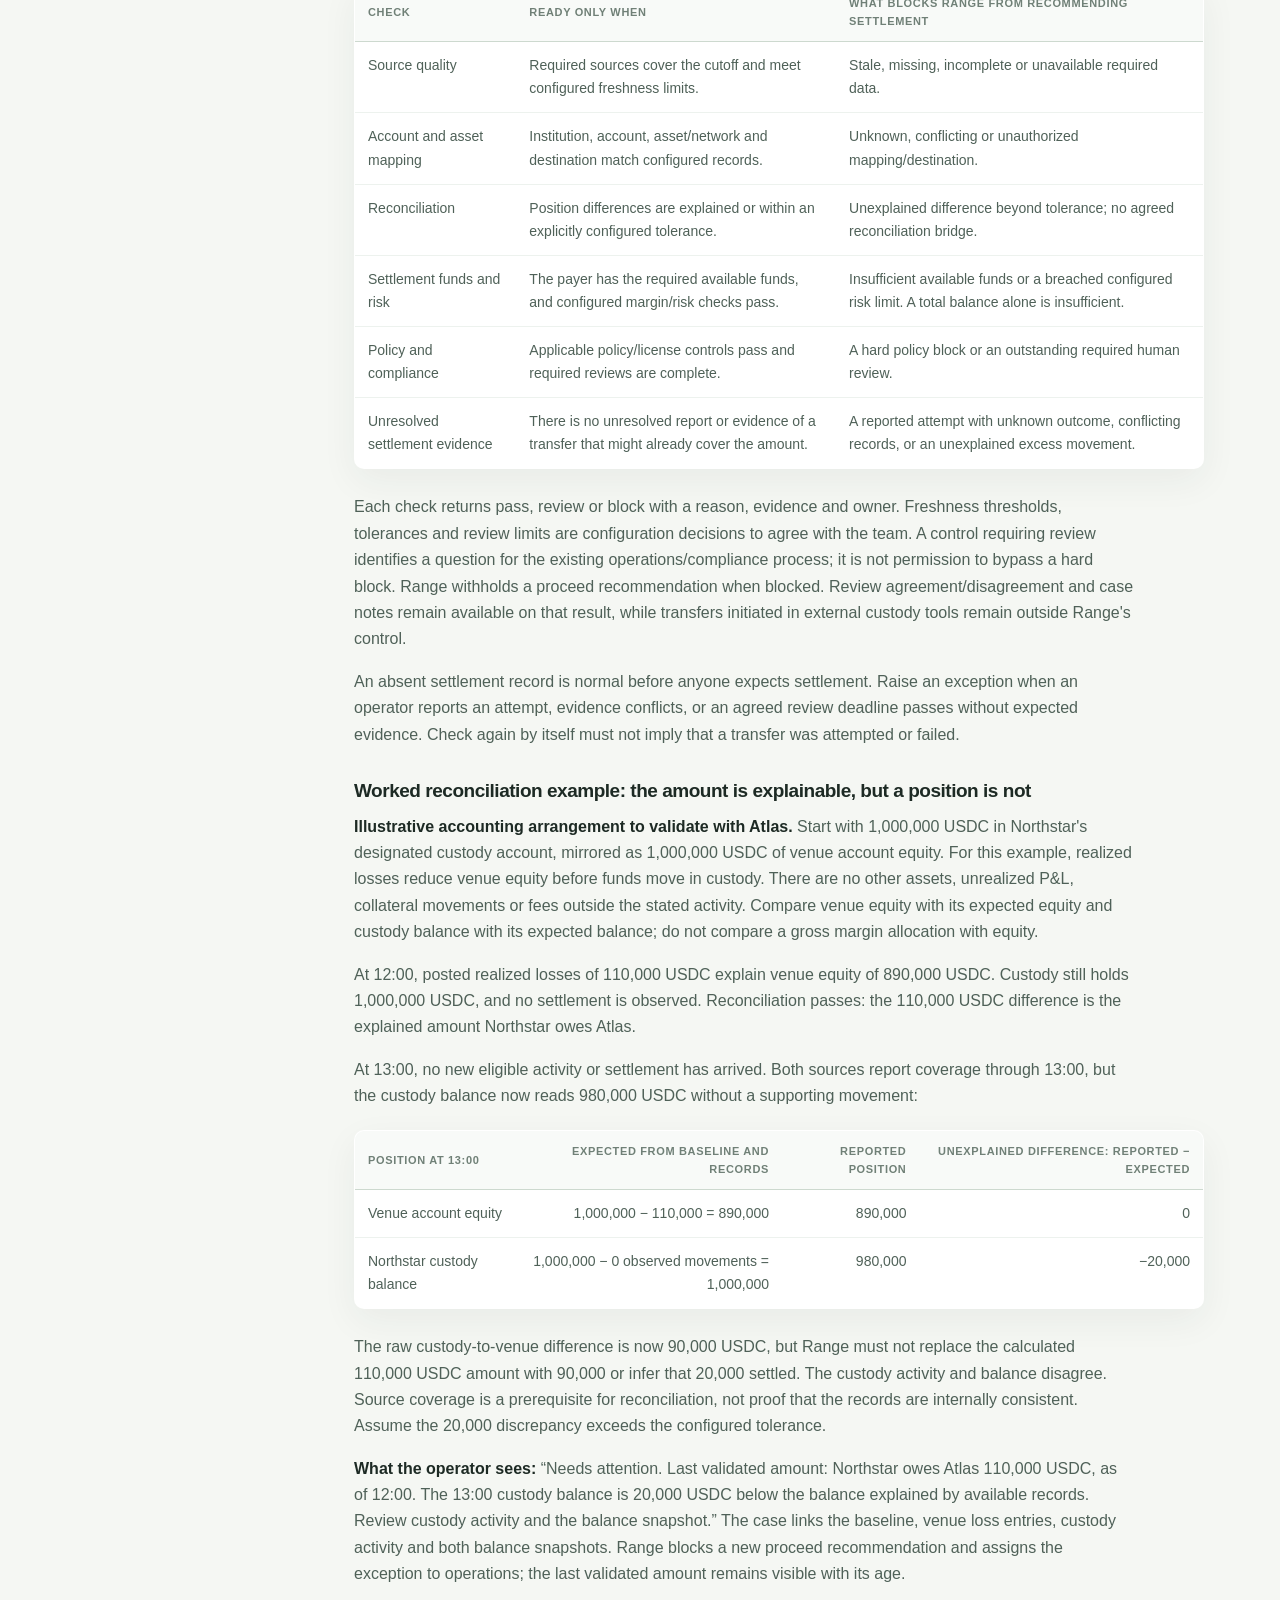
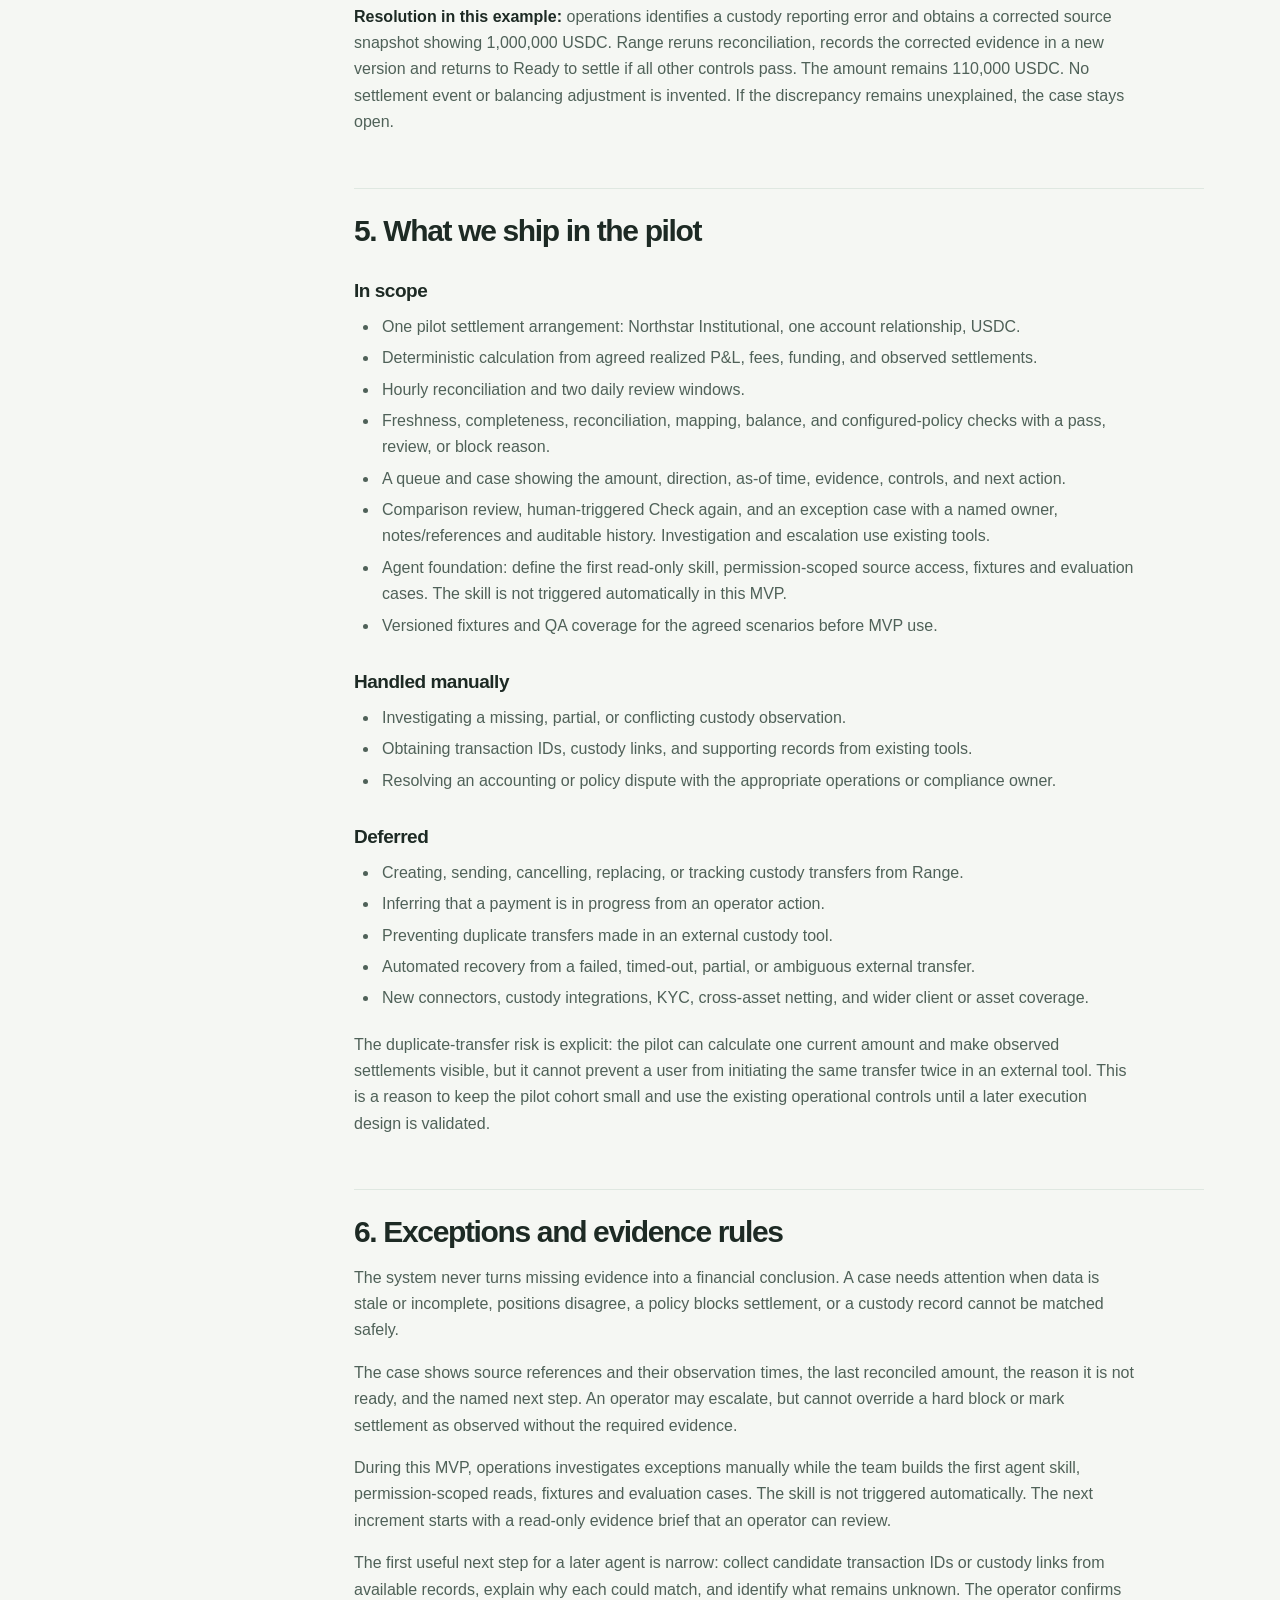
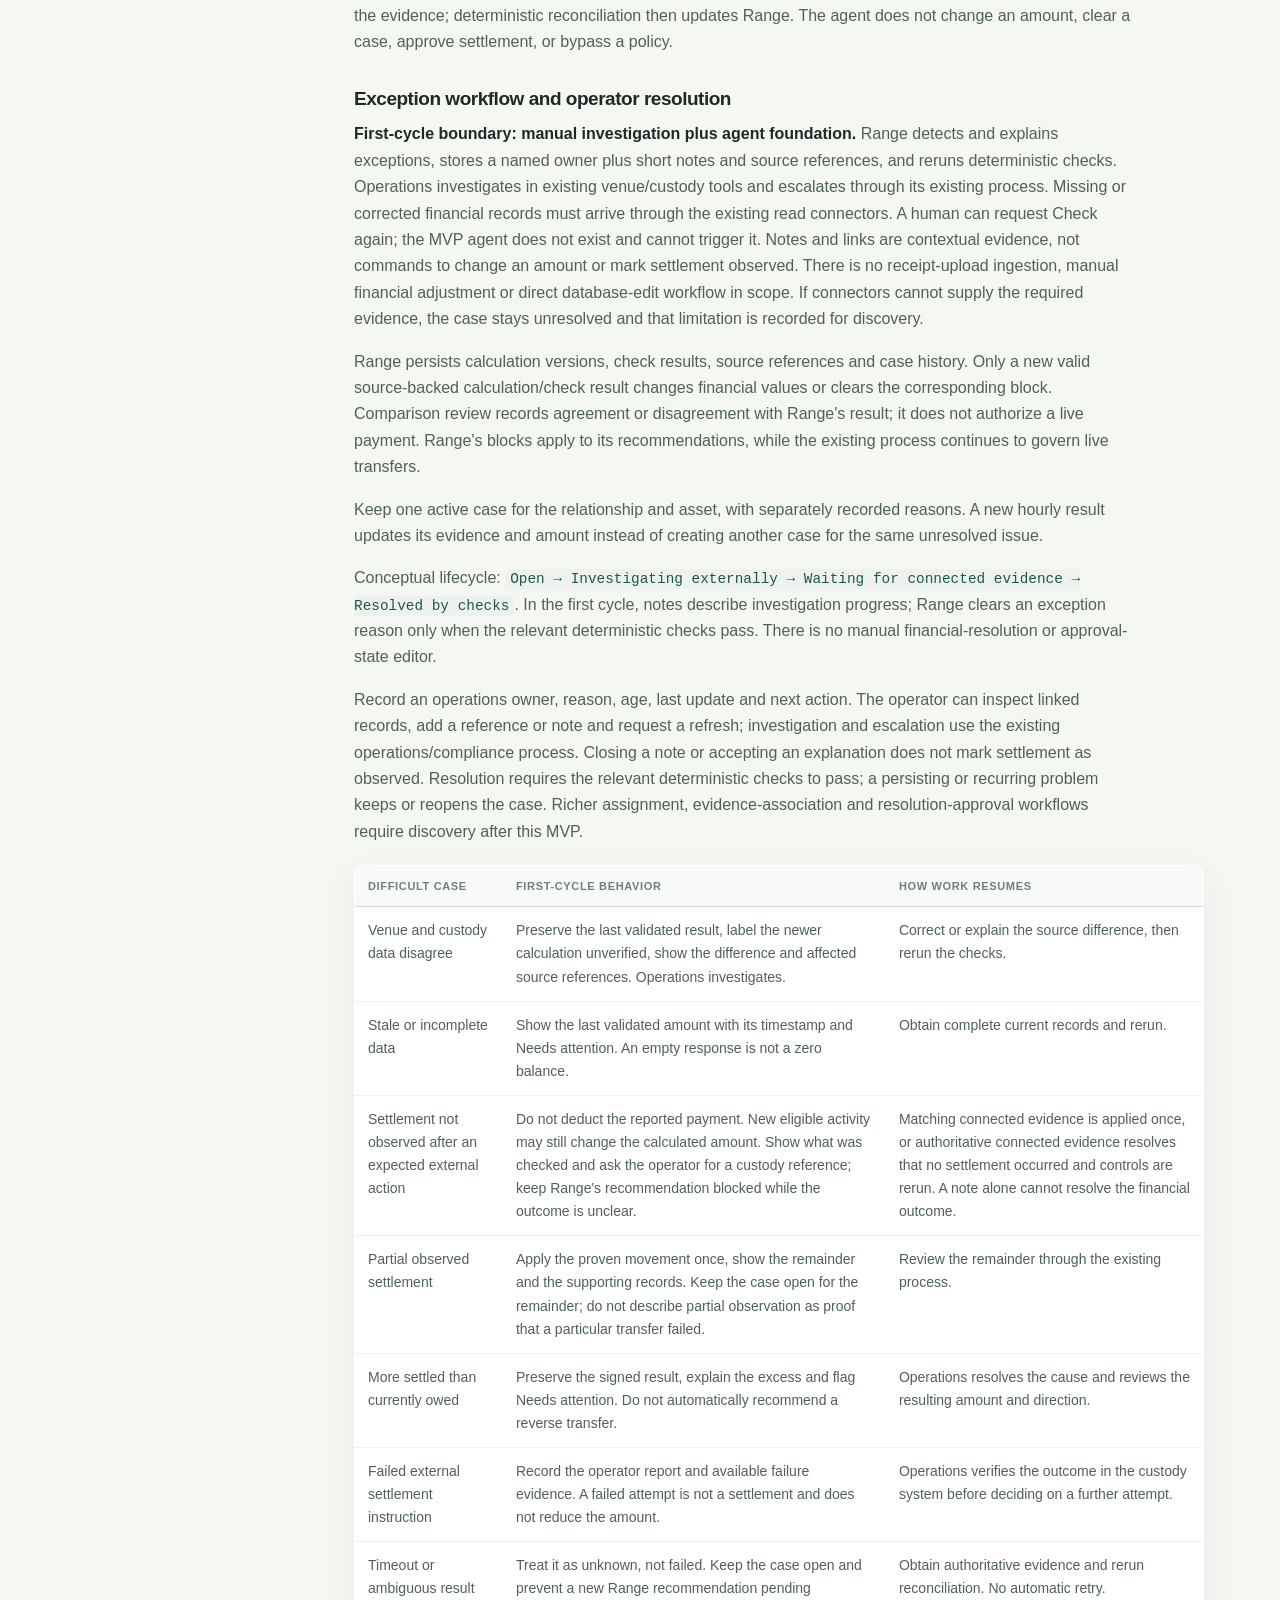
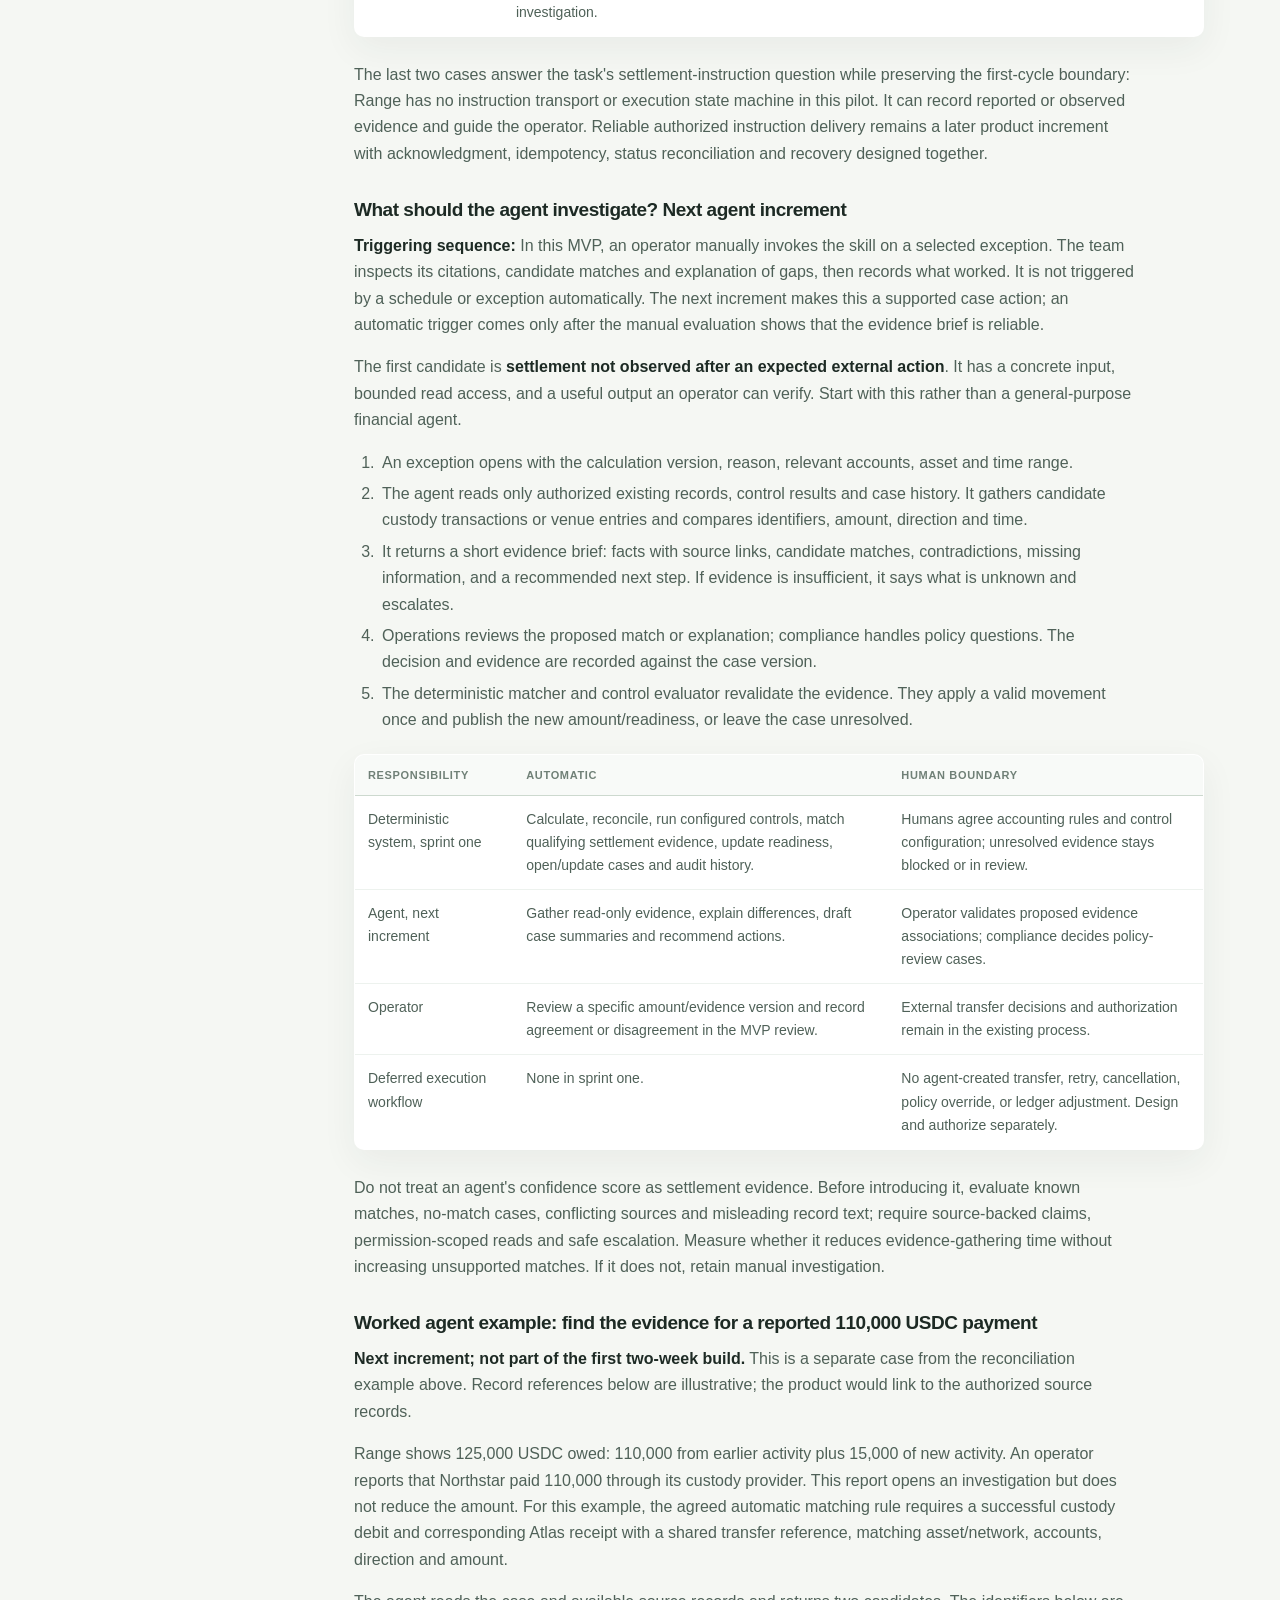
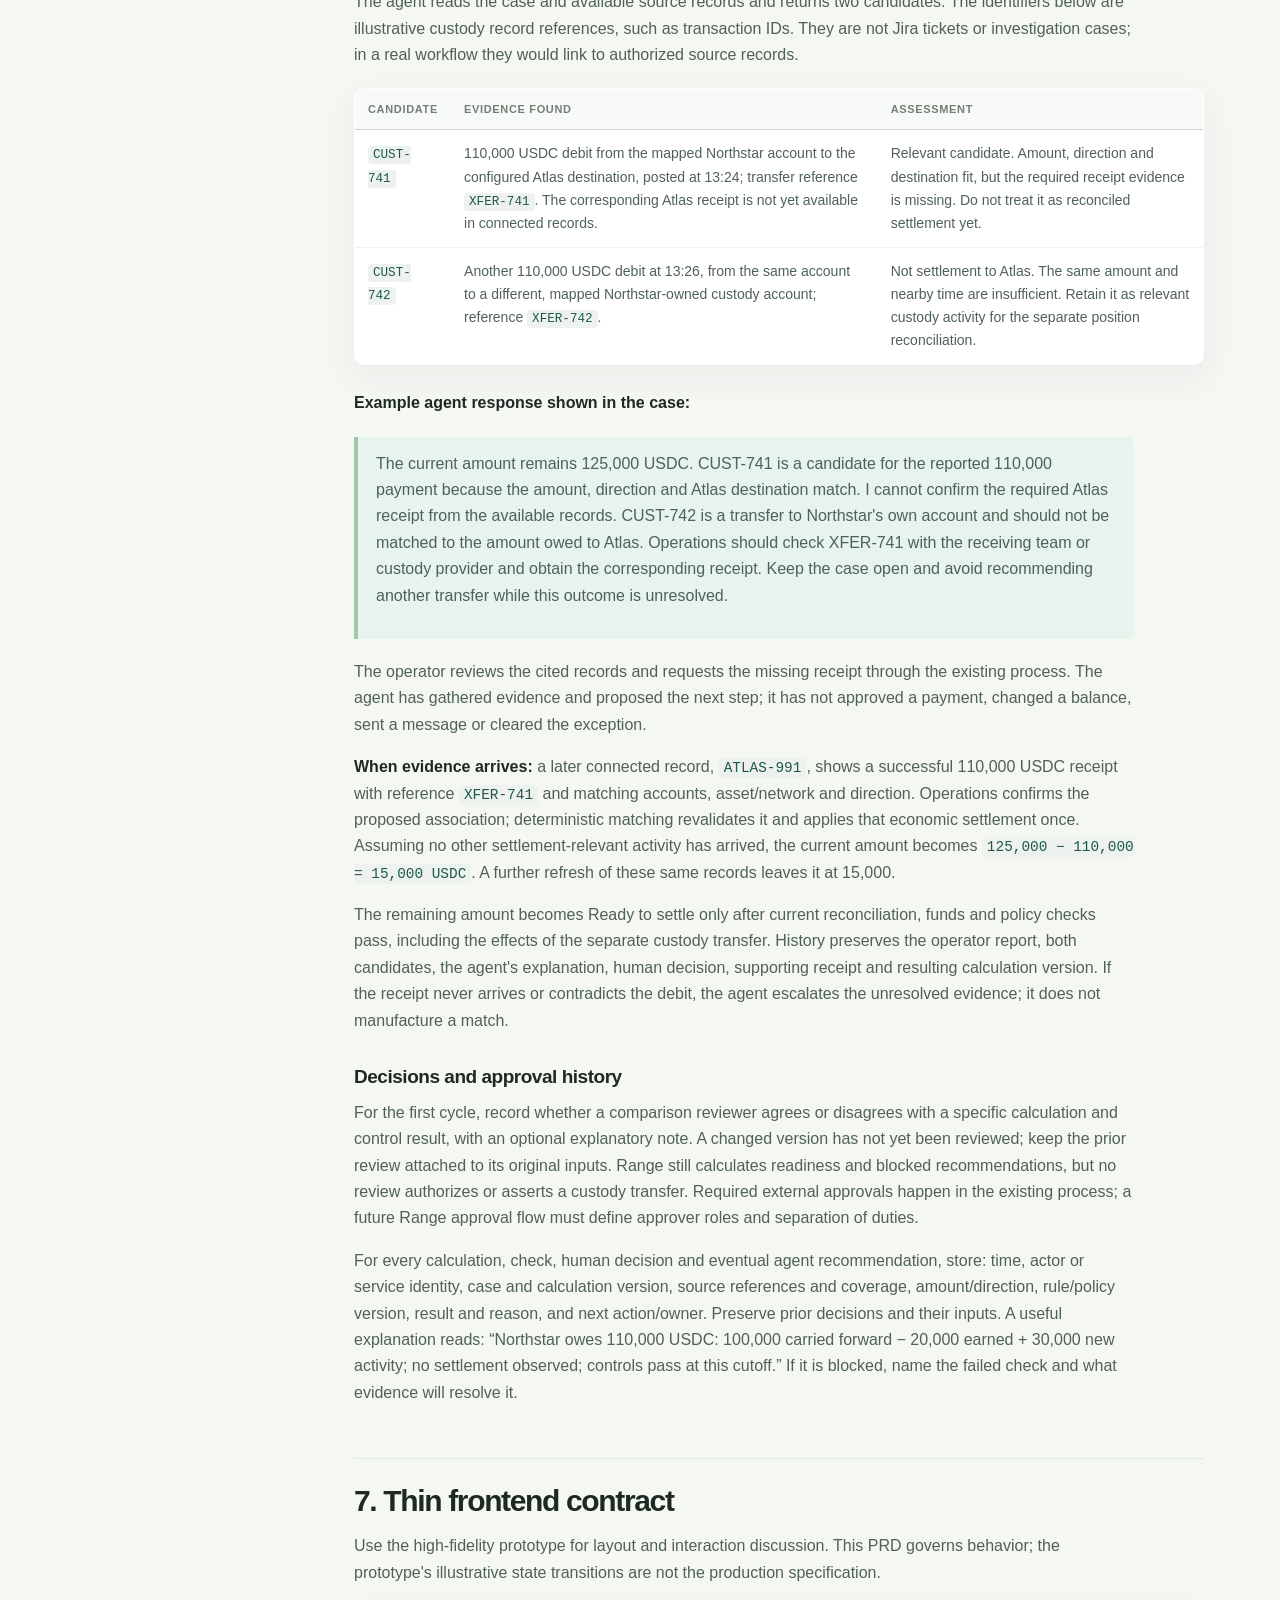
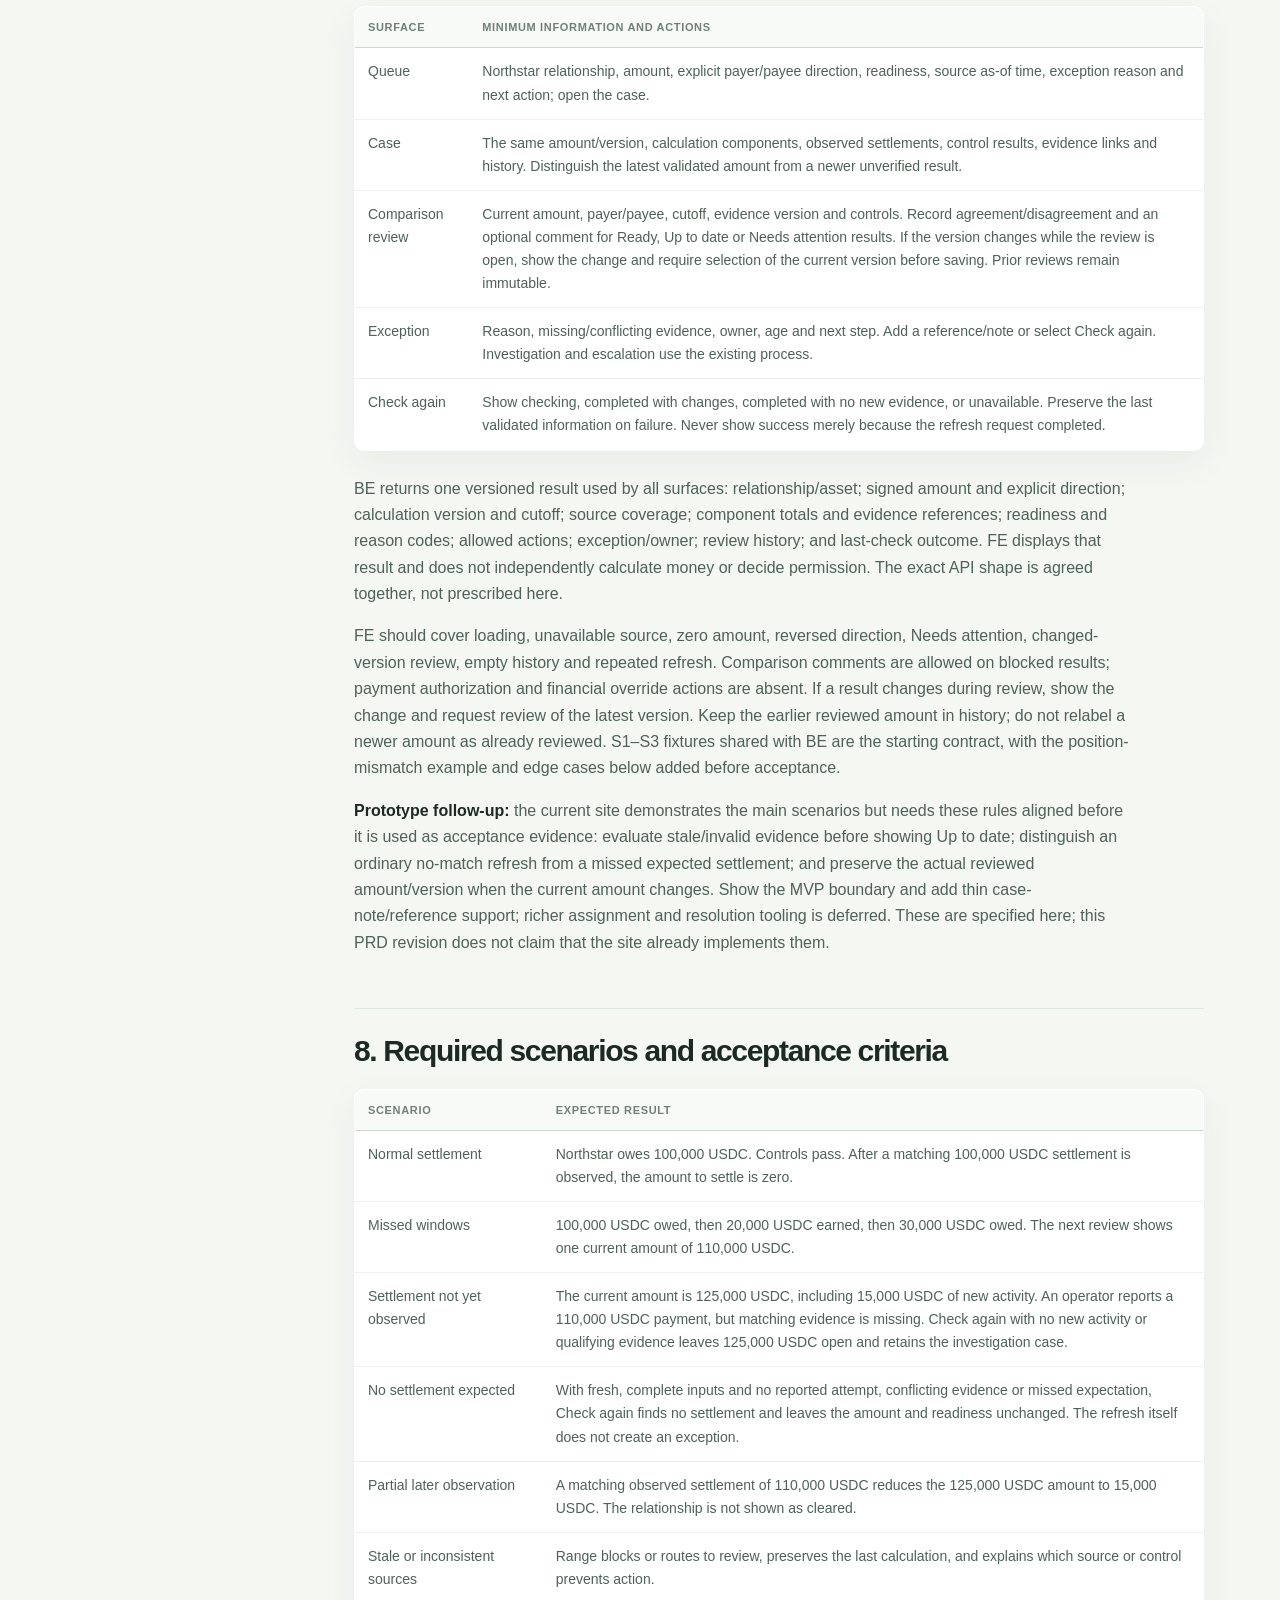
==== commit a4999822: "Improve pilot scope scanning" ====
--- a/engineering-appendix.html
+++ b/engineering-appendix.html
@@ -1,4 +1,4 @@
-<!doctype html><html lang="en"><head><meta charset="utf-8" /><meta name="viewport" content="width=device-width, initial-scale=1" /><meta name="theme-color" content="#f5f7f3" /><title>Range — Engineering appendix</title><link rel="stylesheet" href="spec.css" /></head><body><header class="spec-topbar"><a class="brand" href="index.html" aria-label="Back to Range prototype"><span class="brand-mark" aria-hidden="true">R</span><span><strong>range</strong><small>operations workspace</small></span></a><div class="spec-topbar-actions"><span class="doc-label"><span class="status-dot"></span>Engineering appendix</span><a class="back-link" href="spec.html">Back to MVP proposal <span aria-hidden="true">↗</span></a></div></header><div class="spec-shell"><aside class="spec-sidebar" aria-label="Appendix navigation"><div class="sidebar-kicker">REFERENCE NOTES</div><p class="sidebar-intro">Calculation, reconciliation, exception and implementation detail behind the MVP proposal.</p><nav class="spec-toc"><a href="spec.html">← MVP proposal</a><a href="#3-core-model">Core model</a><a href="#4-mvp-workflow">MVP workflow</a><a href="#5-what-we-ship-in-two-weeks">Two-week scope</a><a href="#6-exceptions-and-evidence-rules">Exceptions and evidence</a></nav><div class="sidebar-links"><a href="engineering-appendix.md">View Markdown source <span>↗</span></a><a href="index.html">Open prototype <span>↗</span></a></div></aside><main class="spec-document"><div class="document-meta"><span>ENGINEERING APPENDIX</span><span>REFERENCE</span><span>MVP</span></div><h1 id="range-off-chain-settlement-engineering-appendix">Range off-chain
+<!doctype html><html lang="en"><head><meta charset="utf-8" /><meta name="viewport" content="width=device-width, initial-scale=1" /><meta name="theme-color" content="#f5f7f3" /><title>Range — Engineering appendix</title><link rel="stylesheet" href="spec.css" /></head><body><header class="spec-topbar"><a class="brand" href="index.html" aria-label="Back to Range prototype"><span class="brand-mark" aria-hidden="true">R</span><span><strong>range</strong><small>operations workspace</small></span></a><div class="spec-topbar-actions"><span class="doc-label"><span class="status-dot"></span>Engineering appendix</span><a class="back-link" href="spec.html">Back to MVP proposal <span aria-hidden="true">↗</span></a></div></header><div class="spec-shell"><aside class="spec-sidebar" aria-label="Appendix navigation"><div class="sidebar-kicker">REFERENCE NOTES</div><p class="sidebar-intro">Calculation, reconciliation, exception and implementation detail behind the MVP proposal.</p><nav class="spec-toc"><a href="spec.html">← MVP proposal</a><a href="#3-core-model">Core model</a><a href="#4-mvp-workflow">MVP workflow</a><a href="#5-what-we-ship-in-the-pilot">Pilot scope</a><a href="#6-exceptions-and-evidence-rules">Exceptions and evidence</a></nav><div class="sidebar-links"><a href="engineering-appendix.md">View Markdown source <span>↗</span></a><a href="index.html">Open prototype <span>↗</span></a></div></aside><main class="spec-document"><div class="document-meta"><span>ENGINEERING APPENDIX</span><span>REFERENCE</span><span>MVP</span></div><h1 id="range-off-chain-settlement-engineering-appendix">Range off-chain
 settlement: engineering appendix</h1>
 <p><strong>Status:</strong> optional reference, 8 September 2026<br />
 <strong>Audience:</strong> Range product, operations, compliance, and
@@ -455,7 +455,7 @@
 controls pass. The amount remains 110,000 USDC. No settlement event or
 balancing adjustment is invented. If the discrepancy remains
 unexplained, the case stays open.</p>
-<h2 id="5-what-we-ship-in-two-weeks">5. What we ship in two weeks</h2>
+<h2 id="5-what-we-ship-in-the-pilot">5. What we ship in the pilot</h2>
 <h3 id="in-scope">In scope</h3>
 <ul>
 <li>One pilot settlement arrangement: Northstar Institutional, one
@@ -991,7 +991,7 @@
 or automated actions.</td>
 </tr>
 <tr>
-<td>What did we learn in the first two weeks?</td>
+<td>What did we learn?</td>
 <td>Test stale data, partial observations, repeated refresh and changed
 versions; review observed errors and operator feedback.</td>
 <td>Close the two weeks with a retrospective and choose the next
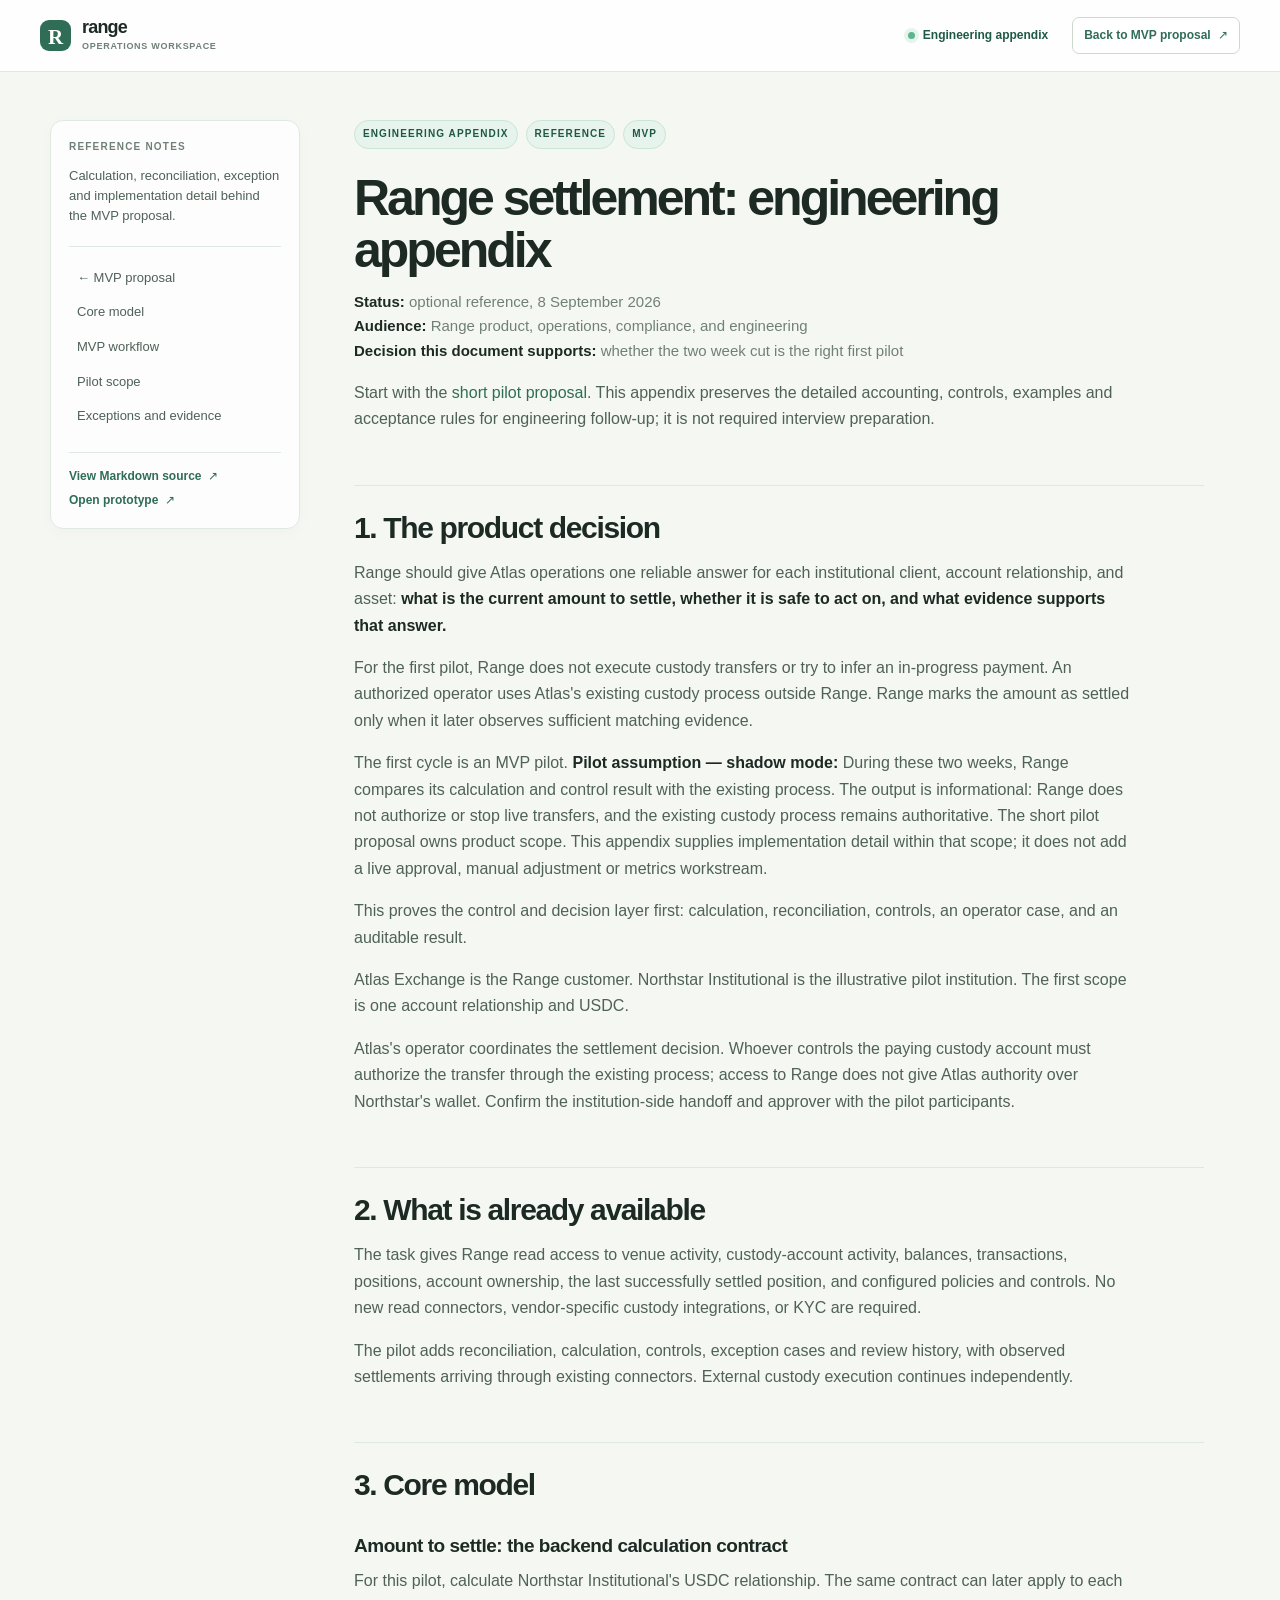
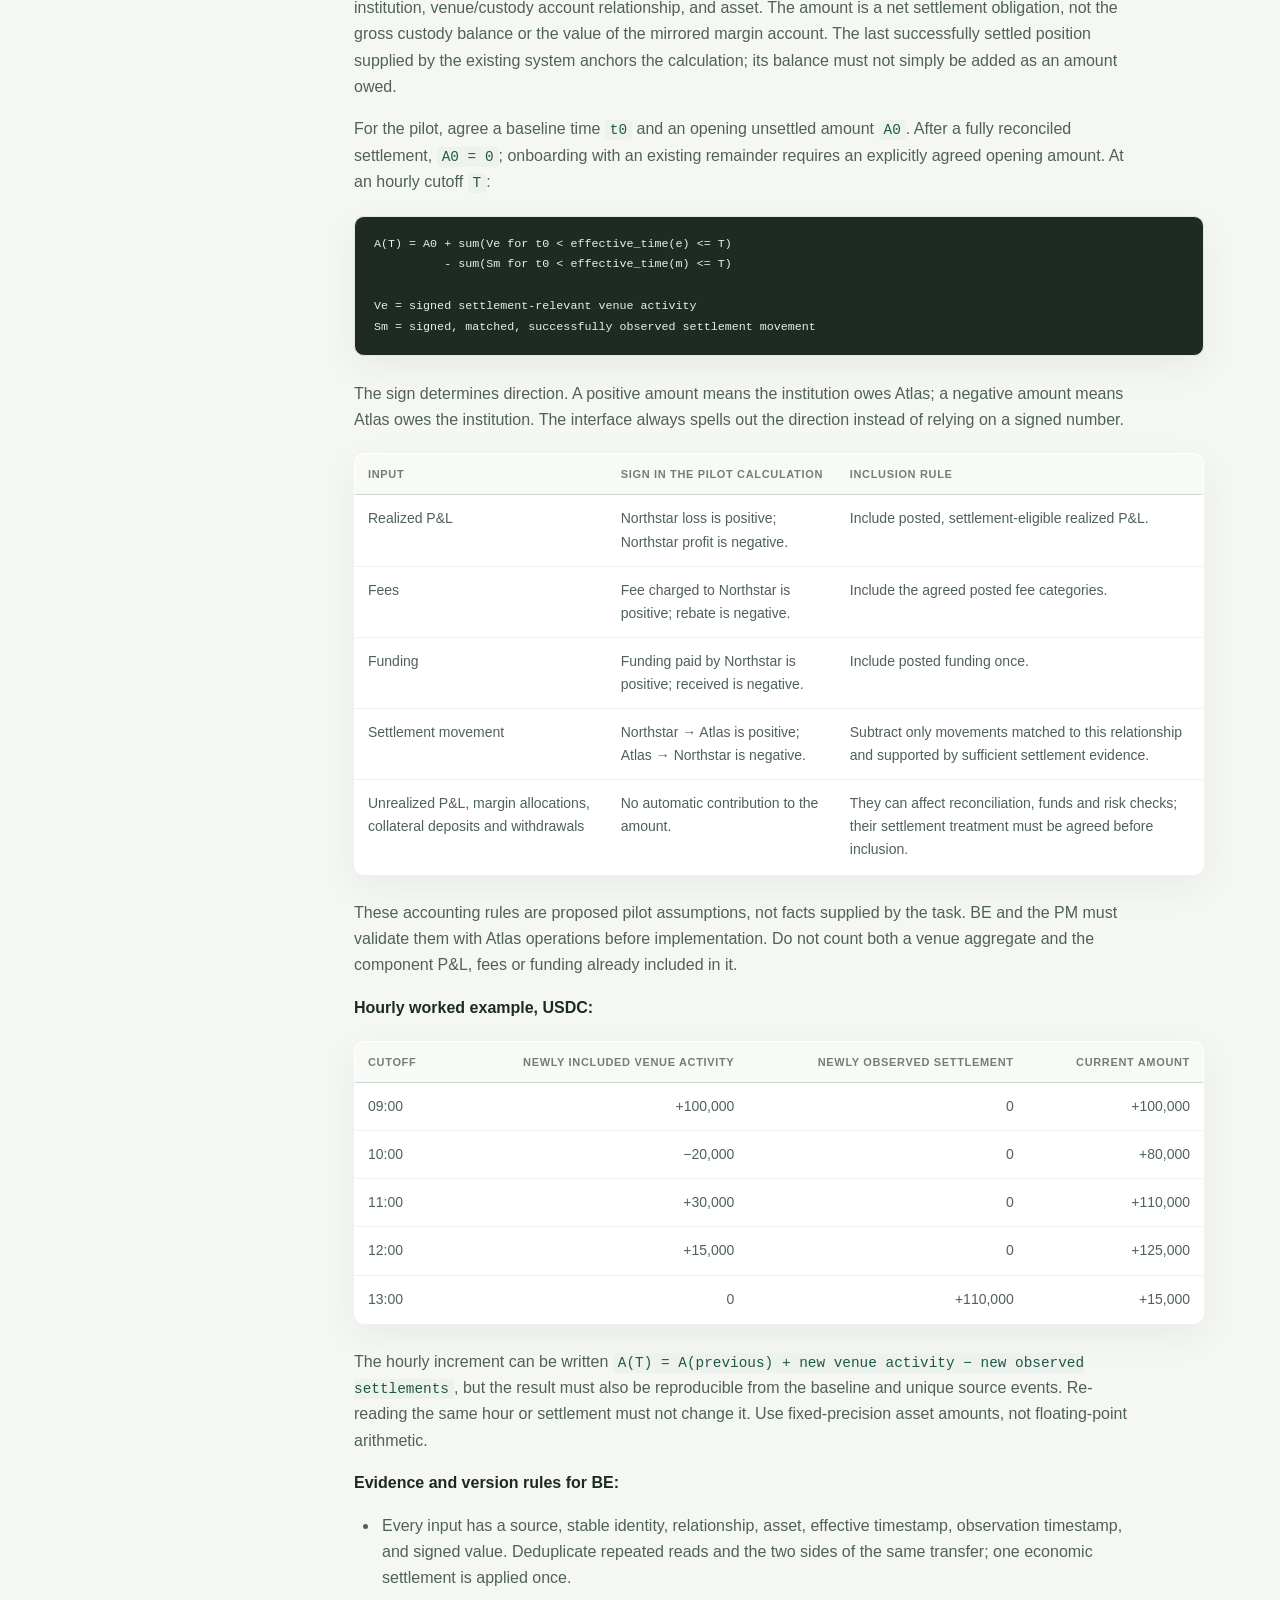
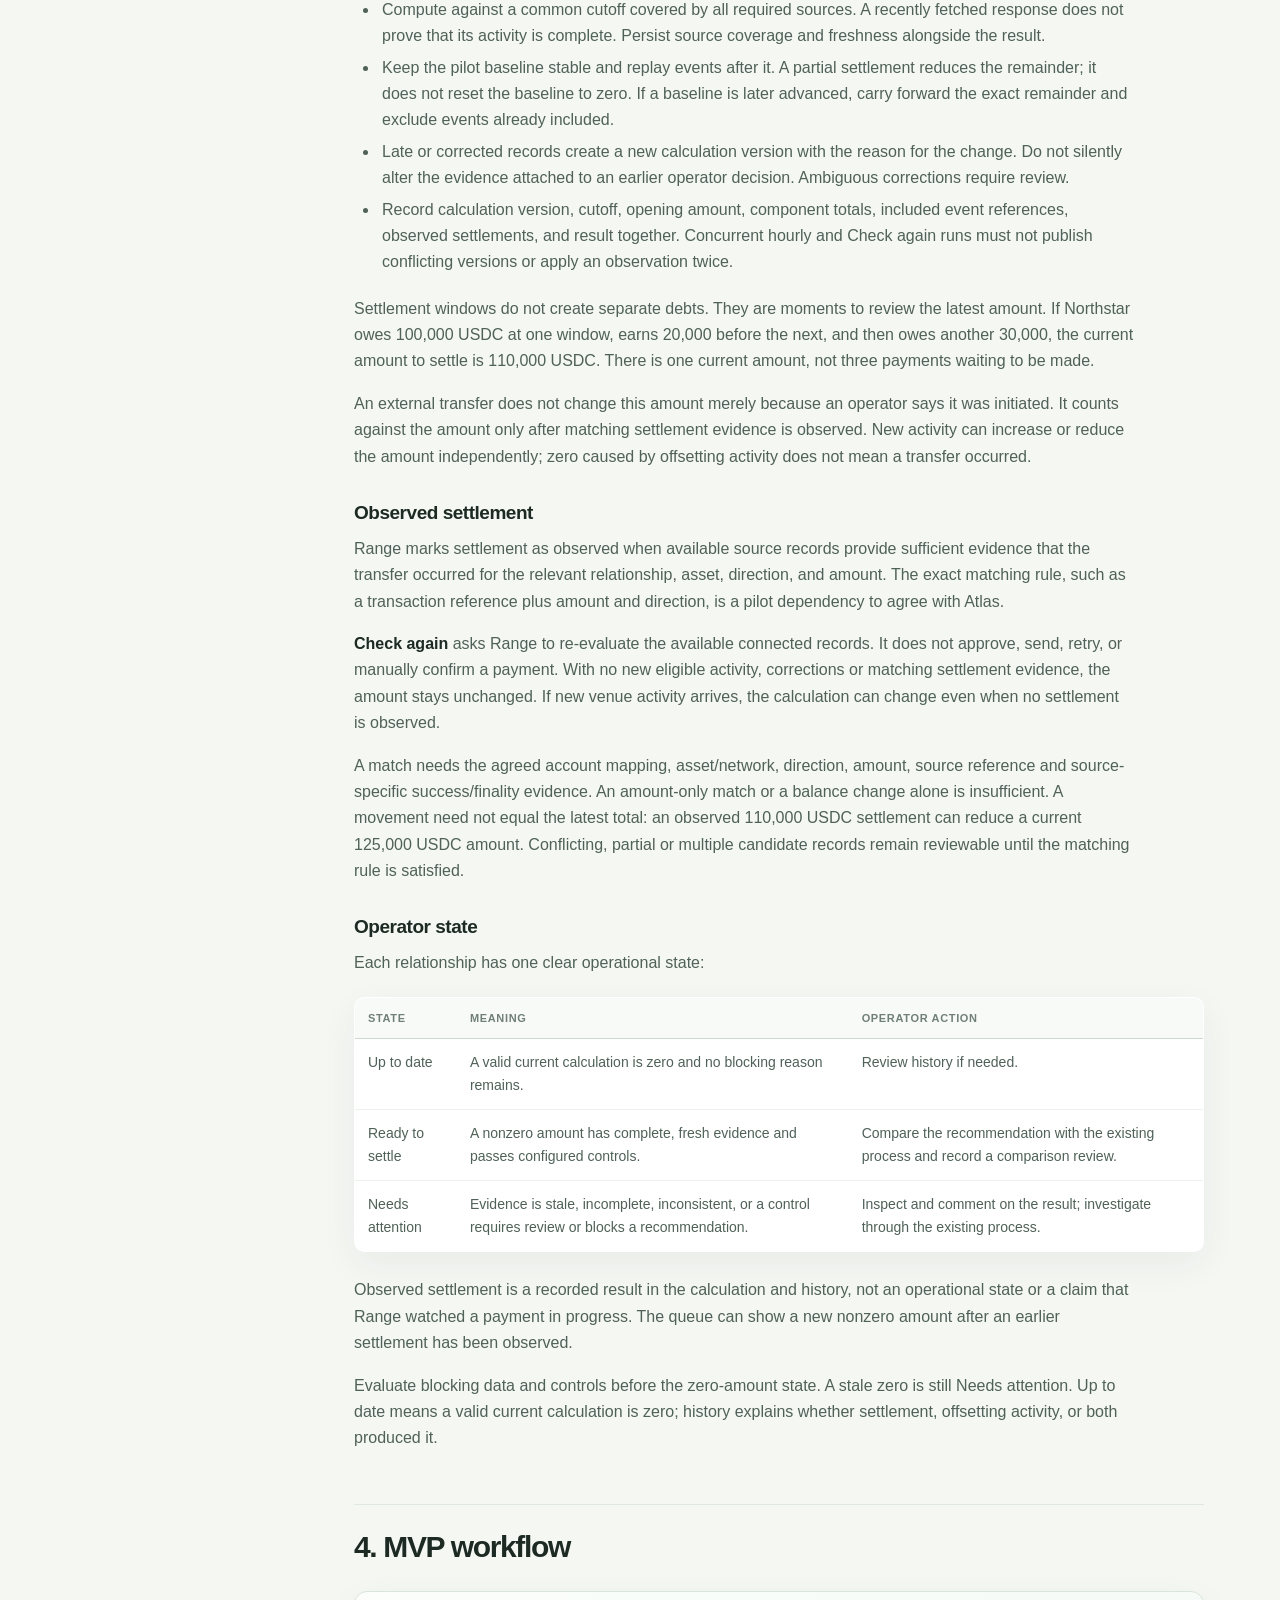
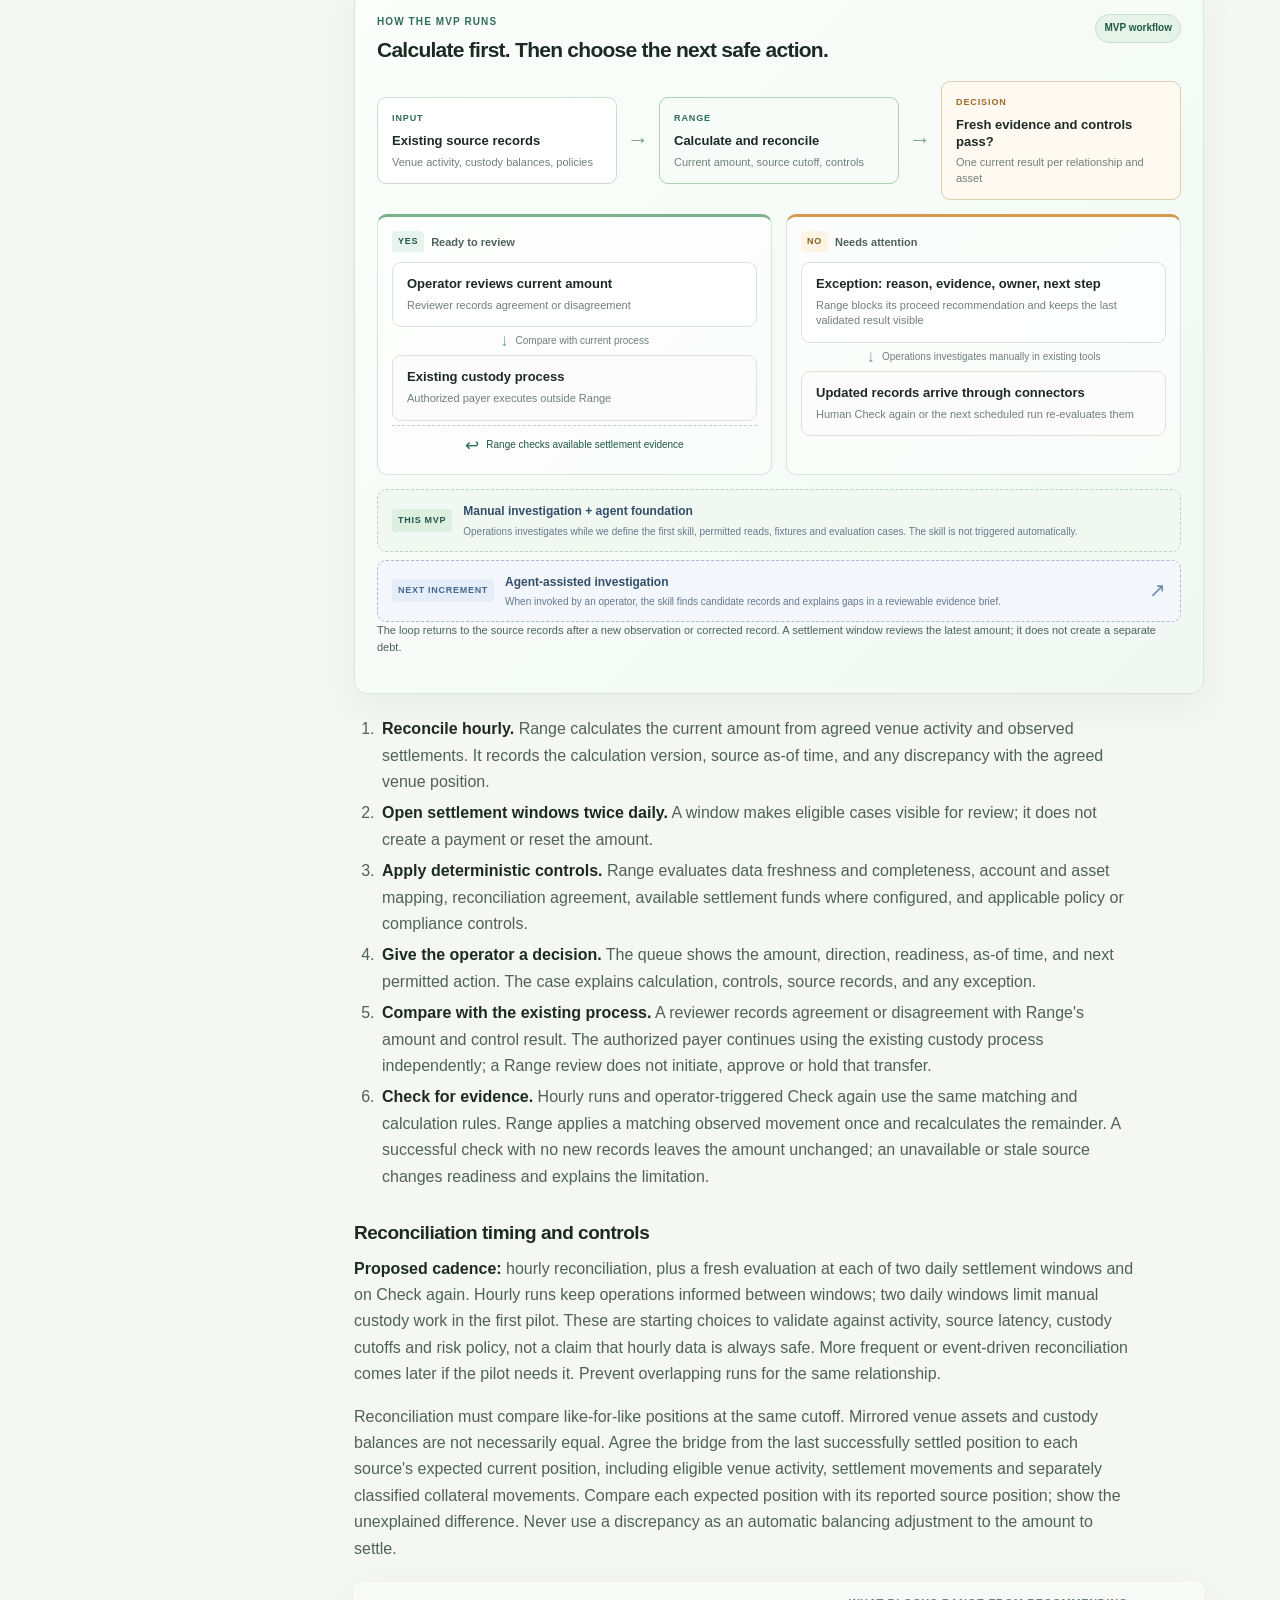
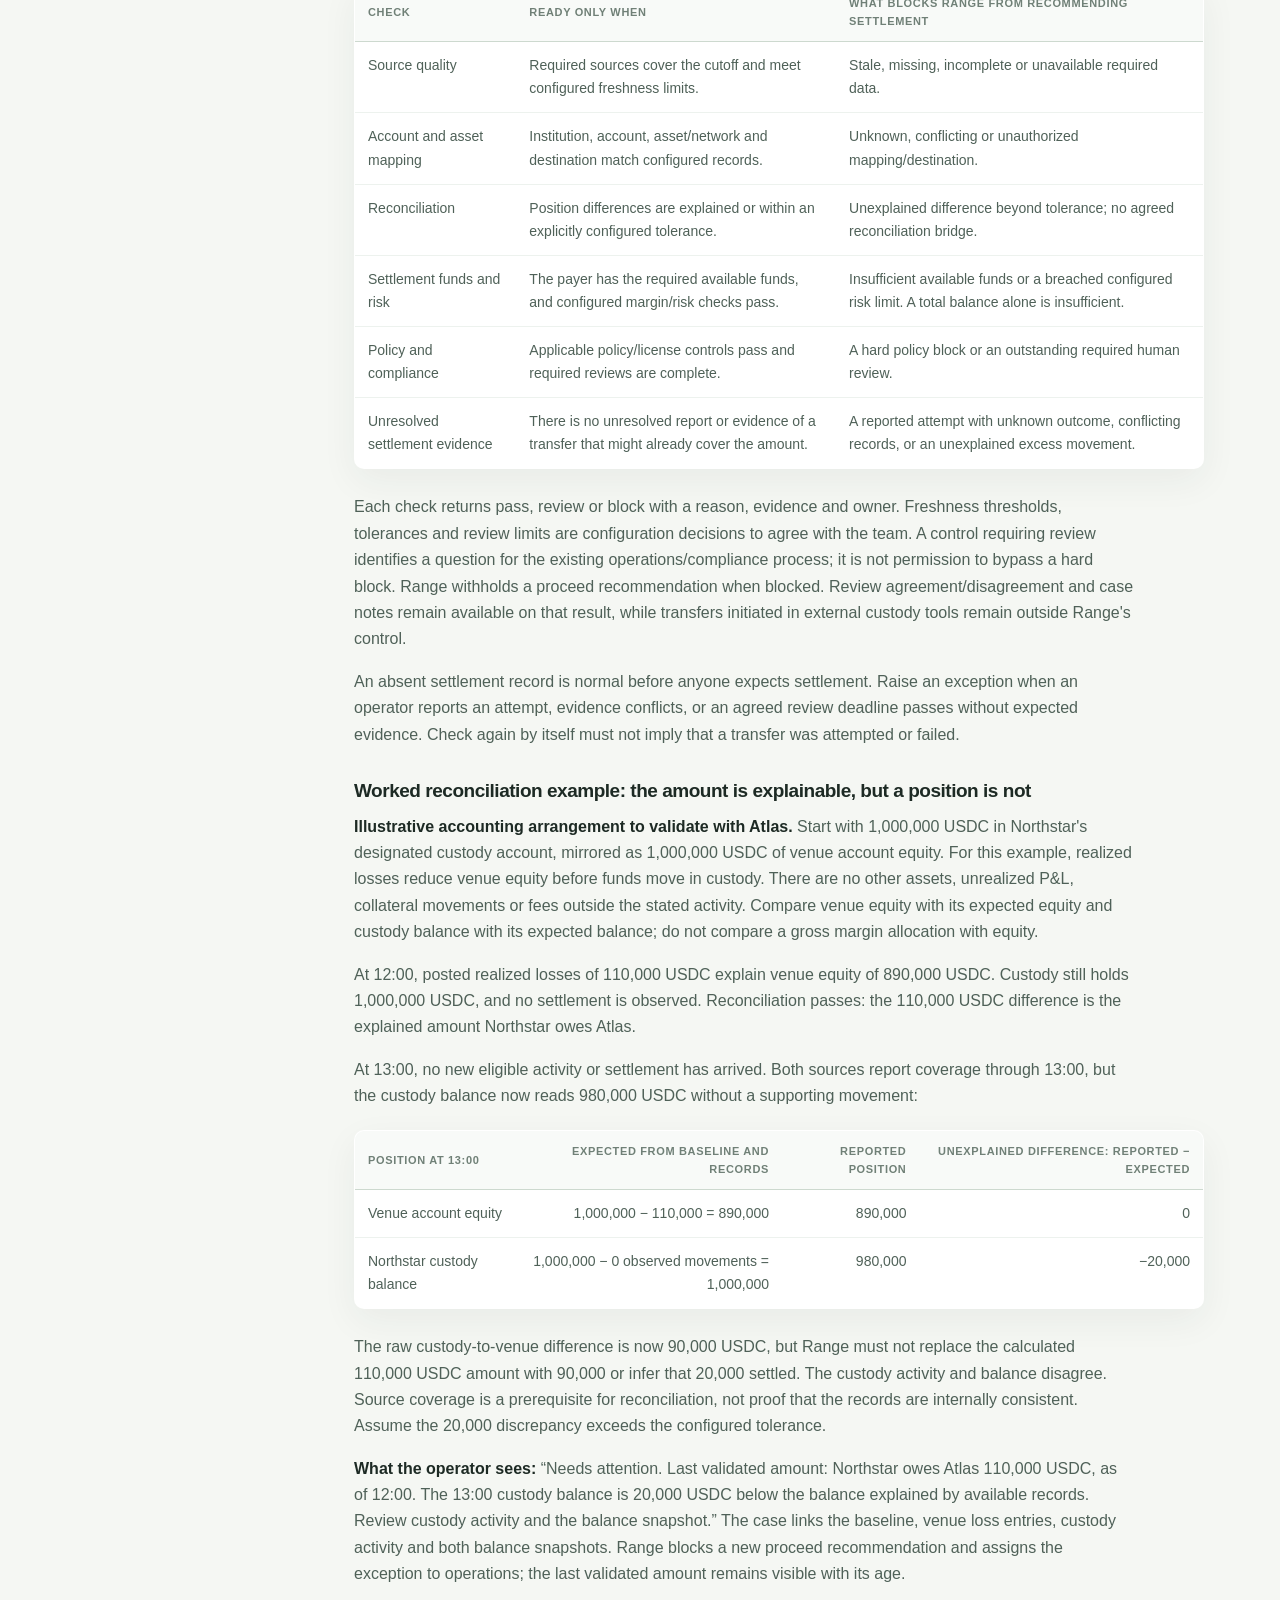
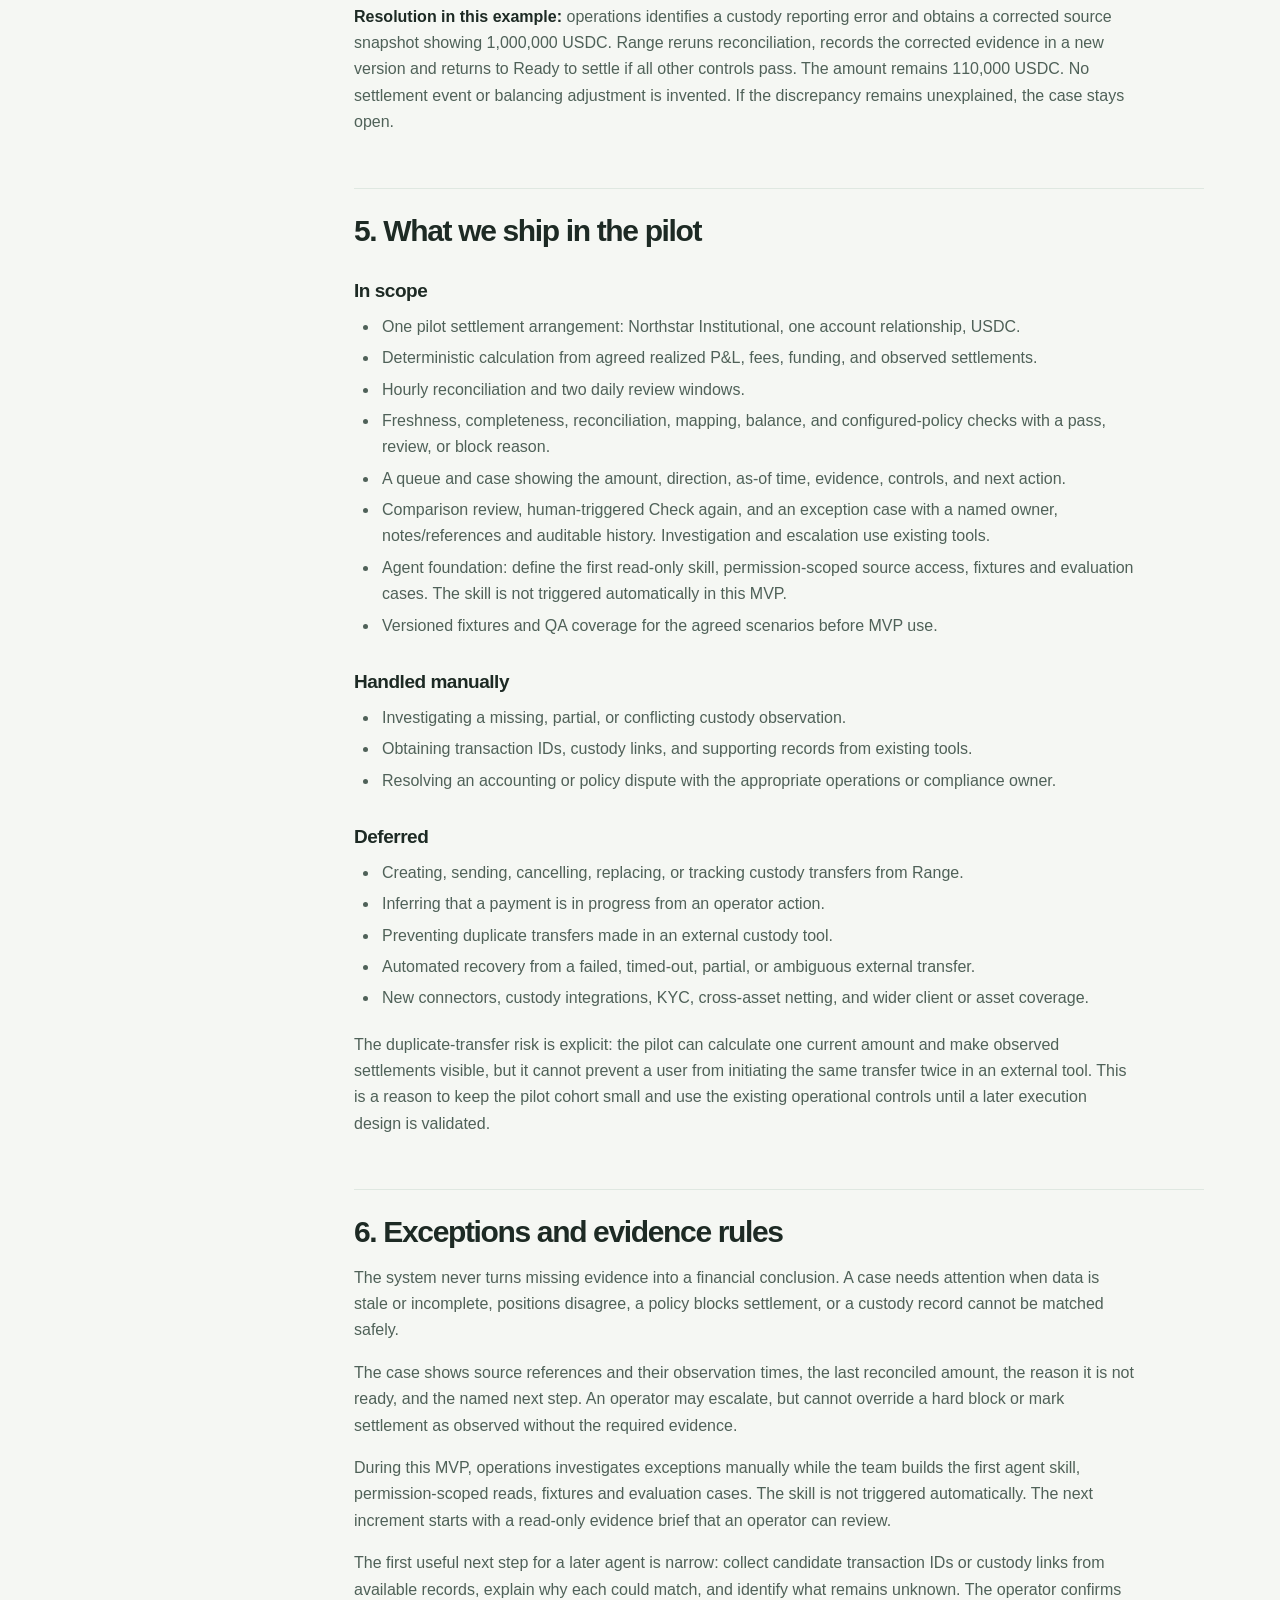
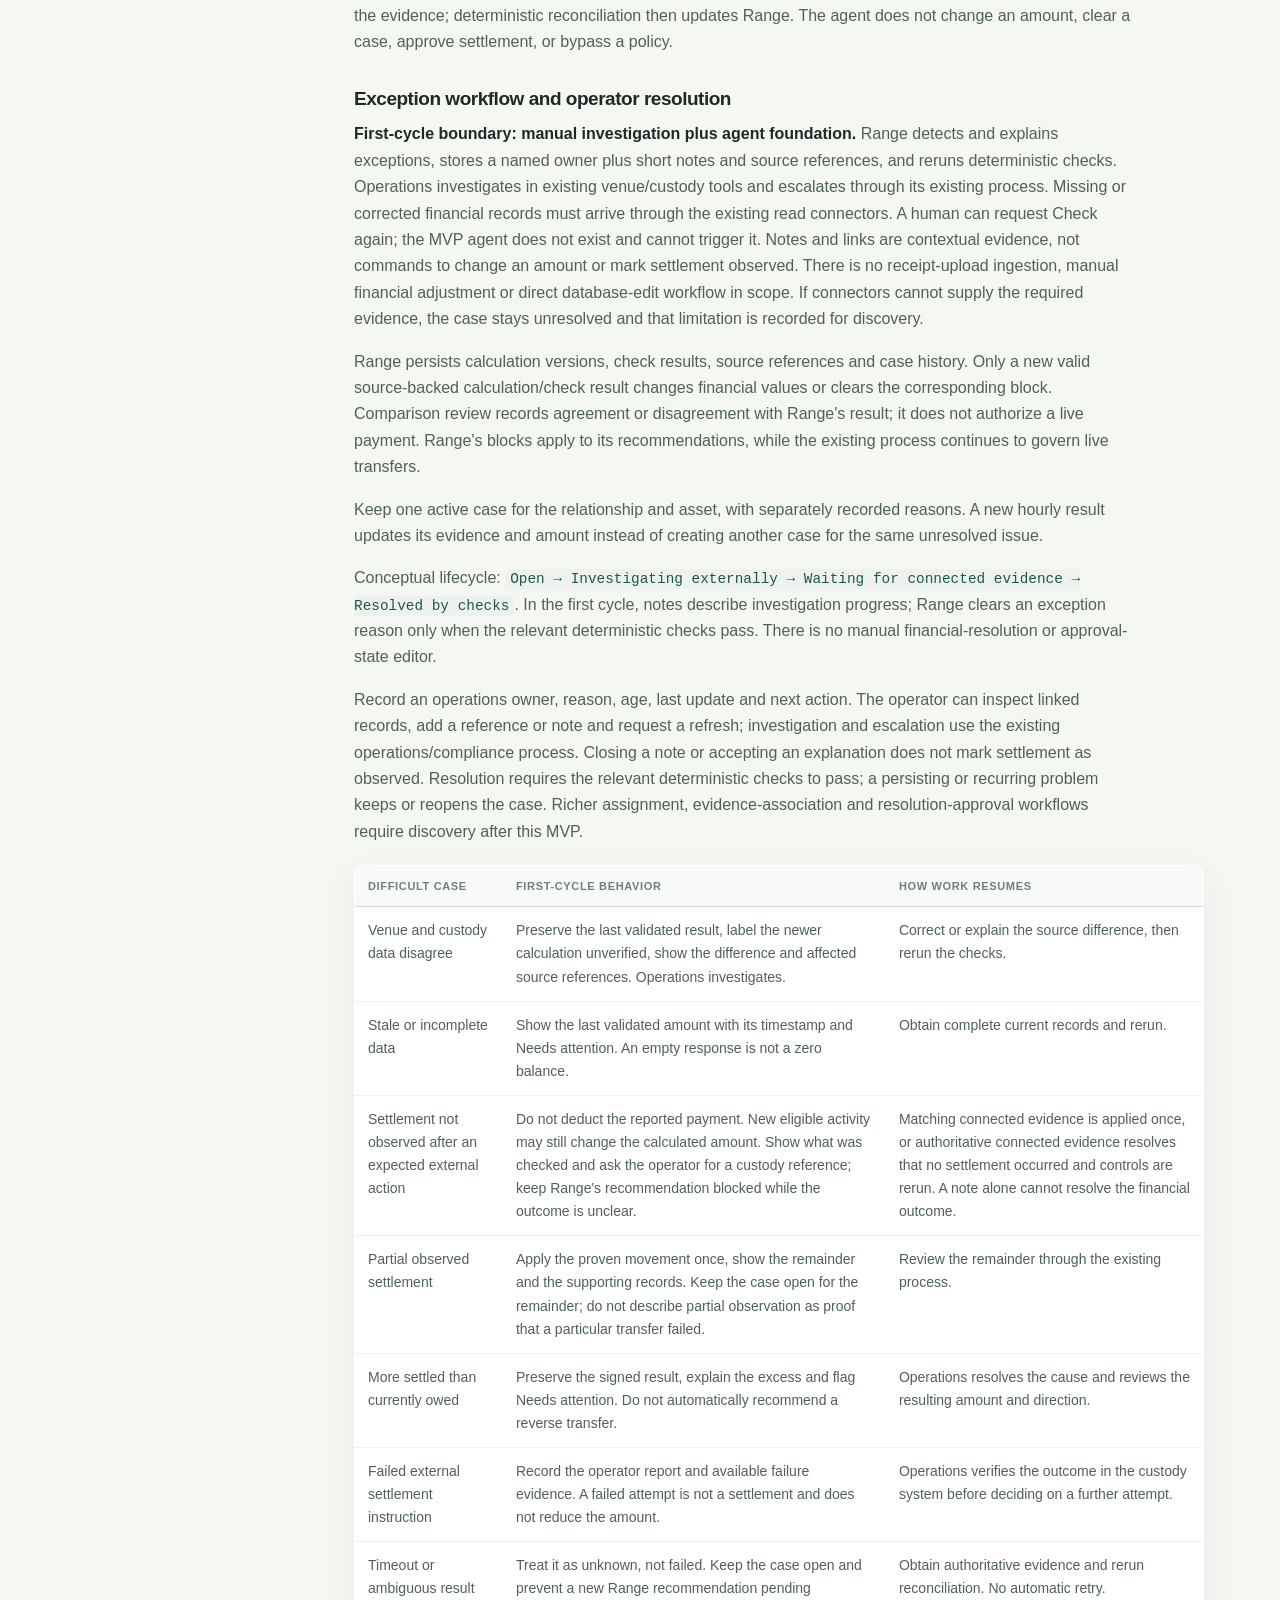
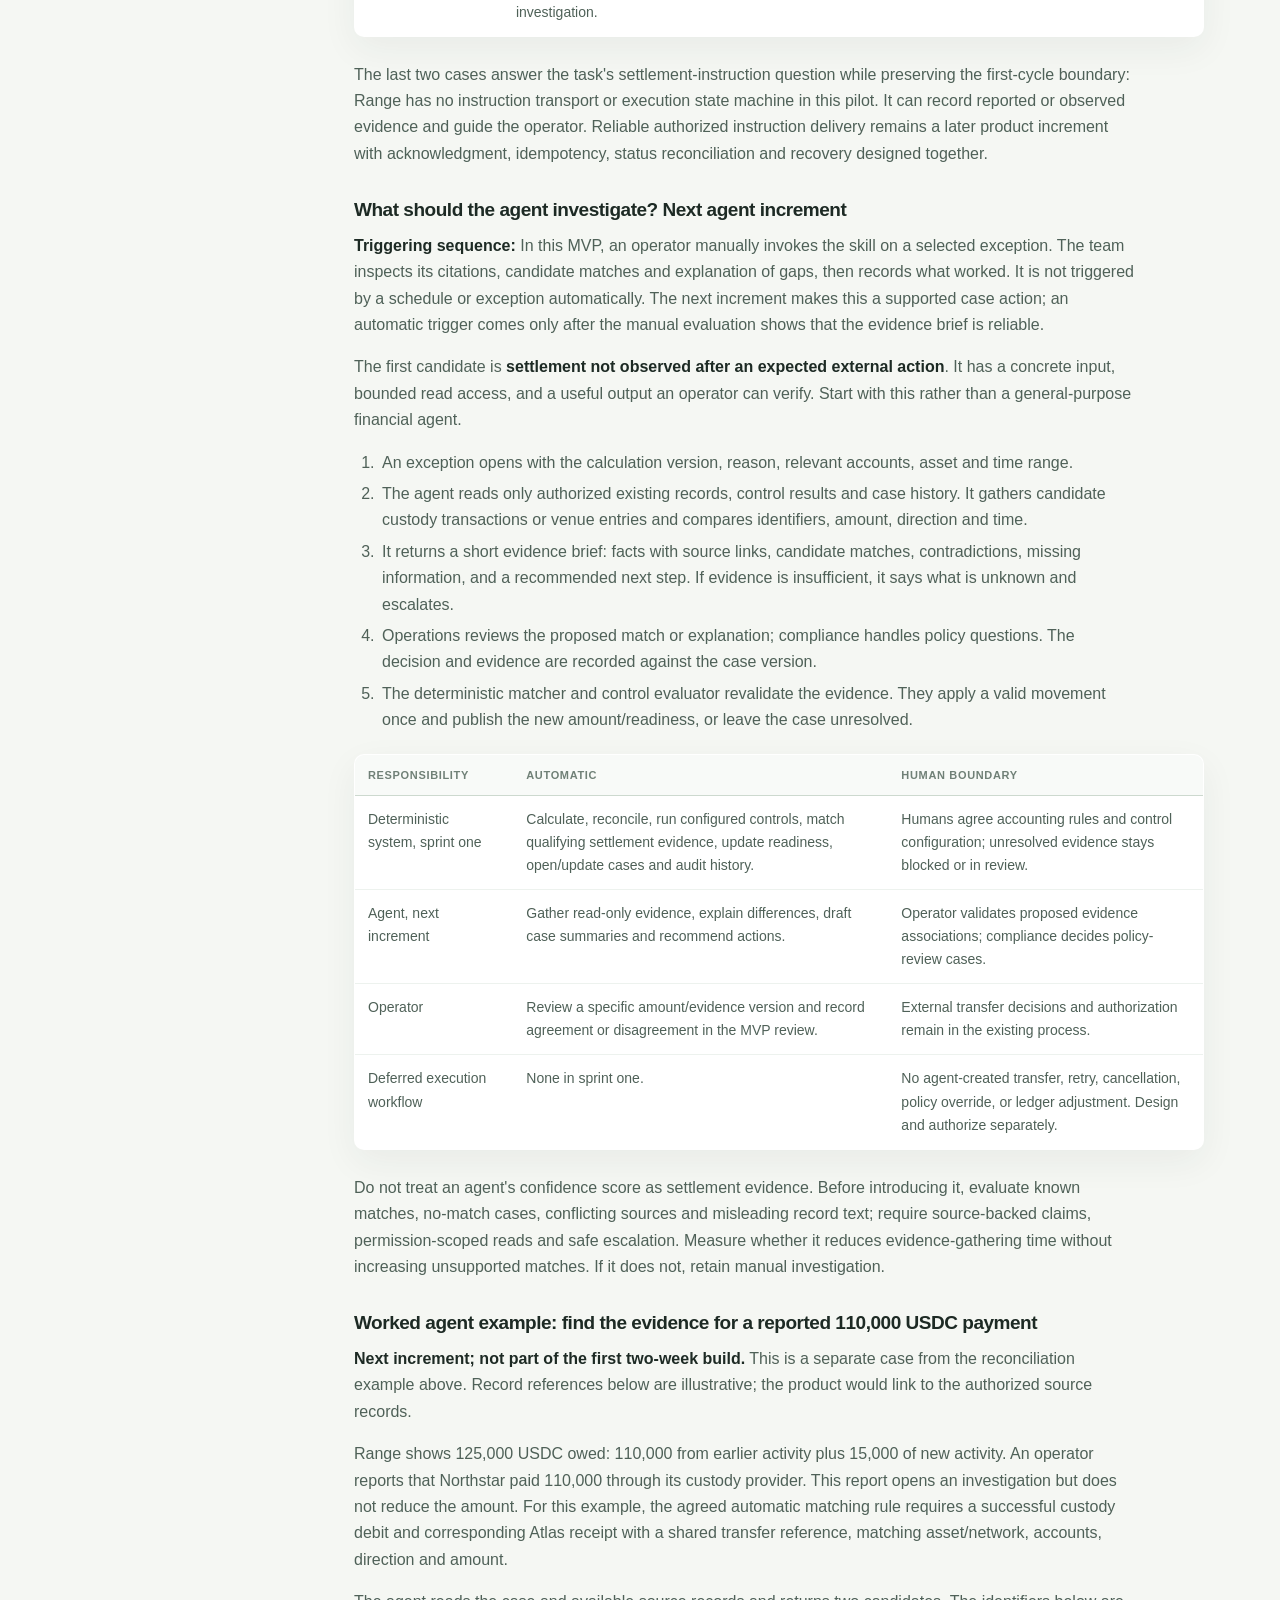
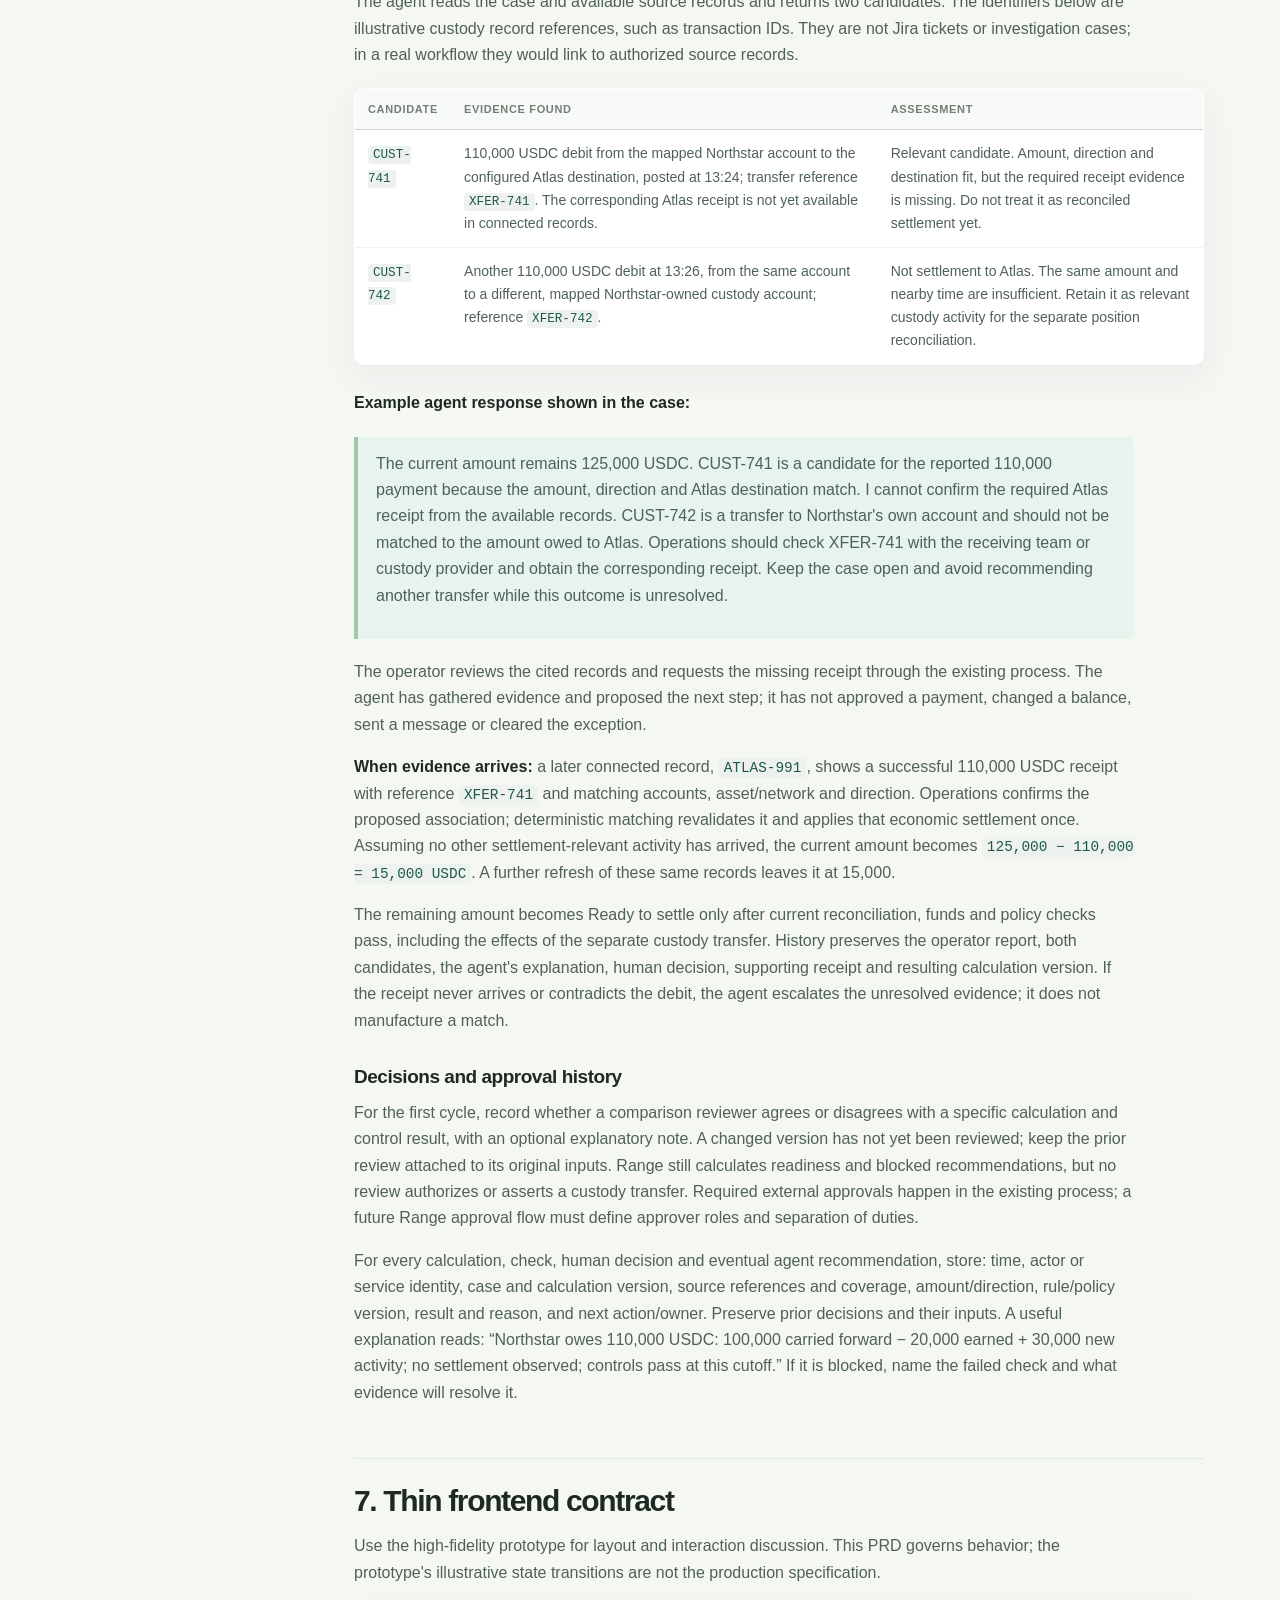
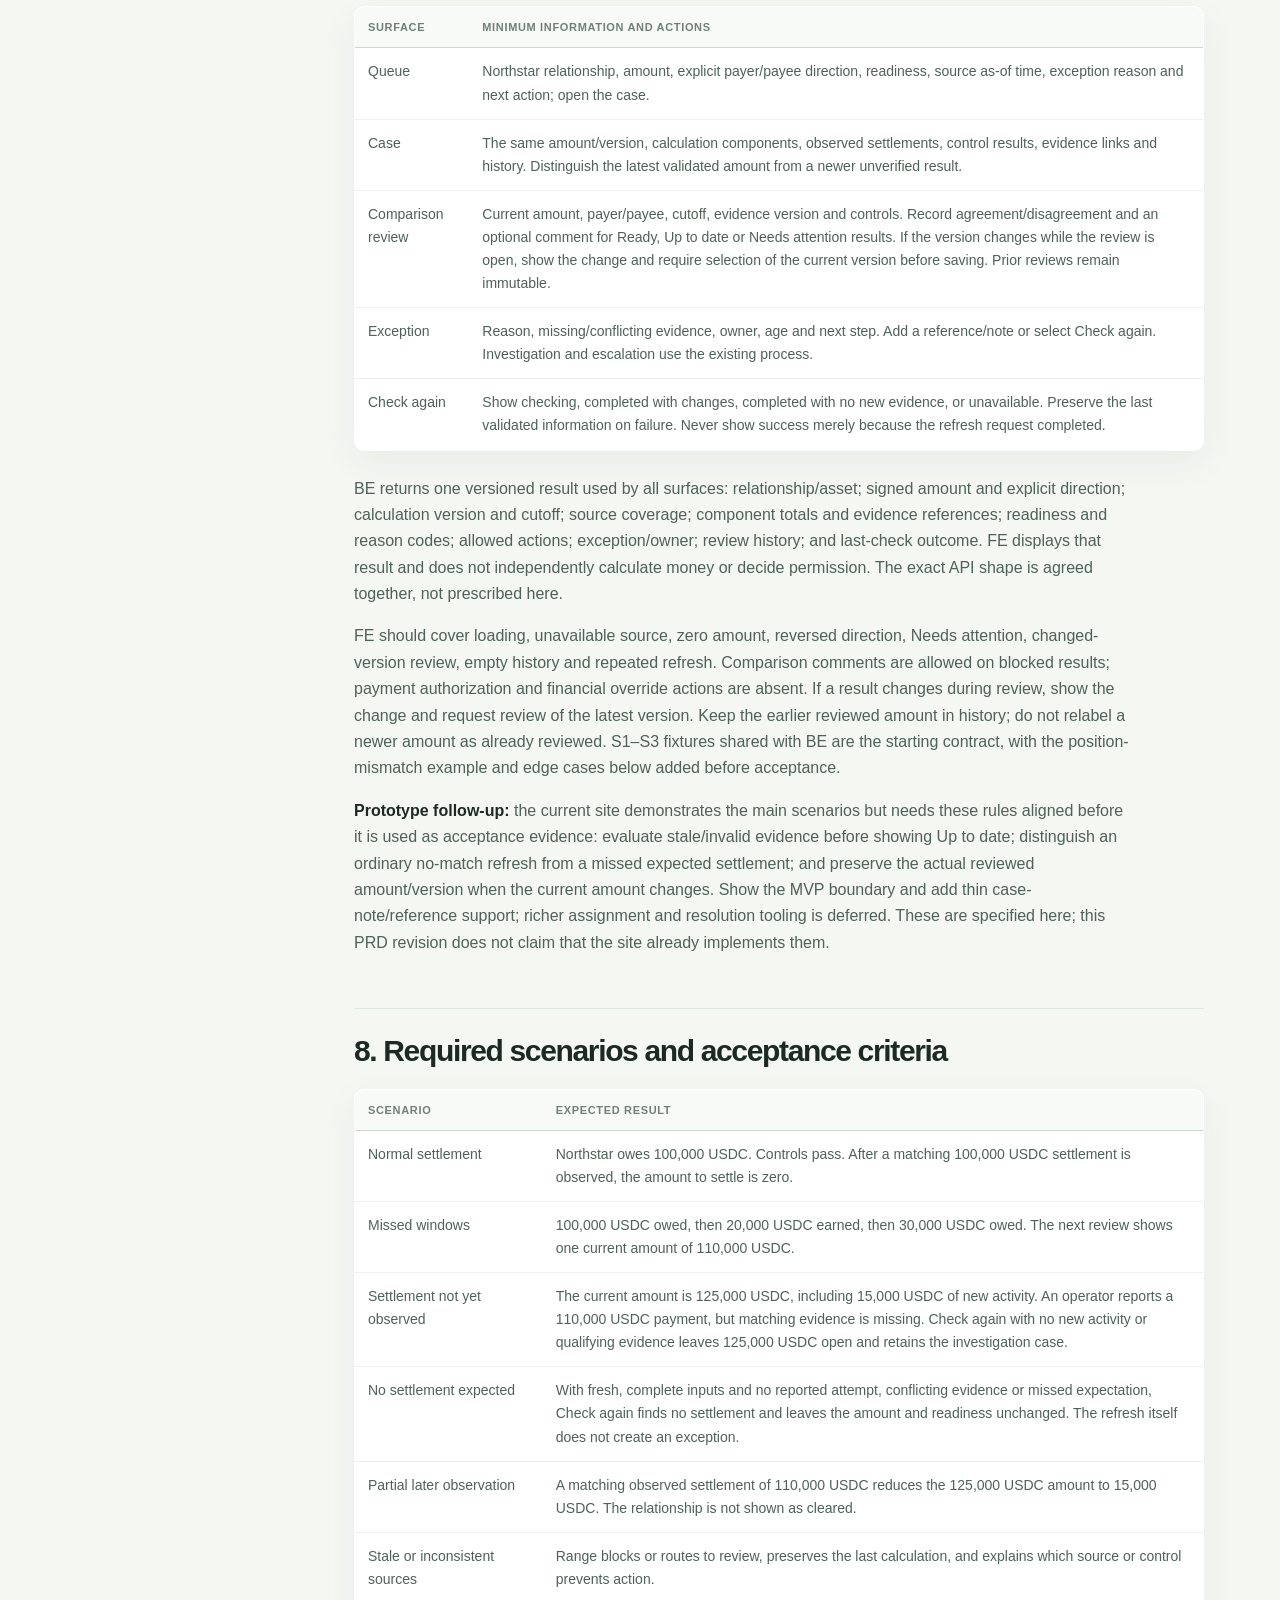
==== commit 1360e309: "Simplify settlement document titles" ====
--- a/engineering-appendix.html
+++ b/engineering-appendix.html
@@ -1,5 +1,5 @@
-<!doctype html><html lang="en"><head><meta charset="utf-8" /><meta name="viewport" content="width=device-width, initial-scale=1" /><meta name="theme-color" content="#f5f7f3" /><title>Range — Engineering appendix</title><link rel="stylesheet" href="spec.css" /></head><body><header class="spec-topbar"><a class="brand" href="index.html" aria-label="Back to Range prototype"><span class="brand-mark" aria-hidden="true">R</span><span><strong>range</strong><small>operations workspace</small></span></a><div class="spec-topbar-actions"><span class="doc-label"><span class="status-dot"></span>Engineering appendix</span><a class="back-link" href="spec.html">Back to MVP proposal <span aria-hidden="true">↗</span></a></div></header><div class="spec-shell"><aside class="spec-sidebar" aria-label="Appendix navigation"><div class="sidebar-kicker">REFERENCE NOTES</div><p class="sidebar-intro">Calculation, reconciliation, exception and implementation detail behind the MVP proposal.</p><nav class="spec-toc"><a href="spec.html">← MVP proposal</a><a href="#3-core-model">Core model</a><a href="#4-mvp-workflow">MVP workflow</a><a href="#5-what-we-ship-in-the-pilot">Pilot scope</a><a href="#6-exceptions-and-evidence-rules">Exceptions and evidence</a></nav><div class="sidebar-links"><a href="engineering-appendix.md">View Markdown source <span>↗</span></a><a href="index.html">Open prototype <span>↗</span></a></div></aside><main class="spec-document"><div class="document-meta"><span>ENGINEERING APPENDIX</span><span>REFERENCE</span><span>MVP</span></div><h1 id="range-off-chain-settlement-engineering-appendix">Range off-chain
-settlement: engineering appendix</h1>
+<!doctype html><html lang="en"><head><meta charset="utf-8" /><meta name="viewport" content="width=device-width, initial-scale=1" /><meta name="theme-color" content="#f5f7f3" /><title>Range — Engineering appendix</title><link rel="stylesheet" href="spec.css" /></head><body><header class="spec-topbar"><a class="brand" href="index.html" aria-label="Back to Range prototype"><span class="brand-mark" aria-hidden="true">R</span><span><strong>range</strong><small>operations workspace</small></span></a><div class="spec-topbar-actions"><span class="doc-label"><span class="status-dot"></span>Engineering appendix</span><a class="back-link" href="spec.html">Back to MVP proposal <span aria-hidden="true">↗</span></a></div></header><div class="spec-shell"><aside class="spec-sidebar" aria-label="Appendix navigation"><div class="sidebar-kicker">REFERENCE NOTES</div><p class="sidebar-intro">Calculation, reconciliation, exception and implementation detail behind the MVP proposal.</p><nav class="spec-toc"><a href="spec.html">← MVP proposal</a><a href="#3-core-model">Core model</a><a href="#4-mvp-workflow">MVP workflow</a><a href="#5-what-we-ship-in-the-pilot">Pilot scope</a><a href="#6-exceptions-and-evidence-rules">Exceptions and evidence</a></nav><div class="sidebar-links"><a href="engineering-appendix.md">View Markdown source <span>↗</span></a><a href="index.html">Open prototype <span>↗</span></a></div></aside><main class="spec-document"><div class="document-meta"><span>ENGINEERING APPENDIX</span><span>REFERENCE</span><span>MVP</span></div><h1 id="range-settlement-engineering-appendix">Range settlement:
+engineering appendix</h1>
 <p><strong>Status:</strong> optional reference, 8 September 2026<br />
 <strong>Audience:</strong> Range product, operations, compliance, and
 engineering<br />
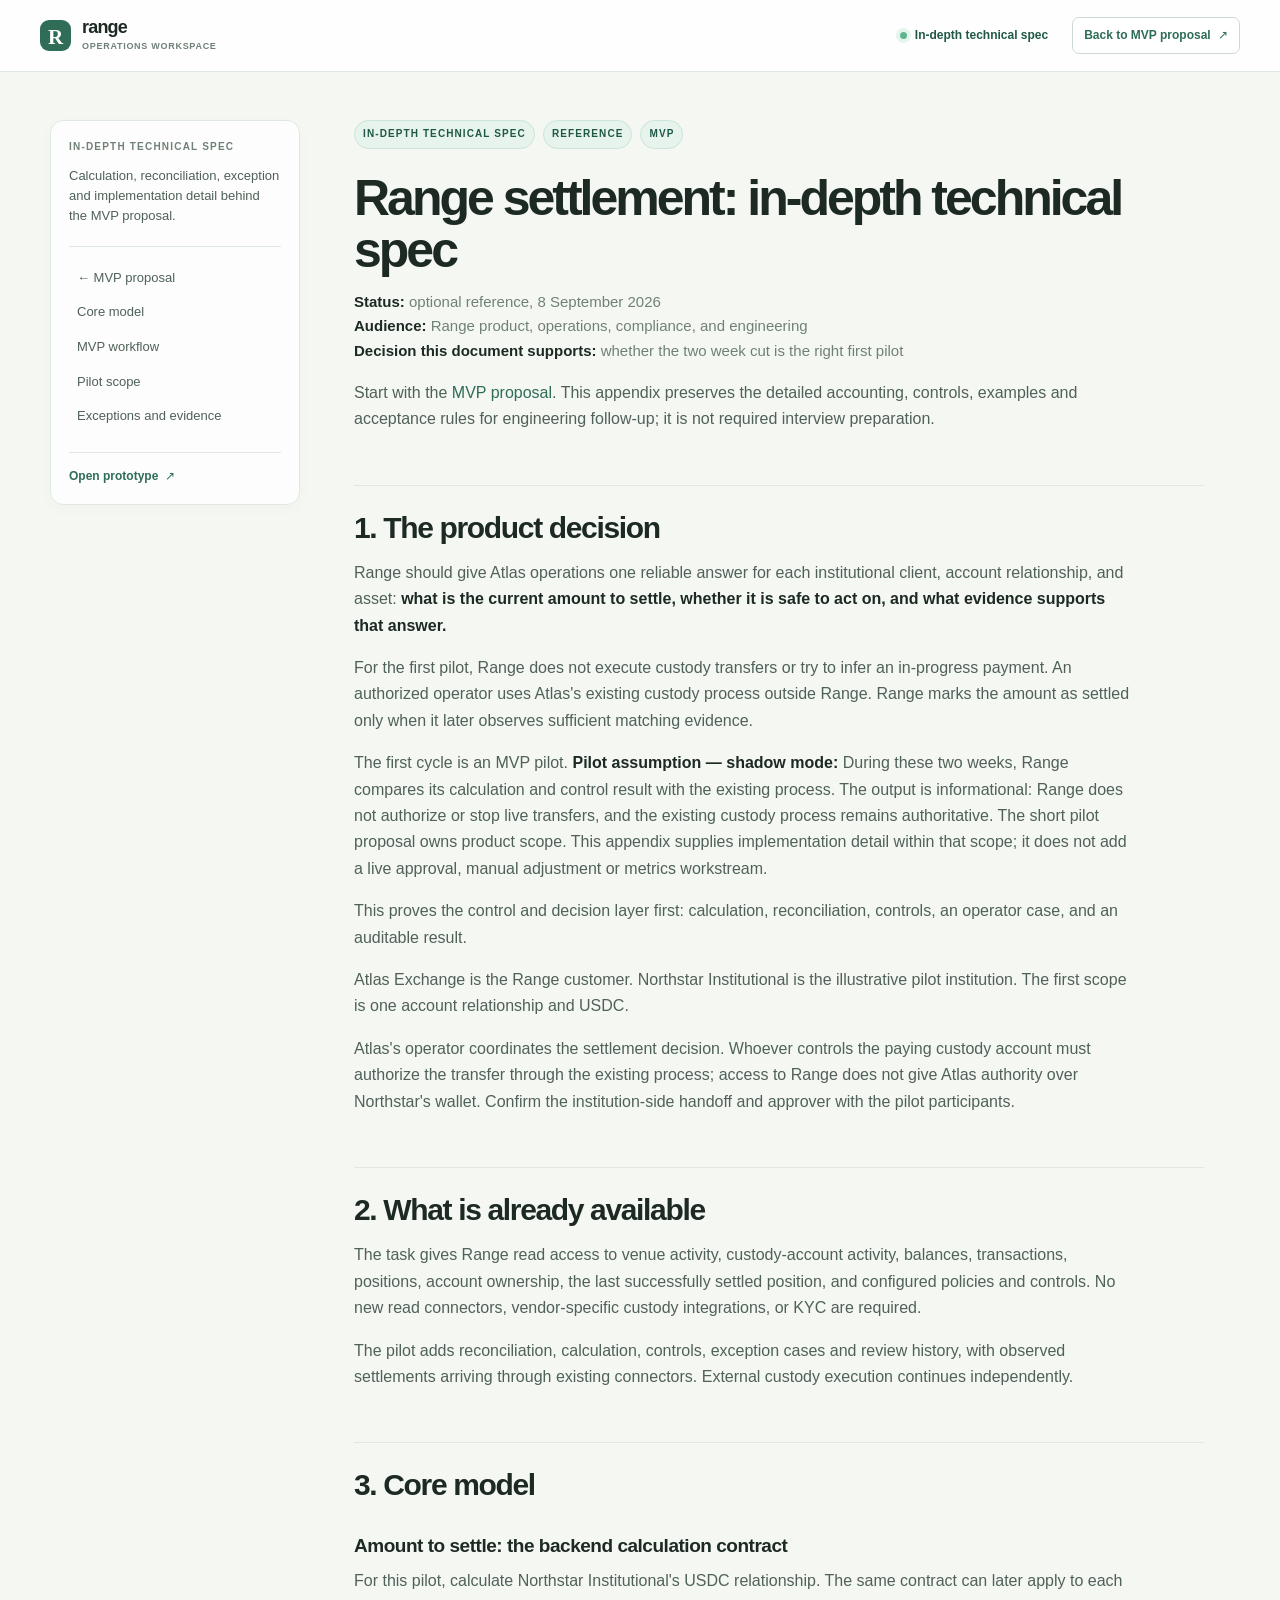
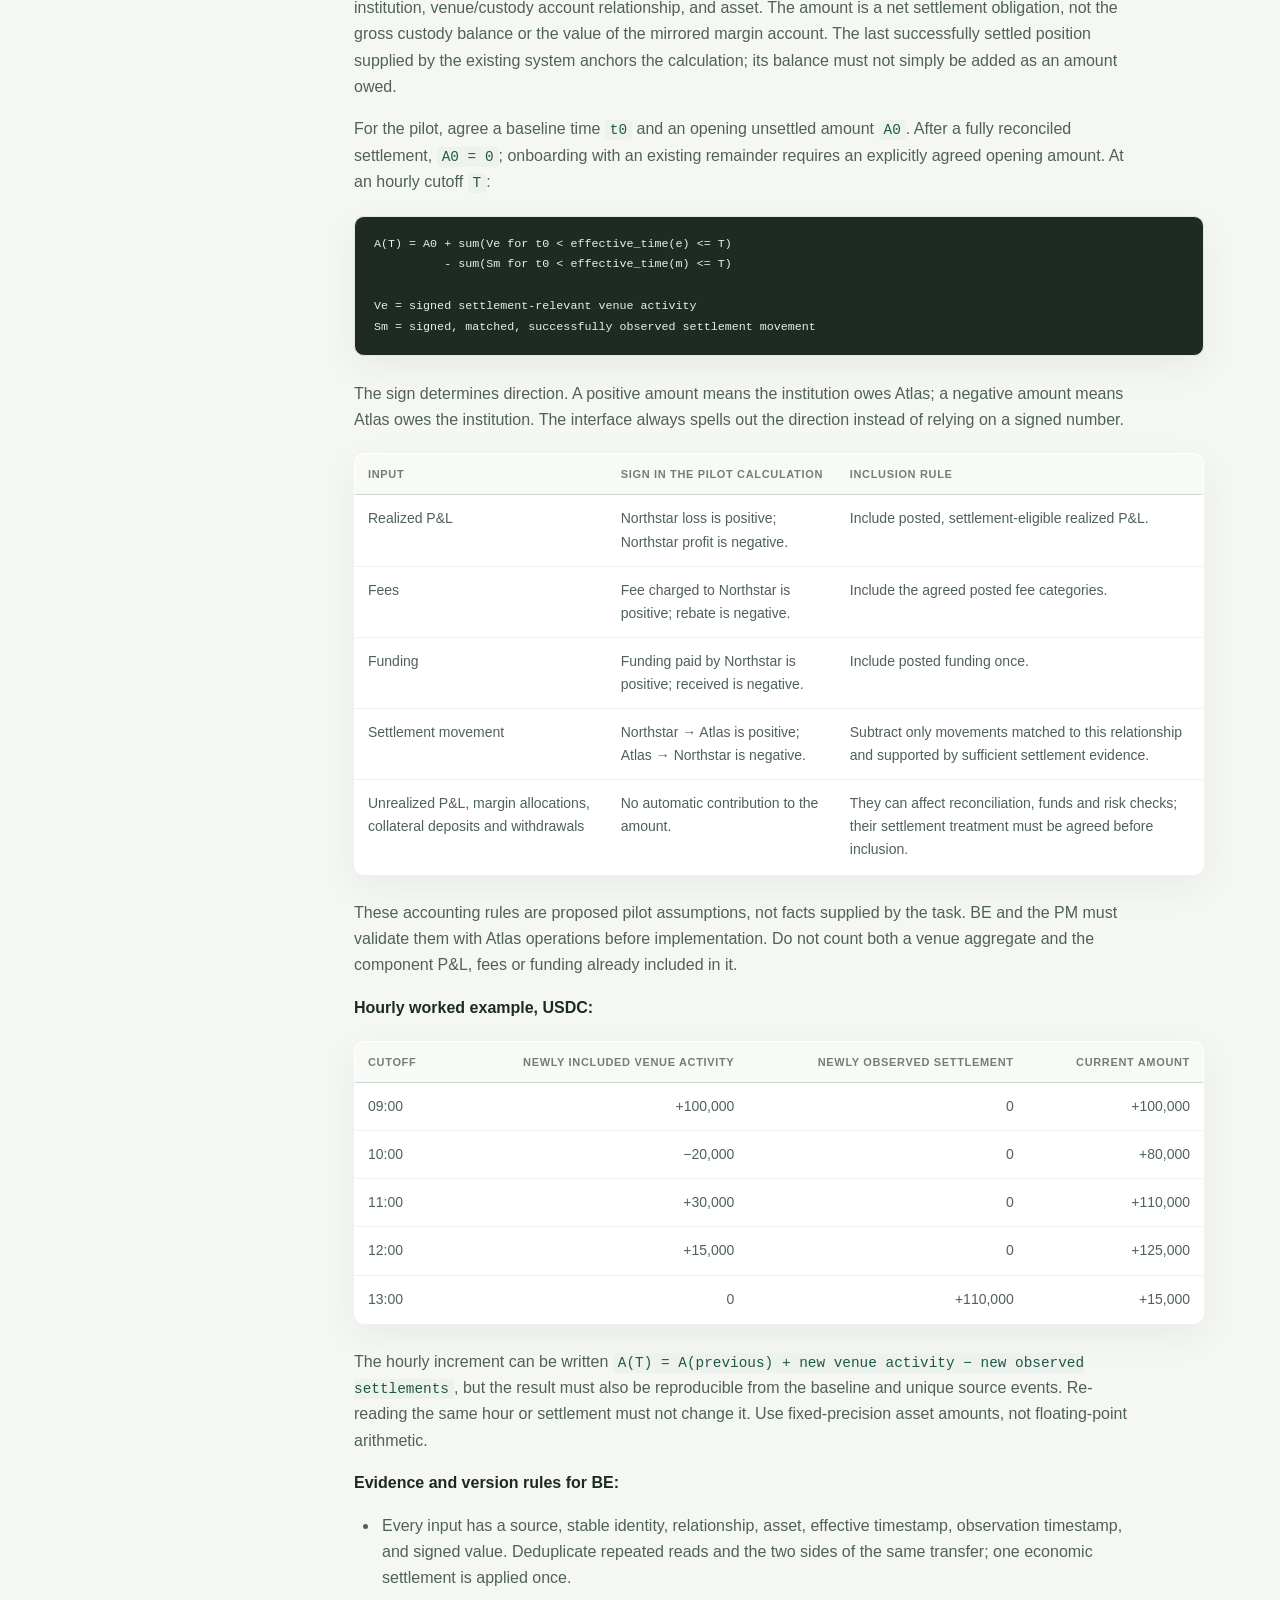
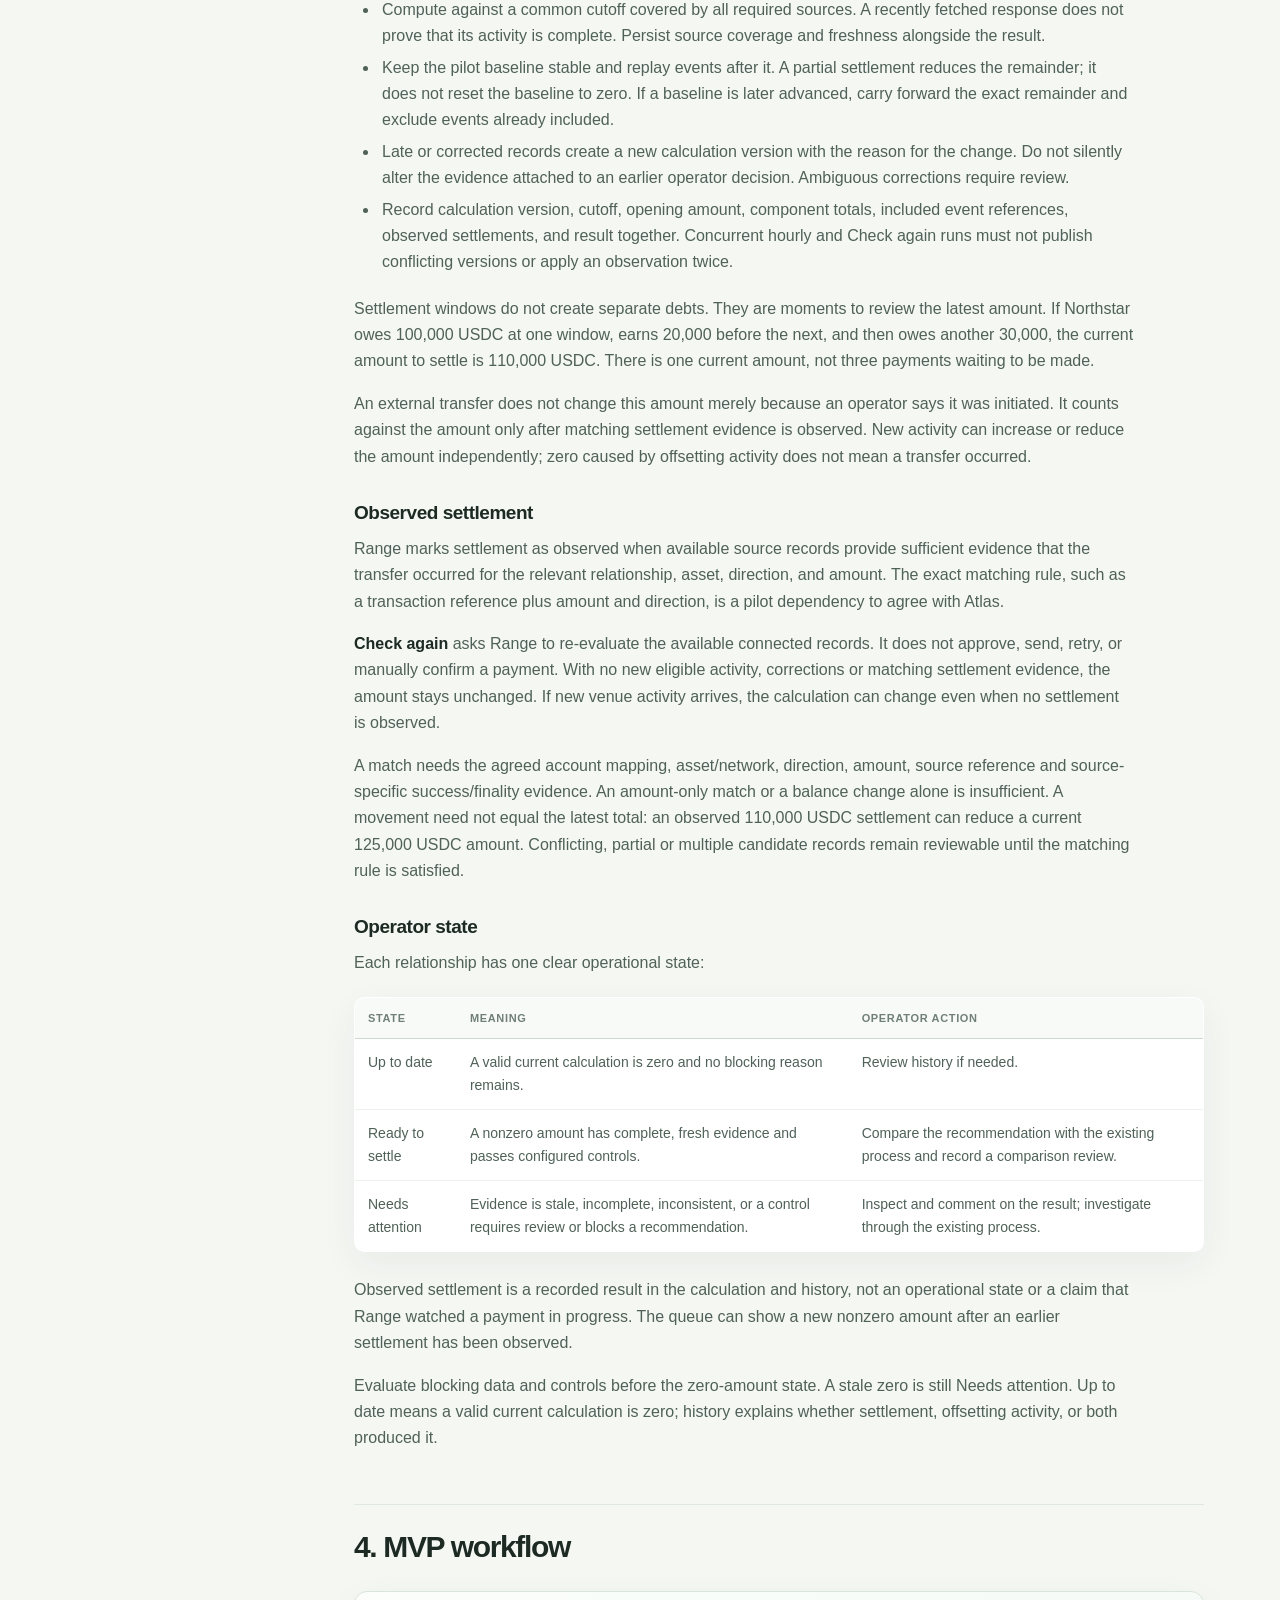
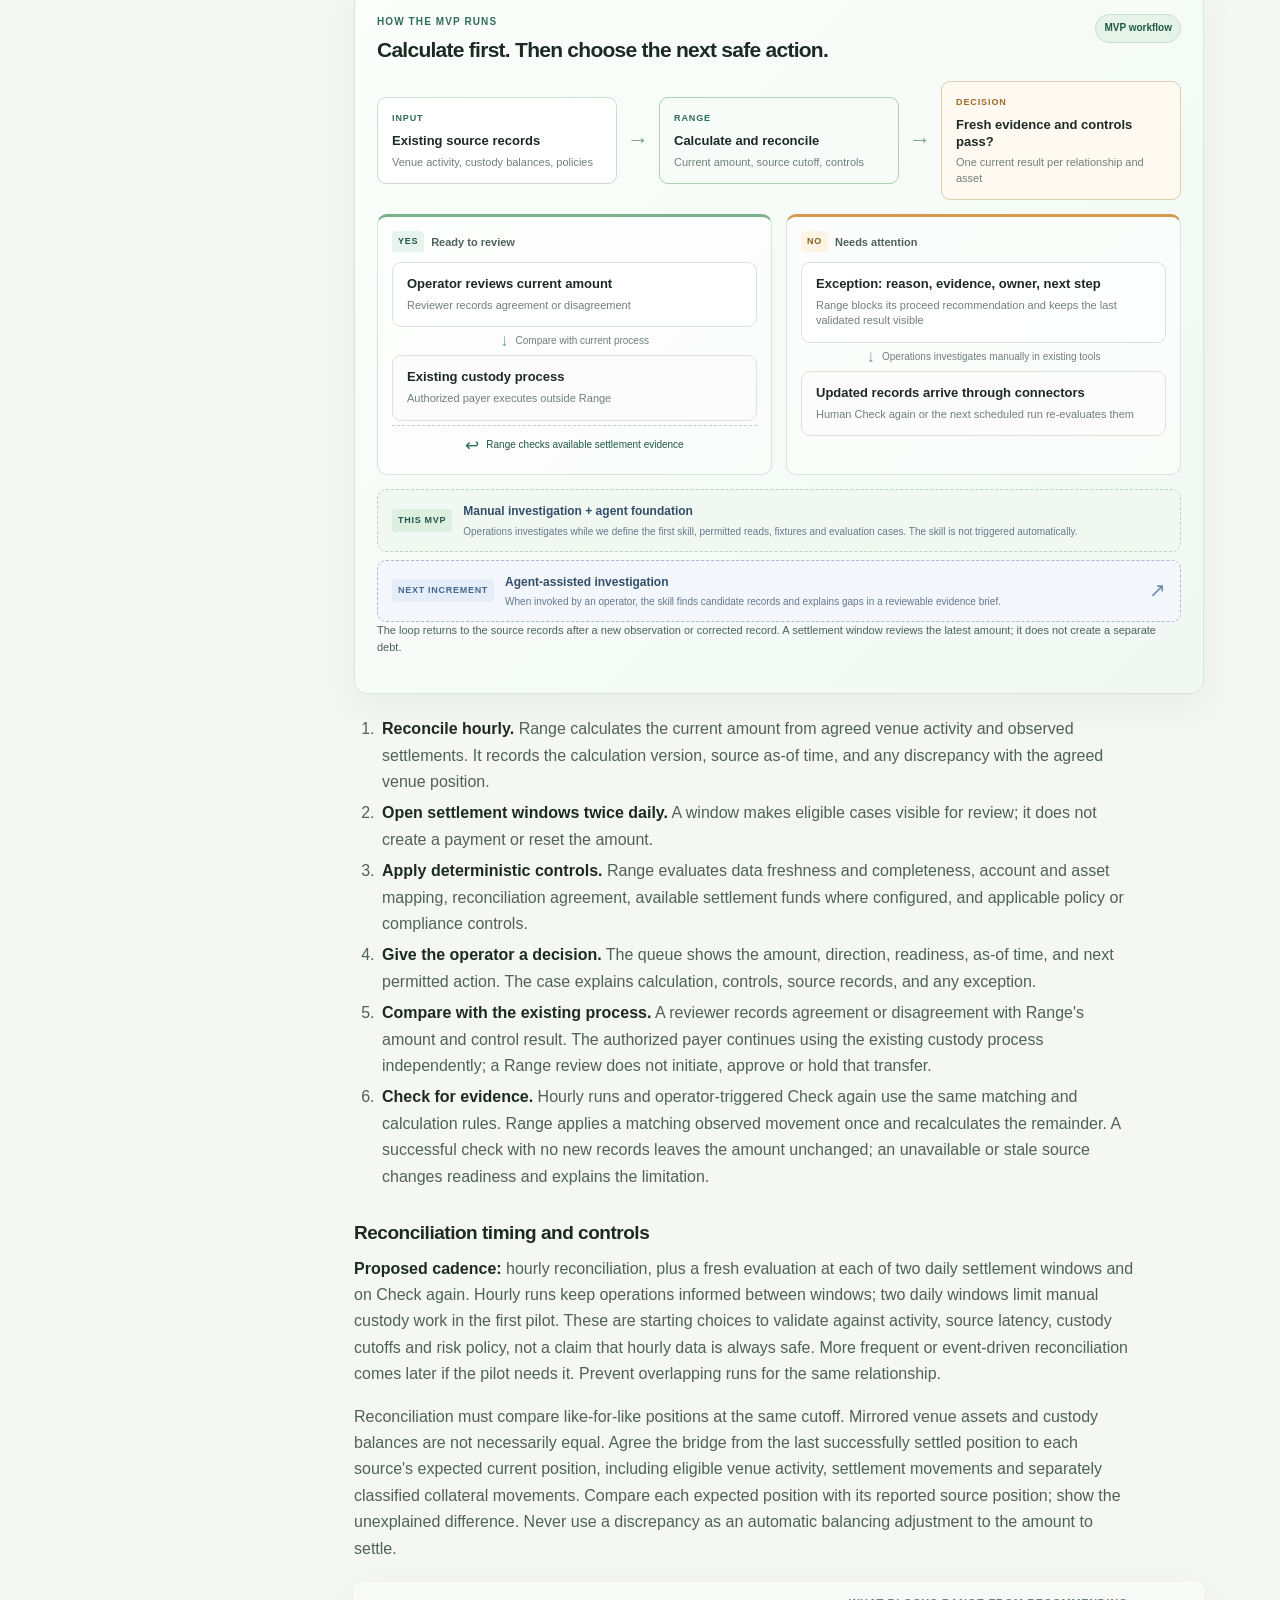
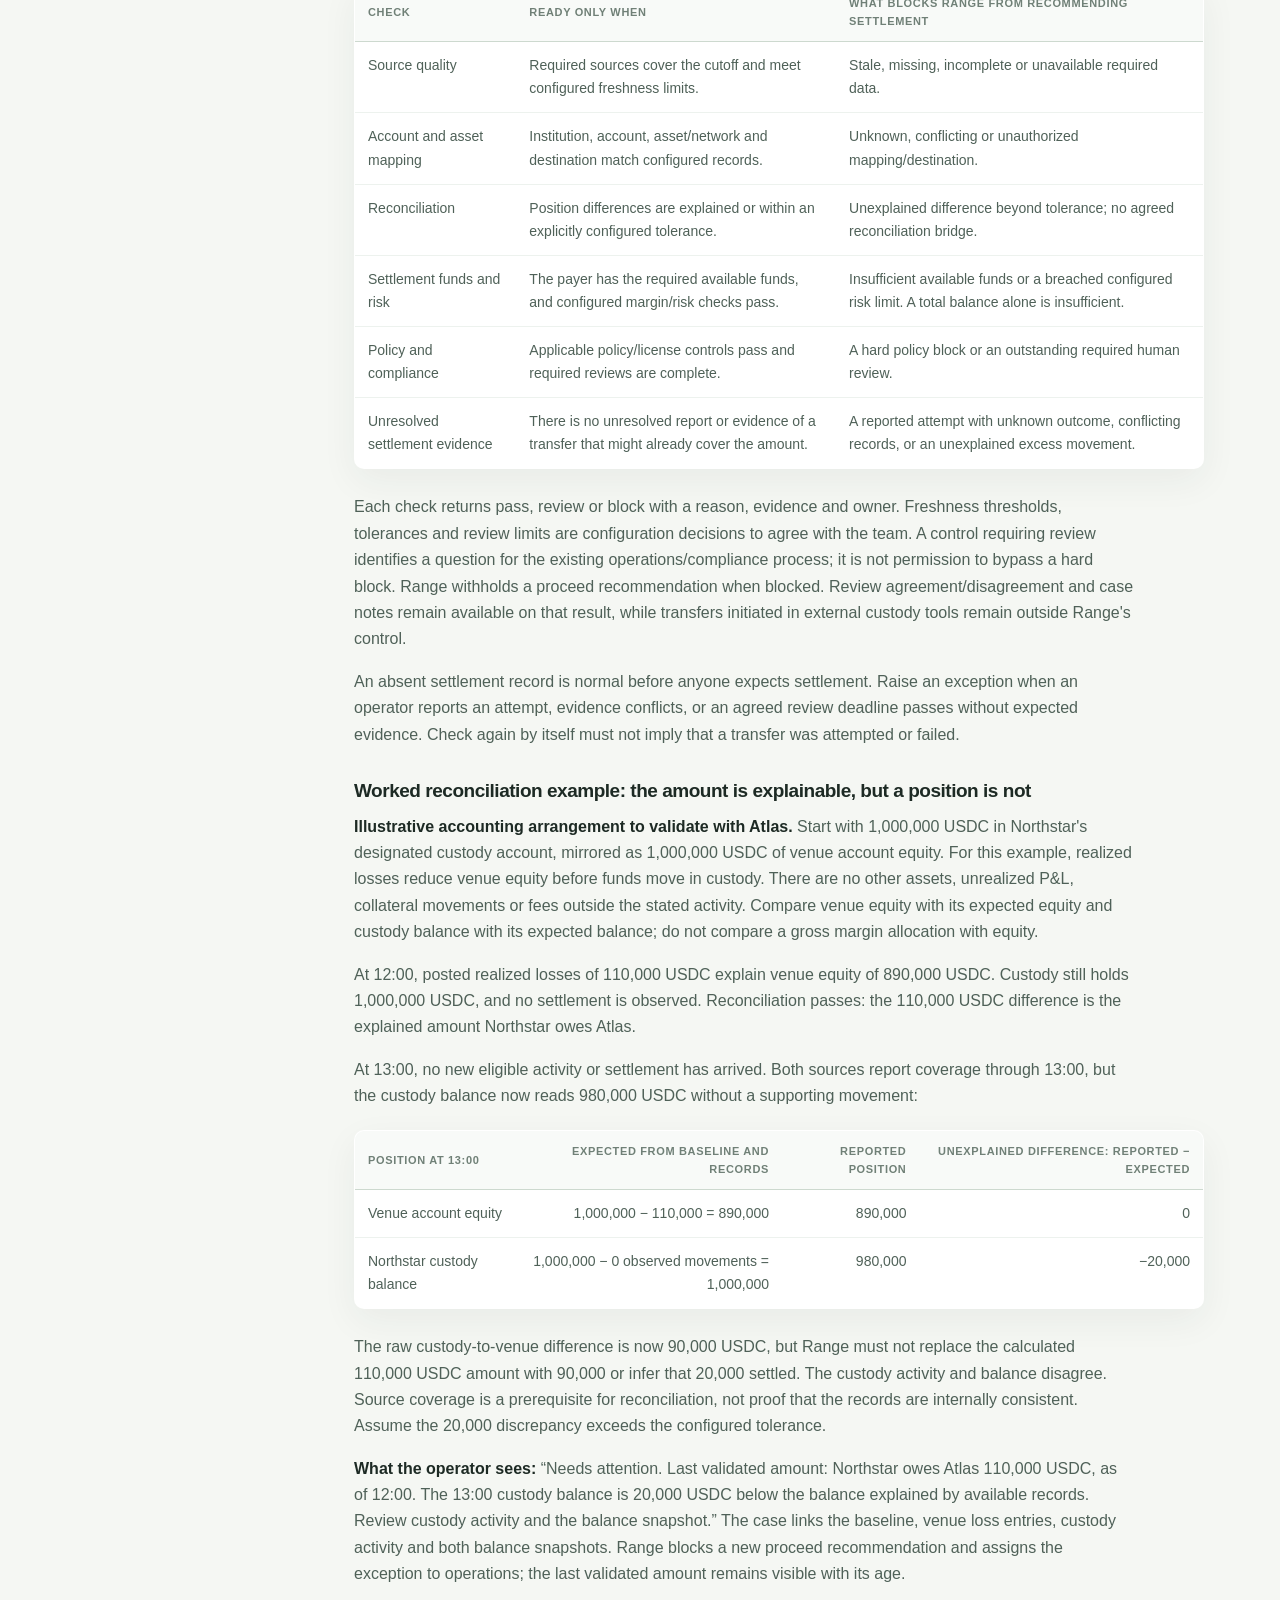
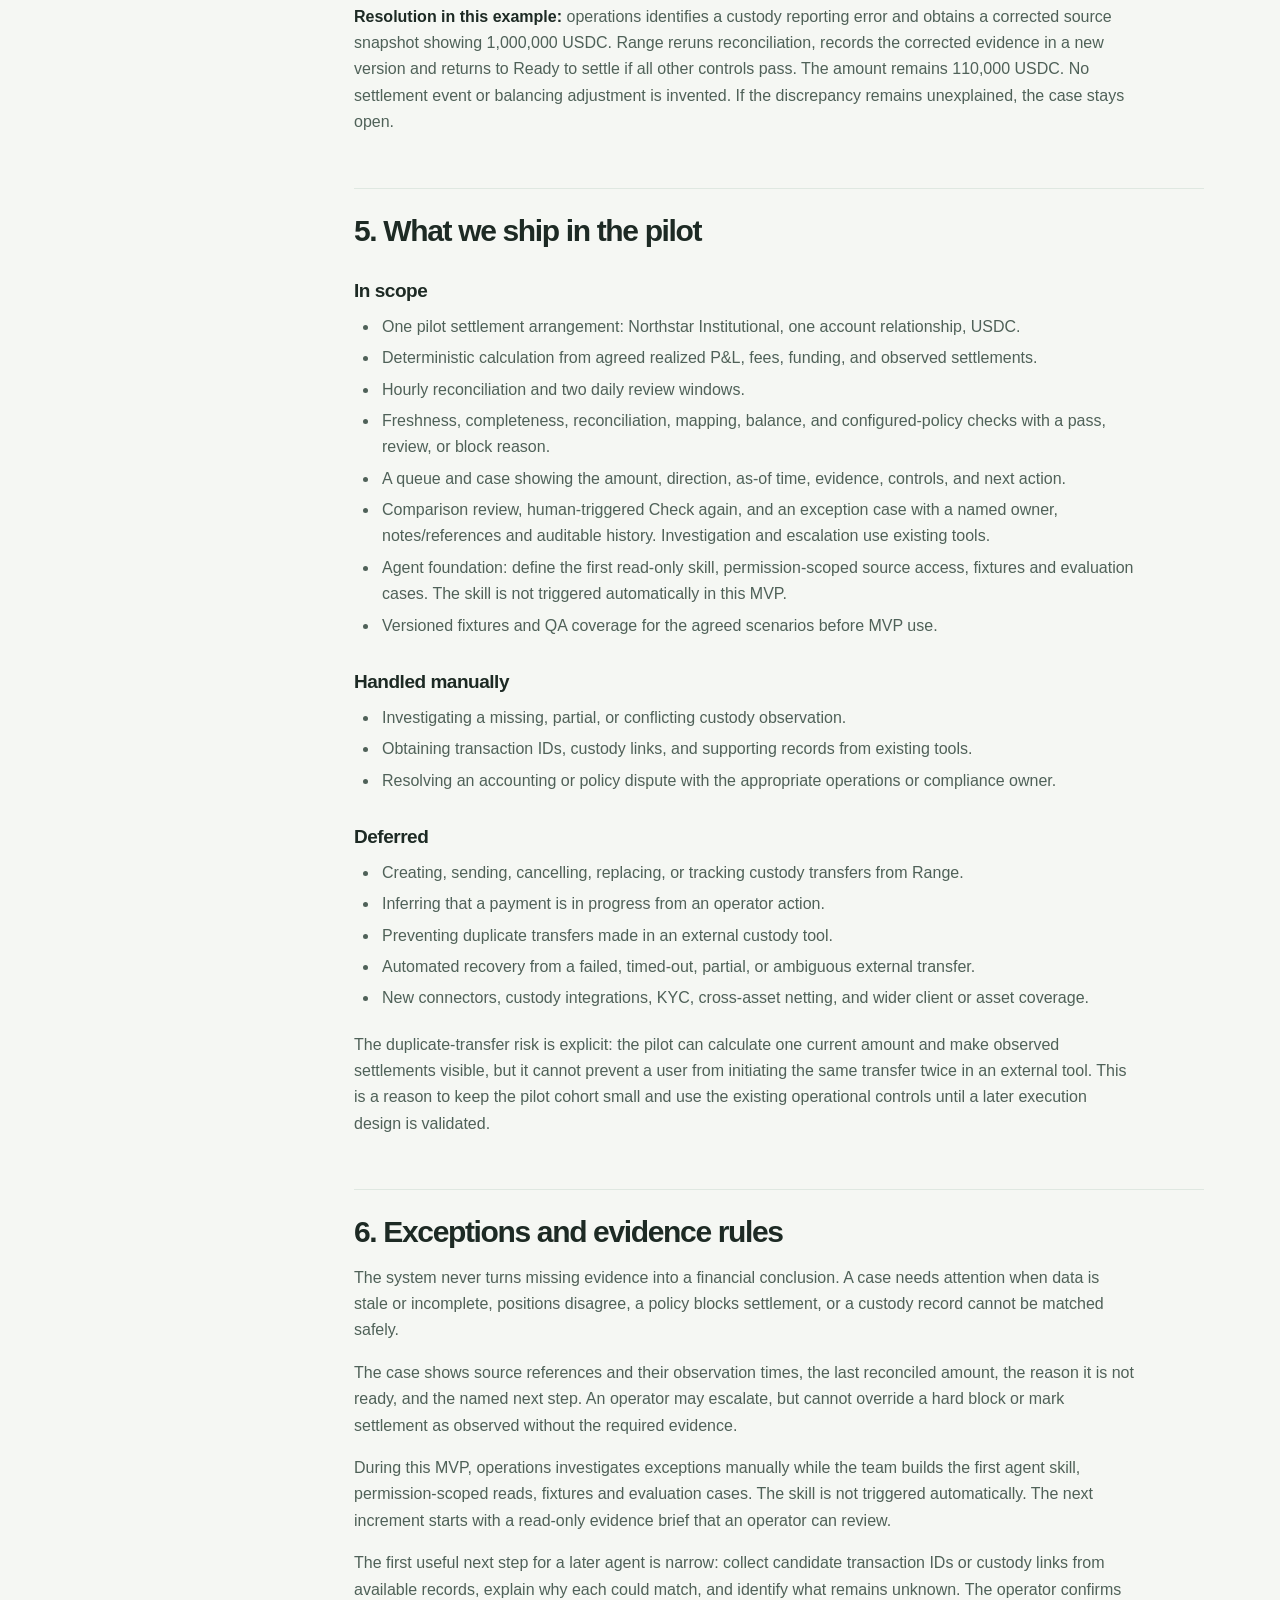
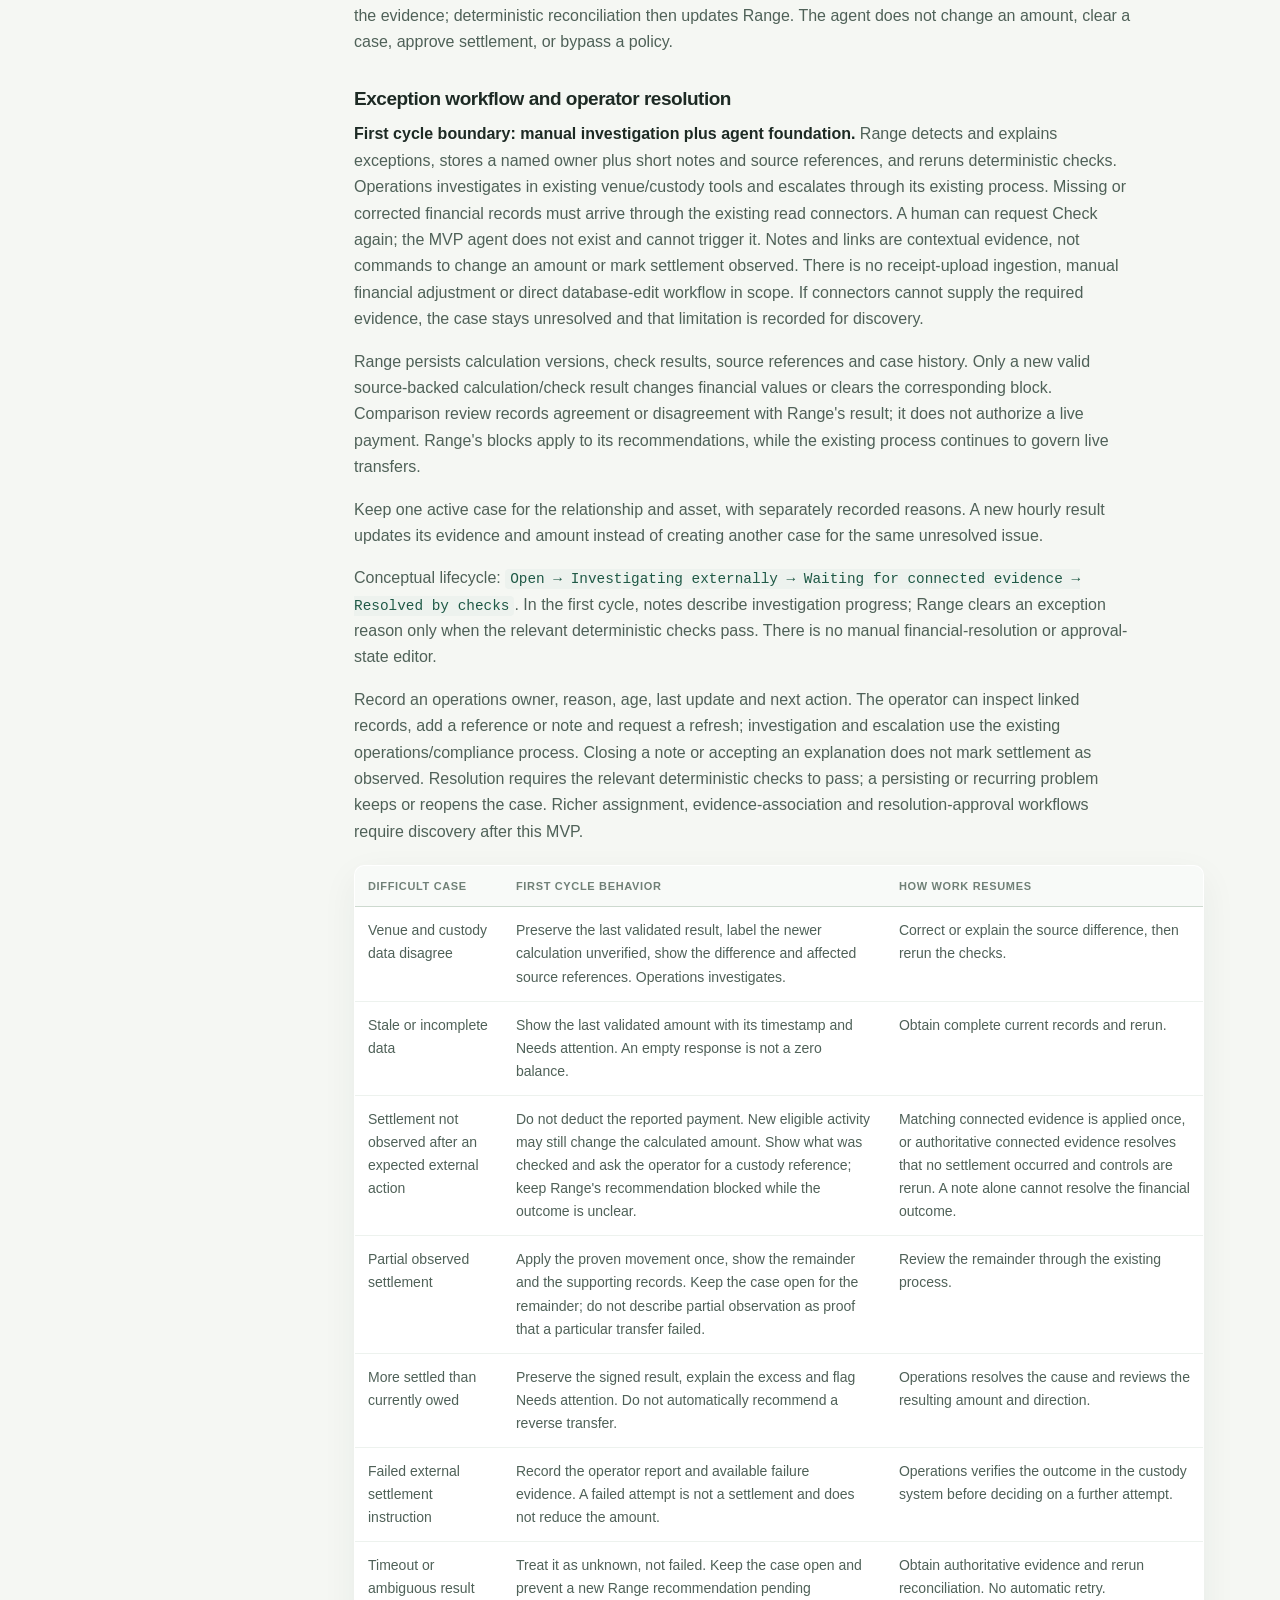
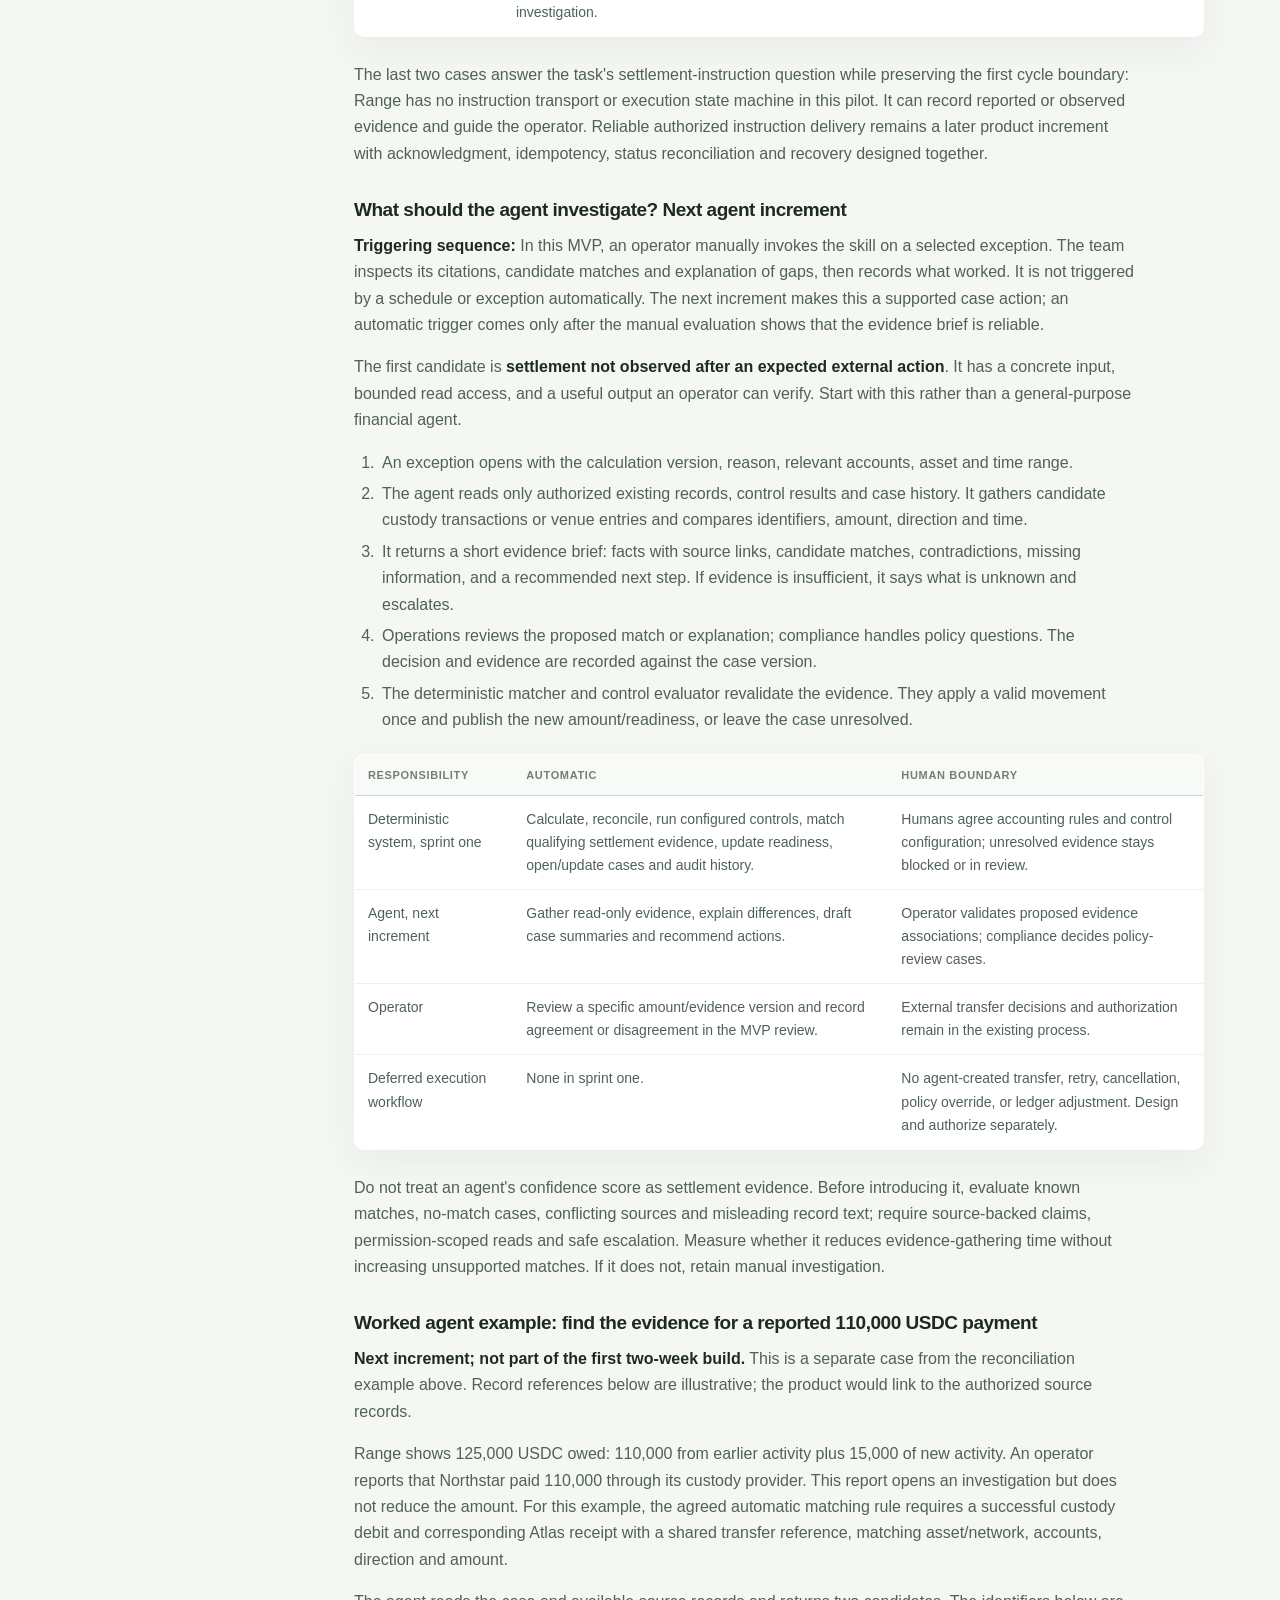
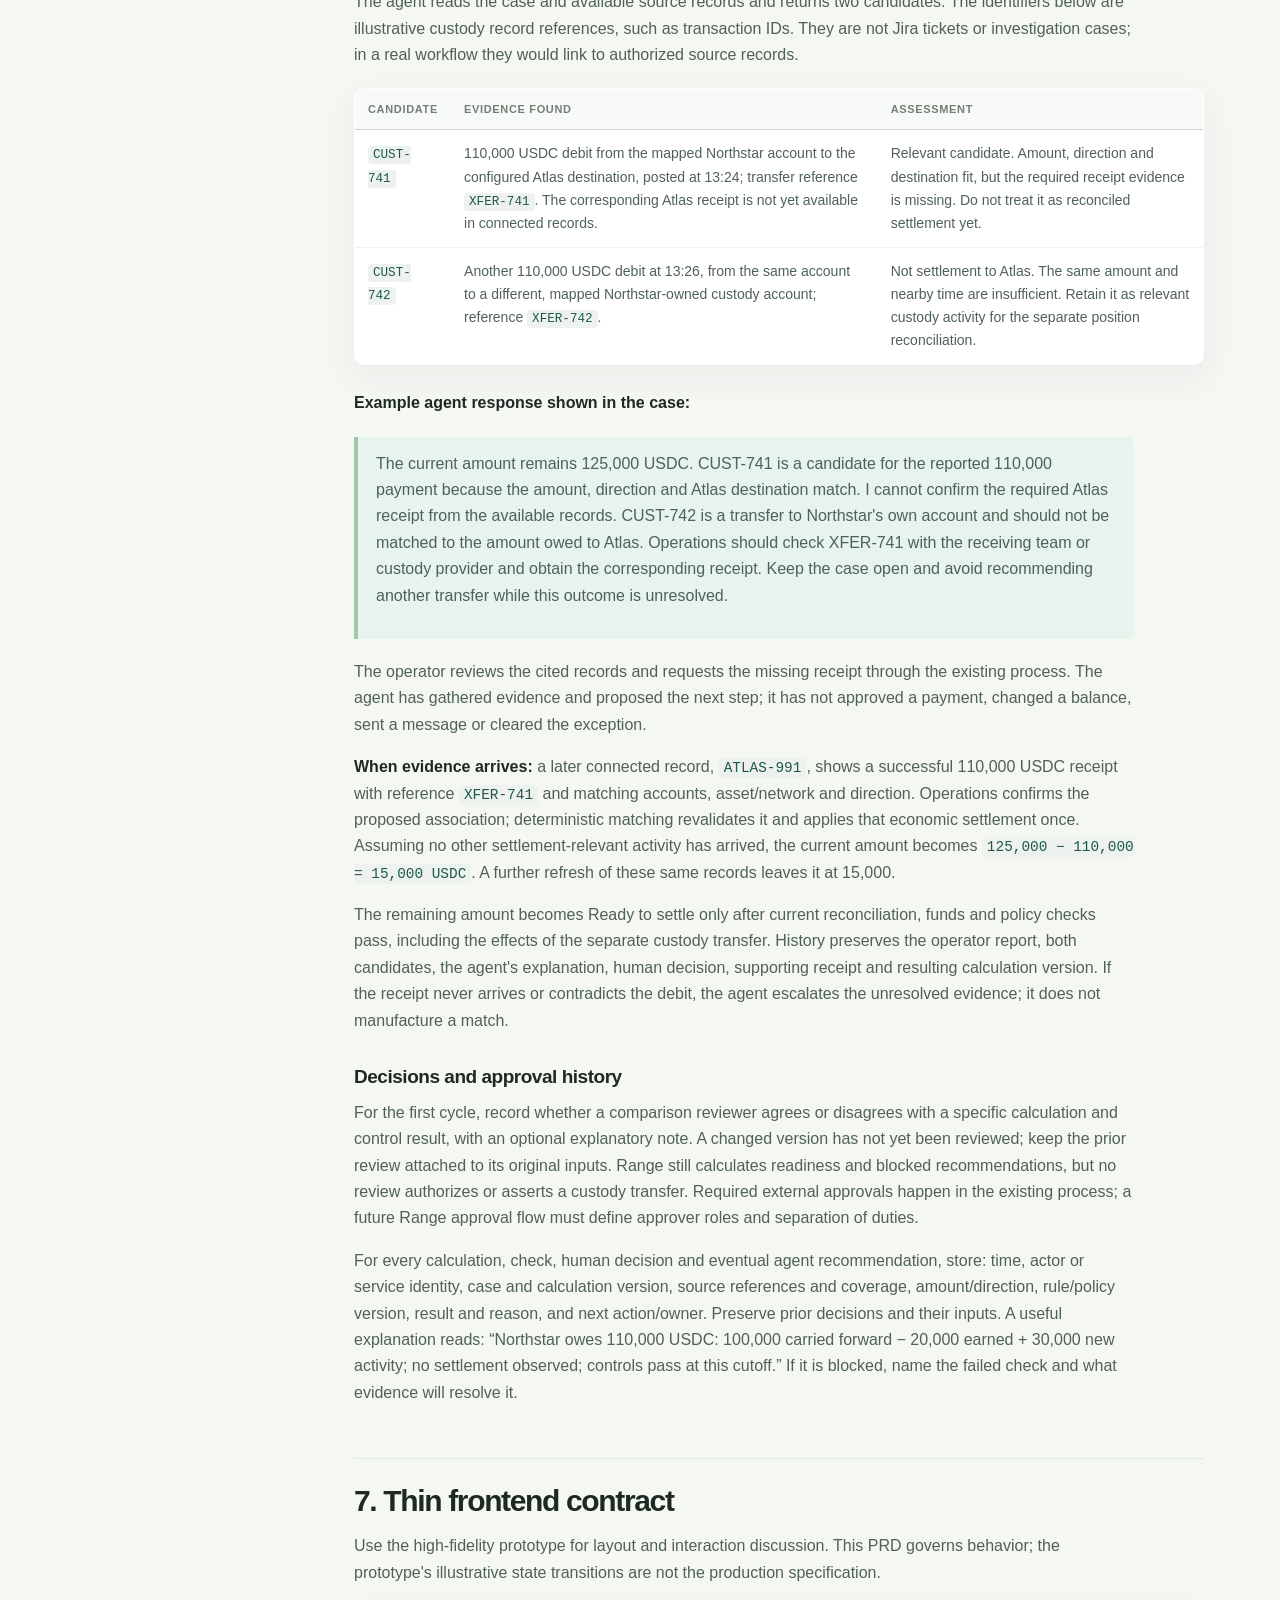
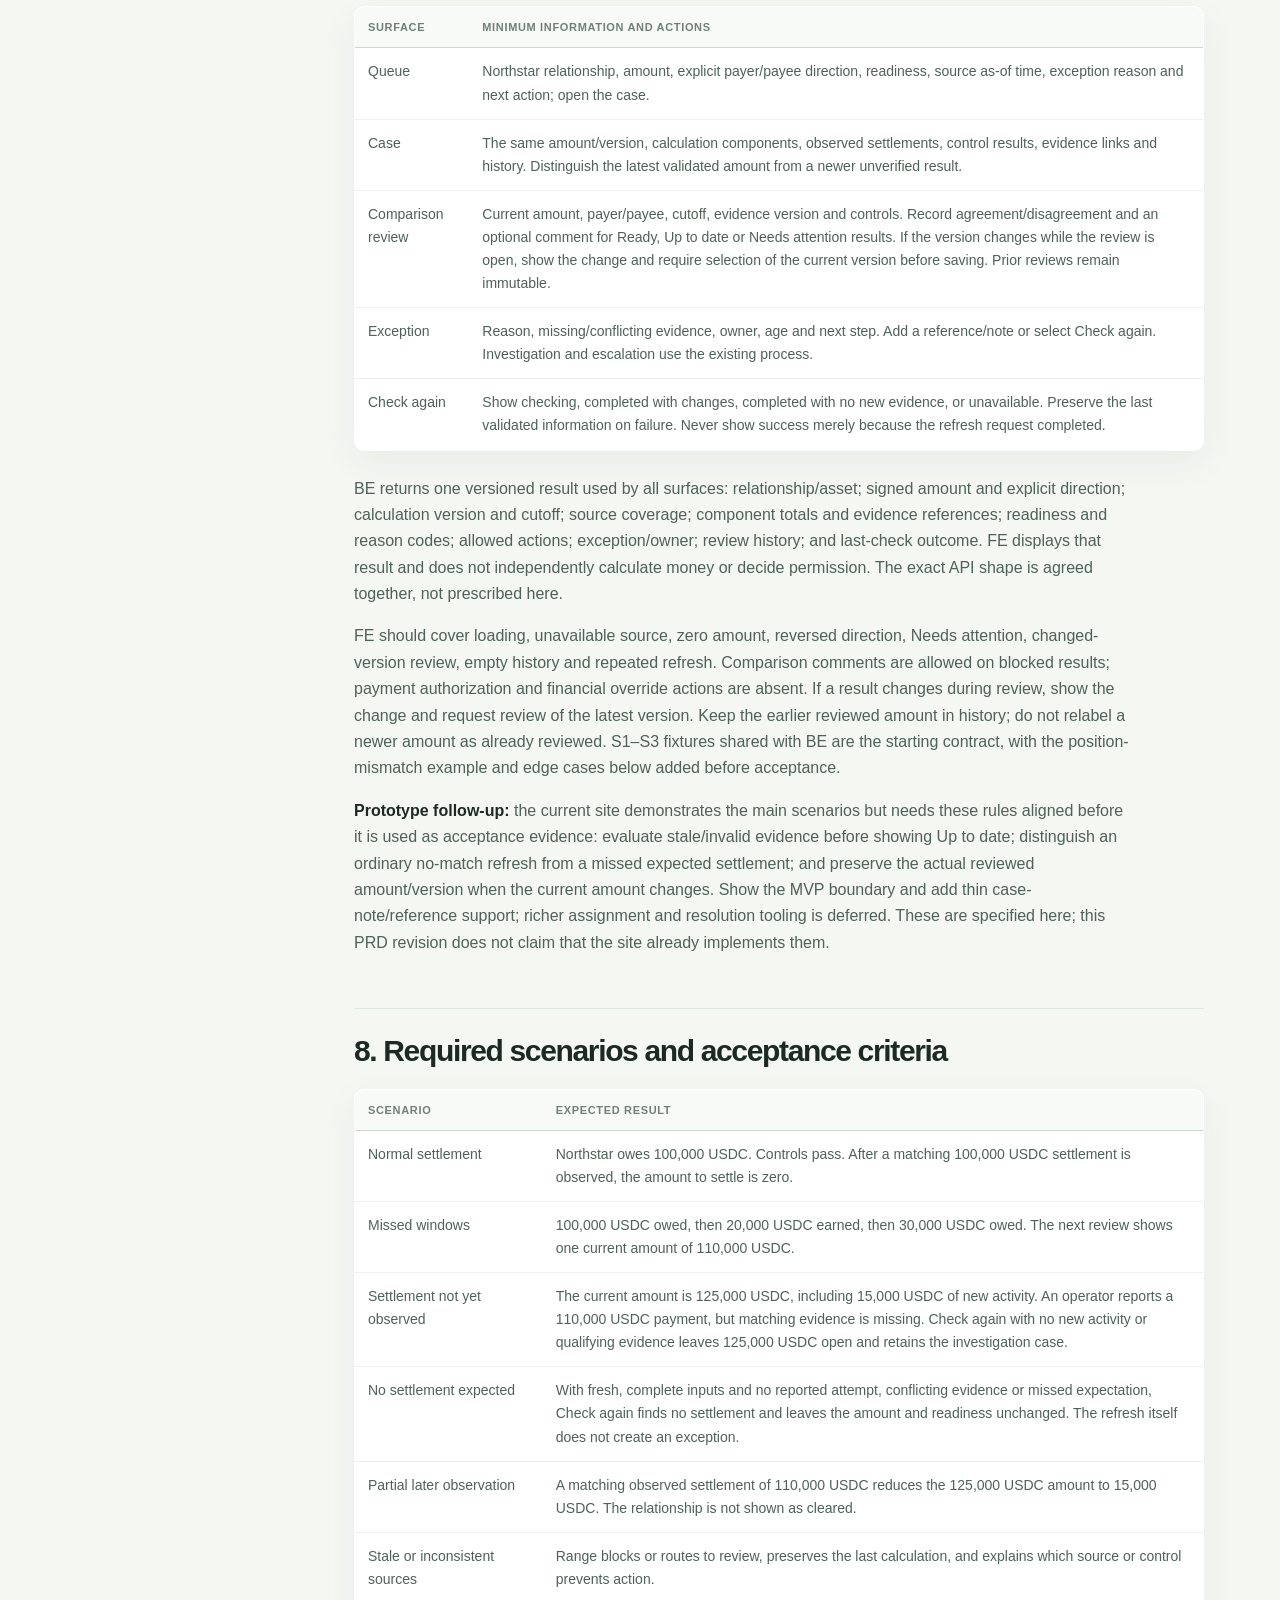
==== commit 3bce2704: "Clarify spec navigation and prototype entry" ====
--- a/engineering-appendix.html
+++ b/engineering-appendix.html
@@ -1,13 +1,13 @@
-<!doctype html><html lang="en"><head><meta charset="utf-8" /><meta name="viewport" content="width=device-width, initial-scale=1" /><meta name="theme-color" content="#f5f7f3" /><title>Range — Engineering appendix</title><link rel="stylesheet" href="spec.css" /></head><body><header class="spec-topbar"><a class="brand" href="index.html" aria-label="Back to Range prototype"><span class="brand-mark" aria-hidden="true">R</span><span><strong>range</strong><small>operations workspace</small></span></a><div class="spec-topbar-actions"><span class="doc-label"><span class="status-dot"></span>Engineering appendix</span><a class="back-link" href="spec.html">Back to MVP proposal <span aria-hidden="true">↗</span></a></div></header><div class="spec-shell"><aside class="spec-sidebar" aria-label="Appendix navigation"><div class="sidebar-kicker">REFERENCE NOTES</div><p class="sidebar-intro">Calculation, reconciliation, exception and implementation detail behind the MVP proposal.</p><nav class="spec-toc"><a href="spec.html">← MVP proposal</a><a href="#3-core-model">Core model</a><a href="#4-mvp-workflow">MVP workflow</a><a href="#5-what-we-ship-in-the-pilot">Pilot scope</a><a href="#6-exceptions-and-evidence-rules">Exceptions and evidence</a></nav><div class="sidebar-links"><a href="engineering-appendix.md">View Markdown source <span>↗</span></a><a href="index.html">Open prototype <span>↗</span></a></div></aside><main class="spec-document"><div class="document-meta"><span>ENGINEERING APPENDIX</span><span>REFERENCE</span><span>MVP</span></div><h1 id="range-settlement-engineering-appendix">Range settlement:
-engineering appendix</h1>
+<!doctype html><html lang="en"><head><meta charset="utf-8" /><meta name="viewport" content="width=device-width, initial-scale=1" /><meta name="theme-color" content="#f5f7f3" /><title>Range — In-depth technical spec</title><link rel="stylesheet" href="spec.css" /></head><body><header class="spec-topbar"><a class="brand" href="index.html" aria-label="Back to Range prototype"><span class="brand-mark" aria-hidden="true">R</span><span><strong>range</strong><small>operations workspace</small></span></a><div class="spec-topbar-actions"><span class="doc-label"><span class="status-dot"></span>In-depth technical spec</span><a class="back-link" href="spec.html">Back to MVP proposal <span aria-hidden="true">↗</span></a></div></header><div class="spec-shell"><aside class="spec-sidebar" aria-label="Appendix navigation"><div class="sidebar-kicker">IN-DEPTH TECHNICAL SPEC</div><p class="sidebar-intro">Calculation, reconciliation, exception and implementation detail behind the MVP proposal.</p><nav class="spec-toc"><a href="spec.html">← MVP proposal</a><a href="#3-core-model">Core model</a><a href="#4-mvp-workflow">MVP workflow</a><a href="#5-what-we-ship-in-the-pilot">Pilot scope</a><a href="#6-exceptions-and-evidence-rules">Exceptions and evidence</a></nav><div class="sidebar-links"><a href="index.html">Open prototype <span>↗</span></a></div></aside><main class="spec-document"><div class="document-meta"><span>IN-DEPTH TECHNICAL SPEC</span><span>REFERENCE</span><span>MVP</span></div><h1 id="range-settlement-in-depth-technical-spec">Range settlement:
+in-depth technical spec</h1>
 <p><strong>Status:</strong> optional reference, 8 September 2026<br />
 <strong>Audience:</strong> Range product, operations, compliance, and
 engineering<br />
 <strong>Decision this document supports:</strong> whether the two week
 cut is the right first pilot</p>
-<p>Start with the <a href="spec.md">short pilot proposal</a>. This
-appendix preserves the detailed accounting, controls, examples and
-acceptance rules for engineering follow-up; it is not required interview
+<p>Start with the <a href="spec.html">MVP proposal</a>. This appendix
+preserves the detailed accounting, controls, examples and acceptance
+rules for engineering follow-up; it is not required interview
 preparation.</p>
 <h2 id="1-the-product-decision">1. The product decision</h2>
 <p>Range should give Atlas operations one reliable answer for each
@@ -527,7 +527,7 @@
 approve settlement, or bypass a policy.</p>
 <h3 id="exception-workflow-and-operator-resolution">Exception workflow
 and operator resolution</h3>
-<p><strong>First-cycle boundary: manual investigation plus agent
+<p><strong>First cycle boundary: manual investigation plus agent
 foundation.</strong> Range detects and explains exceptions, stores a
 named owner plus short notes and source references, and reruns
 deterministic checks. Operations investigates in existing venue/custody
@@ -567,7 +567,7 @@
 <thead>
 <tr>
 <th>Difficult case</th>
-<th>First-cycle behavior</th>
+<th>First cycle behavior</th>
 <th>How work resumes</th>
 </tr>
 </thead>
@@ -628,7 +628,7 @@
 </tbody>
 </table>
 <p>The last two cases answer the task's settlement-instruction question
-while preserving the first-cycle boundary: Range has no instruction
+while preserving the first cycle boundary: Range has no instruction
 transport or execution state machine in this pilot. It can record
 reported or observed evidence and guide the operator. Reliable
 authorized instruction delivery remains a later product increment with
@@ -1064,7 +1064,7 @@
 open questions</h2>
 <p><strong>Product hypothesis:</strong> operators can reach a correct,
 evidence-backed settlement decision with less manual investigation.</p>
-<p><strong>First-cycle boundary:</strong> metrics instrumentation,
+<p><strong>First cycle boundary:</strong> metrics instrumentation,
 dashboards and formal KPI collection are out of scope. Finish the two
 weeks with an operator/engineering retrospective on observed errors,
 confusing steps and unresolved assumptions. Use those observations to
@@ -1112,7 +1112,7 @@
 introducing measurement. Compare similar case types, particularly when
 assessing the later agent. Lower investigation rates or times only count
 as improvement if correctness is maintained. These are product goals,
-not first-cycle measured results or claims about custody execution
+not first cycle measured results or claims about custody execution
 speed.</p>
 <p>The Range conversation should resolve these questions:</p>
 <ol type="1">
@@ -1132,7 +1132,7 @@
 <li>What source freshness/completeness guarantees, reconciliation
 tolerances, window times and review deadlines fit Atlas's actual
 operations?</li>
-<li>Is an MVP control-and-decision pilot the right first-cycle outcome,
+<li>Is an MVP control-and-decision pilot the right first cycle outcome,
 with agent investigation and reliable instruction delivery sequenced
 afterward?</li>
 </ol>
@@ -1141,4 +1141,4 @@
 observes evidence and reconciles the result. This expanded PRD is the
 behavioral reference for the prototype follow-ups above and for the next
 deck wording pass.</p>
-<footer class="spec-footer"><a href="spec.html">Return to the MVP proposal →</a><span>Source: <a href="engineering-appendix.md">engineering-appendix.md</a></span></footer></main></div></body></html>+<footer class="spec-footer"><a href="spec.html">Return to the MVP proposal →</a></footer></main></div></body></html>
